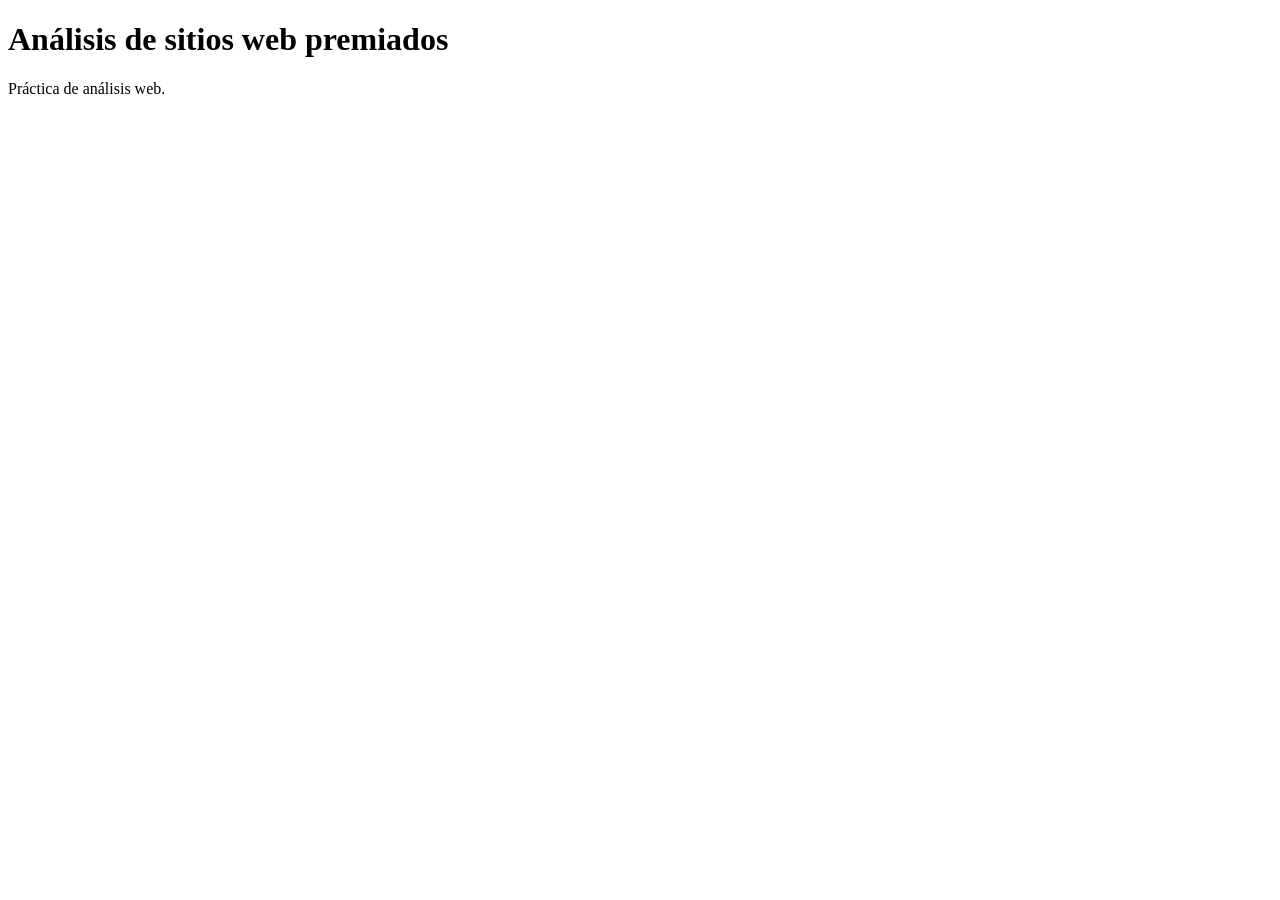
==== SOW/index.html @ 9c72b7ba "Crear practica de analisis web" ====
<!DOCTYPE html>
<html lang="es">

<head>
    <meta charset="UTF-8">
    <meta name="viewport" content="width=device-width, initial-scale=1.0">
    <title>Análisis Web</title>
</head>

<body>

    <h1>Análisis de sitios web premiados</h1>
    <p>Práctica de análisis web.</p>

</body>

</html>
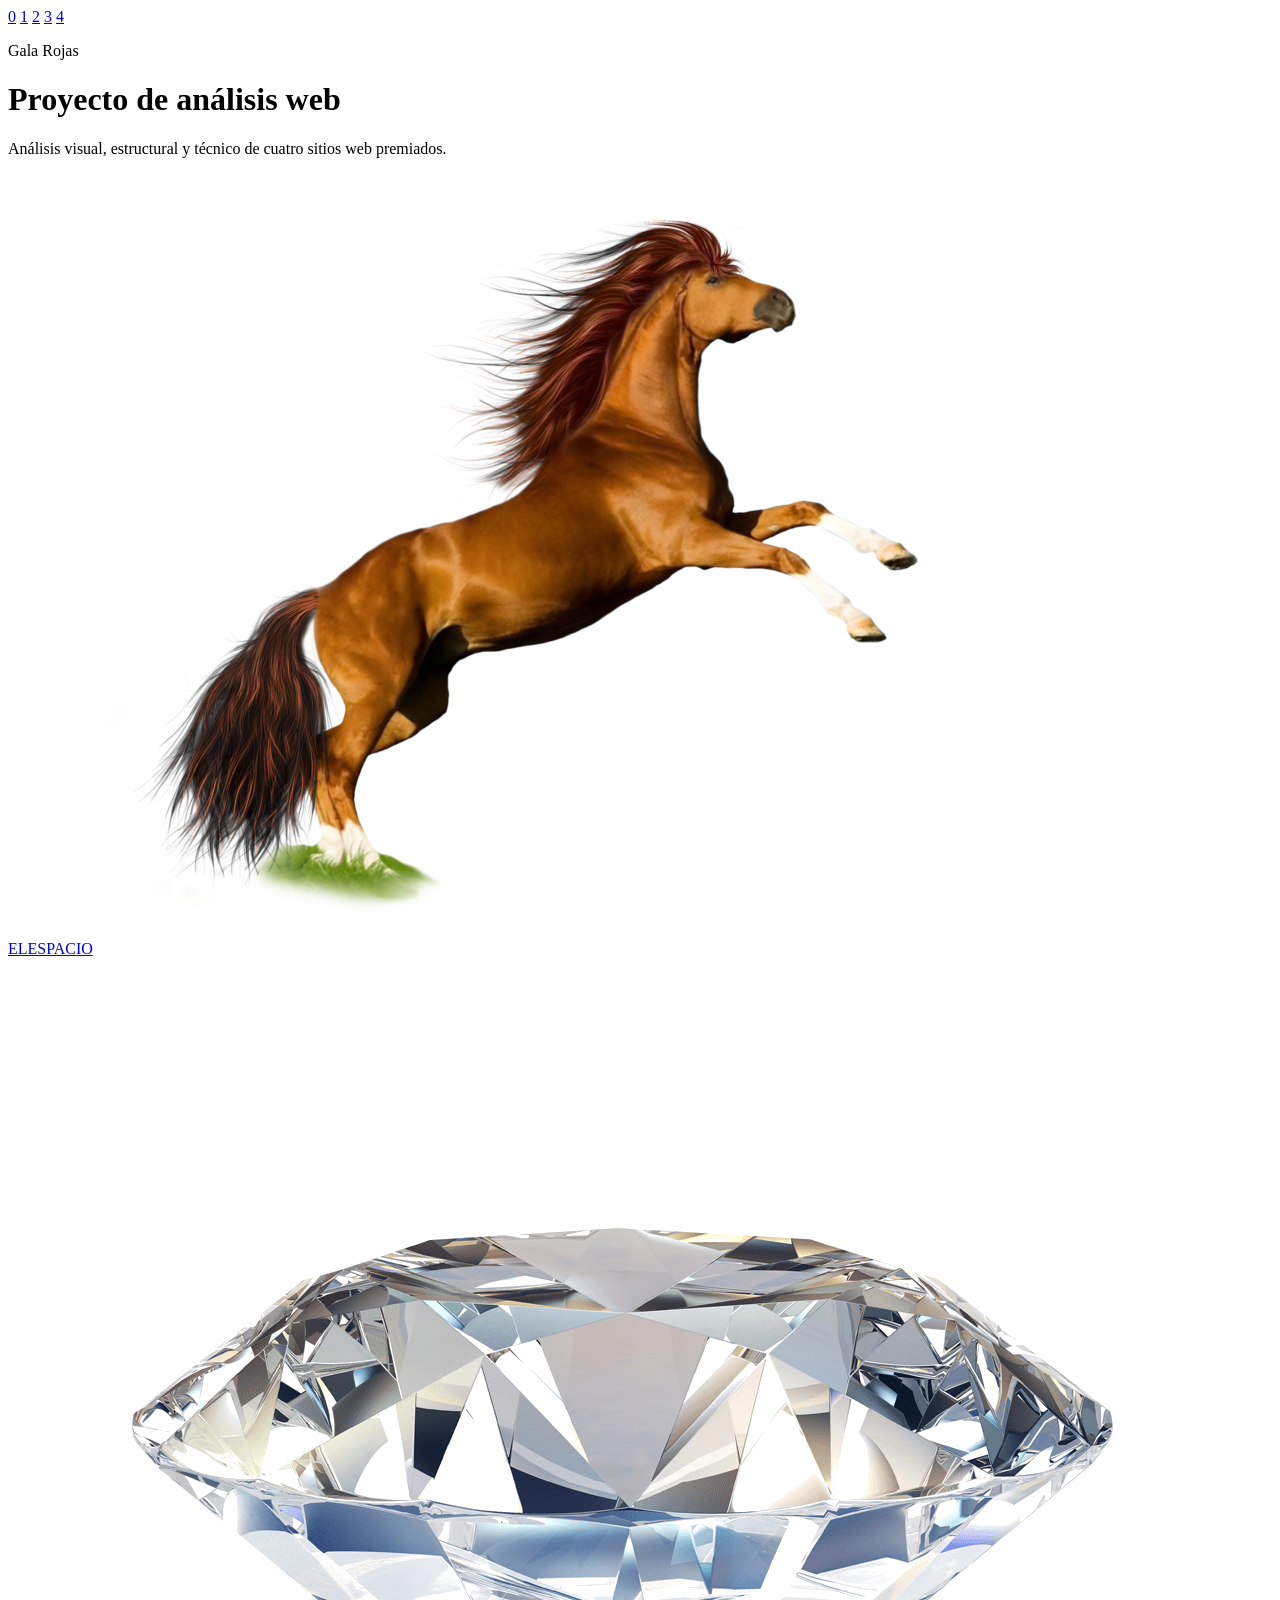
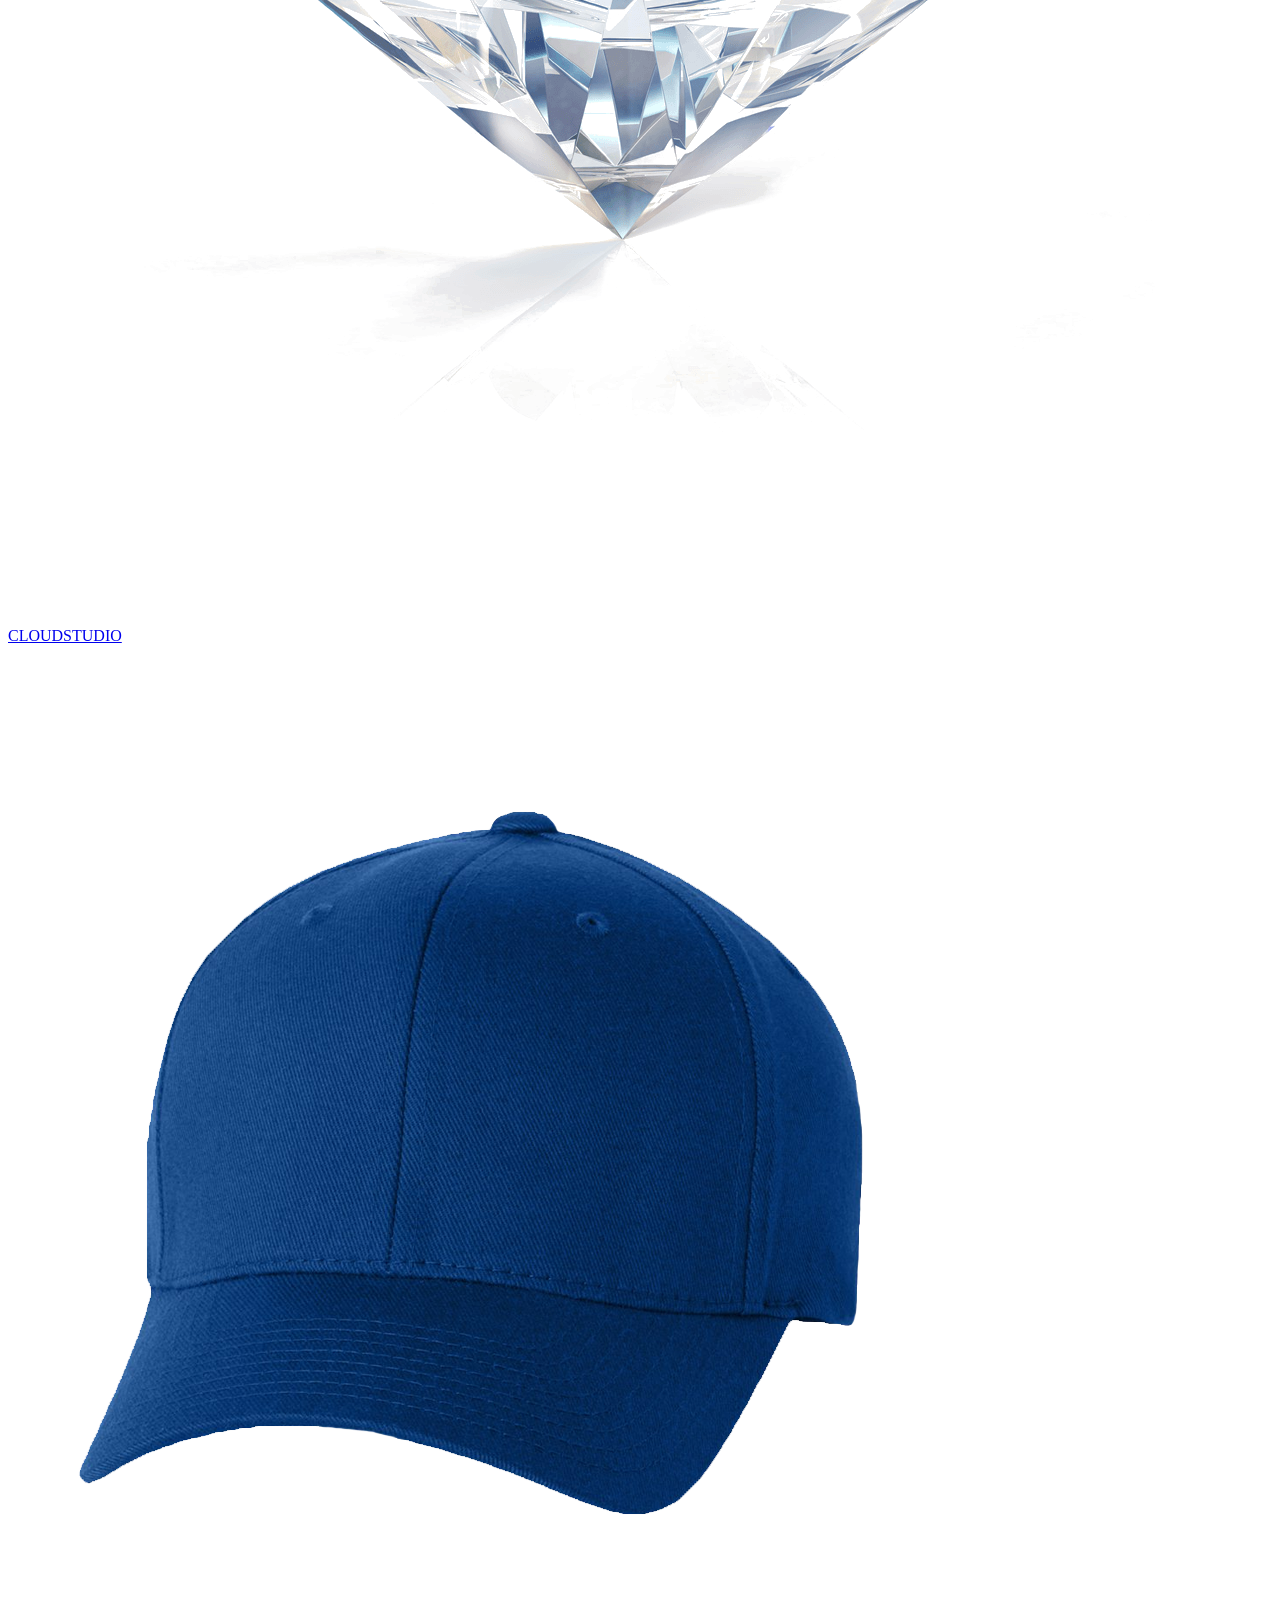
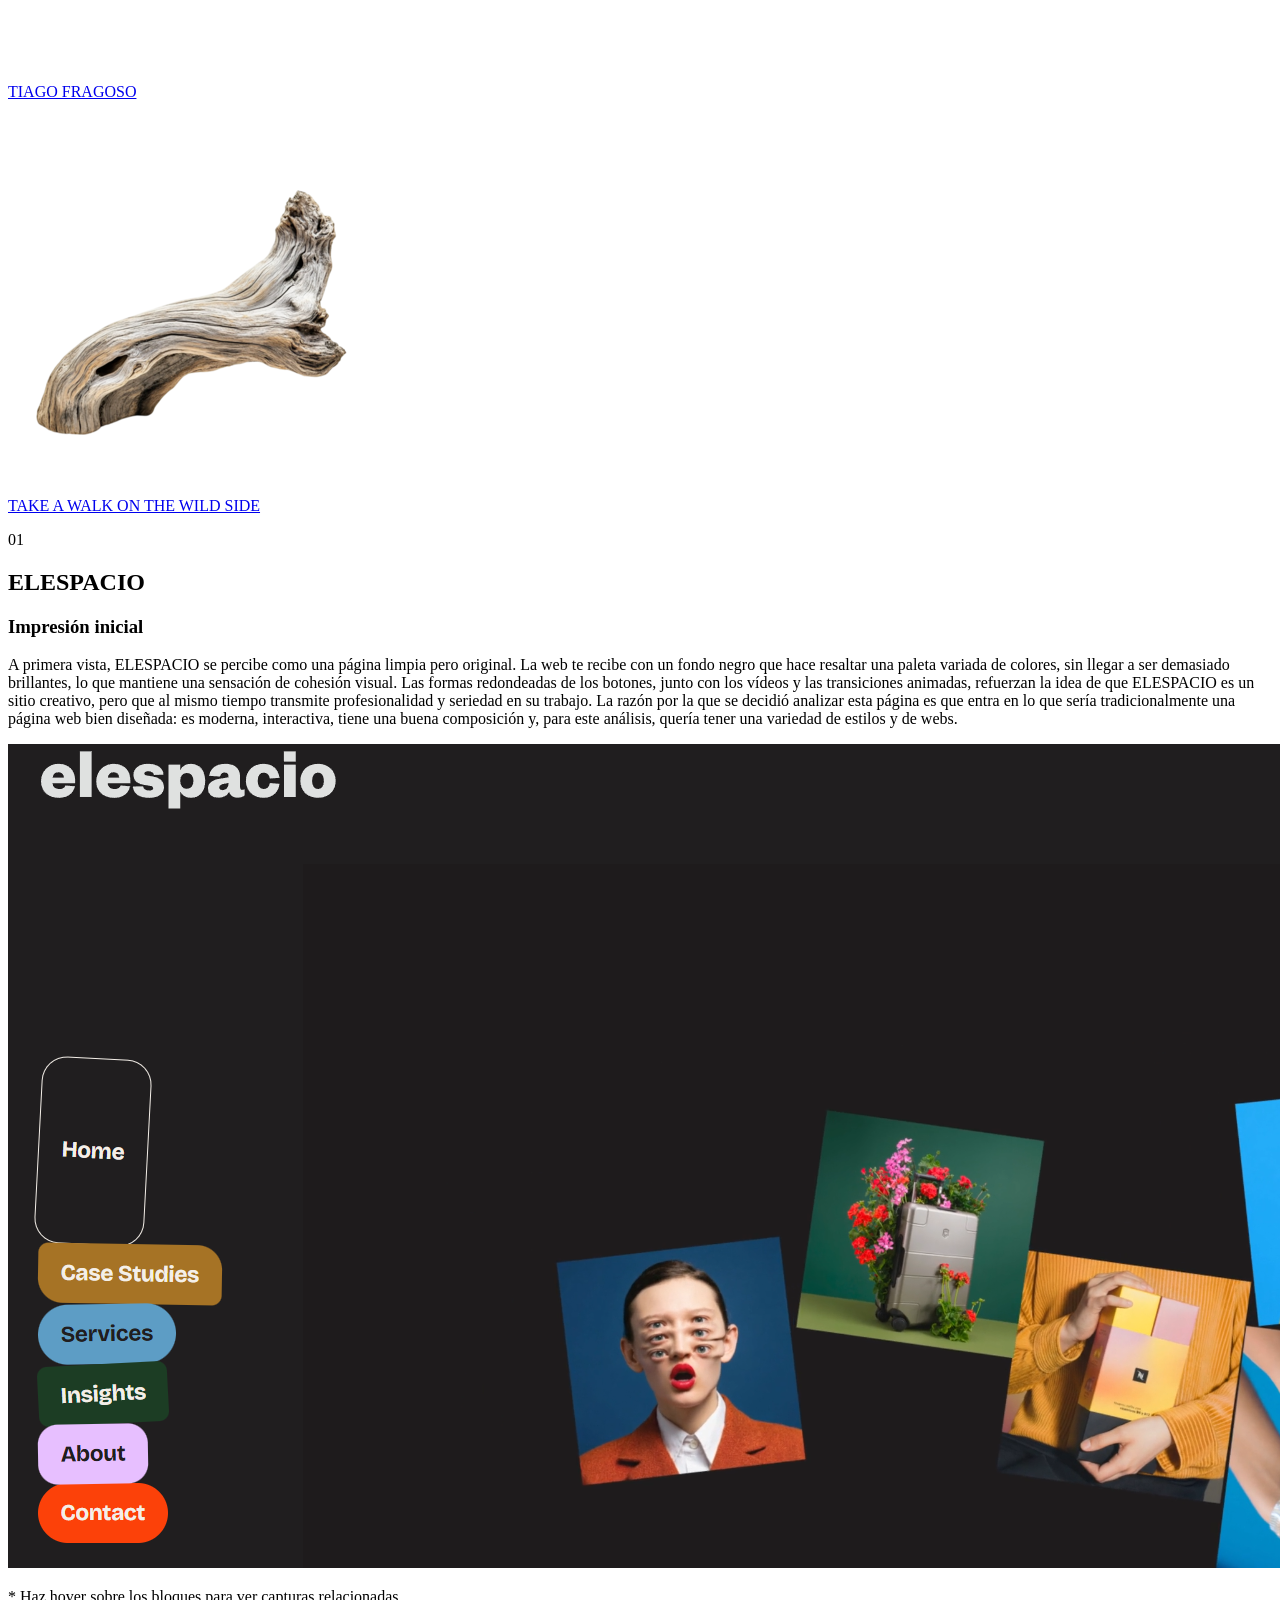
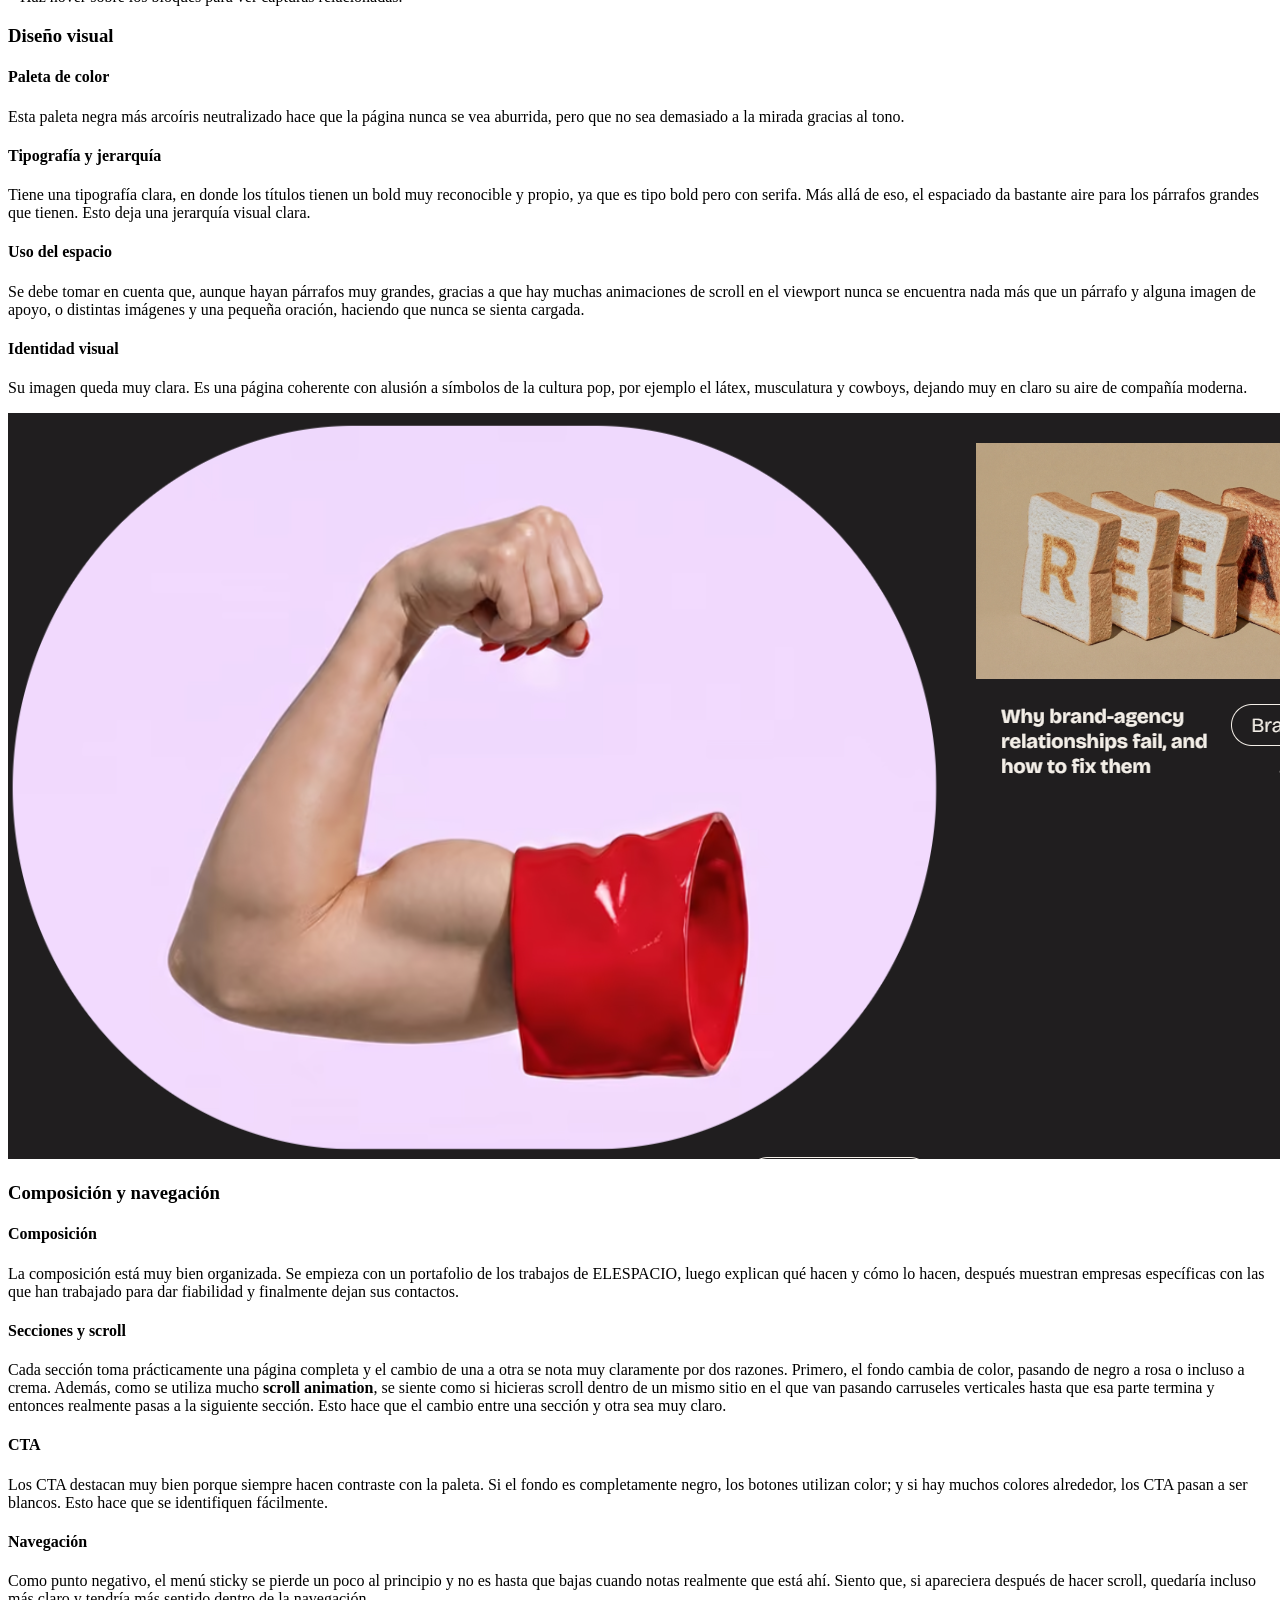
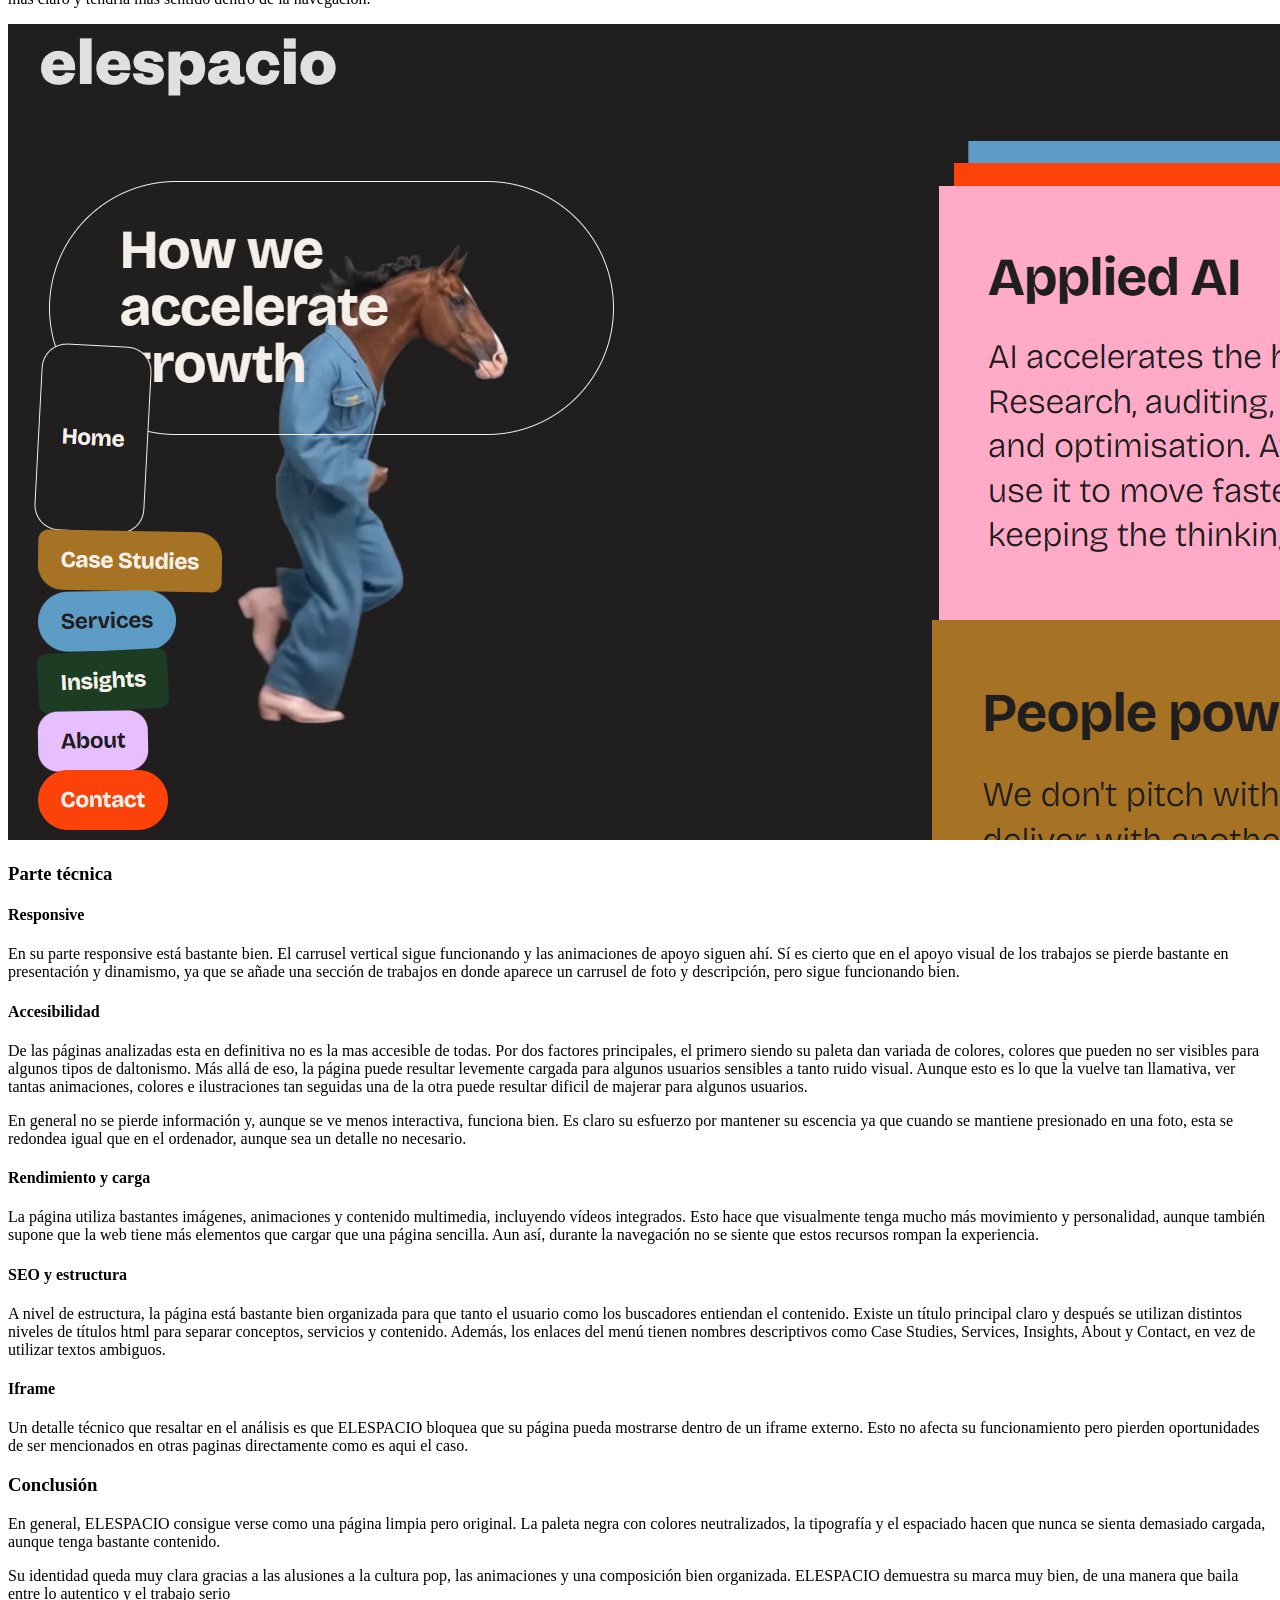
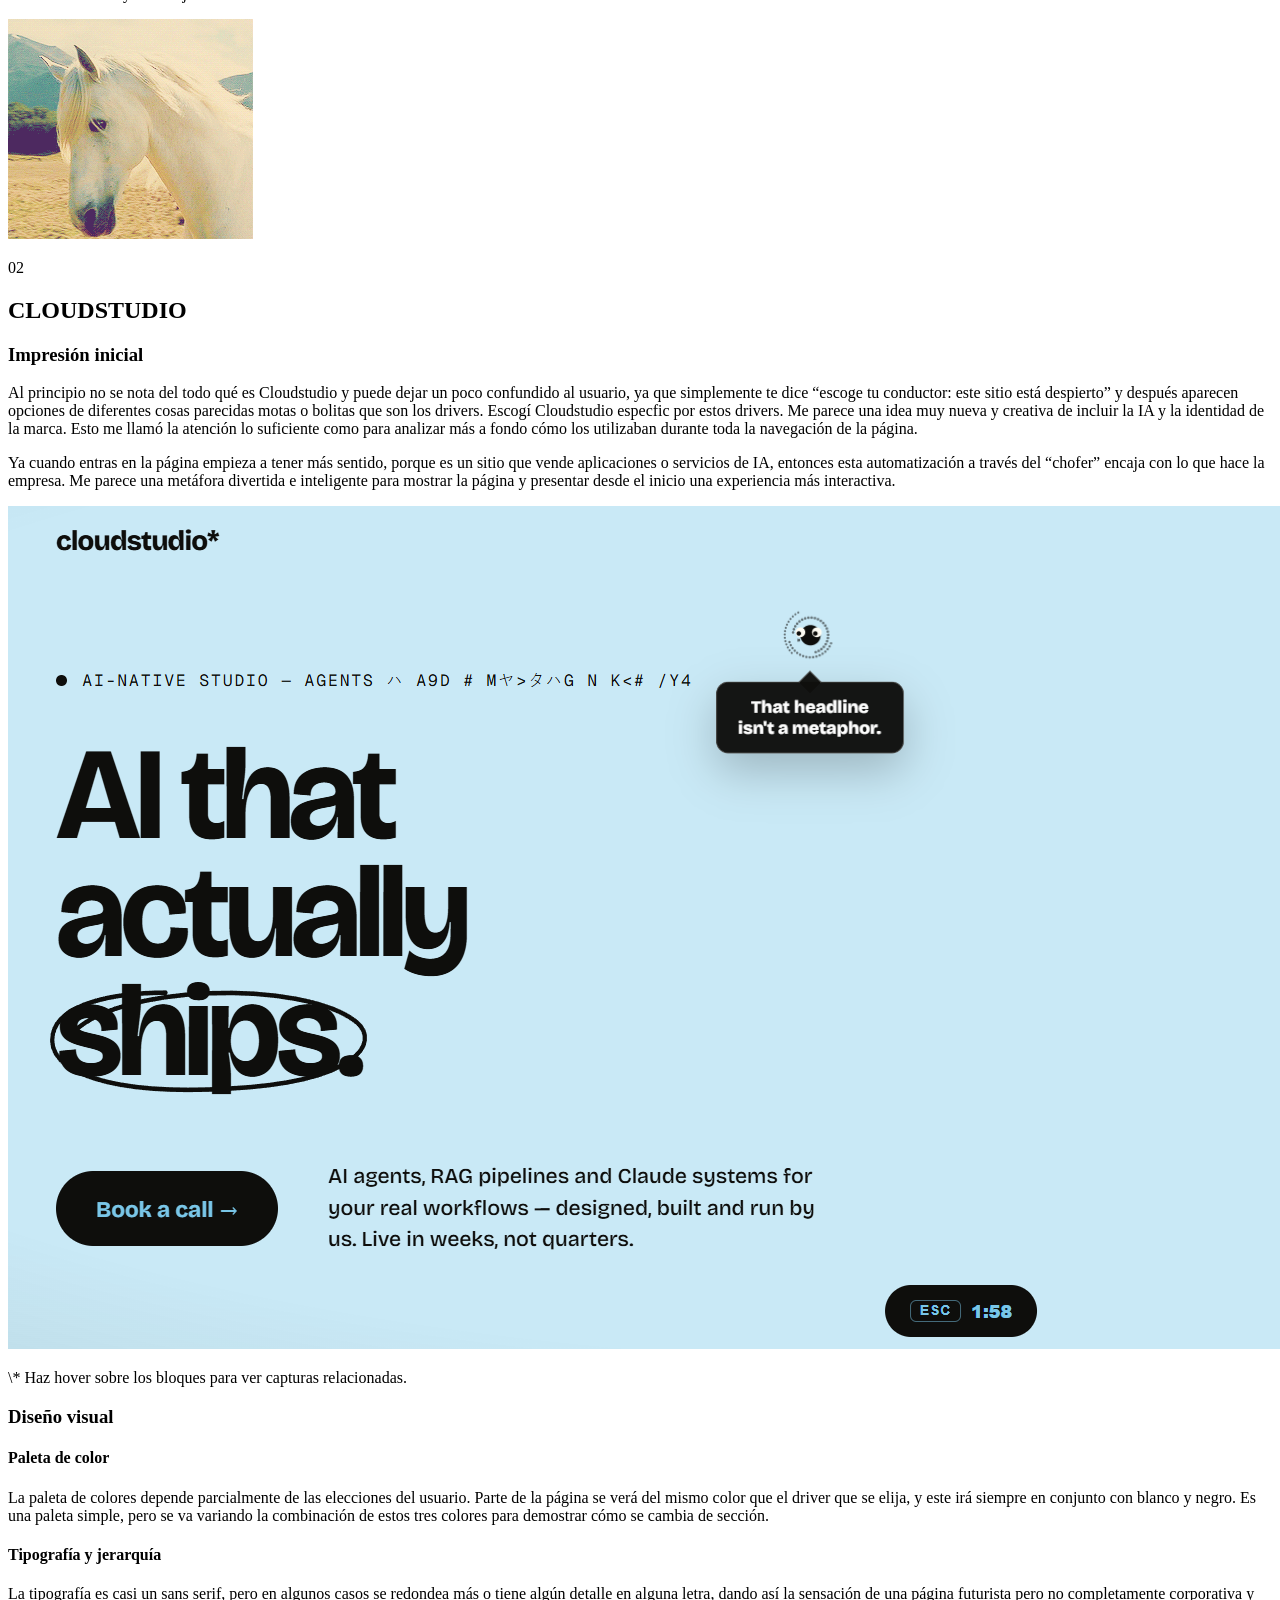
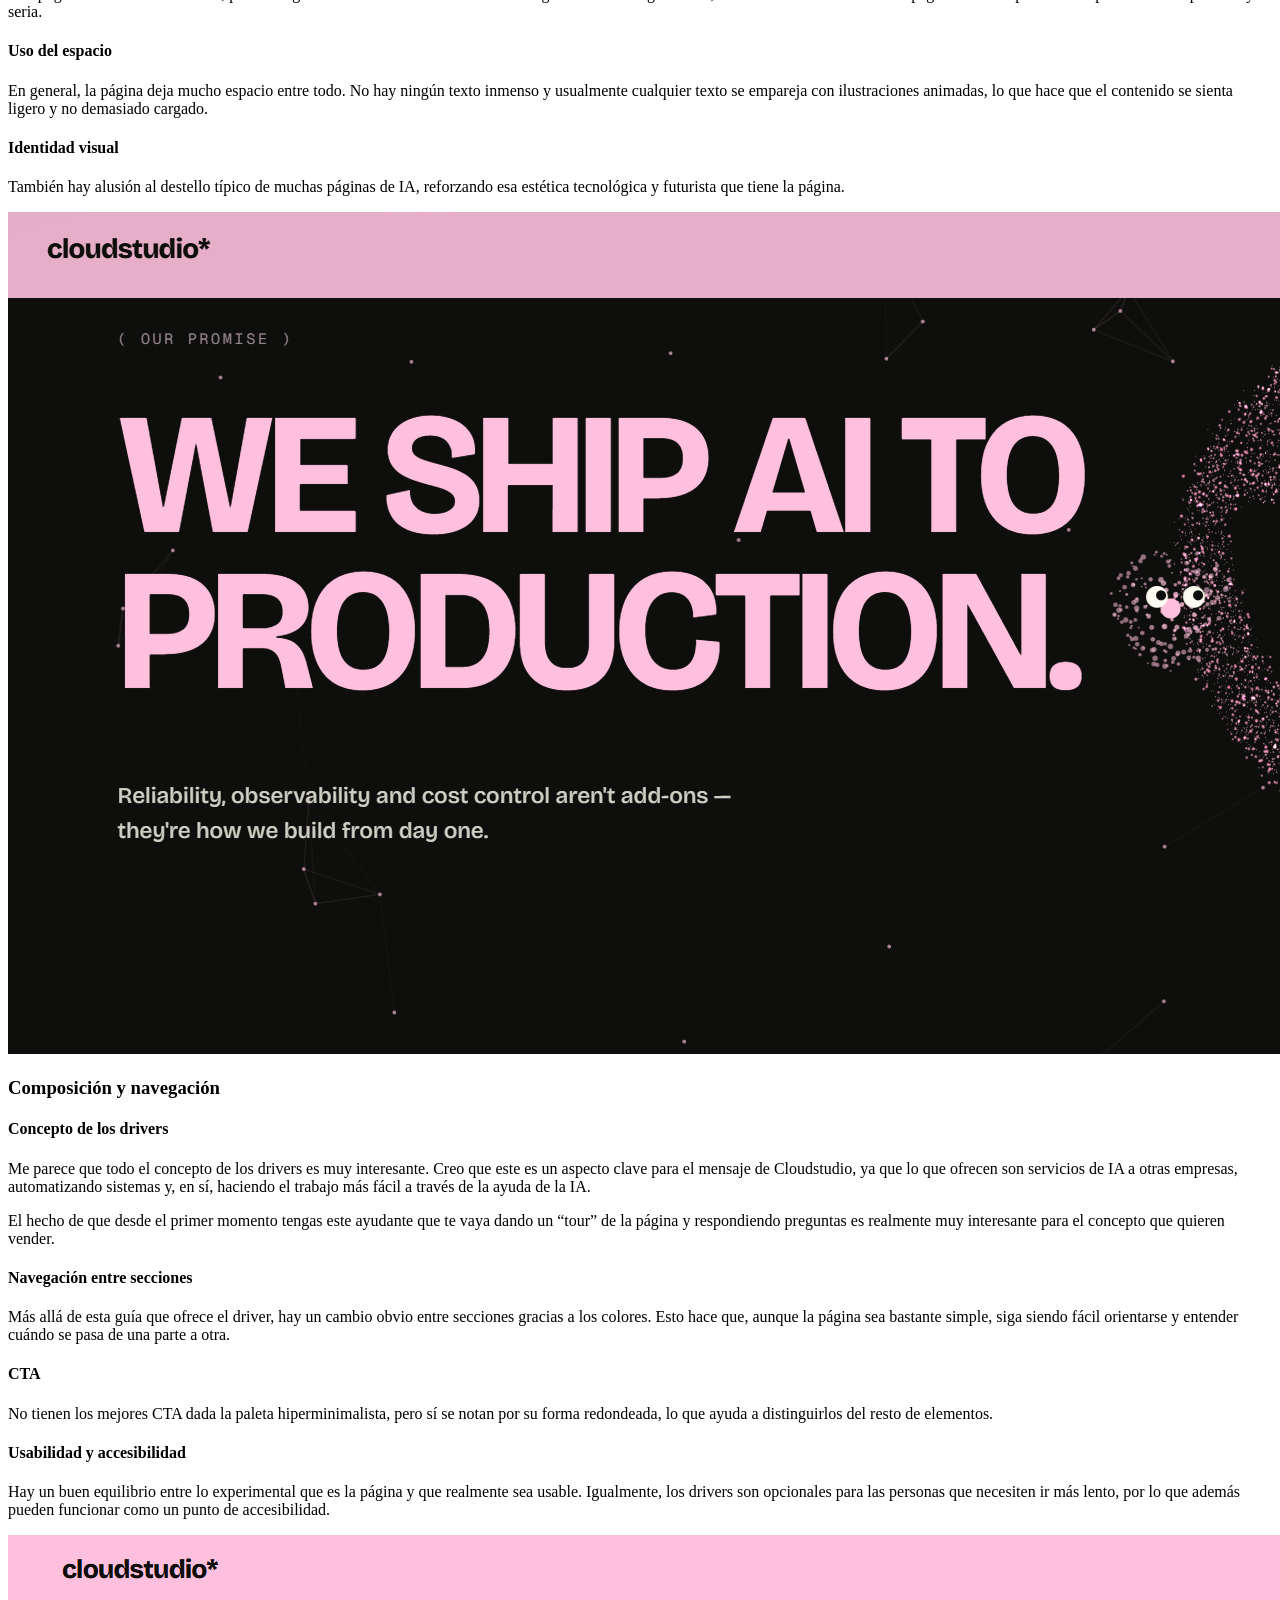
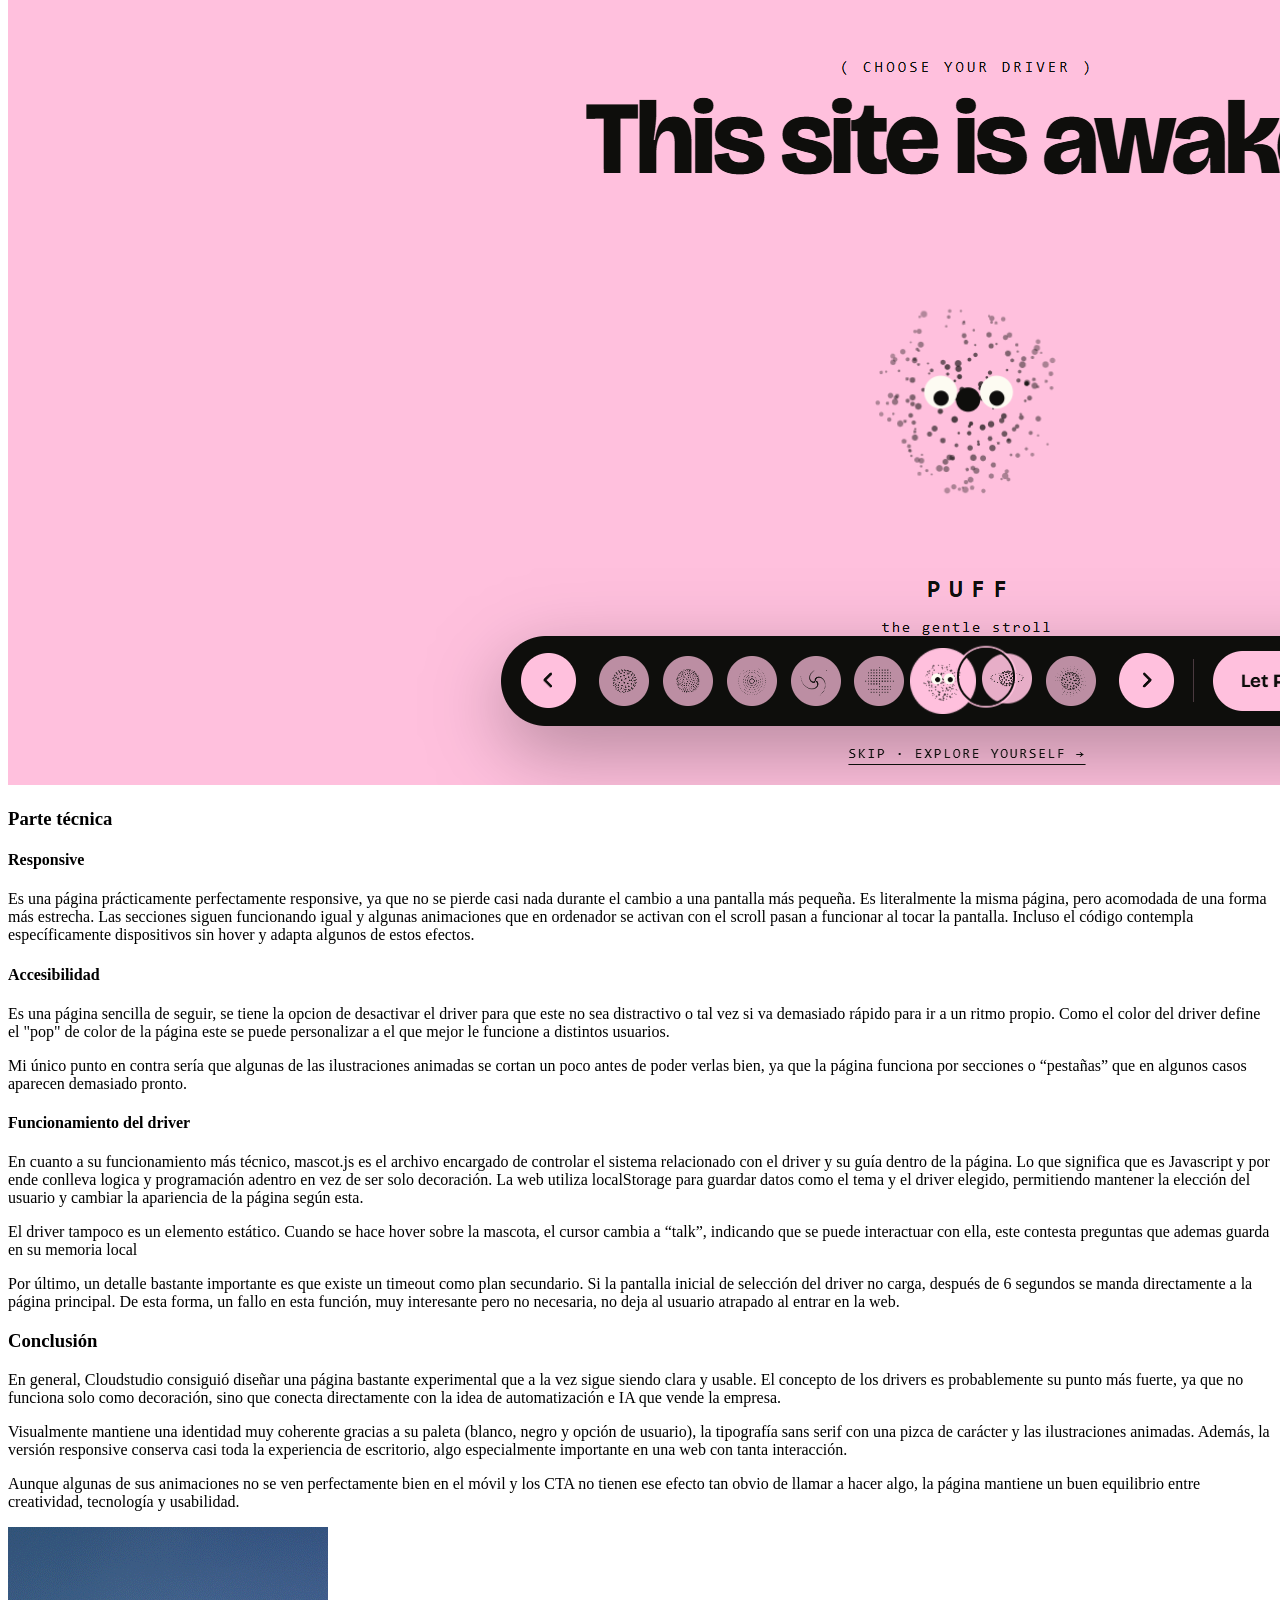
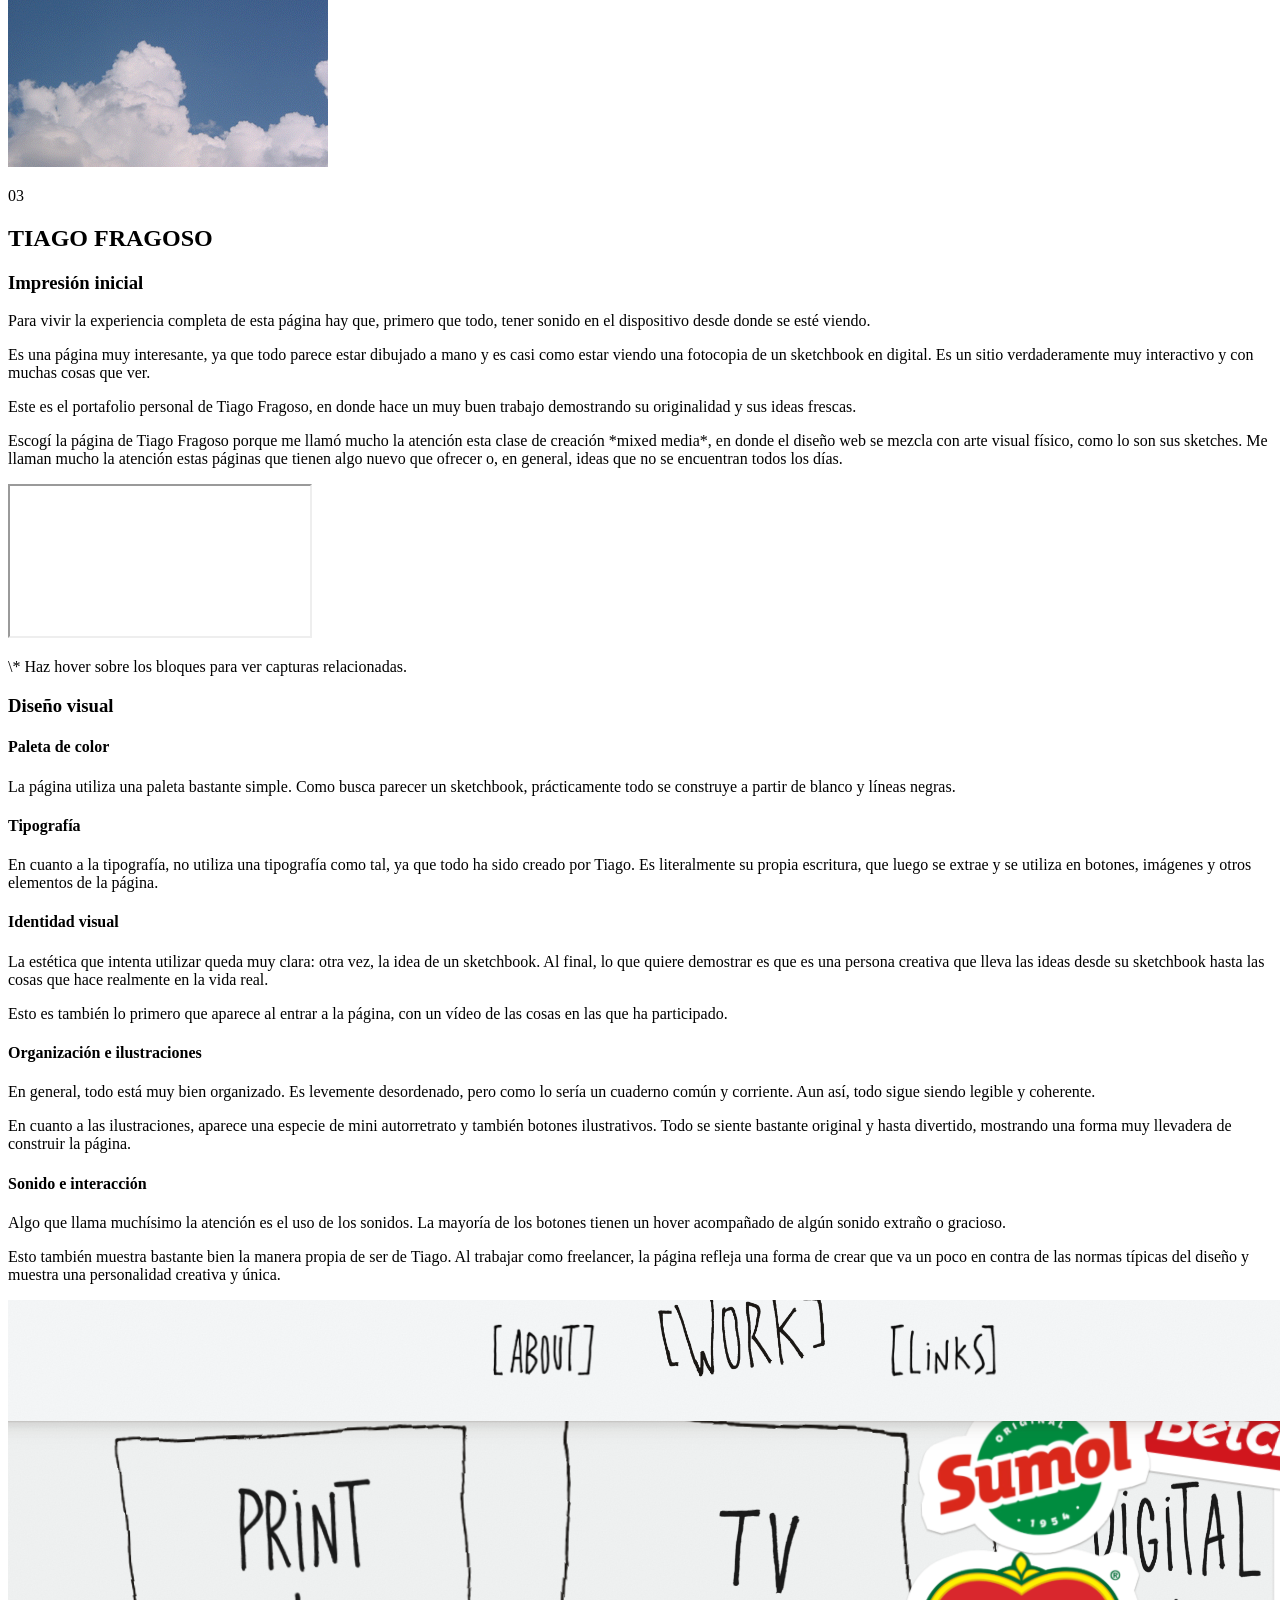
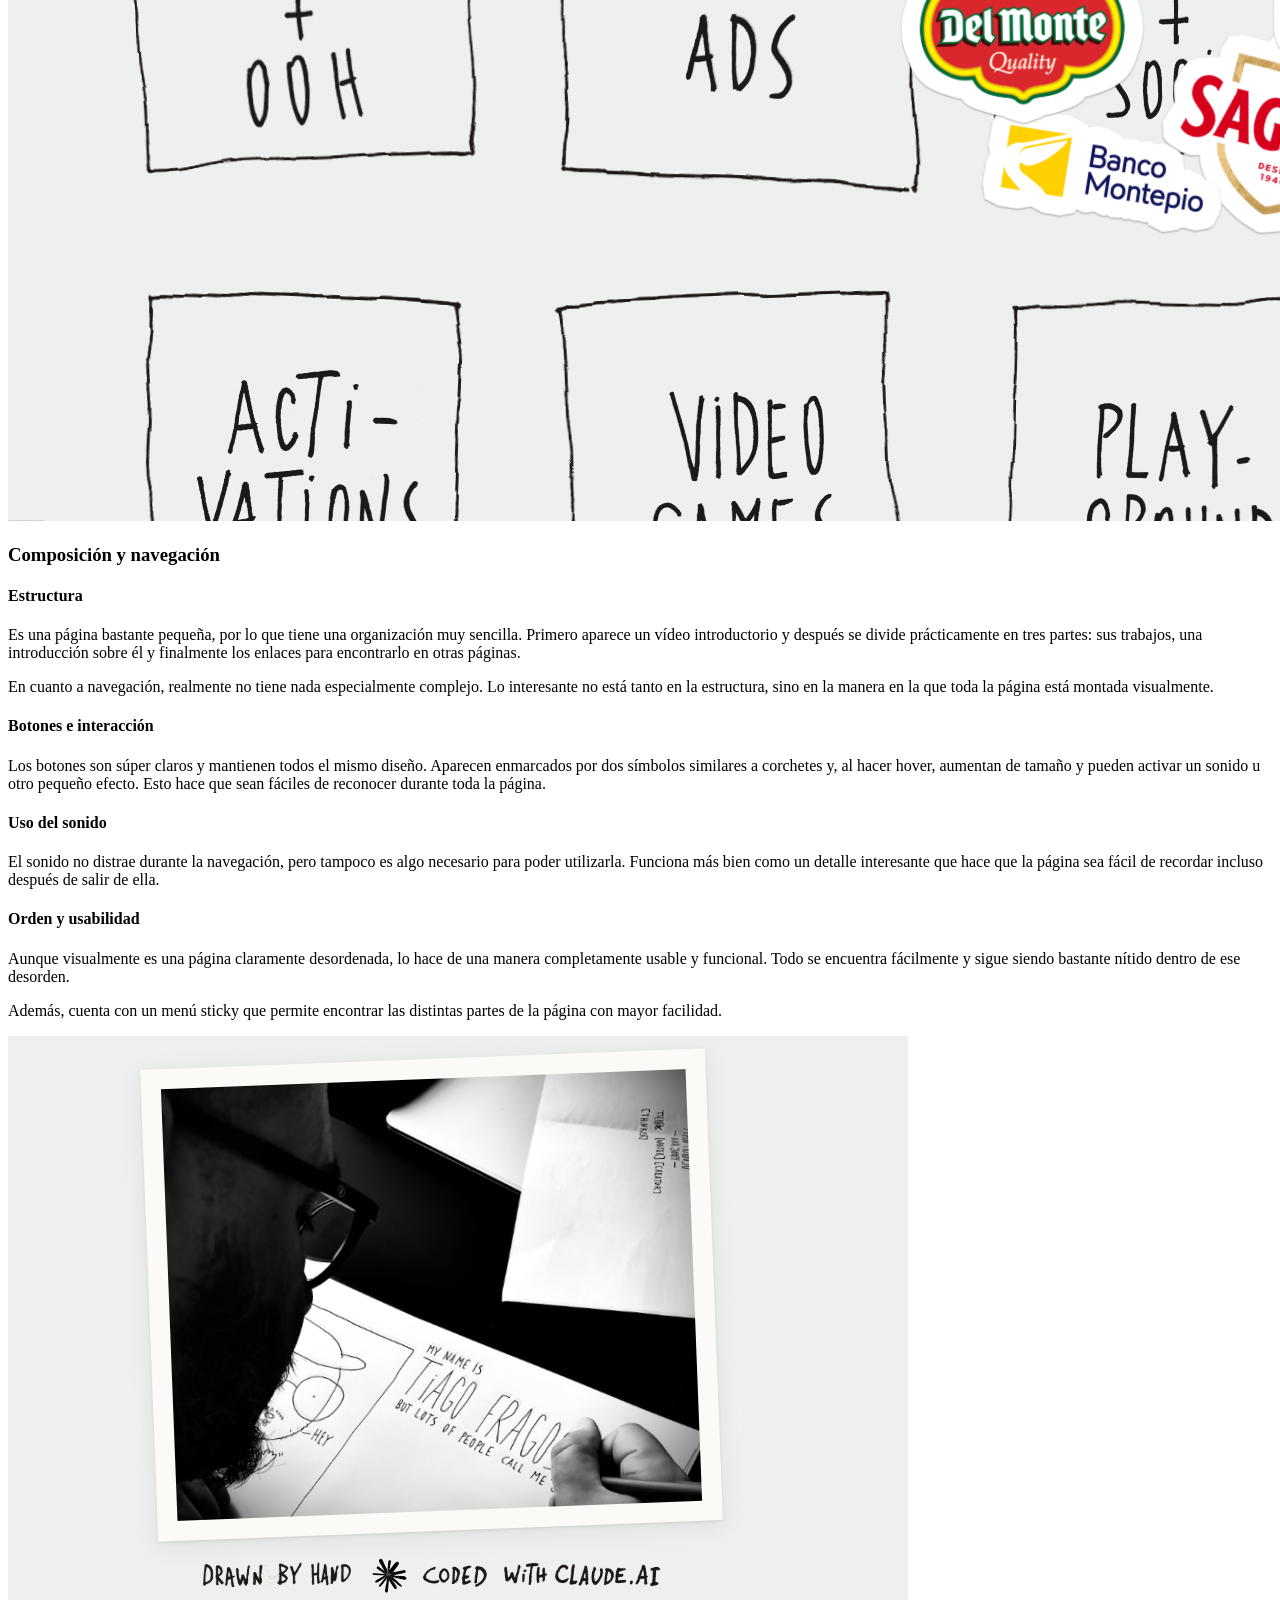
==== commit 68de0090: "Finaliza análisis web responsive" ====
--- a/SOW/index.html
+++ b/SOW/index.html
@@ -1,17 +1,2106 @@
 <!DOCTYPE html>
+
 <html lang="es">
 
+
+
 <head>
+
     <meta charset="UTF-8">
+
     <meta name="viewport" content="width=device-width, initial-scale=1.0">
-    <title>Análisis Web</title>
+
+
+
+    <title>Proyecto de análisis web</title>
+
+
+
+    <link rel="stylesheet" href="../estilos/index.css">
+
+    <link rel="stylesheet" href="../estilos/sow.css">
+
 </head>
 
+
+
 <body>
 
-    <h1>Análisis de sitios web premiados</h1>
-    <p>Práctica de análisis web.</p>
+
+
+    <nav class="sticky-nav">
+
+        <a href="#inicio" class="nav-inicio">0</a>
+
+        <a href="#elespacio" class="nav-espacio">1</a>
+
+        <a href="#cloudstudio" class="nav-cloud">2</a>
+
+        <a href="#tiago" class="nav-tiago">3</a>
+
+        <a href="#wildside" class="nav-wild">4</a>
+
+    </nav>
+
+
+
+
+
+    <!-- LANDING -->
+
+
+
+    <header class="landing" id="inicio">
+
+
+
+        <p class="nombre">Gala Rojas</p>
+
+
+
+        <h1>Proyecto de análisis web</h1>
+
+
+
+        <p class="intro">
+
+            Análisis visual, estructural y técnico de cuatro sitios web premiados.
+
+        </p>
+
+
+
+        <div class="botones-web">
+
+
+
+            <a href="#elespacio" class="boton-web espacio">
+
+                <img src="caballo.png" alt="Símbolo de Elespacio">
+
+                <p>ELESPACIO</p>
+
+            </a>
+
+
+
+            <a href="#cloudstudio" class="boton-web cloud">
+
+                <img src="diamante.png" alt="Símbolo de Cloudstudio">
+
+                <p>CLOUDSTUDIO</p>
+
+            </a>
+
+
+
+            <a href="#tiago" class="boton-web tiago">
+
+                <img src="gorra.png" alt="Símbolo de Tiago Fragoso">
+
+                <p>TIAGO FRAGOSO</p>
+
+            </a>
+
+
+
+            <a href="#wildside" class="boton-web wild">
+
+                <img src="arbol.png" alt="Símbolo de Take a Walk on the Wild Side">
+
+                <p>TAKE A WALK ON THE WILD SIDE</p>
+
+            </a>
+
+
+
+        </div>
+
+
+
+    </header>
+
+
+
+<main>
+
+
+
+    <!-- 01 ELESPACIO -->
+
+
+
+    <section id="elespacio" class="seccion-web espacio-seccion">
+
+
+
+        <div class="cabecera-seccion">
+
+            <p class="numero-seccion">01</p>
+
+            <h2>ELESPACIO</h2>
+
+        </div>
+
+
+
+
+
+        <!-- IMPRESIÓN INICIAL -->
+
+
+
+        <div class="impresion-seccion impresion-espacio">
+
+
+
+            <h3>Impresión inicial</h3>
+
+
+
+            <p>
+
+                A primera vista, ELESPACIO se percibe como una página limpia pero original.
+
+                La web te recibe con un fondo negro que hace resaltar una paleta variada de colores,
+
+                sin llegar a ser demasiado brillantes, lo que mantiene una sensación de cohesión visual.
+
+                Las formas redondeadas de los botones, junto con los vídeos y las transiciones animadas,
+
+                refuerzan la idea de que ELESPACIO es un sitio creativo, pero que al mismo tiempo
+
+                transmite profesionalidad y seriedad en su trabajo. 
+
+                La razón por la que se decidió analizar esta página es que entra en lo que sería tradicionalmente
+
+                 una página web bien diseñada: es moderna, interactiva, tiene una buena composición y, 
+
+                para este análisis, quería tener una variedad de estilos y de webs.
+
+            </p>
+
+
+
+        </div>
+
+
+
+
+
+        <!-- iframe de ELESPACIO -->
+
+<div class="hero-web">
+
+    <a href="https://www.elespacio.net/" target="_blank" rel="noopener noreferrer">
+
+        <img src="elespacio.png" alt="Captura de la página web de ELESPACIO">
+
+    </a>
+
+</div>
+
+
+
+
+
+        <p class="nota-hover">
+
+            * Haz hover sobre los bloques para ver capturas relacionadas.
+
+        </p>
+
+
+
+
+
+        <!-- DISEÑO VISUAL -->
+
+
+
+        <div class="bloque bloque-vertical bloque-interactivo bloque-espacio">
+
+
+
+            <div class="contenido-texto">
+
+
+
+               <h3>Diseño visual</h3>
+
+
+
+<h4>Paleta de color</h4>
+
+<p>
+
+    Esta paleta negra más arcoíris neutralizado hace que la página nunca se vea aburrida,
+
+    pero que no sea demasiado a la mirada gracias al tono.
+
+</p>
+
+
+
+<h4>Tipografía y jerarquía</h4>
+
+<p>
+
+    Tiene una tipografía clara, en donde los títulos tienen un
+
+    bold muy reconocible y propio, ya que es tipo bold pero con serifa.
+
+    Más allá de eso, el espaciado da bastante aire para los párrafos grandes que tienen.
+
+    Esto deja una jerarquía visual clara.
+
+</p>
+
+
+
+<h4>Uso del espacio</h4>
+
+<p>
+
+    Se debe tomar en cuenta que, aunque hayan párrafos muy grandes, gracias a que hay muchas
+
+    animaciones de scroll en el viewport nunca se encuentra nada más que un párrafo y alguna
+
+    imagen de apoyo, o distintas imágenes y una pequeña oración, haciendo que nunca se sienta cargada.
+
+</p>
+
+
+
+<h4>Identidad visual</h4>
+
+<p>
+
+    Su imagen queda muy clara. Es una página coherente con alusión a símbolos de la cultura pop,
+
+    por ejemplo el látex, musculatura y cowboys, dejando muy en claro su aire de compañía moderna.
+
+</p>
+
+            </div>
+
+
+
+            <img
+
+                class="imagen-hover"
+
+                src="elespacio1.png"
+
+                alt="Detalle visual de Elespacio">
+
+
+
+        </div>
+
+
+
+
+
+        <!-- COMPOSICIÓN Y NAVEGACIÓN -->
+
+
+
+        <div class="bloque bloque-vertical bloque-interactivo bloque-espacio">
+
+
+
+            <div class="contenido-texto">
+
+
+
+                <h3>Composición y navegación</h3>
+
+
+
+
+
+<h4>Composición</h4>
+
+<p>
+
+    La composición está muy bien organizada. Se empieza con un portafolio de los trabajos de
+
+    ELESPACIO, luego explican qué hacen y cómo lo hacen, después muestran empresas específicas
+
+    con las que han trabajado para dar fiabilidad y finalmente dejan sus contactos.
+
+</p>
+
+
+
+<h4>Secciones y scroll</h4>
+
+<p>
+
+    Cada sección toma prácticamente una página completa y el cambio de una a otra se nota muy
+
+    claramente por dos razones. Primero, el fondo cambia de color, pasando de negro a rosa o
+
+    incluso a crema. Además, como se utiliza mucho <strong>scroll animation</strong>, se siente
+
+    como si hicieras scroll dentro de un mismo sitio en el que van pasando carruseles verticales
+
+    hasta que esa parte termina y entonces realmente pasas a la siguiente sección. Esto hace que
+
+    el cambio entre una sección y otra sea muy claro.
+
+</p>
+
+
+
+<h4>CTA</h4>
+
+<p>
+
+    Los CTA destacan muy bien porque siempre hacen contraste con la paleta. Si el fondo es
+
+    completamente negro, los botones utilizan color; y si hay muchos colores alrededor,
+
+    los CTA pasan a ser blancos. Esto hace que se identifiquen fácilmente.
+
+</p>
+
+
+
+<h4>Navegación</h4>
+
+<p>
+
+    Como punto negativo, el menú sticky se pierde un poco al principio y no es hasta que bajas
+
+    cuando notas realmente que está ahí. Siento que, si apareciera después de hacer scroll,
+
+    quedaría incluso más claro y tendría más sentido dentro de la navegación.
+
+</p>
+
+
+
+            </div>
+
+
+
+            <img
+
+                class="imagen-hover"
+
+                src="elespacio2.png"
+
+                alt="Detalle de navegación de Elespacio">
+
+
+
+        </div>
+
+
+
+
+
+        <!-- PARTE TÉCNICA -->
+
+
+
+        <div class="bloque bloque-vertical bloque-espacio">
+
+
+
+            <div class="contenido-texto">
+
+
+
+                <h3>Parte técnica</h3>
+
+
+
+
+
+<h4>Responsive</h4>
+
+<p>
+
+    En su parte responsive está bastante bien. El carrusel vertical sigue funcionando
+
+    y las animaciones de apoyo siguen ahí. Sí es cierto que en el apoyo visual de los
+
+    trabajos se pierde bastante en presentación y dinamismo, ya que se añade una sección
+
+    de trabajos en donde aparece un carrusel de foto y descripción, pero sigue funcionando bien.
+
+</p>
+
+<h4>Accesibilidad</h4>
+
+<p>
+
+    De las páginas analizadas esta en definitiva no es la mas accesible de todas. Por dos factores principales, el primero siendo su paleta dan variada de colores, colores que pueden no ser visibles para algunos tipos de daltonismo.
+
+    Más allá de eso, la página puede resultar levemente cargada para algunos usuarios sensibles a tanto ruido visual. Aunque esto es lo que la vuelve tan llamativa, ver tantas animaciones, colores e ilustraciones tan seguidas una de la otra puede resultar dificil
+
+    de majerar para algunos usuarios.
+
+</p>
+
+
+
+<p>
+
+    En general no se pierde información y, aunque se ve menos interactiva, funciona bien. Es claro su
+
+    esfuerzo por mantener su escencia ya que cuando se mantiene presionado en una foto, esta
+
+    se redondea igual que en el ordenador, aunque sea un detalle no necesario.
+
+</p>
+
+
+
+<h4>Rendimiento y carga</h4>
+
+<p>
+
+    La página utiliza bastantes imágenes, animaciones y contenido multimedia, incluyendo
+
+    vídeos integrados. Esto hace que visualmente tenga mucho más movimiento y personalidad,
+
+    aunque también supone que la web tiene más elementos que cargar que una página sencilla.
+
+    Aun así, durante la navegación no se siente que estos recursos rompan la experiencia.
+
+</p>
+
+
+
+<h4>SEO y estructura</h4>
+
+<p>
+
+    A nivel de estructura, la página está bastante bien organizada para que tanto el usuario
+
+    como los buscadores entiendan el contenido. Existe un título principal claro y después
+
+    se utilizan distintos niveles de títulos html para separar conceptos, servicios y contenido.
+
+    Además, los enlaces del menú tienen nombres descriptivos como Case Studies, Services,
+
+    Insights, About y Contact, en vez de utilizar textos ambiguos.
+
+</p>
+
+
+
+<h4>Iframe</h4>
+
+<p>
+
+    Un detalle técnico que resaltar en el análisis es que ELESPACIO bloquea
+
+    que su página pueda mostrarse dentro de un iframe externo. Esto no afecta su funcionamiento pero pierden
+
+    oportunidades de ser mencionados en otras paginas directamente como es aqui el caso.
+
+</p>
+
+
+
+            </div>
+
+
+
+        </div>
+
+
+
+
+
+        <!-- CONCLUSIÓN -->
+
+
+
+        <div class="conclusion-seccion conclusion-espacio">
+
+
+
+            <h3>Conclusión</h3>
+
+
+
+
+
+<p>
+
+    En general, ELESPACIO consigue verse como una página limpia pero original.
+
+    La paleta negra con colores neutralizados, la tipografía y el espaciado hacen
+
+    que nunca se sienta demasiado cargada, aunque tenga bastante contenido.
+
+</p>
+
+
+
+<p>
+
+    Su identidad queda muy clara gracias a las alusiones a la cultura pop,
+
+    las animaciones y una composición bien organizada. ELESPACIO demuestra su
+
+    marca muy bien, de una manera que baila entre lo autentico y el trabajo serio
+
+</p>
+
+
+
+
+
+        </div>
+
+
+
+
+
+        <!-- GIF -->
+
+
+
+        <div class="gif-seccion">
+
+
+
+            <img
+
+                src="caballo.gif"
+
+                alt="Animación de Elespacio">
+
+
+
+        </div>
+
+
+
+    </section>
+
+
+
+
+
+
+
+    <!-- 02 CLOUDSTUDIO -->
+
+
+
+    <section id="cloudstudio" class="seccion-web cloud-seccion">
+
+
+
+        <div class="cabecera-seccion">
+
+            <p class="numero-seccion numero-cloud">02</p>
+
+            <h2>CLOUDSTUDIO</h2>
+
+        </div>
+
+
+
+
+
+        <!-- IMPRESIÓN INICIAL -->
+
+
+
+        <div class="impresion-seccion impresion-cloud">
+
+
+
+           <h3>Impresión inicial</h3>
+
+
+
+<p>
+
+    Al principio no se nota del todo qué es Cloudstudio y puede dejar un poco confundido
+
+    al usuario, ya que simplemente te dice “escoge tu conductor: este sitio está despierto”
+
+    y después aparecen opciones de diferentes cosas parecidas motas o bolitas que son los drivers. 
+    
+    Escogí Cloudstudio especfic por estos drivers. Me parece una idea muy nueva y creativa de incluir la 
+    
+    IA y la identidad de la marca. Esto me llamó la atención lo suficiente como para analizar más a 
+    
+    fondo cómo los utilizaban durante toda la navegación de la página.
+
+</p>
+
+
+
+<p>
+
+    Ya cuando entras en la página empieza a tener más sentido, porque es un sitio que vende
+
+    aplicaciones o servicios de IA, entonces esta automatización a través del “chofer”
+
+    encaja con lo que hace la empresa. Me parece una metáfora divertida e inteligente para
+
+    mostrar la página y presentar desde el inicio una experiencia más interactiva.
+
+</p>
+
+
+
+        </div>
+
+
+
+
+
+        <!-- FOTO PRINCIPAL -->
+
+
+
+        <div class="hero-web hero-cloud">
+
+
+
+            <a href="https://cloudstudio.es/"
+
+               target="_blank"
+
+               rel="noopener noreferrer">
+
+
+
+                <img
+
+                    src="cloud.png"
+
+                    alt="Captura principal de Cloudstudio">
+
+
+
+            </a>
+
+
+
+        </div>
+
+
+
+
+
+        <p class="nota-hover">
+
+            \* Haz hover sobre los bloques para ver capturas relacionadas.
+
+        </p>
+
+
+
+
+
+        <!-- DISEÑO VISUAL -->
+
+
+
+        <div class="bloque bloque-vertical bloque-interactivo bloque-cloud">
+
+
+
+            <div class="contenido-texto">
+
+
+
+               <h3>Diseño visual</h3>
+
+
+
+<h4>Paleta de color</h4>
+
+<p>
+
+    La paleta de colores depende parcialmente de las elecciones del usuario.
+
+    Parte de la página se verá del mismo color que el driver que se elija,
+
+    y este irá siempre en conjunto con blanco y negro.  Es una paleta simple, pero se va variando la combinación de estos tres colores
+
+    para demostrar cómo se cambia de sección.
+
+</p>
+
+
+
+
+
+<h4>Tipografía y jerarquía</h4>
+
+<p>
+
+    La tipografía es casi un sans serif, pero en algunos casos se redondea más
+
+    o tiene algún detalle en alguna letra, dando así la sensación de una página
+
+    futurista pero no completamente corporativa y seria.
+
+</p>
+
+
+
+<h4>Uso del espacio</h4>
+
+<p>
+
+    En general, la página deja mucho espacio entre todo. No hay ningún texto inmenso
+
+    y usualmente cualquier texto se empareja con ilustraciones animadas, lo que hace
+
+    que el contenido se sienta ligero y no demasiado cargado.
+
+</p>
+
+
+
+<h4>Identidad visual</h4>
+
+<p>
+
+    También hay alusión al destello típico de muchas páginas de IA,
+
+    reforzando esa estética tecnológica y futurista que tiene la página.
+
+</p>
+
+
+
+            </div>
+
+
+
+            <img
+
+                class="imagen-hover"
+
+                src="cloud1.png"
+
+                alt="Detalle visual de Cloudstudio">
+
+
+
+        </div>
+
+
+
+
+
+        <!-- COMPOSICIÓN Y NAVEGACIÓN -->
+
+
+
+        <div class="bloque bloque-vertical bloque-interactivo bloque-cloud">
+
+
+
+            <div class="contenido-texto">
+
+
+
+                <h3>Composición y navegación</h3>
+
+
+
+<h4>Concepto de los drivers</h4>
+
+<p>
+
+    Me parece que todo el concepto de los drivers es muy interesante.
+
+    Creo que este es un aspecto clave para el mensaje de Cloudstudio, ya que lo que ofrecen
+
+    son servicios de IA a otras empresas, automatizando sistemas y, en sí, haciendo el trabajo
+
+    más fácil a través de la ayuda de la IA.
+
+</p>
+
+
+
+<p>
+
+    El hecho de que desde el primer momento tengas este ayudante que te vaya dando un “tour”
+
+    de la página y respondiendo preguntas es realmente muy interesante para el concepto que
+
+    quieren vender.
+
+</p>
+
+
+
+<h4>Navegación entre secciones</h4>
+
+<p>
+
+    Más allá de esta guía que ofrece el driver, hay un cambio obvio entre secciones gracias
+
+    a los colores. Esto hace que, aunque la página sea bastante simple, siga siendo fácil
+
+    orientarse y entender cuándo se pasa de una parte a otra.
+
+</p>
+
+
+
+<h4>CTA</h4>
+
+<p>
+
+    No tienen los mejores CTA dada la paleta hiperminimalista, pero sí se notan por su forma
+
+    redondeada, lo que ayuda a distinguirlos del resto de elementos.
+
+</p>
+
+
+
+<h4>Usabilidad y accesibilidad</h4>
+
+<p>
+
+    Hay un buen equilibrio entre lo experimental que es la página y que realmente sea usable.
+
+    Igualmente, los drivers son opcionales para las personas que necesiten ir más lento,
+
+    por lo que además pueden funcionar como un punto de accesibilidad.
+
+</p>
+
+
+
+            </div>
+
+
+
+            <img
+
+                class="imagen-hover"
+
+                src="cloud2.png"
+
+                alt="Detalle de navegación de Cloudstudio">
+
+
+
+        </div>
+
+
+
+
+
+        <!-- PARTE TÉCNICA -->
+
+
+
+        <div class="bloque bloque-vertical bloque-cloud">
+
+
+
+            <div class="contenido-texto">
+
+
+
+              <h3>Parte técnica</h3>
+
+
+
+<h4>Responsive</h4>
+
+<p>
+
+    Es una página prácticamente perfectamente responsive, ya que no se pierde casi nada
+
+    durante el cambio a una pantalla más pequeña. Es literalmente la misma página, pero
+
+    acomodada de una forma más estrecha. Las secciones siguen funcionando igual y algunas
+
+    animaciones que en ordenador se activan con el scroll pasan a funcionar al tocar la
+
+    pantalla. Incluso el código contempla específicamente dispositivos sin hover y adapta
+
+    algunos de estos efectos.
+
+</p>
+
+<h4>Accesibilidad</h4>
+
+<p>
+
+    Es una página sencilla de seguir, se tiene la opcion de desactivar el driver para que este no sea distractivo o tal vez si va demasiado rápido para ir a un ritmo propio.
+
+    Como el color del driver define el "pop" de color de la página este se puede personalizar a el que mejor le funcione a distintos usuarios.
+
+</p>
+
+
+
+
+
+<p>
+
+    Mi único punto en contra sería que algunas de las ilustraciones animadas se cortan un
+
+    poco antes de poder verlas bien, ya que la página funciona por secciones o “pestañas”
+
+    que en algunos casos aparecen demasiado pronto.
+
+</p>
+
+
+
+<h4>Funcionamiento del driver</h4>
+
+<p>
+
+    En cuanto a su funcionamiento más técnico, mascot.js es el archivo
+
+    encargado de controlar el sistema relacionado con el driver y su guía dentro de la página. Lo que significa que es
+
+    Javascript y por ende conlleva logica y programación adentro en vez de ser solo decoración.
+
+    La web utiliza localStorage para guardar datos como el tema y el driver
+
+    elegido, permitiendo mantener la elección del usuario y cambiar la apariencia de la página
+
+    según esta.
+
+    </p>
+
+
+
+<p>
+
+    El driver tampoco es un elemento estático. Cuando se hace hover sobre la mascota,
+
+    el cursor cambia a “talk”, indicando que se puede interactuar con ella, este contesta preguntas
+
+    que ademas guarda en su memoria local
+
+
+
+<p>
+
+    Por último, un detalle bastante importante es que existe un timeout
+
+    como plan secundario. Si la pantalla inicial de selección del driver no carga, después de 6 segundos se manda
+
+     directamente a la página principal. De esta forma, un fallo en esta función, muy interesante pero no necesaria,
+
+    no deja al usuario atrapado al entrar en la web.
+
+</p>
+
+
+
+            </div>
+
+
+
+        </div>
+
+
+
+
+
+        <!-- CONCLUSIÓN -->
+
+
+
+        <div class="conclusion-seccion conclusion-cloud">
+
+
+
+           <h3>Conclusión</h3>
+
+
+
+<p>
+
+    En general, Cloudstudio consiguió diseñar una página bastante experimental que a la vez sigue siendo clara y usable.
+
+    El concepto de los drivers es probablemente su punto más fuerte, ya que no funciona solo como
+
+    decoración, sino que conecta directamente con la idea de automatización e IA que vende la empresa.
+
+</p>
+
+
+
+<p>
+
+    Visualmente mantiene una identidad muy coherente gracias a su paleta (blanco, negro y opción de usuario), la tipografía sans serif con una pizca de carácter y
+
+    las ilustraciones animadas. Además, la versión responsive conserva casi toda
+
+    la experiencia de escritorio, algo especialmente importante en una web con tanta interacción.
+
+</p>
+
+
+
+<p>
+
+    Aunque algunas de sus animaciones no se ven perfectamente bien en el móvil y los CTA no tienen ese efecto tan obvio de llamar a hacer algo, la página mantiene un
+
+    buen equilibrio entre creatividad, tecnología y usabilidad.
+
+</p>
+
+
+
+        </div>
+
+
+
+
+
+        <!-- GIF -->
+
+
+
+        <div class="gif-seccion">
+
+
+
+            <img
+
+                src="cloud.gif"
+
+                alt="Animación de Cloudstudio">
+
+
+
+        </div>
+
+
+
+    </section>
+
+
+
+
+
+
+
+    <!-- 03 TIAGO FRAGOSO -->
+
+
+
+    <section id="tiago" class="seccion-web tiago-seccion">
+
+
+
+        <div class="cabecera-seccion">
+
+            <p class="numero-seccion numero-tiago">03</p>
+
+            <h2>TIAGO FRAGOSO</h2>
+
+        </div>
+
+
+
+
+
+        <!-- IMPRESIÓN INICIAL -->
+
+
+
+        <div class="impresion-seccion impresion-tiago">
+
+
+
+           <h3>Impresión inicial</h3>
+
+
+
+<p>
+
+    Para vivir la experiencia completa de esta página hay que, primero que todo,
+
+    tener sonido en el dispositivo desde donde se esté viendo.
+
+</p>
+
+
+
+<p>
+
+    Es una página muy interesante, ya que todo parece estar dibujado a mano y es casi
+
+    como estar viendo una fotocopia de un sketchbook en digital. Es un sitio verdaderamente
+
+    muy interactivo y con muchas cosas que ver.
+
+</p>
+
+
+
+<p>
+
+    Este es el portafolio personal de Tiago Fragoso, en donde hace un muy buen trabajo
+
+    demostrando su originalidad y sus ideas frescas.
+
+</p>
+
+<p>
+
+   Escogí la página de Tiago Fragoso porque me llamó mucho la atención esta clase de creación *mixed media*, 
+
+   en donde el diseño web se mezcla con arte visual físico, como lo son sus sketches. Me llaman mucho la atención
+
+    estas páginas que tienen algo nuevo que ofrecer o, en general, 
+    
+   ideas que no se encuentran todos los días.
+
+</p>
+
+            </p>
+
+
+
+        </div>
+
+
+
+
+
+        <!-- FOTO PRINCIPAL -->
+
+
+
+     <div class="iframe-web">
+
+    <iframe
+
+        src="https://tiagofragoso.com/"
+
+        title="Portfolio de Tiago Fragoso"
+
+        loading="lazy">
+
+    </iframe>
+
+</div>
+
+
+
+
+
+        <p class="nota-hover">
+
+            \* Haz hover sobre los bloques para ver capturas relacionadas.
+
+        </p>
+
+
+
+
+
+        <!-- DISEÑO VISUAL -->
+
+
+
+        <div class="bloque bloque-vertical bloque-interactivo bloque-tiago">
+
+
+
+            <div class="contenido-texto">
+
+
+
+              <h3>Diseño visual</h3>
+
+
+
+<h4>Paleta de color</h4>
+
+<p>
+
+    La página utiliza una paleta bastante simple. Como busca parecer un sketchbook,
+
+    prácticamente todo se construye a partir de blanco y líneas negras.
+
+</p>
+
+
+
+<h4>Tipografía</h4>
+
+<p>
+
+    En cuanto a la tipografía, no utiliza una tipografía como tal, ya que todo ha sido
+
+    creado por Tiago. Es literalmente su propia escritura, que luego se extrae y se utiliza
+
+    en botones, imágenes y otros elementos de la página.
+
+</p>
+
+
+
+<h4>Identidad visual</h4>
+
+<p>
+
+    La estética que intenta utilizar queda muy clara: otra vez, la idea de un sketchbook.
+
+    Al final, lo que quiere demostrar es que es una persona creativa que lleva las ideas
+
+    desde su sketchbook hasta las cosas que hace realmente en la vida real.
+
+</p>
+
+
+
+<p>
+
+    Esto es también lo primero que aparece al entrar a la página, con un vídeo de las cosas
+
+    en las que ha participado.
+
+</p>
+
+
+
+<h4>Organización e ilustraciones</h4>
+
+<p>
+
+    En general, todo está muy bien organizado. Es levemente desordenado, pero como lo sería
+
+    un cuaderno común y corriente. Aun así, todo sigue siendo legible y coherente.
+
+</p>
+
+
+
+<p>
+
+    En cuanto a las ilustraciones, aparece una especie de mini autorretrato y también botones
+
+    ilustrativos. Todo se siente bastante original y hasta divertido, mostrando una forma muy
+
+    llevadera de construir la página.
+
+</p>
+
+
+
+<h4>Sonido e interacción</h4>
+
+<p>
+
+    Algo que llama muchísimo la atención es el uso de los sonidos. La mayoría de los botones
+
+    tienen un hover acompañado de algún sonido extraño o gracioso.
+
+</p>
+
+
+
+<p>
+
+    Esto también muestra bastante bien la manera propia de ser de Tiago. Al trabajar como
+
+    freelancer, la página refleja una forma de crear que va un poco en contra de las normas
+
+    típicas del diseño y muestra una personalidad creativa y única.
+
+</p>
+
+
+
+            </div>
+
+
+
+            <img
+
+                class="imagen-hover"
+
+                src="tiago2.png"
+
+                alt="Detalle visual de Tiago Fragoso">
+
+
+
+        </div>
+
+
+
+
+
+        <!-- COMPOSICIÓN Y NAVEGACIÓN -->
+
+
+
+        <div class="bloque bloque-vertical bloque-interactivo bloque-tiago">
+
+
+
+            <div class="contenido-texto">
+
+
+
+                <h3>Composición y navegación</h3>
+
+
+
+<h4>Estructura</h4>
+
+<p>
+
+    Es una página bastante pequeña, por lo que tiene una organización muy sencilla.
+
+    Primero aparece un vídeo introductorio y después se divide prácticamente en tres partes:
+
+    sus trabajos, una introducción sobre él y finalmente los enlaces para encontrarlo en otras páginas.
+
+</p>
+
+
+
+<p>
+
+    En cuanto a navegación, realmente no tiene nada especialmente complejo. Lo interesante no está
+
+    tanto en la estructura, sino en la manera en la que toda la página está montada visualmente.
+
+</p>
+
+
+
+<h4>Botones e interacción</h4>
+
+<p>
+
+    Los botones son súper claros y mantienen todos el mismo diseño. Aparecen enmarcados por dos
+
+    símbolos similares a corchetes y, al hacer hover, aumentan de tamaño y pueden activar un sonido
+
+    u otro pequeño efecto. Esto hace que sean fáciles de reconocer durante toda la página.
+
+</p>
+
+
+
+<h4>Uso del sonido</h4>
+
+<p>
+
+    El sonido no distrae durante la navegación, pero tampoco es algo necesario para poder utilizarla.
+
+    Funciona más bien como un detalle interesante que hace que la página sea fácil de recordar incluso
+
+    después de salir de ella.
+
+</p>
+
+
+
+<h4>Orden y usabilidad</h4>
+
+<p>
+
+    Aunque visualmente es una página claramente desordenada, lo hace de una manera completamente usable
+
+    y funcional. Todo se encuentra fácilmente y sigue siendo bastante nítido dentro de ese desorden.
+
+</p>
+
+
+
+<p>
+
+    Además, cuenta con un menú sticky que permite encontrar las distintas partes de la página con mayor facilidad.
+
+</p>
+
+            </div>
+
+
+
+            <img
+
+                class="imagen-hover"
+
+                src="tiago1.png"
+
+                alt="Detalle de navegación de Tiago Fragoso">
+
+
+
+        </div>
+
+
+
+
+
+        <!-- PARTE TÉCNICA -->
+
+
+
+        <div class="bloque bloque-vertical bloque-tiago">
+
+
+
+            <div class="contenido-texto">
+
+
+
+            <h3>Parte técnica</h3>
+
+
+
+<h4>Uso de IA en el desarrollo</h4>
+
+<p>
+
+    Toda la página fue escrita con Claude. Tiago explica que primero creó los elementos
+
+    a mano y después utilizó la IA para desarrollar la parte de código. Todo esta dibujado a mano y luego Claude
+
+    se encargo de hacerlo funcionar.
+
+</p>
+
+
+
+<h4>SEO y estructura</h4>
+
+<p>
+
+    En cuanto al Search Engine Optimization (SEO), la página está muy bien
+
+    planteada. Todo está correctamente marcado y organizado a nivel de estructura, Tiago probablemente entienda de estos
+
+    conceptos apesar de no ser su area y le pidio a Claude a afinarlos.
+
+</p>
+
+<h4>Accesibilidad</h4>
+
+<p>
+
+Es una página perfectamente accesible para la mayoria de imparidades mas comúnes. Tiene botones grandes, no hay muchas animaciones que distraigan mucho o demasiadas a la vez. La paleta
+
+monocromatica también hace que esta sea facil de leer con algunos problemas de vista y lo bien demarcada que esta para el SEO hace que en un text to speech se pueda leer muy bien.
+
+</p>
+
+
+
+<h4>Responsive</h4>
+
+<p>
+
+    Al entrar desde un móvil, la propia página avisa de que la experiencia se disfruta mejor
+
+    en una pantalla más grande, aunque permite ignorar este aviso y continuar igualmente.
+
+</p>
+
+
+
+<p>
+
+    En general, la página sigue funcionando bastante bien en móvil. No cambia mucho con respecto al ordenador, los elementos
+
+    no se reorganizan, si no que se achican hasta caber en su tamaño original dentro del móvil. Por esta razón, pueden verse
+
+    varios bloques a la vez, pero todos a un tamaño menor.
+
+</p>
+
+
+
+<h4>Interacción en móvil</h4>
+
+<p>
+
+    También cambia la manera en la que funcionan algunas interacciones. Ya que no se puede utilizar hovers, cada vez que se da click a un botón
+
+    este hace la animación que haría durante el hover y ya luego manda a donde deberia.
+
+</p>
+
+
+
+            </div>
+
+
+
+        </div>
+
+
+
+
+
+        <!-- CONCLUSIÓN -->
+
+
+
+        <div class="conclusion-seccion conclusion-tiago">
+
+
+
+           <h3>Conclusión</h3>
+
+
+
+<p>
+
+    En general, la página de Tiago Fragoso consigue representar muy bien su personalidad y su manera tan unica
+
+    de pensar. La estética de sketchbook, la manera en la que toda la página esta dibujada a mano, los sonidos graciosos y todos
+
+    los demas elementos que demuestran su creatividad y su pasión por crear. Todos estos elementos vuelven al sitio uno memorable
+
+</p>
+
+
+
+<p>
+
+    Aunque visualmente parece desordenada a proposito, toda la página mantiene un orden claro y es completamente usable.
+
+
+
+</p>
+
+
+
+<p>
+
+    Aunque no tenga la mejor responsive, la experiencia sigue siendo buena, igualmente el mismo advierte de esto por lo que aquellos que estan verdaderamente interesados
+
+    probablemente la terminen disfrutando en ordenador.
+
+</p>
+
+        </div>
+
+
+
+
+
+        <!-- GIF -->
+
+
+
+        <div class="gif-seccion">
+
+
+
+            <img
+
+                src="tiago.gif"
+
+                alt="Animación de Tiago Fragoso">
+
+
+
+        </div>
+
+
+
+    </section>
+
+
+
+
+
+
+
+    <!-- 04 TAKE A WALK ON THE WILD SIDE -->
+
+
+
+    <section id="wildside" class="seccion-web wild-seccion">
+
+
+
+        <div class="cabecera-seccion">
+
+            <p class="numero-seccion numero-wild">04</p>
+
+            <h2>TAKE A WALK ON THE WILD SIDE</h2>
+
+        </div>
+
+
+
+
+
+        <!-- IMPRESIÓN INICIAL -->
+
+
+
+        <div class="impresion-seccion impresion-wild">
+
+
+
+           <h3>Impresión inicial</h3>
+
+
+
+<p>
+
+    Take a Walk on the Wild Side es una página completamente distinta a lo habitual.
+
+    A primera vista puede parecer que algo está mal o que dejó de funcionar pero realmente esa es la intención del diseño.
+
+</p>
+
+
+
+<p>
+
+    La página se sale completamente de cualquier esquema tradicional y precisamente eso es
+
+    lo que más llama la atención. Probablemente es la menos usable de las cuatro, pero también
+
+    una de las más únicas que haya visto.
+
+</p>
+
+
+
+<p>
+
+    Visualmente funciona casi como un boletín informativo mezclado con un collage y todo en movimiento. Al principio, nada tiene sentido, todo choca,
+
+    pero de poco a poco se empieza a entener que es esa justamente la intención de la página.
+
+</p>
+
+<p>
+Escogí Take a Walk on the Wild Side por cuánto me sorprendió su diseño. Encontré esta página buscando webs brutalistas y me parece que es
+
+ directamente arte. Nunca había visto una página así, para bien y para mal. Considero que es una página que puede poner al 
+
+ usuario un poco incómodo o nervioso por su manera tan descombinada, pero creo que ese es exactamente el punto. También
+
+  creo que es importante analizar páginas no convencionales para añadir ideas distintas.
+
+</p>
+
+
+
+        </div>
+
+
+
+
+
+        <!-- FOTO PRINCIPAL -->
+
+
+
+      <div class="iframe-web">
+
+    <iframe
+
+        src="https://takeawalkonthewildside.rietveldacademie.nl/"
+
+        title="Take a Walk on the Wild Side"
+
+        loading="lazy">
+
+    </iframe>
+
+</div>
+
+
+
+
+
+        <p class="nota-hover">
+
+            \* Haz hover sobre los bloques para ver capturas relacionadas.
+
+        </p>
+
+
+
+
+
+        <!-- DISEÑO VISUAL -->
+
+
+
+        <div class="bloque bloque-vertical bloque-interactivo bloque-wild">
+
+
+
+            <div class="contenido-texto">
+
+
+
+               <h3>Diseño visual</h3>
+
+
+
+<h4>Paleta de color</h4>
+
+<p>
+
+    La página utiliza un fondo blanco, algo prácticamente necesario para poder distinguir el texto de los demas elementos.
+
+  La mayoria de la composición está formada por un collage de fotografías, normalmente en diferentes tonos de verde,
+
+    terracota y otros colores bastante naturales.
+
+</p>
+
+
+
+<h4>Tipografía</h4>
+
+<p>
+
+    La tipografía es completamente sans serif y genera bastante contraste con el collage
+
+    tan colorido y orgánico. Es una letra seria que crea una yuxtaposición muy interesante entre ambos estilos.
+
+</p>
+
+
+
+<h4>Jerarquía visual y composición</h4>
+
+<p>
+
+    Realmente no existe una jerarquía visual muy clara. El collage ocupa gran parte de la
+
+    pantalla y toda interacción se hace atraves del menú.
+
+     El espacio está sumamente sobreexplotado ,
+
+     toda la pantalla está en todo momento ocupada por imágenes y elementos, haciendo que la
+
+    página se sienta muy caótica y conglomerada.
+
+</p>
+
+
+
+<h4>Coherencia visual</h4>
+
+<p>
+
+    No existe coherencia visual y no se sigue ninguna regla tradicional del diseño, pero esto es justamente lo que busca Take a Walk on The Wild Side,
+
+    una obra web de arte que a la vez tiene un fin informativo para el show de arte que promociona y representa.
+
+</p>
+
+
+
+            </div>
+
+
+
+            <img
+
+                class="imagen-hover"
+
+                src="wild1.png"
+
+                alt="Detalle visual de Take a Walk on the Wild Side">
+
+
+
+        </div>
+
+
+
+
+
+        <!-- COMPOSICIÓN Y NAVEGACIÓN -->
+
+
+
+        <div class="bloque bloque-vertical bloque-interactivo bloque-wild">
+
+
+
+            <div class="contenido-texto">
+
+
+
+                <h3>Composición y navegación</h3>
+
+
+
+<h4>Movimiento e interacción</h4>
+
+<p>
+
+    Uno de los aspectos más interesantes de la página es que prácticamente nunca está quieta.
+
+    Las imágenes que forman el collage reaccionan al movimiento del ratón de una manera que realmente parece especial y única:
+
+    cuando el cursor se mueve de arriba a abajo, se desplazan únicamente las imágenes del collage(también verticalmente) y
+
+    cuando se mueve de izquierda a derecha, se desplaza horizontalmente únicamente el bloque de texto que se está
+
+    viendo en ese momento. Esto da una sensación que nunca habia visto antes como si la web "respirara" lo que va muy bien con su nombre que hace alusión a la naturaleza.
+
+</p>
+
+
+
+<h4>Navegación horizontal</h4>
+
+<p>
+
+    La web tampoco sigue una navegación tradicional. No se recorre de arriba hacia abajo como una web normal, si no que se desplaza de manera horizontal.
+
+    Además, el scroll en si no funciona, se debe de utilizar el menú para todo, este es un apoyo importante ya que es facil perderse en una página tan conglomerada y además de scroll horizontal.
+
+    Ya que el scroll es horizontal, otro apoyo que se usa en la navegación es el uso de una barra vertical que se mueve atravez del viewport según se va avanzando, ayudando tambien a que el usuario no se pierda en su progreso.
+
+</p>
+
+
+
+<h4>Composición</h4>
+
+<p>
+
+       La cantidad de texto depende mucho de la parte del menú que se este viendo, hay algunas con un par de oraciones y otras en donde hay que hacer un scroll tradicional para verlo todo.
+
+
+
+    En cuanto a la composición, esta no existe en absoluto, pero como mencionado anteriormente, se usan herramientas para ayudar a que este caos sea comodo o levemente usable,
+
+    lo que demuestra que esta falta de composición es completamente intencional.
+
+
+
+</p>
+
+
+
+
+
+
+
+            </div>
+
+
+
+            <img
+
+                class="imagen-hover"
+
+                src="wild2.png"
+
+                alt="Detalle de navegación de Take a Walk on the Wild Side">
+
+
+
+        </div>
+
+
+
+
+
+        <!-- PARTE TÉCNICA -->
+
+
+
+        <div class="bloque bloque-vertical bloque-wild">
+
+
+
+            <div class="contenido-texto">
+
+
+
+                <h3>Parte técnica</h3>
+
+
+
+<h4>Código y estructura</h4>
+
+<p>
+
+    A diferencia de las páginas anteriores, resulta mucho más difícil estudiar técnicamente
+
+    esta web desde su código fuente. Gran parte del contenido depende de JavaScript y el HTML
+
+    inicial prácticamente solo indica que la página necesita JavaScript para funcionar.
+
+    Esto hace que sea más complicado analizar directamente cómo está construida o utilizarla
+
+    como referencia técnica.
+
+</p>
+
+
+
+<h4>Responsive</h4>
+
+<p>
+
+    En cuanto al responsive, funciona bastante bien. Como la página ya es caótica en ordenador,
+
+    en móvil sigue manteniendo esta misma sensación
+
+</p>
+
+
+
+<p>
+
+    El menú permanece en la izquierda superior y no es stikcy, y solamente con este se puede navegar la página.
+
+  Luego dentro de cada una de las secciones, la navegación pasa a ser un scroll normal de móvil. El mayor problema con esto es que si el scroll era muy
+
+  largo, hay que volver scrolleando hacía arriba hasta encontrar el menú de nuevo para cambiar de sección, lo que puede llegar  a ser tedioso.
+
+</p>
+
+
+
+
+
+<h4>Rendimiento</h4>
+
+<p>
+
+    A pesar de utilizar una gran cantidad de imágenes y elementos que estan en constante reacción, el rendimiento
+
+    es bastante bueno. Durante la navegación no se perciben esperas importantes y el contenido
+
+    carga de manera fluida.
+
+</p>
+
+
+
+<h4>Accesibilidad</h4>
+
+<p>
+
+    La accesibilidad es uno de los puntos más claramente débiles de la página. La gran cantidad de
+
+    elementos superpuestos, el movimiento constante y la falta de una jerarquía visual son una combinación potente a que
+
+    muchos usuarios tengan dificultad para leer, comprender o seguir el contenido.
+
+
+
+
+
+            </div>
+
+
+
+        </div>
+
+
+
+
+
+        <!-- CONCLUSIÓN -->
+
+
+
+        <div class="conclusion-seccion conclusion-wild">
+
+
+
+           <h3>Conclusión</h3>
+
+
+
+<p>
+
+    En general, Take a Walk on the Wild Side es probablemente la página más experimental de las cuatro.
+
+    Desde el primer momento rompe con prácticamente todas las reglas tradicionales de diseño y navegación,
+
+    utilizando un collage en constante movimiento, una composición muy congestionada y una navegación
+
+    horizontal que hacen que la experiencia sea completamente distinta a una web convencional.
+
+</p>
+
+
+
+
+
+<p>
+
+ La página en ningún momento no intenta ser neutra ni
+
+    universal, sino transmitir una identidad muy concreta y funcionar casi como una pieza artística en sí
+
+    misma.
+
+    </p>
+
+
+
+        </div>
+
+
+
+
+
+        <!-- GIF -->
+
+
+
+        <div class="gif-seccion">
+
+
+
+            <img
+
+                src="wild.gif"
+
+                alt="Animación de Take a Walk on the Wild Side">
+
+
+
+        </div>
+
+
+
+    </section>
+
+
+
+</main>
+
+
+
+
 
 </body>
 
+
+
 </html>
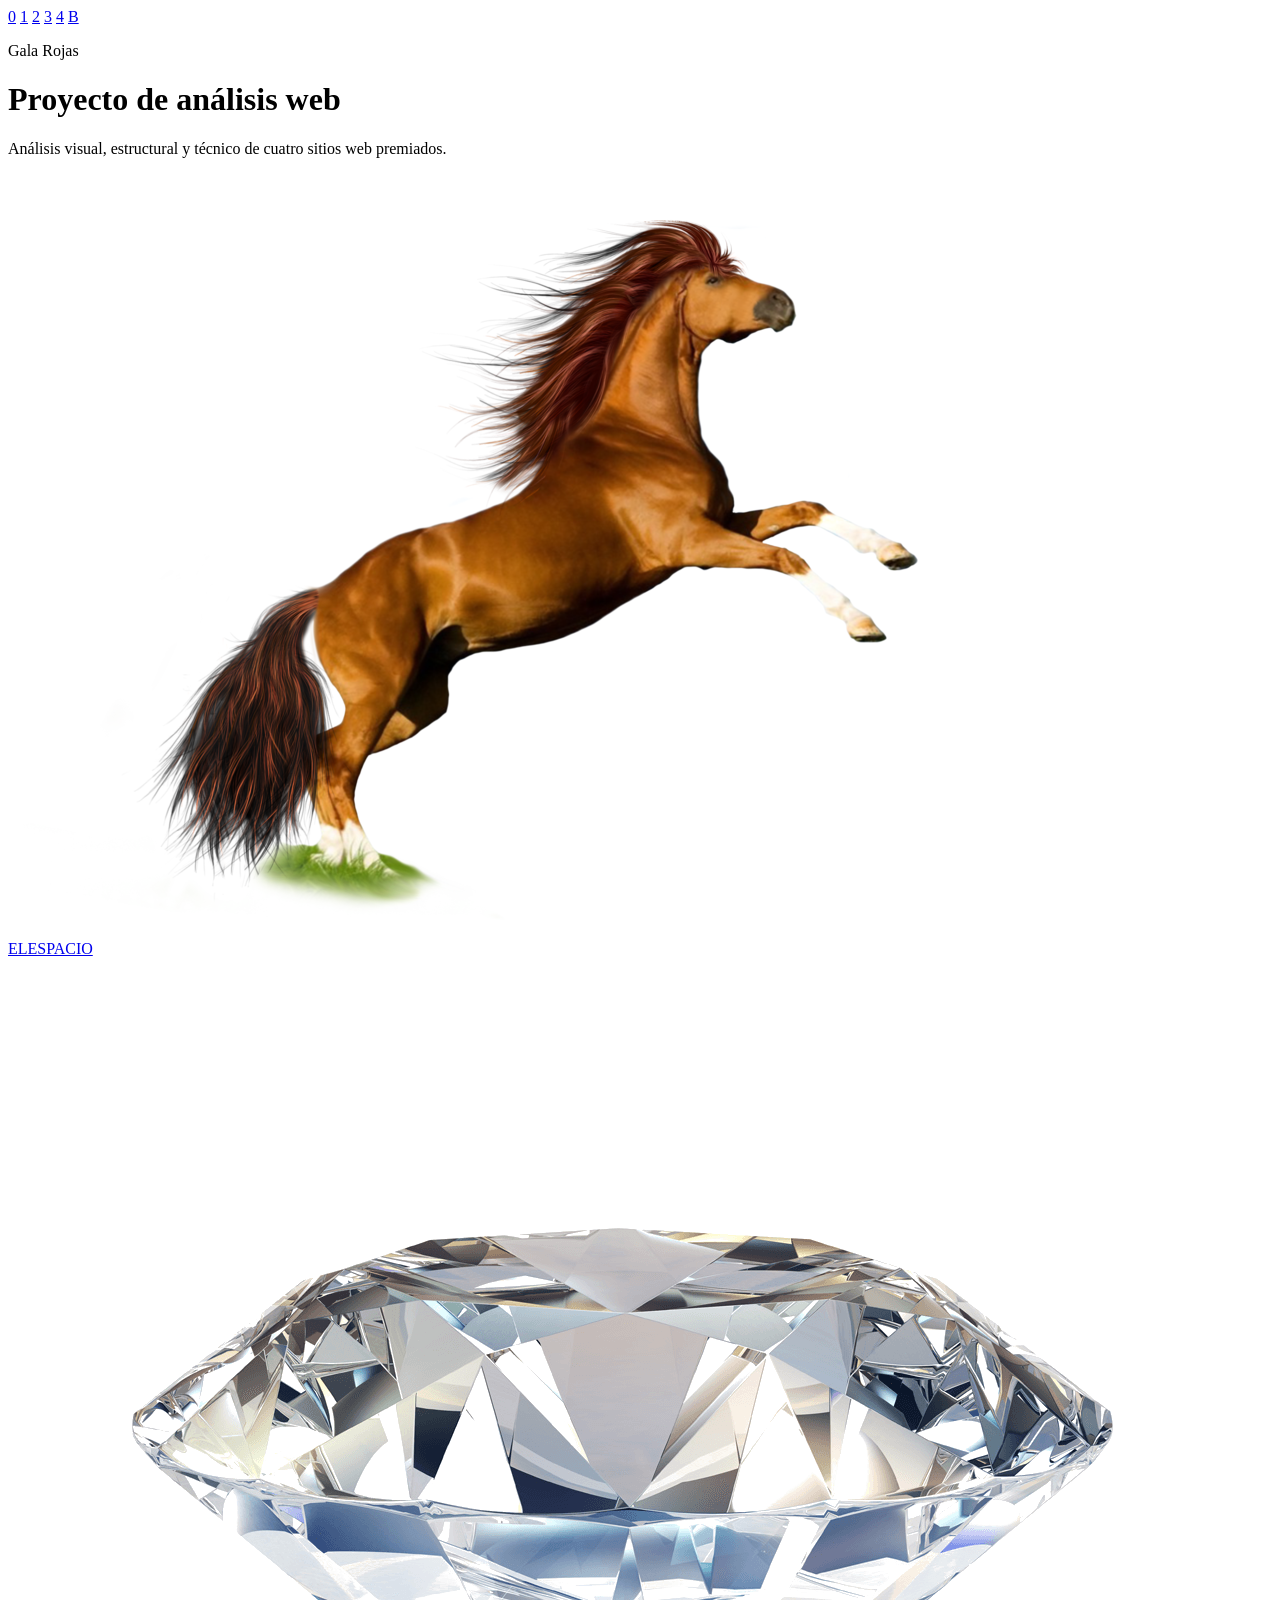
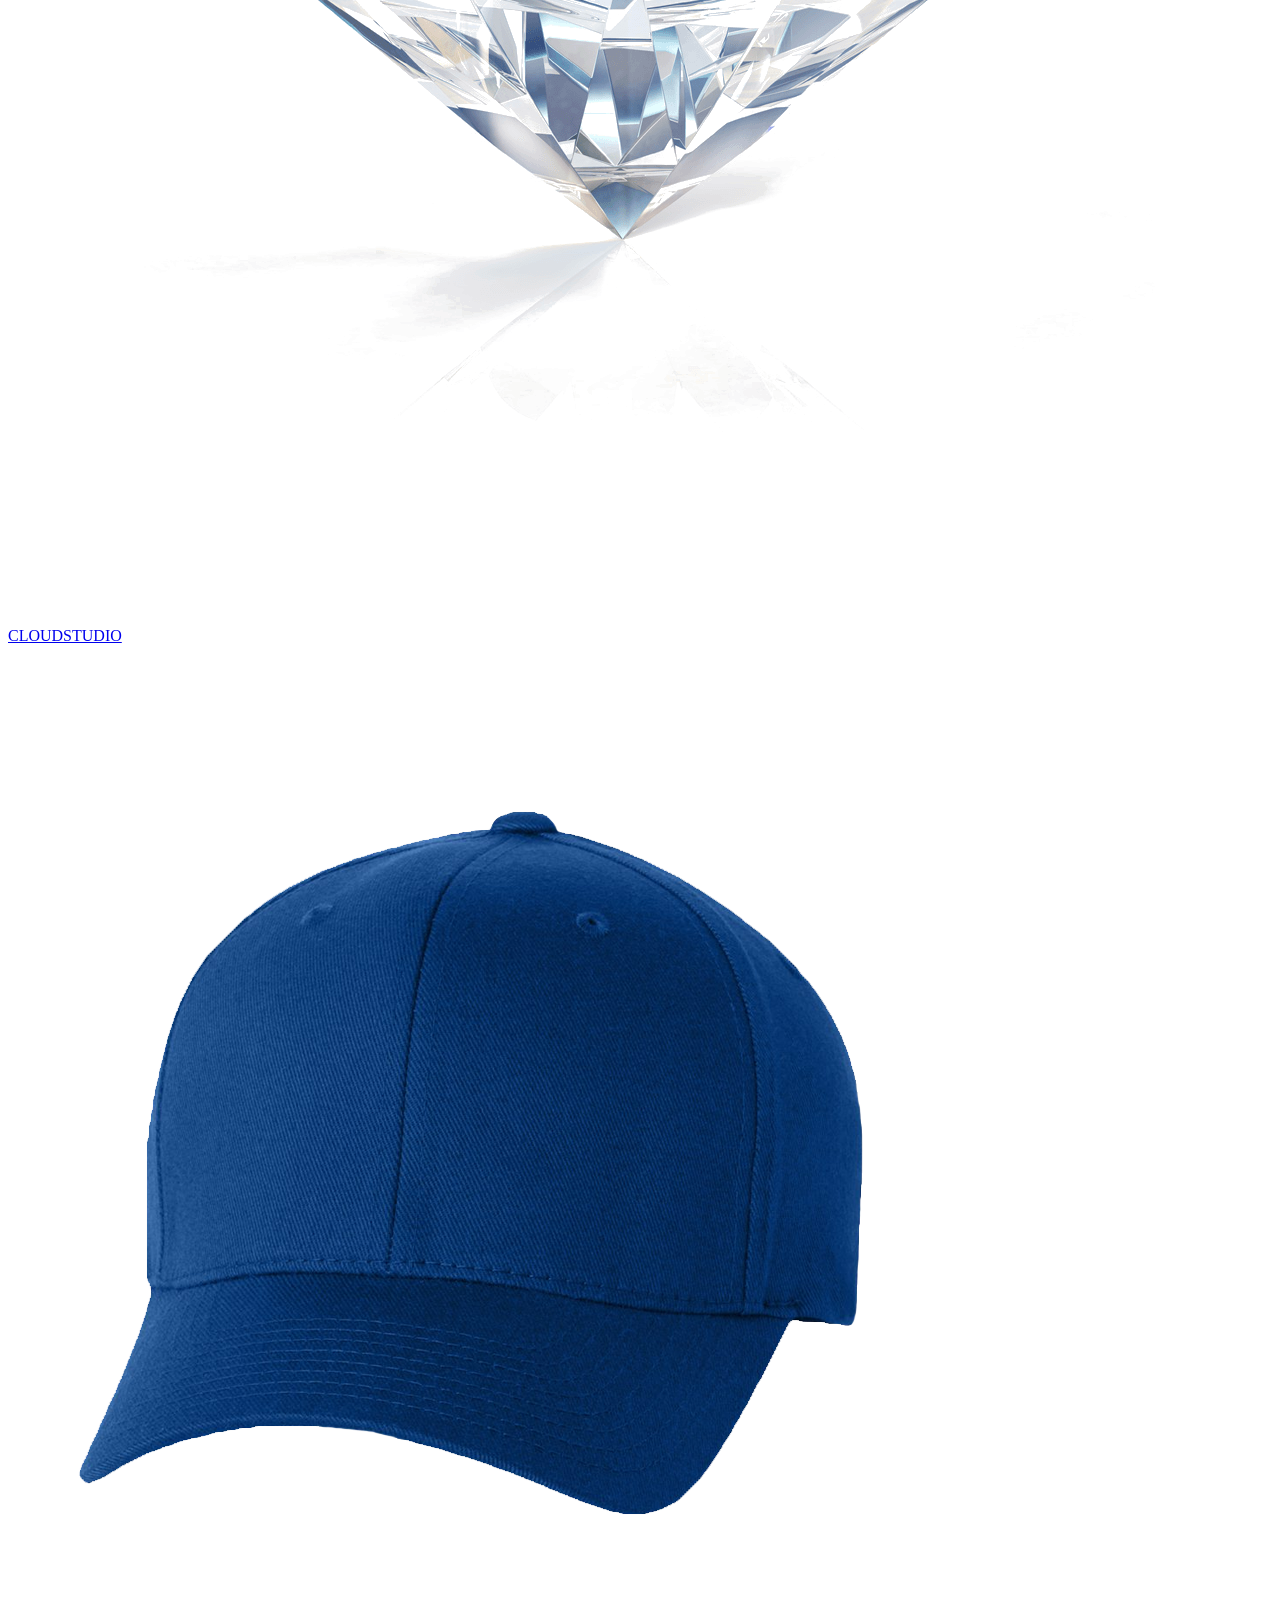
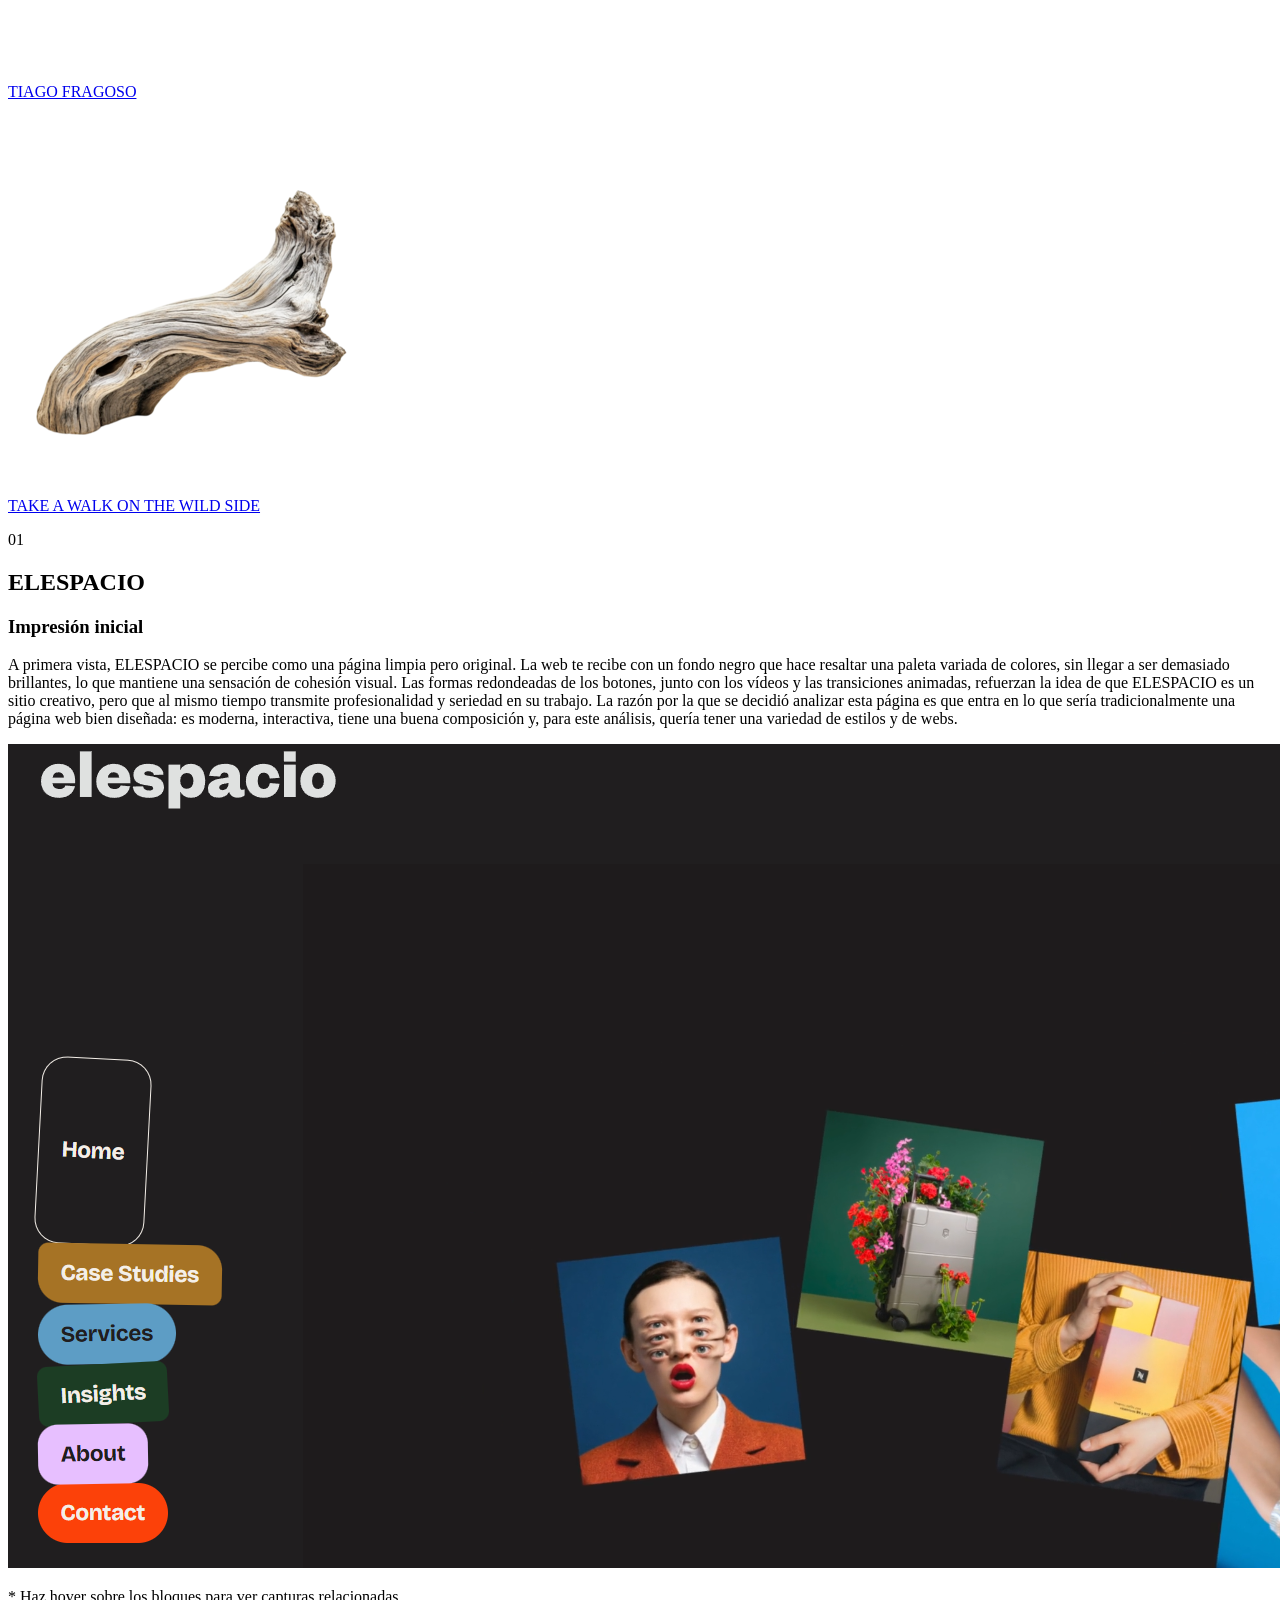
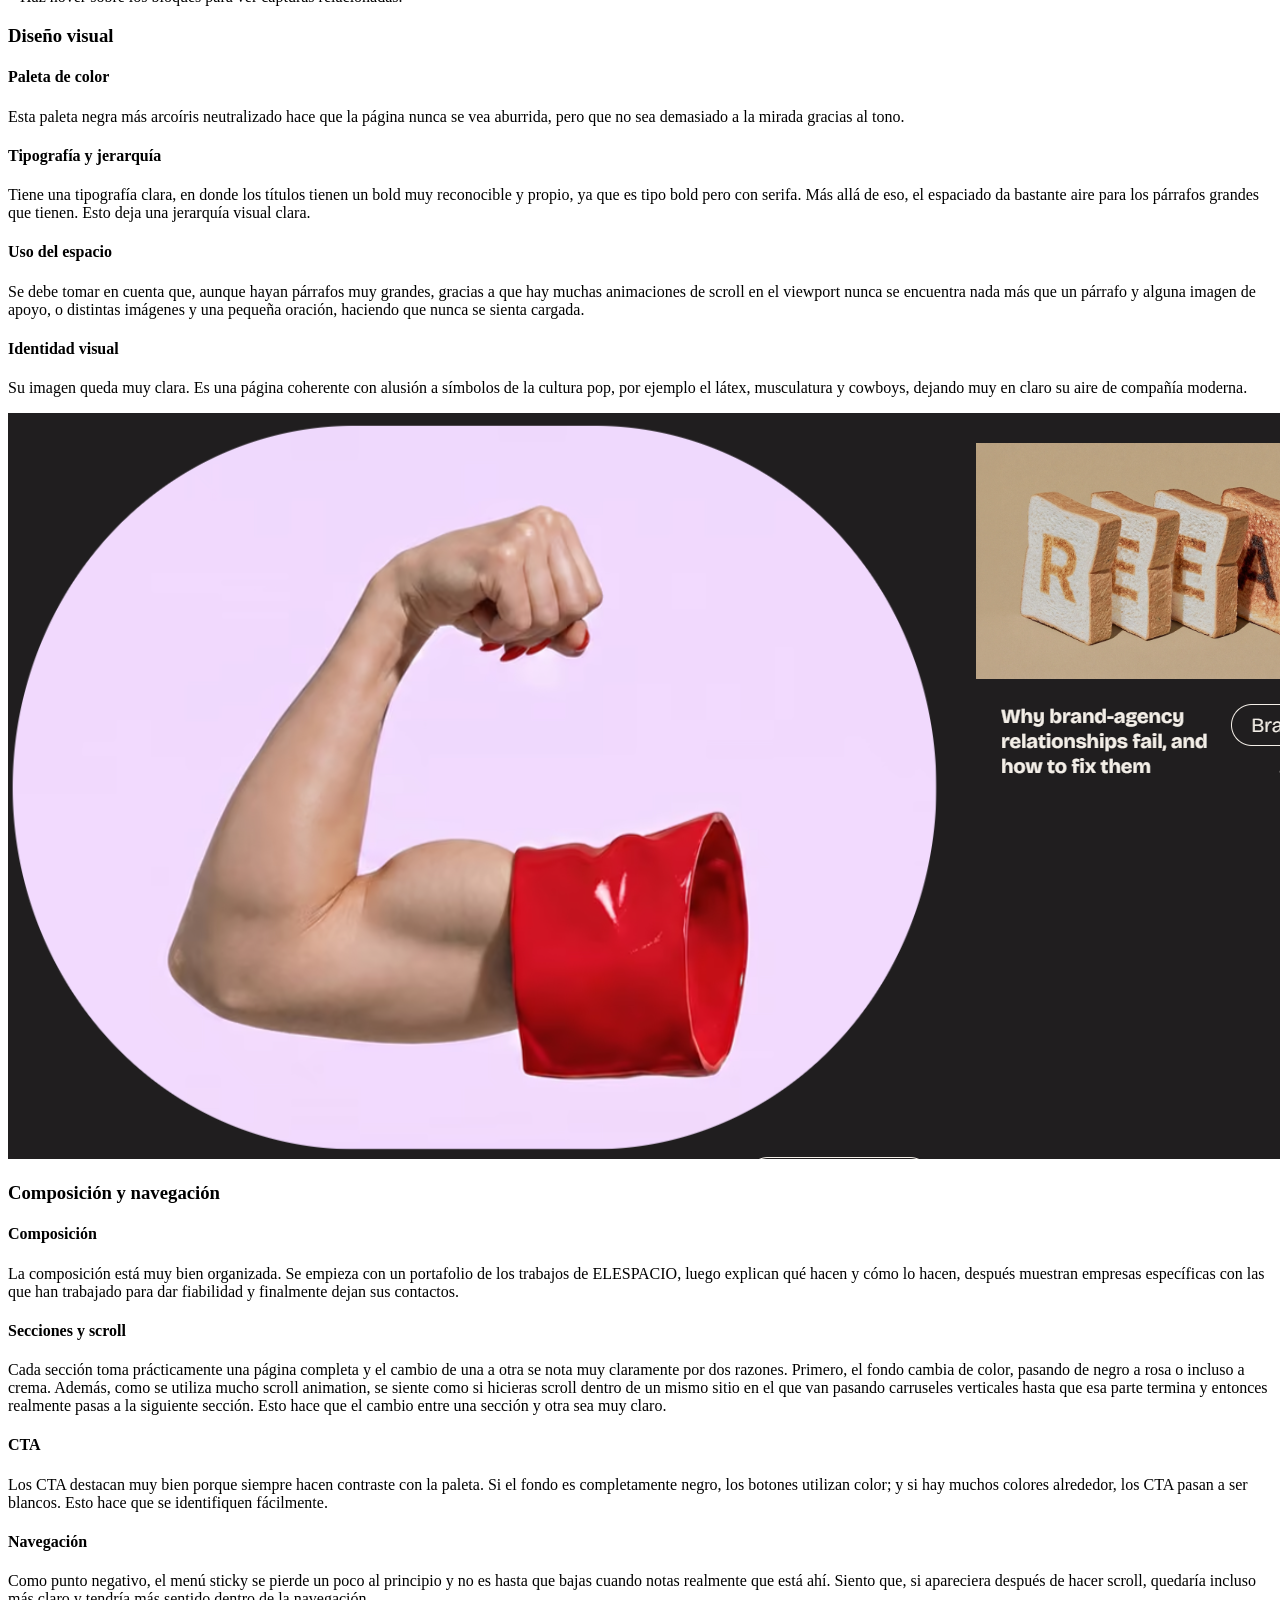
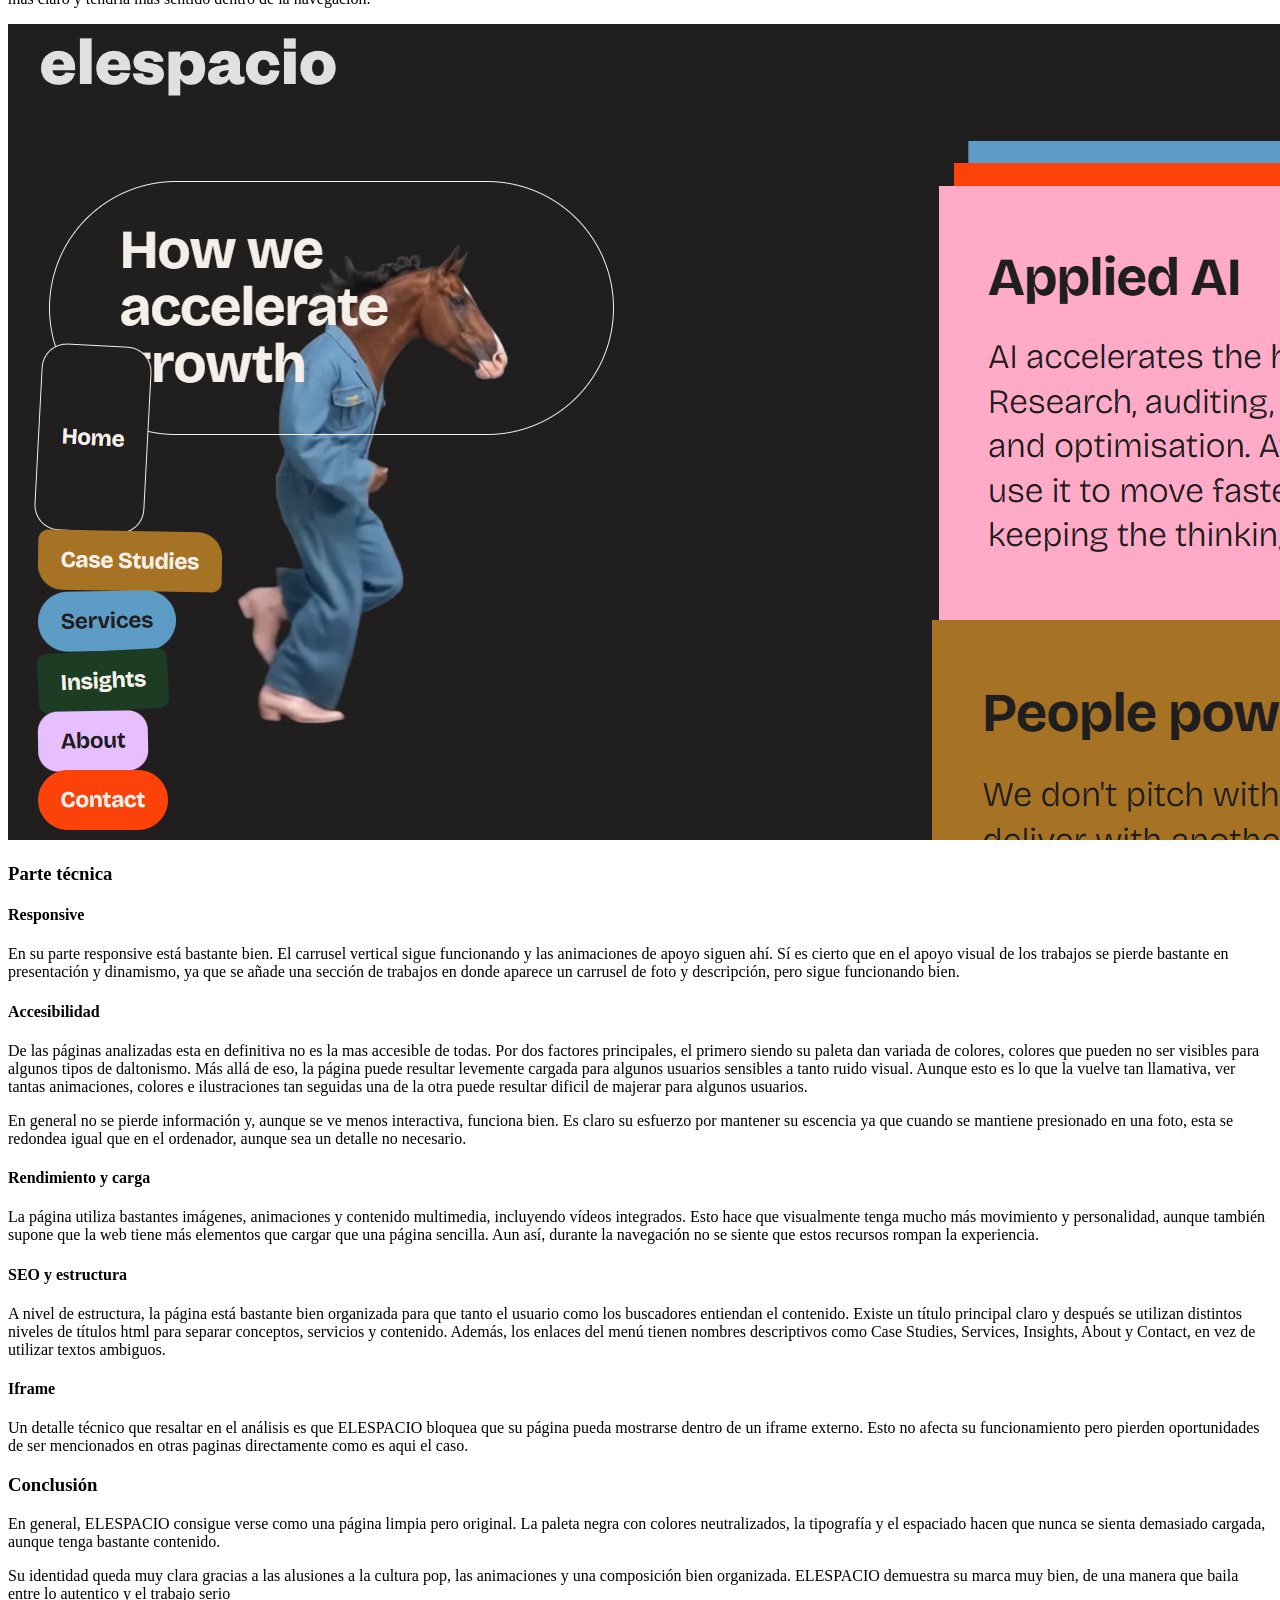
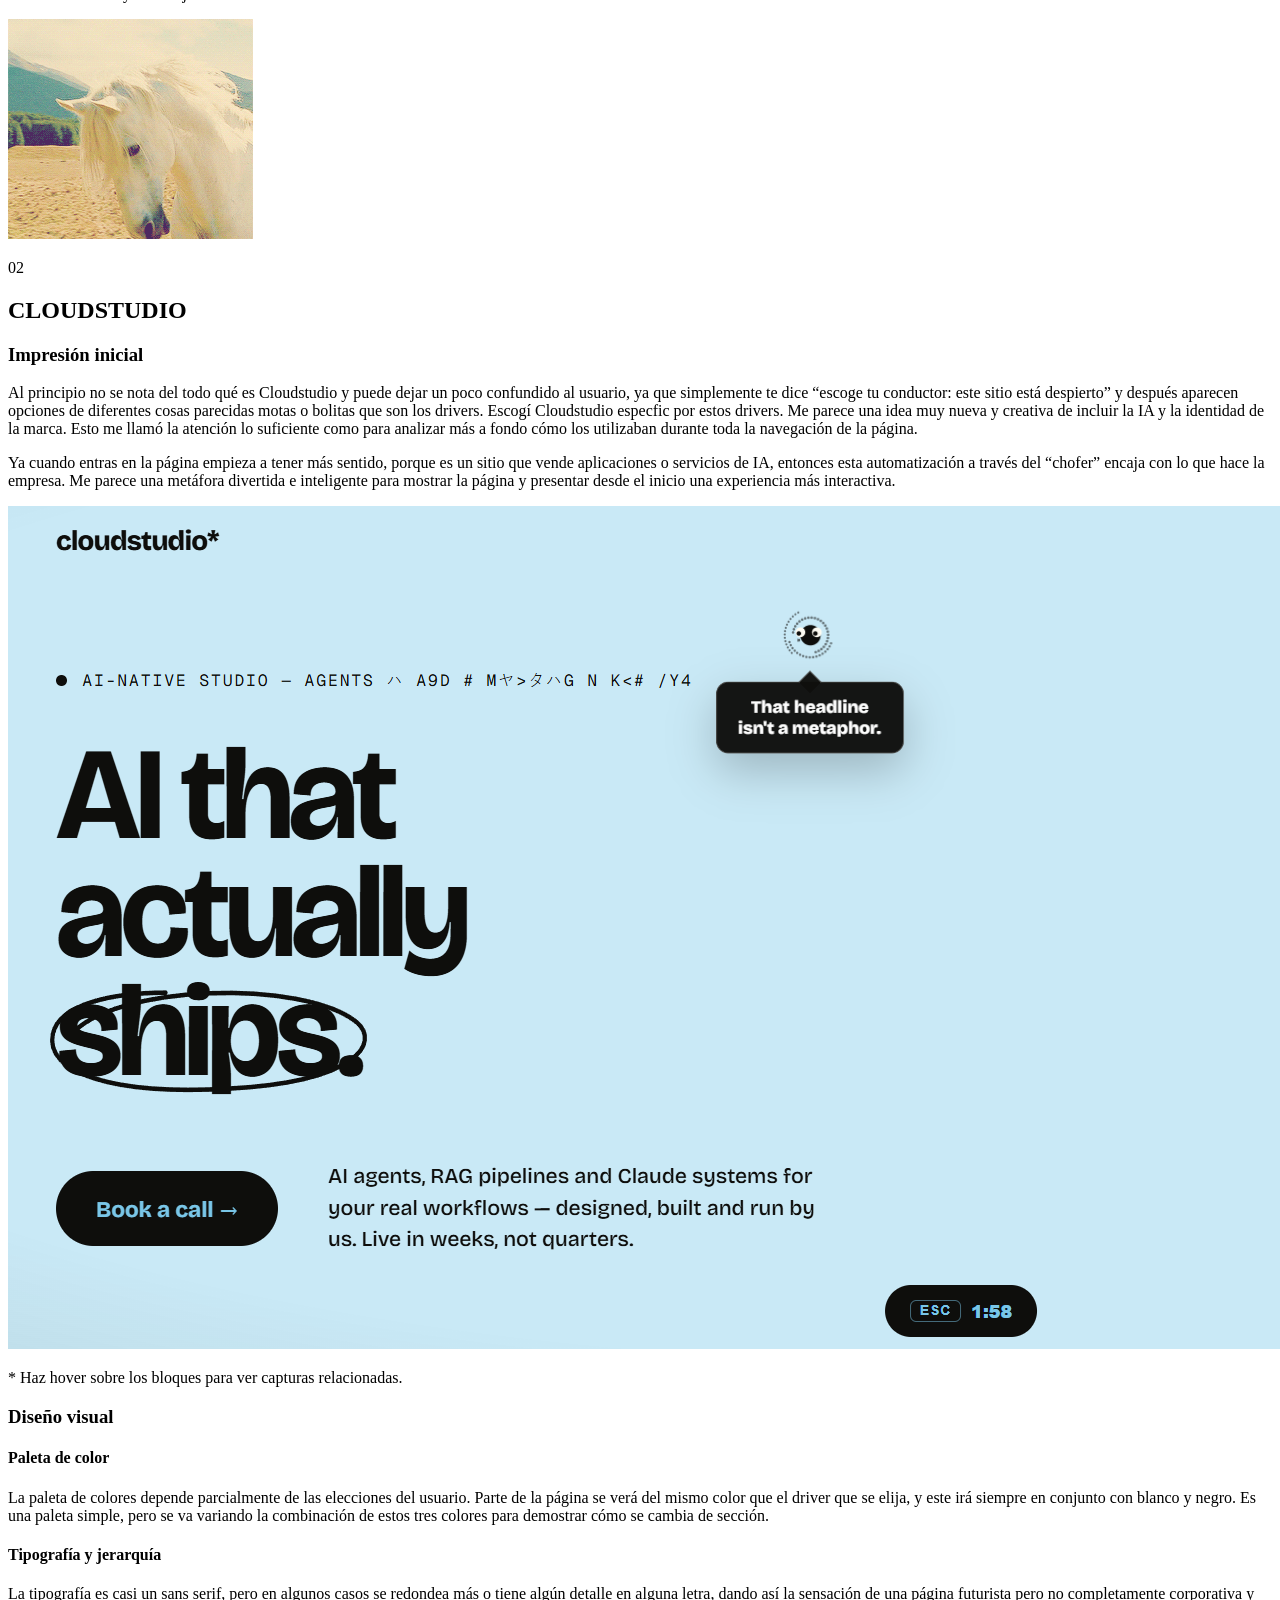
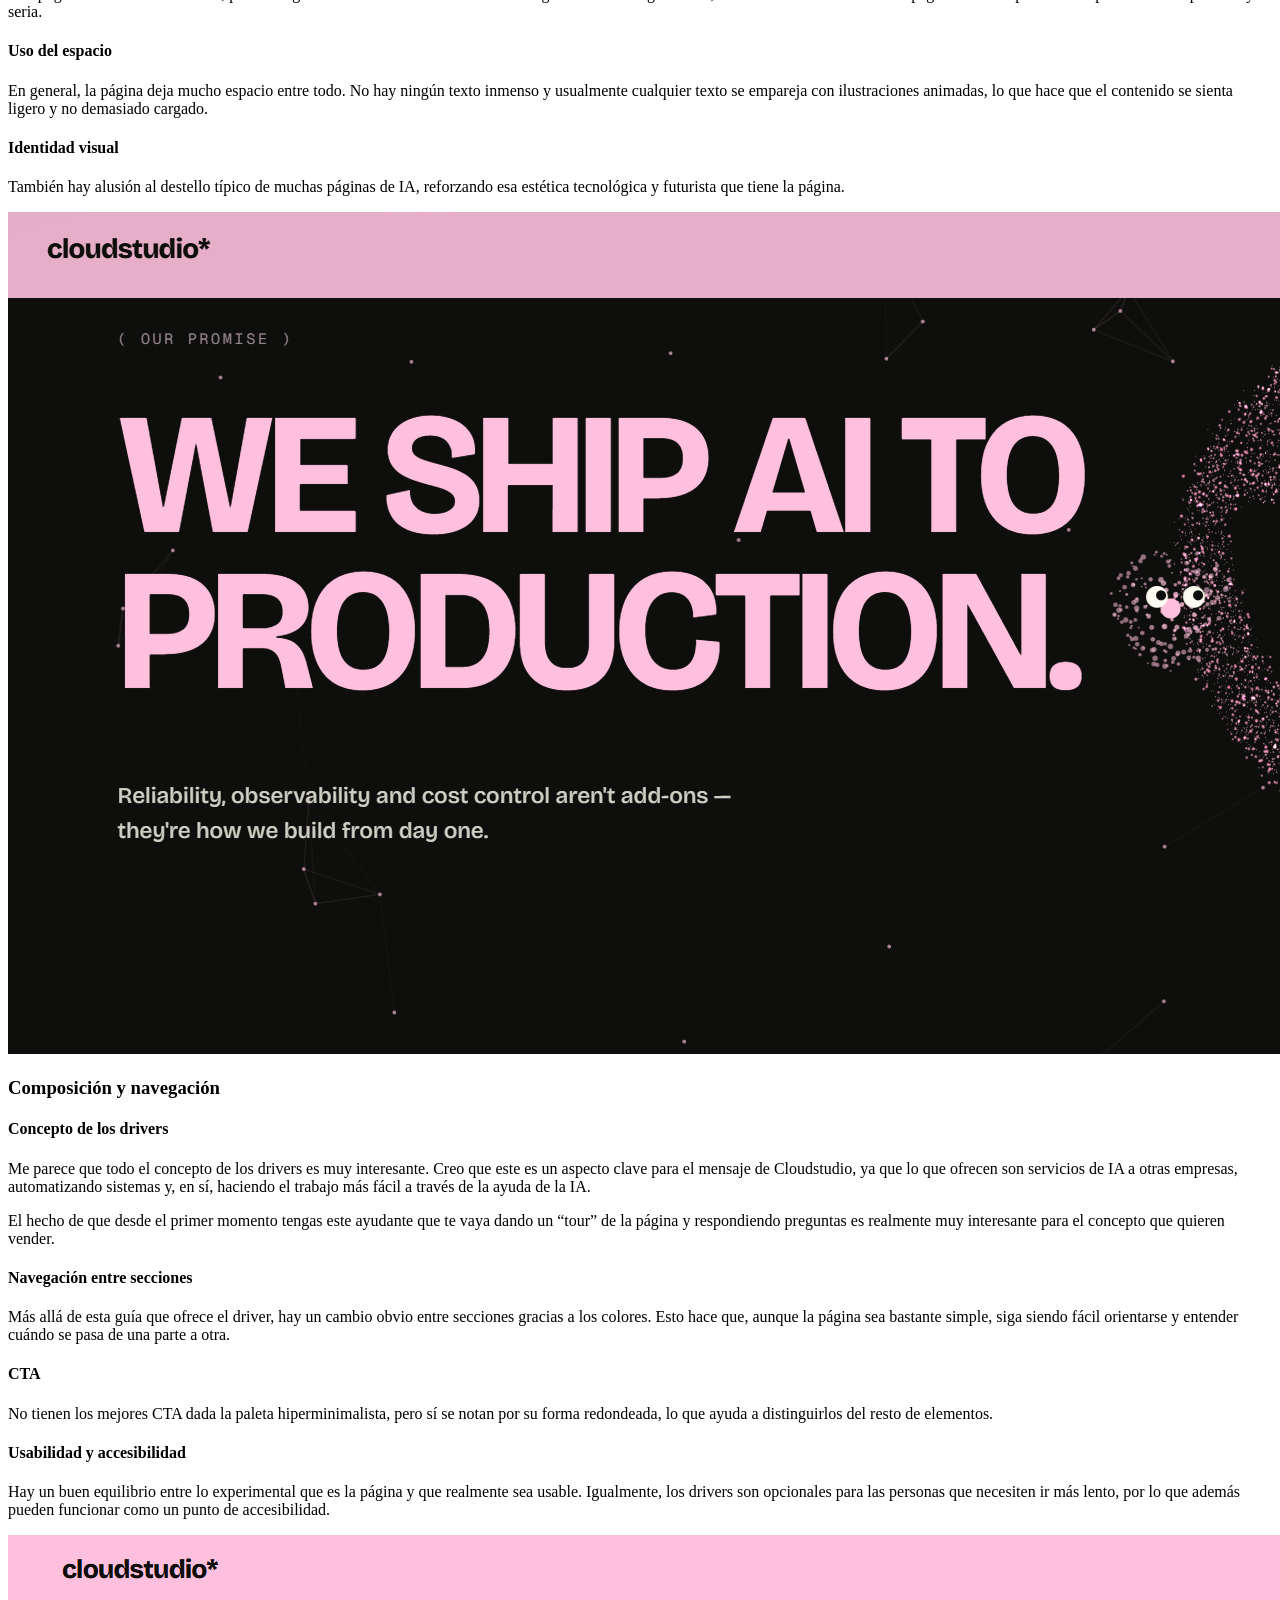
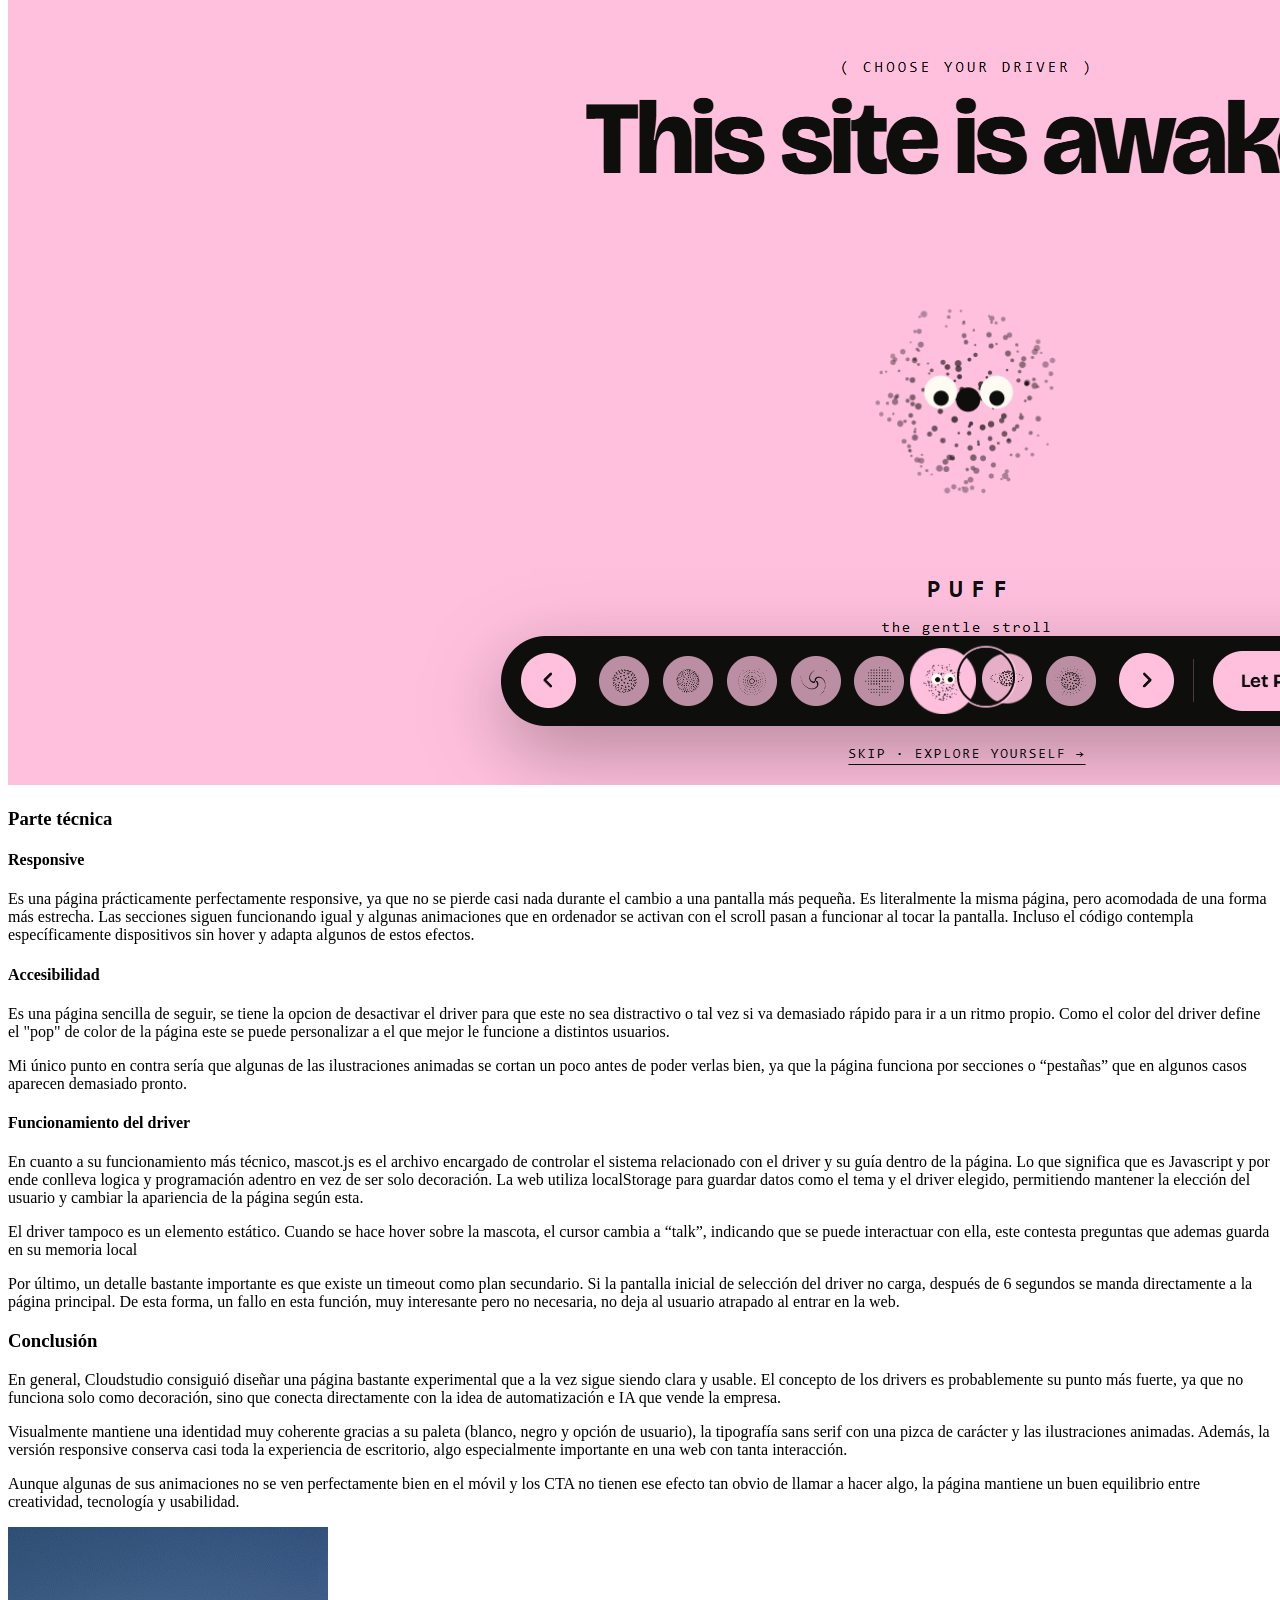
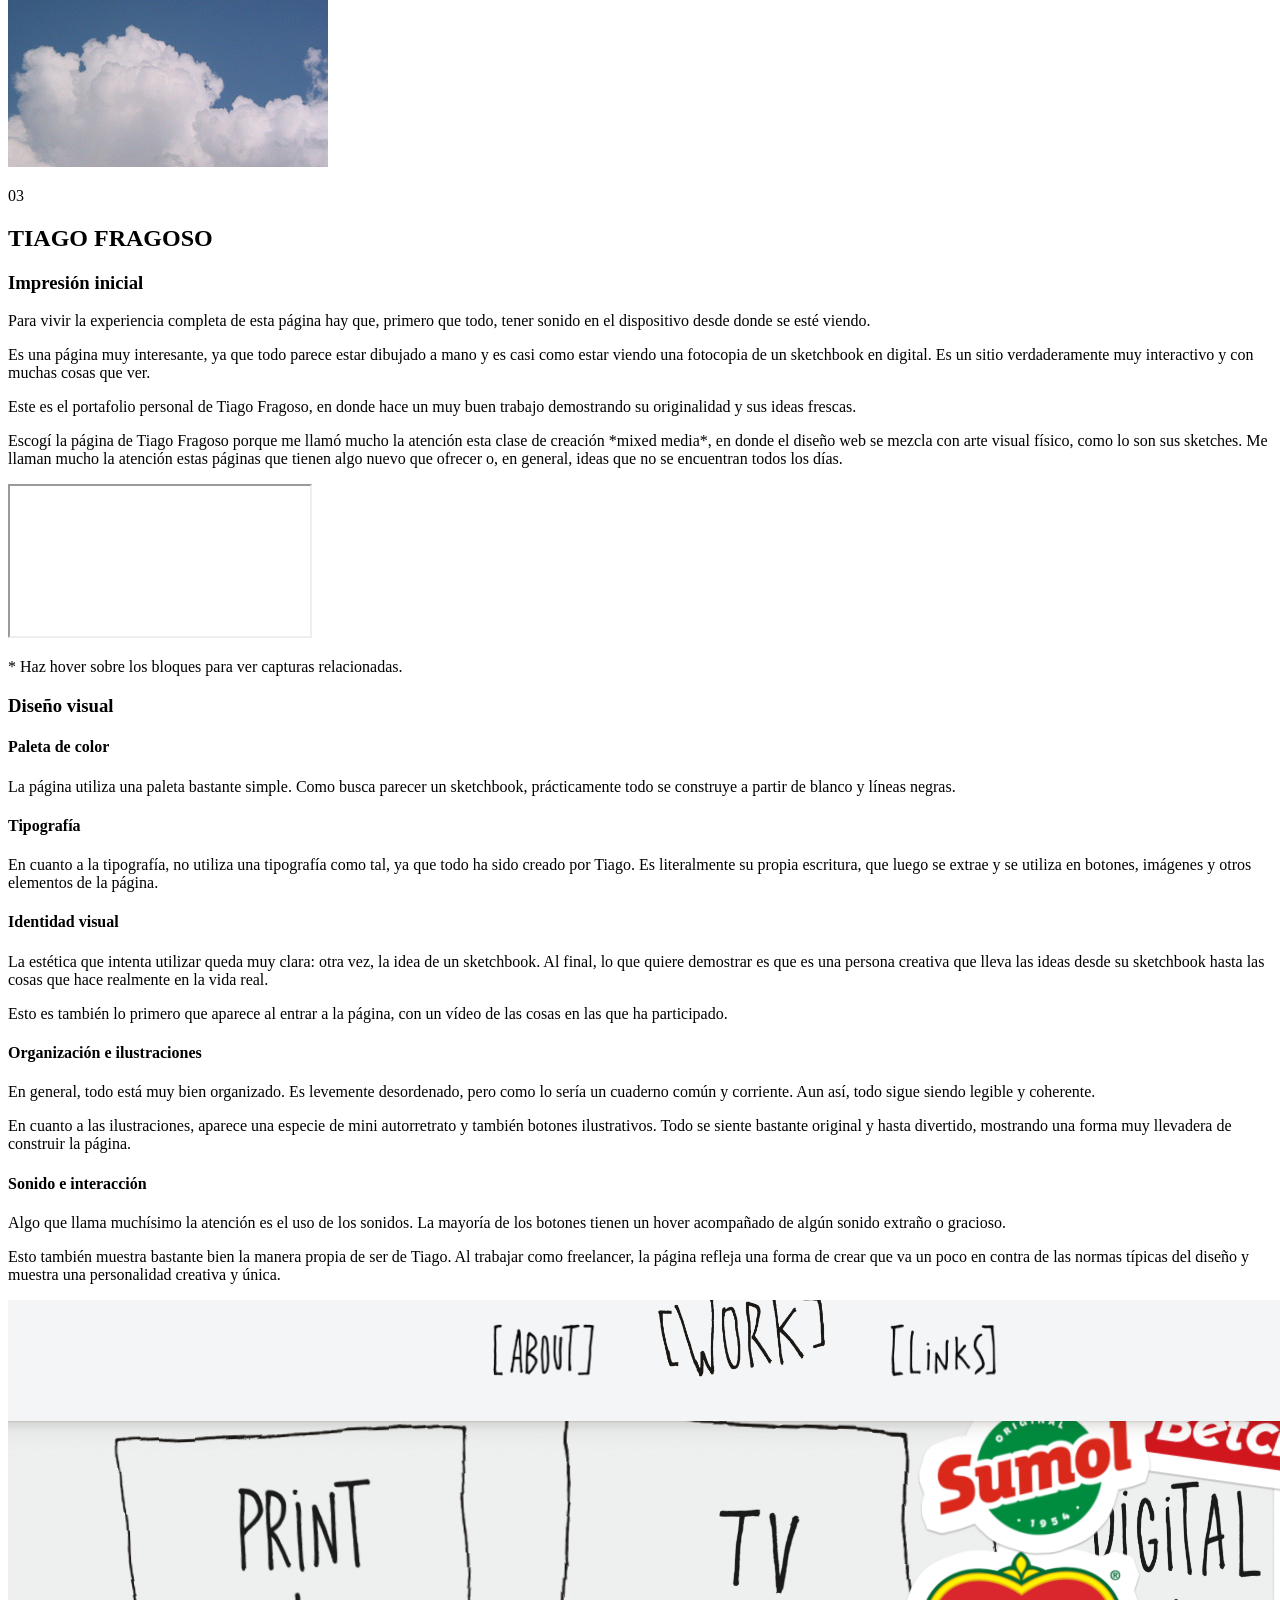
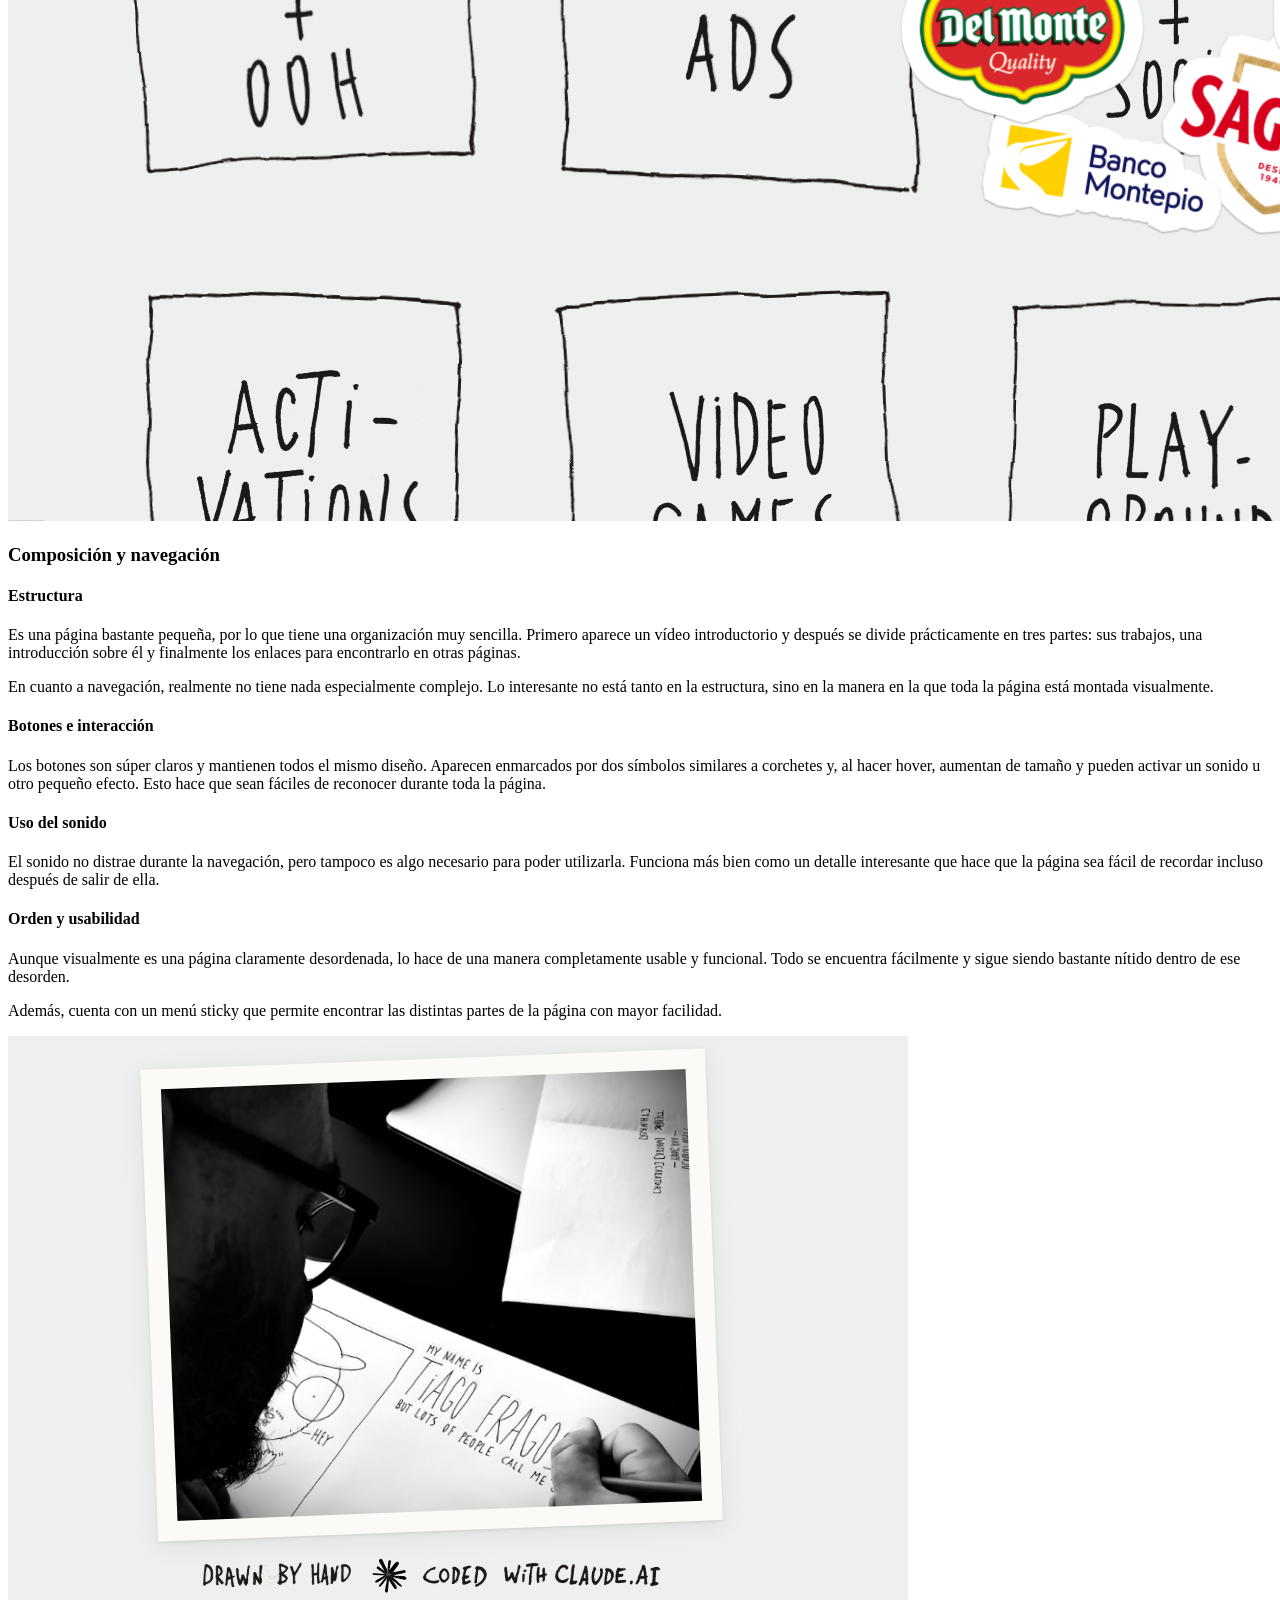
==== commit 54d7e9ee: "Clean HTML and update responsive styles" ====
--- a/SOW/index.html
+++ b/SOW/index.html
@@ -40,6 +40,9 @@
 
         <a href="#wildside" class="nav-wild">4</a>
 
+        <a href="#referencias" class="nav-referencias">B</a>
+
+
     </nav>
 
 
@@ -342,7 +345,7 @@
 
     claramente por dos razones. Primero, el fondo cambia de color, pasando de negro a rosa o
 
-    incluso a crema. Además, como se utiliza mucho <strong>scroll animation</strong>, se siente
+    incluso a crema. Además, como se utiliza mucho scroll animation, se siente
 
     como si hicieras scroll dentro de un mismo sitio en el que van pasando carruseles verticales
 
@@ -698,7 +701,7 @@
 
         <p class="nota-hover">
 
-            \* Haz hover sobre los bloques para ver capturas relacionadas.
+            * Haz hover sobre los bloques para ver capturas relacionadas.
 
         </p>
 
@@ -1206,7 +1209,7 @@
 
         <p class="nota-hover">
 
-            \* Haz hover sobre los bloques para ver capturas relacionadas.
+            * Haz hover sobre los bloques para ver capturas relacionadas.
 
         </p>
 
@@ -1735,7 +1738,7 @@
 
         <p class="nota-hover">
 
-            \* Haz hover sobre los bloques para ver capturas relacionadas.
+            * Haz hover sobre los bloques para ver capturas relacionadas.
 
         </p>
 
@@ -2091,7 +2094,80 @@
 
     </section>
 
-
+<section id="referencias" class="referencias">
+
+    <div class="cabecera-referencias">
+        <p class="numero-referencias">B</p>
+        <h2>REFERENCIAS</h2>
+    </div>
+
+    <div class="bloque-referencias">
+
+        <h3>Fuentes de análisis</h3>
+
+        <p>
+            Awwwards. (s. f.). <em>Awwwards</em>.
+            <a href="https://www.awwwards.com/" target="_blank" rel="noopener noreferrer">
+                https://www.awwwards.com/
+            </a>
+        </p>
+
+        <p>
+            Nielsen, J. (1994). <em>10 usability heuristics for user interface design</em>.
+            Nielsen Norman Group.
+            <a href="https://www.nngroup.com/articles/ten-usability-heuristics/"
+               target="_blank" rel="noopener noreferrer">
+                https://www.nngroup.com/articles/ten-usability-heuristics/
+            </a>
+        </p>
+
+        <p>
+            World Wide Web Consortium. (2023).
+            <em>Web Content Accessibility Guidelines (WCAG) 2.2</em>.
+            <a href="https://www.w3.org/WAI/standards-guidelines/wcag/"
+               target="_blank" rel="noopener noreferrer">
+                https://www.w3.org/WAI/standards-guidelines/wcag/
+            </a>
+        </p>
+
+        <h3>Webs analizadas</h3>
+
+        <p>
+            ELESPACIO. (s. f.). <em>ELESPACIO</em>.
+            <a href="https://www.elespacio.net/"
+               target="_blank" rel="noopener noreferrer">
+                https://www.elespacio.net/
+            </a>
+        </p>
+
+        <p>
+            Cloudstudio. (s. f.). <em>Cloudstudio</em>.
+            <a href="https://cloudstudio.es/"
+               target="_blank" rel="noopener noreferrer">
+                https://cloudstudio.es/
+            </a>
+        </p>
+
+        <p>
+            Fragoso, T. (s. f.). <em>Tiago Fragoso</em>.
+            <a href="https://tiagofragoso.com/"
+               target="_blank" rel="noopener noreferrer">
+                https://tiagofragoso.com/
+            </a>
+        </p>
+
+        <p>
+            Gerrit Rietveld Academie. (2019).
+            <em>Take a Walk on the Wild Side</em>.
+            <a href="https://takeawalkonthewildside.rietveldacademie.nl/"
+               target="_blank" rel="noopener noreferrer">
+                https://takeawalkonthewildside.rietveldacademie.nl/
+            </a>
+        </p>
+
+    </div>
+
+</section>
 
 </main>
 
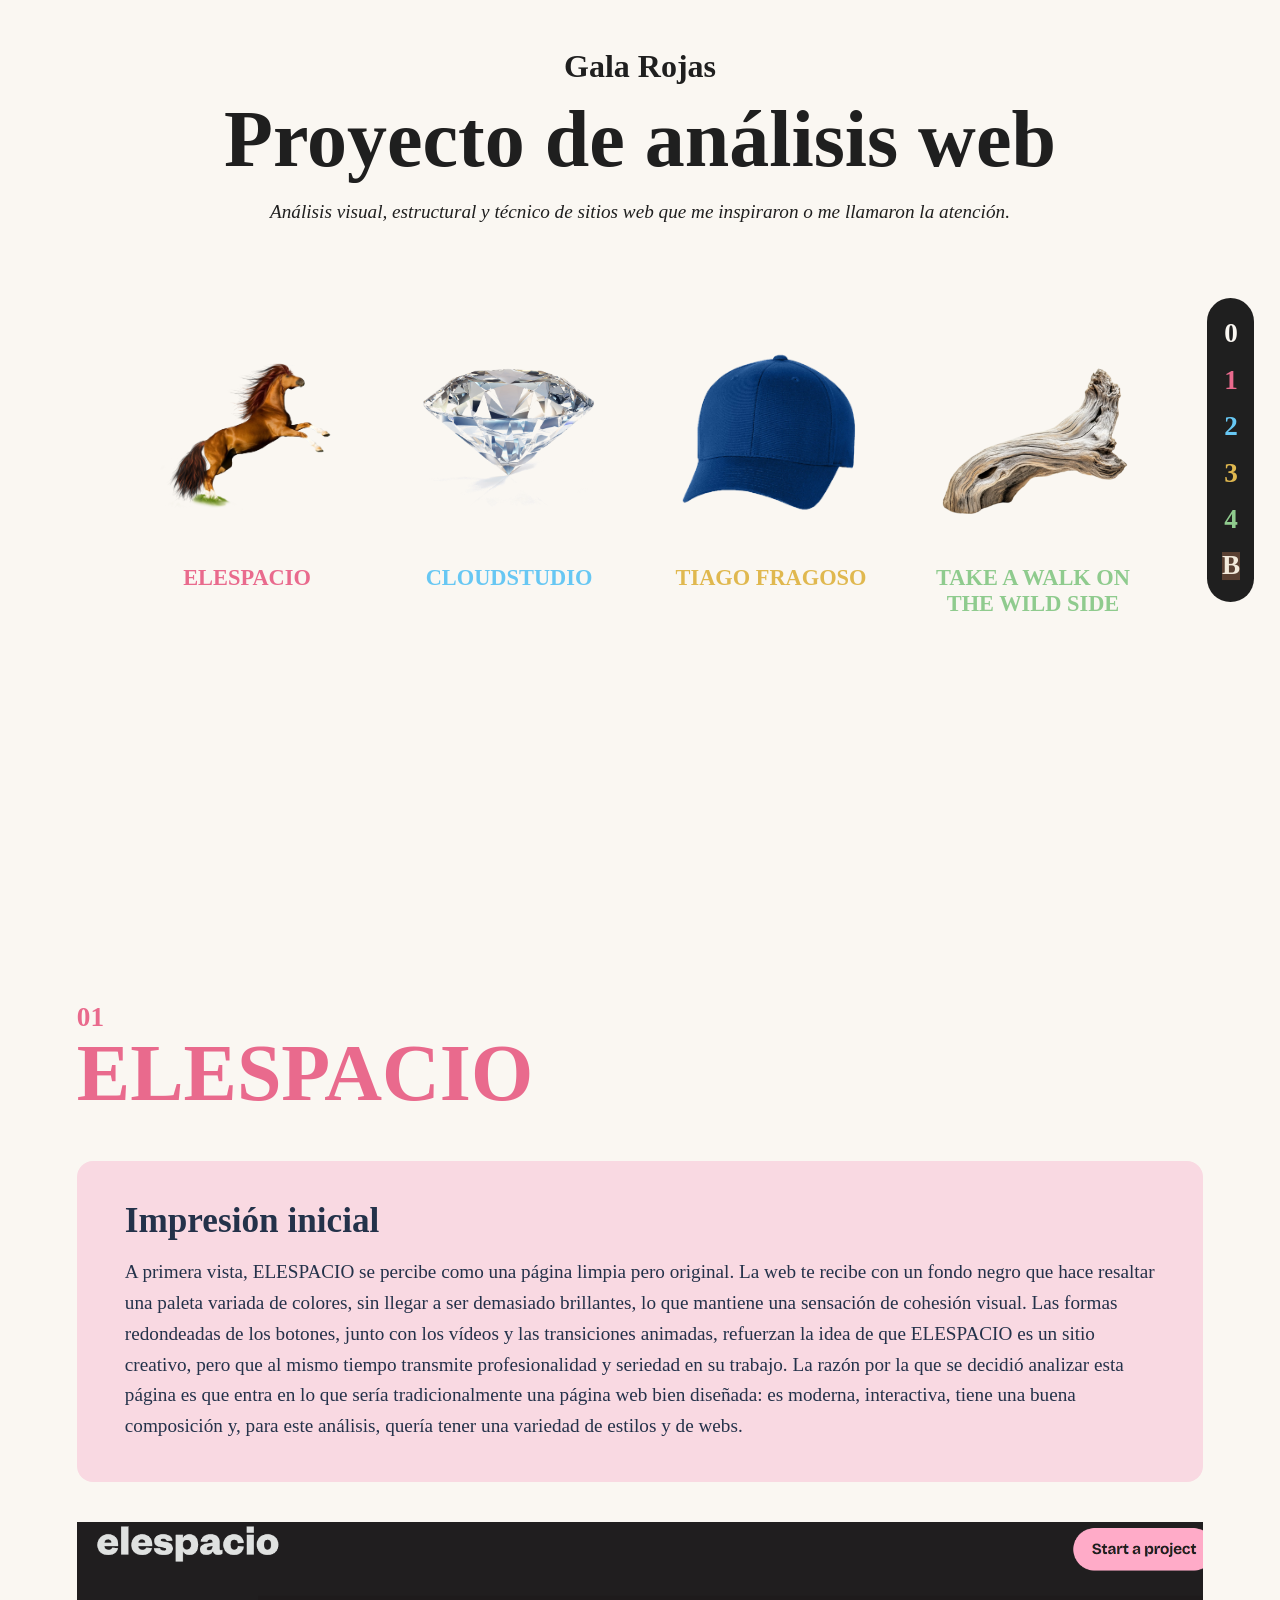
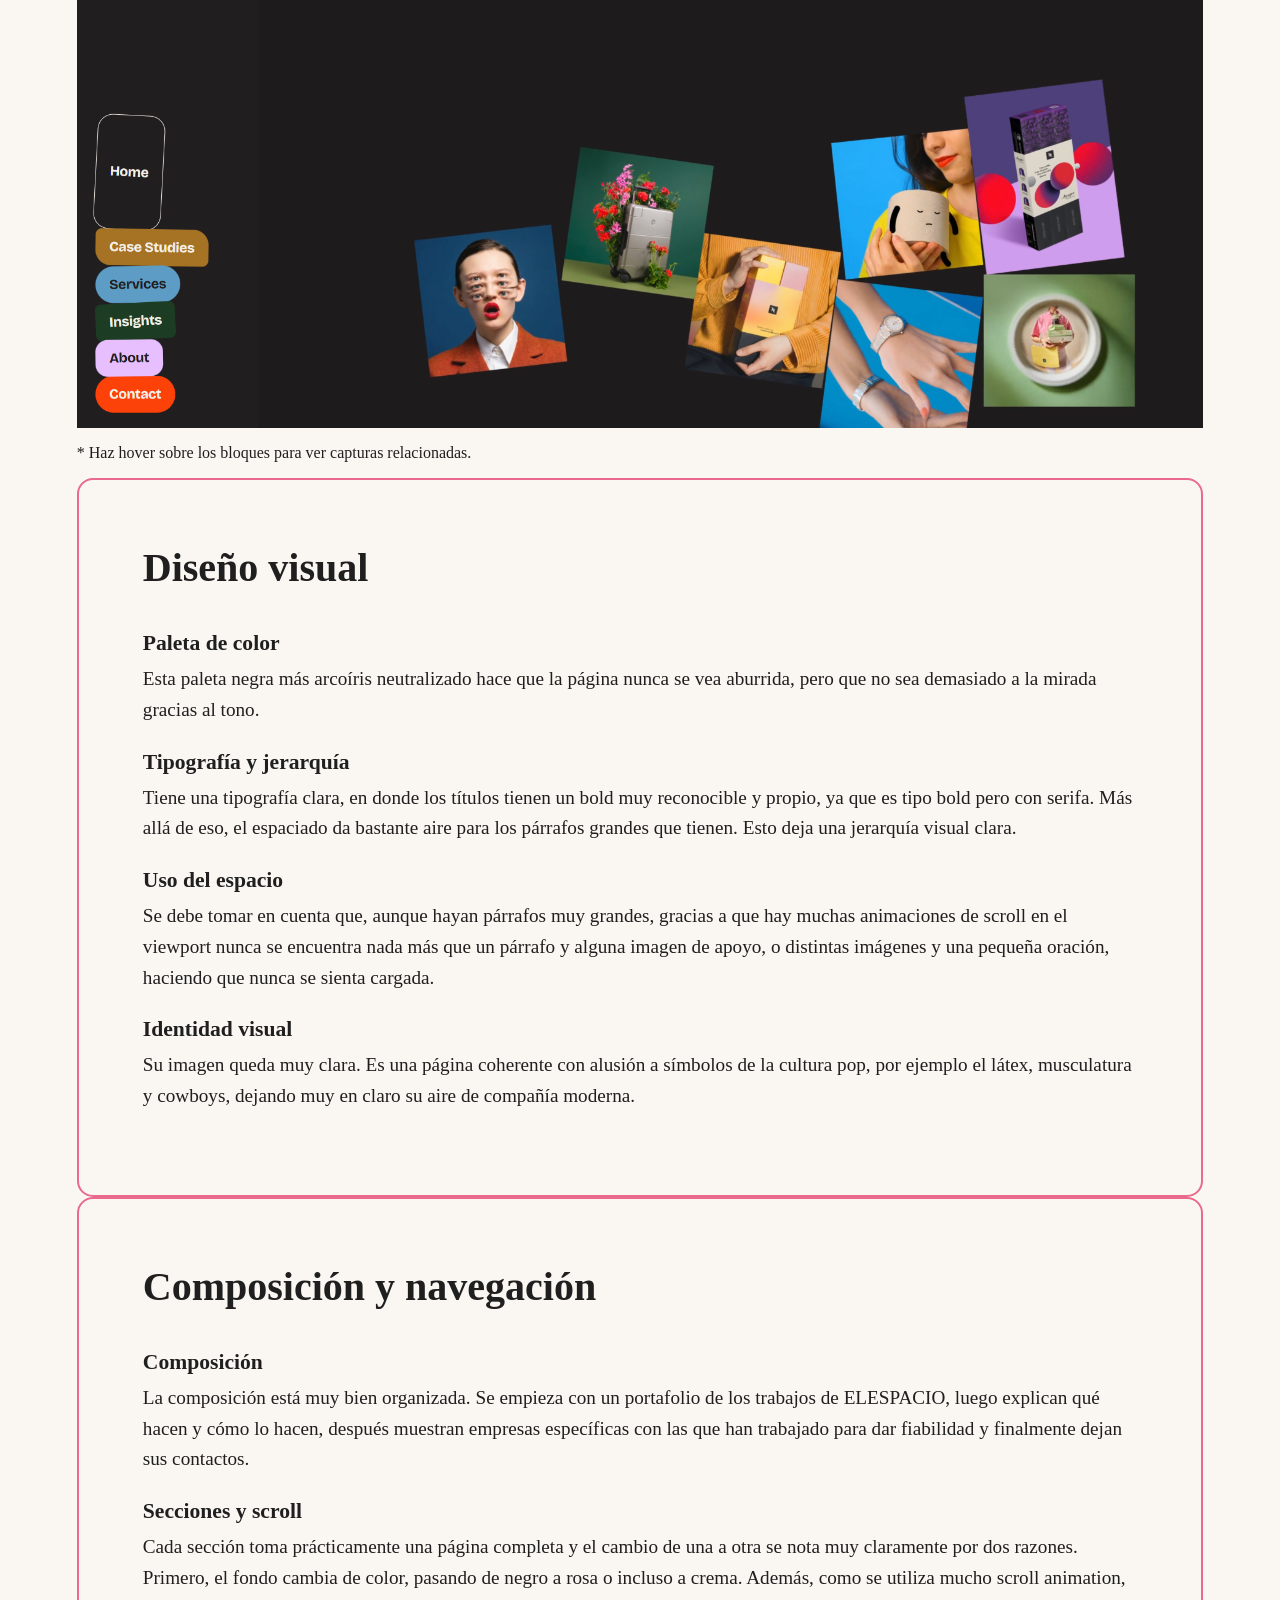
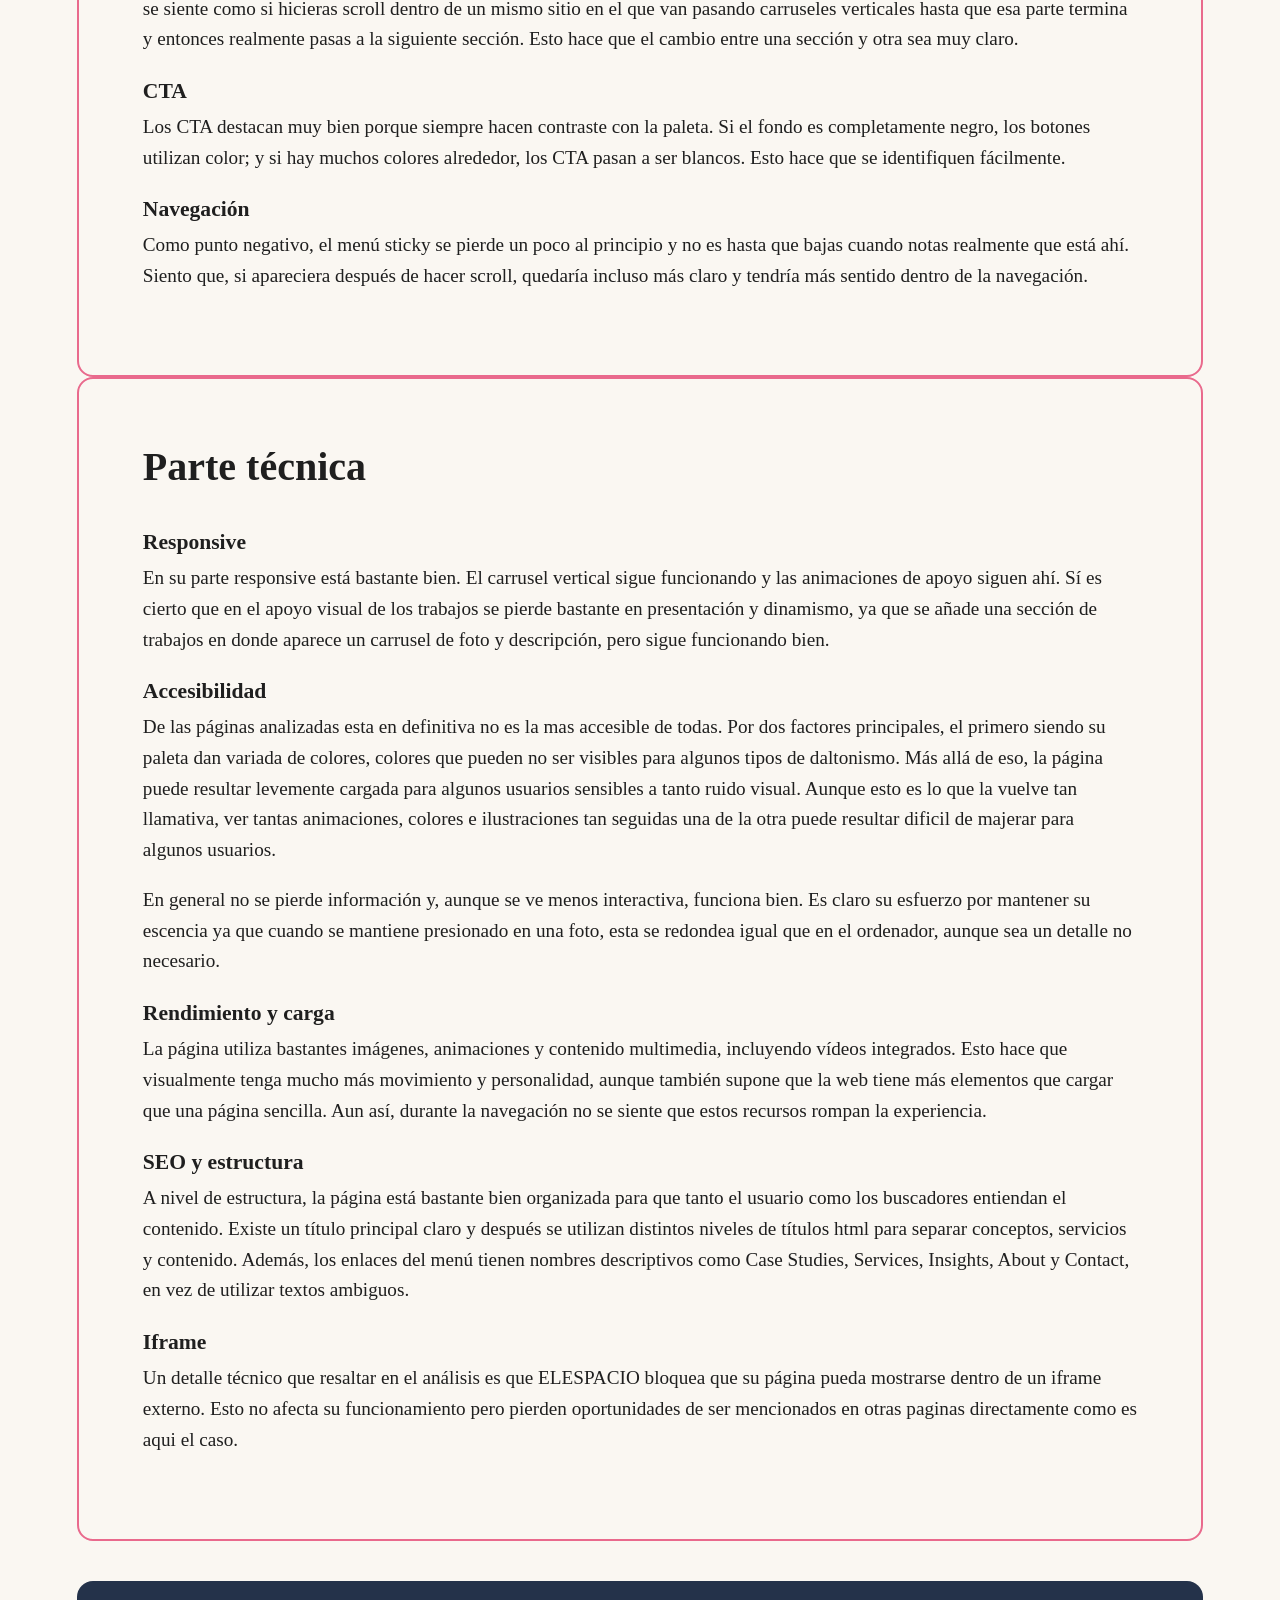
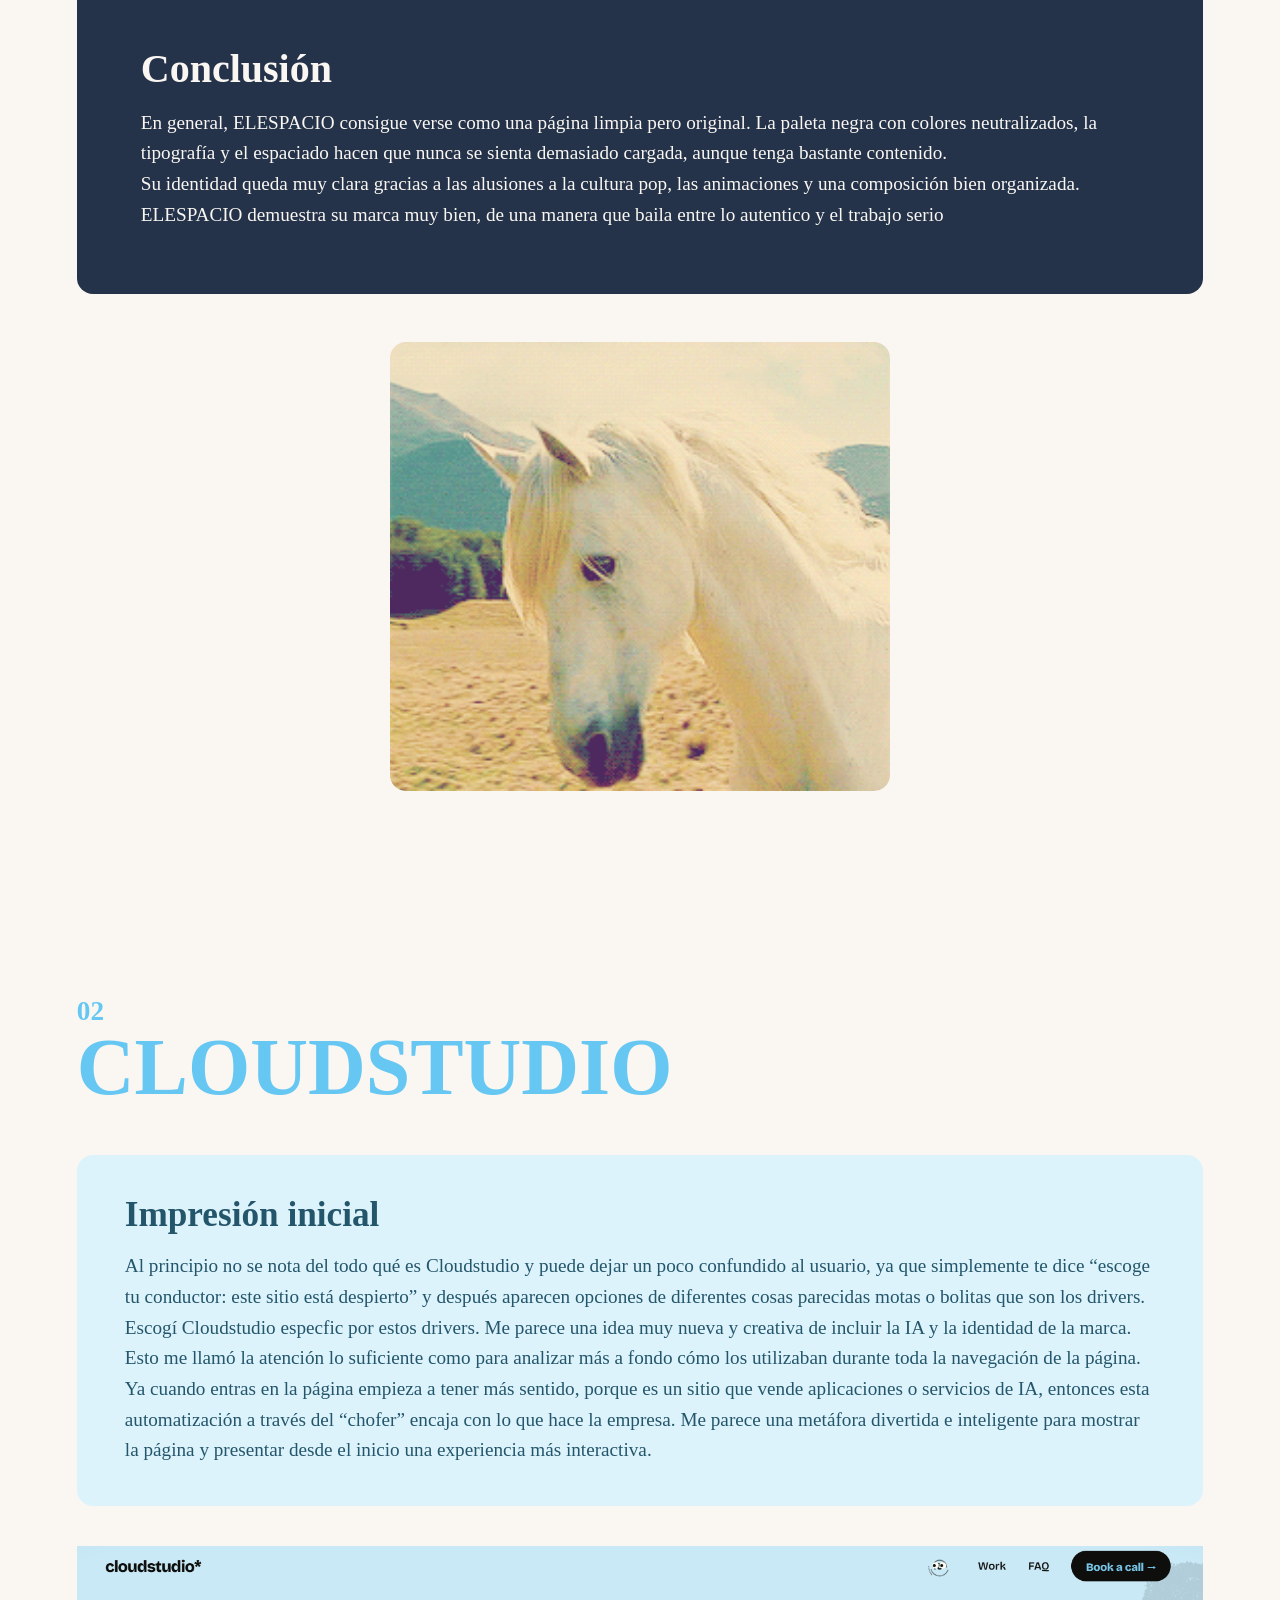
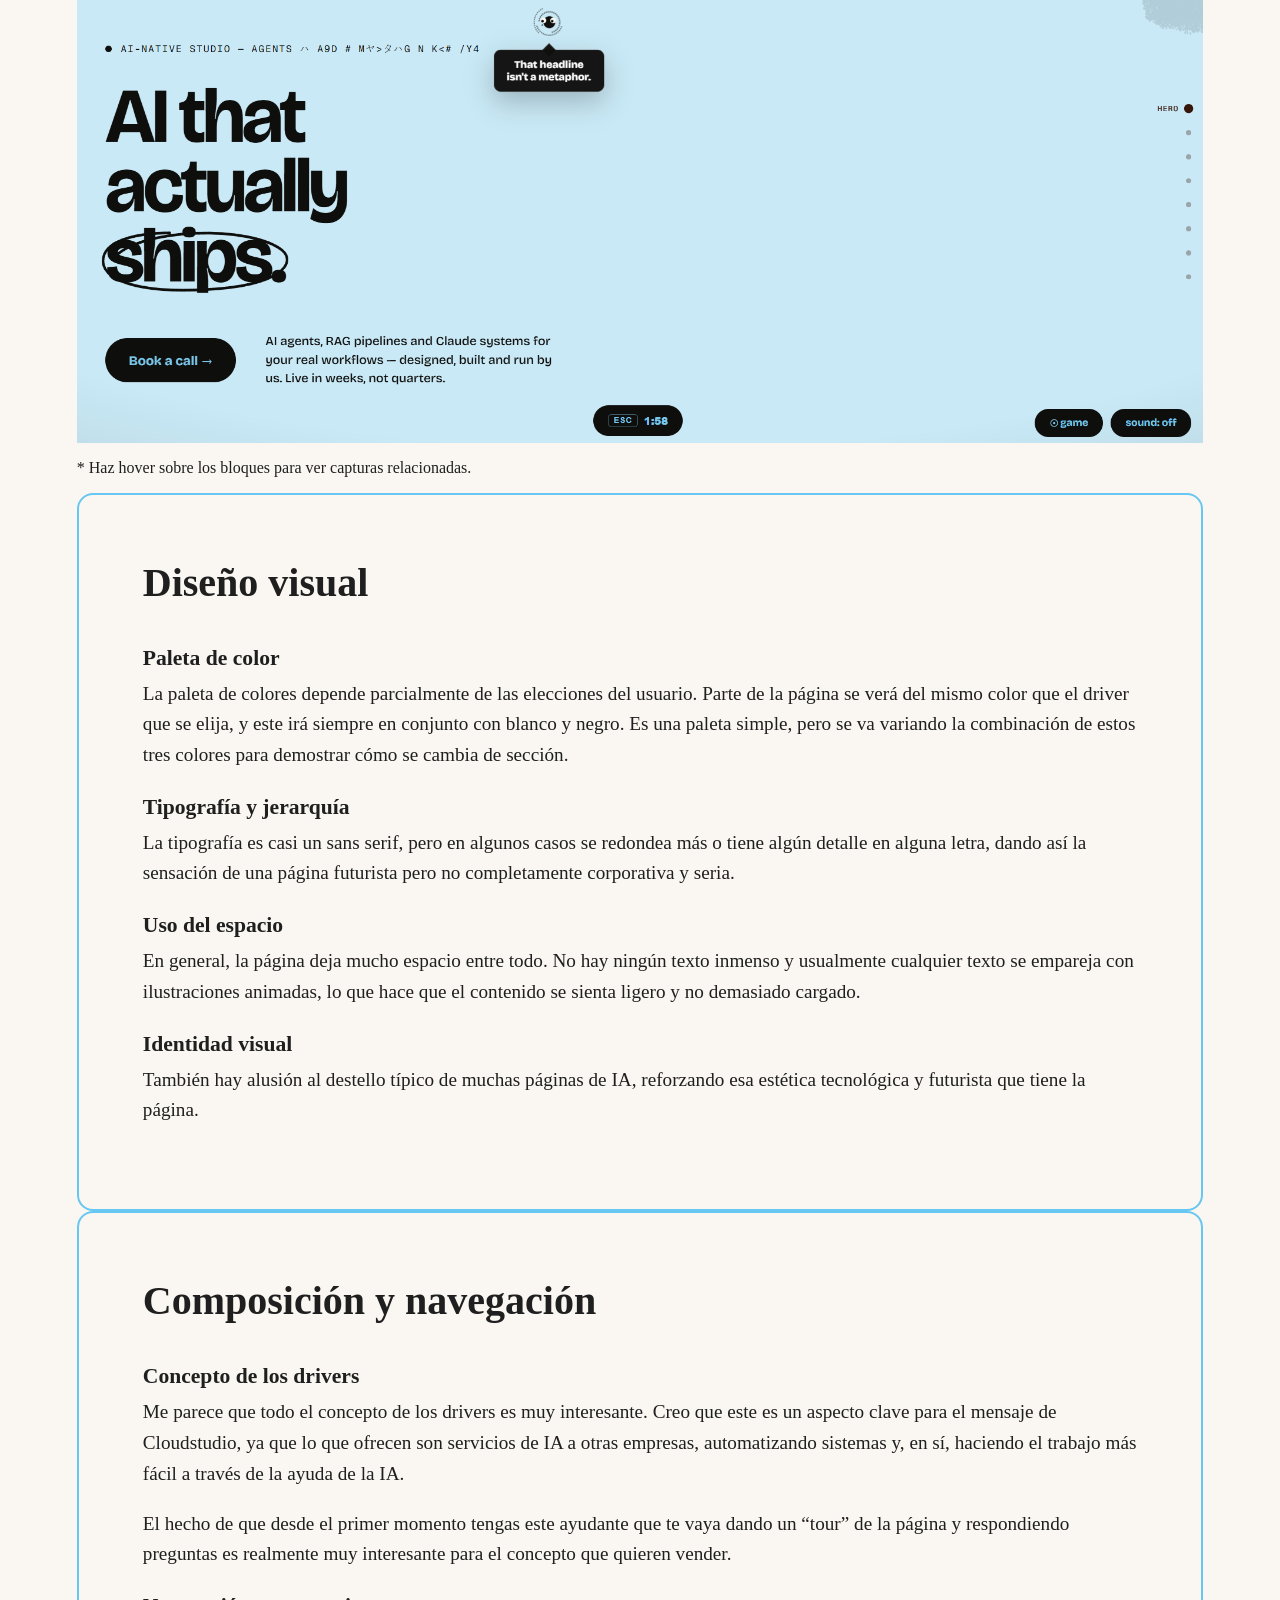
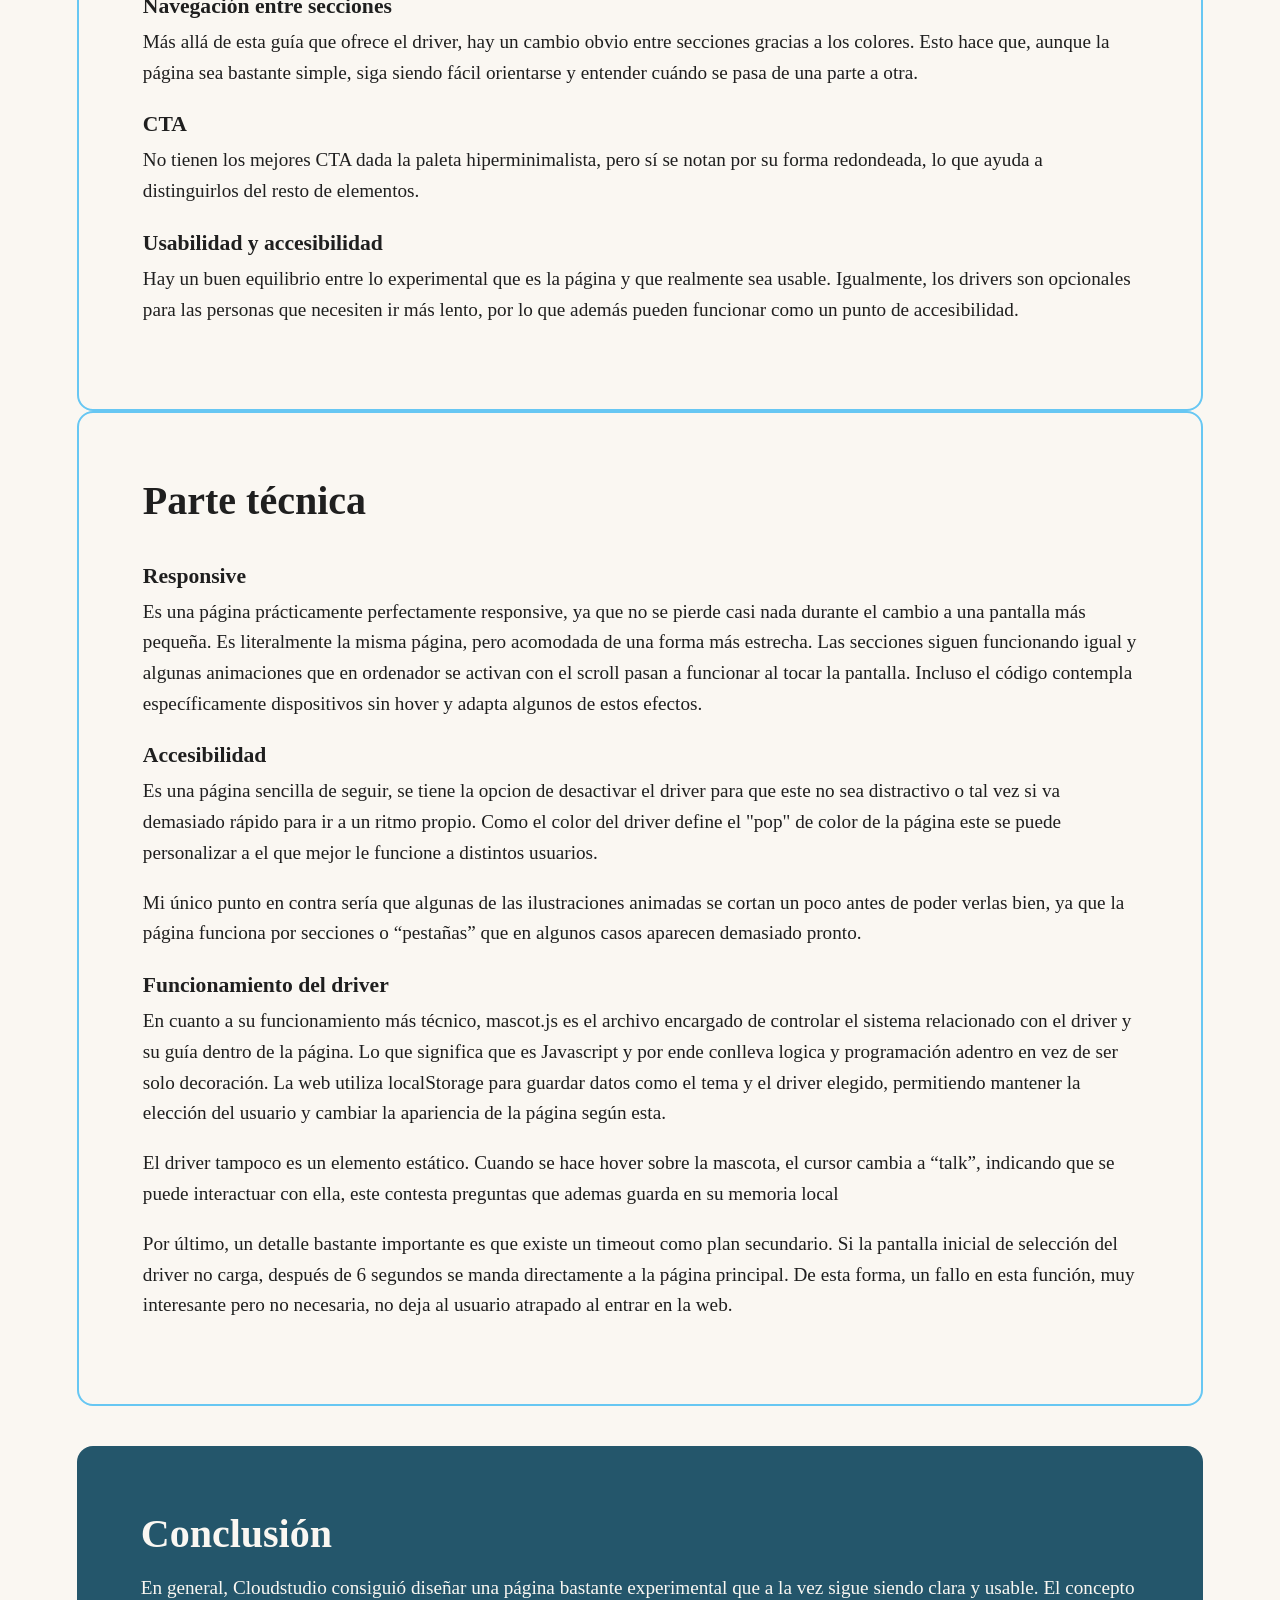
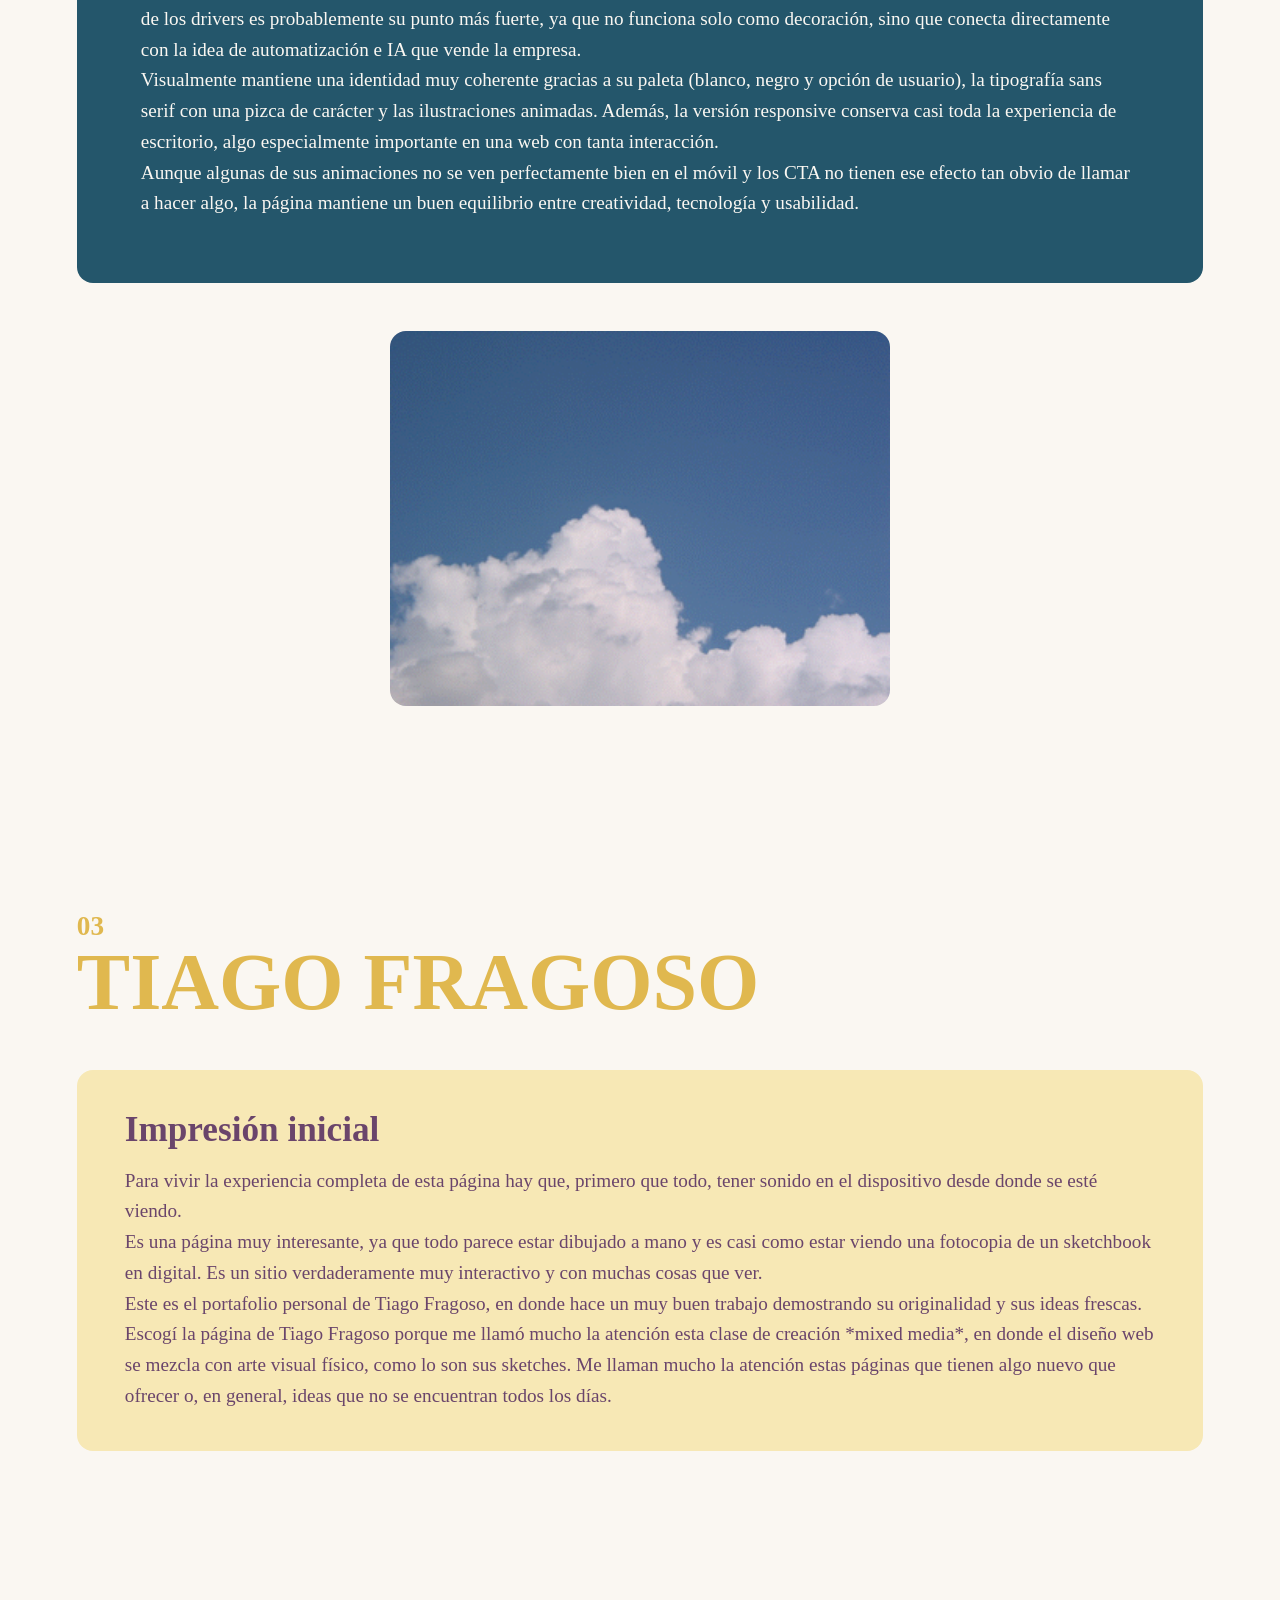
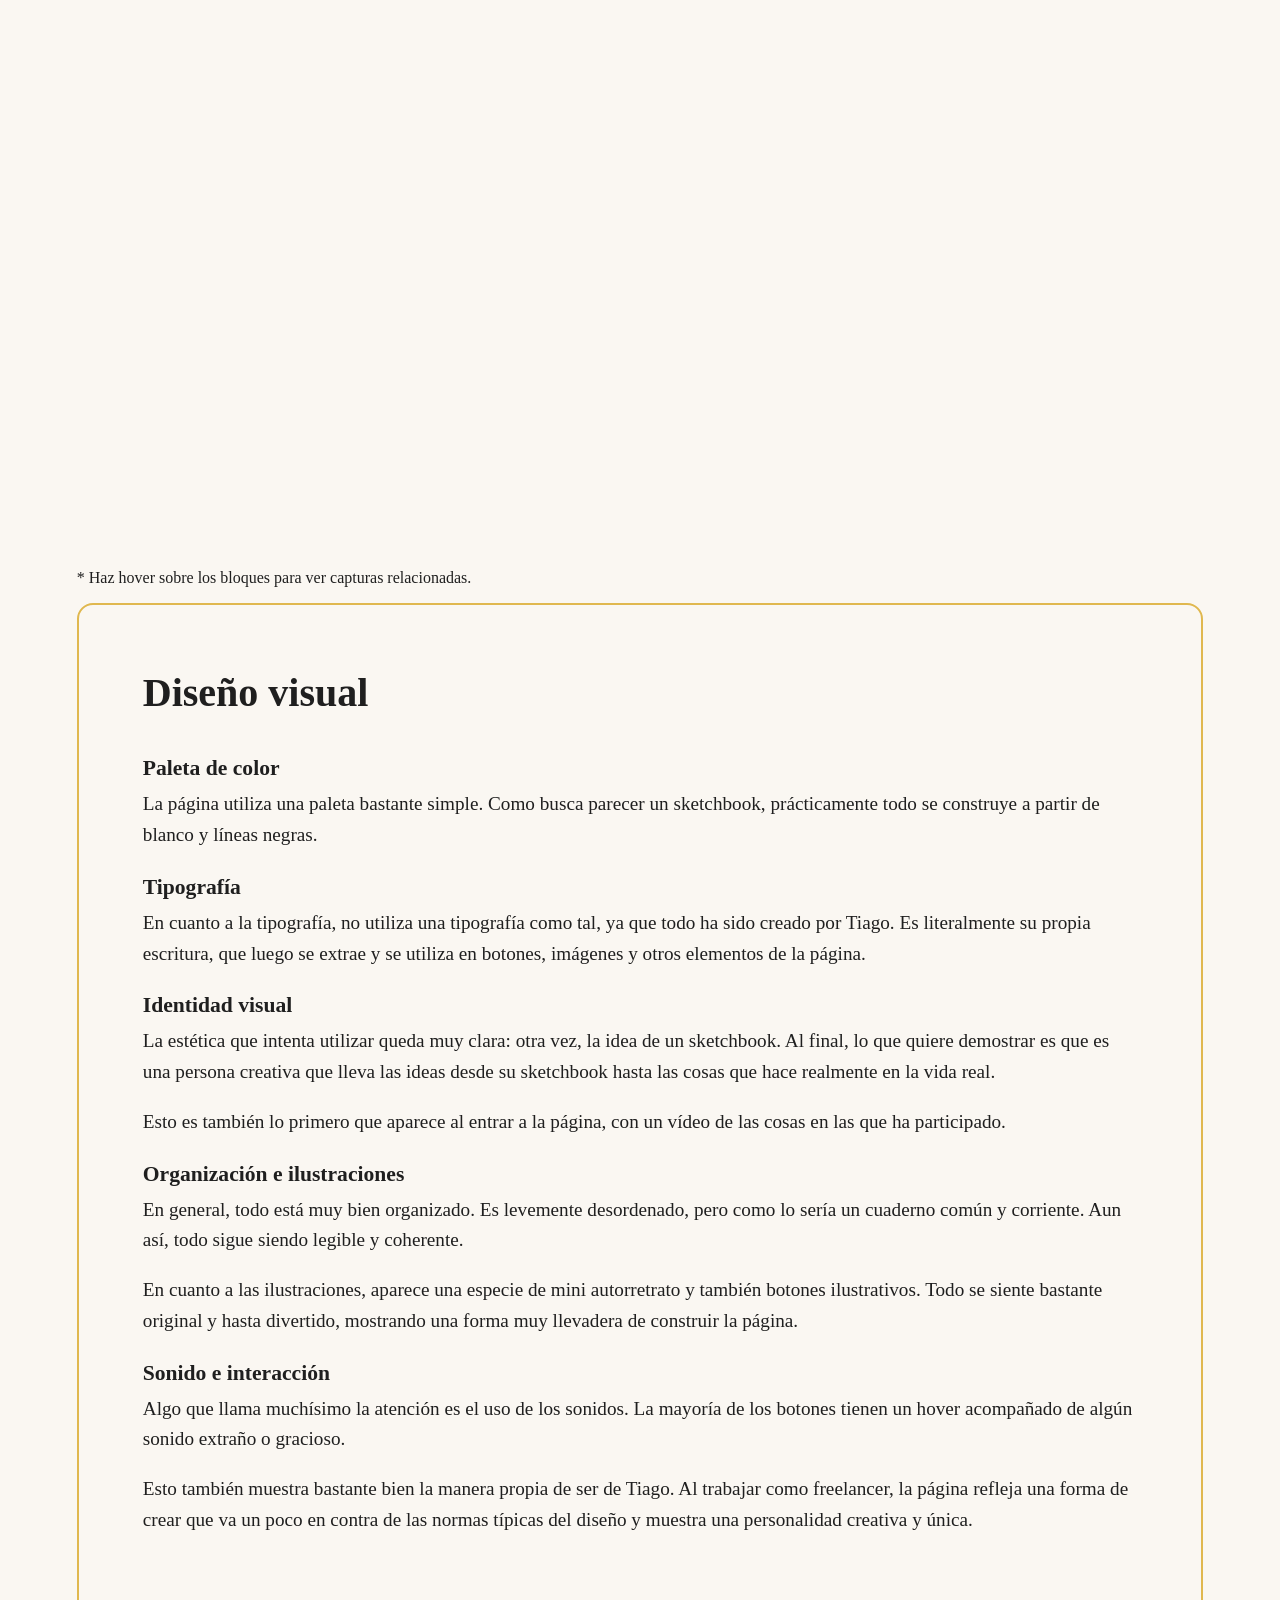
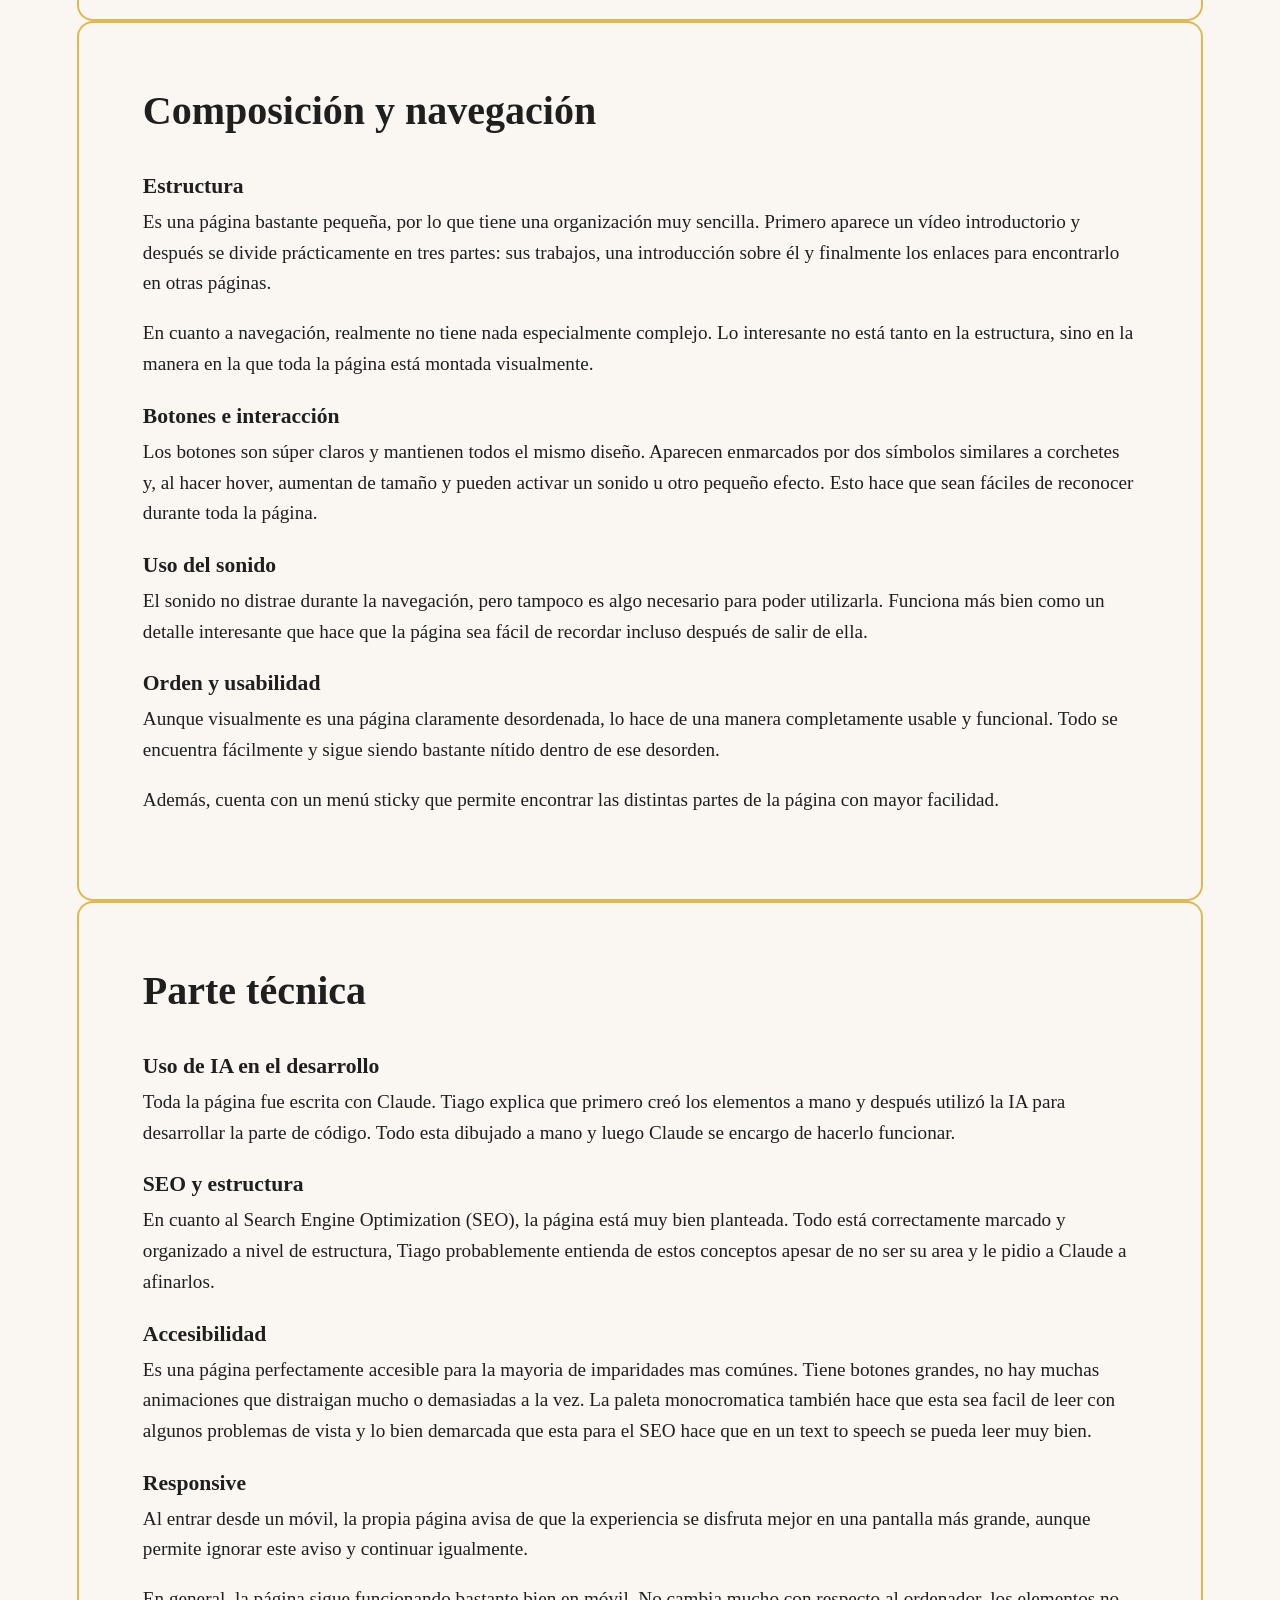
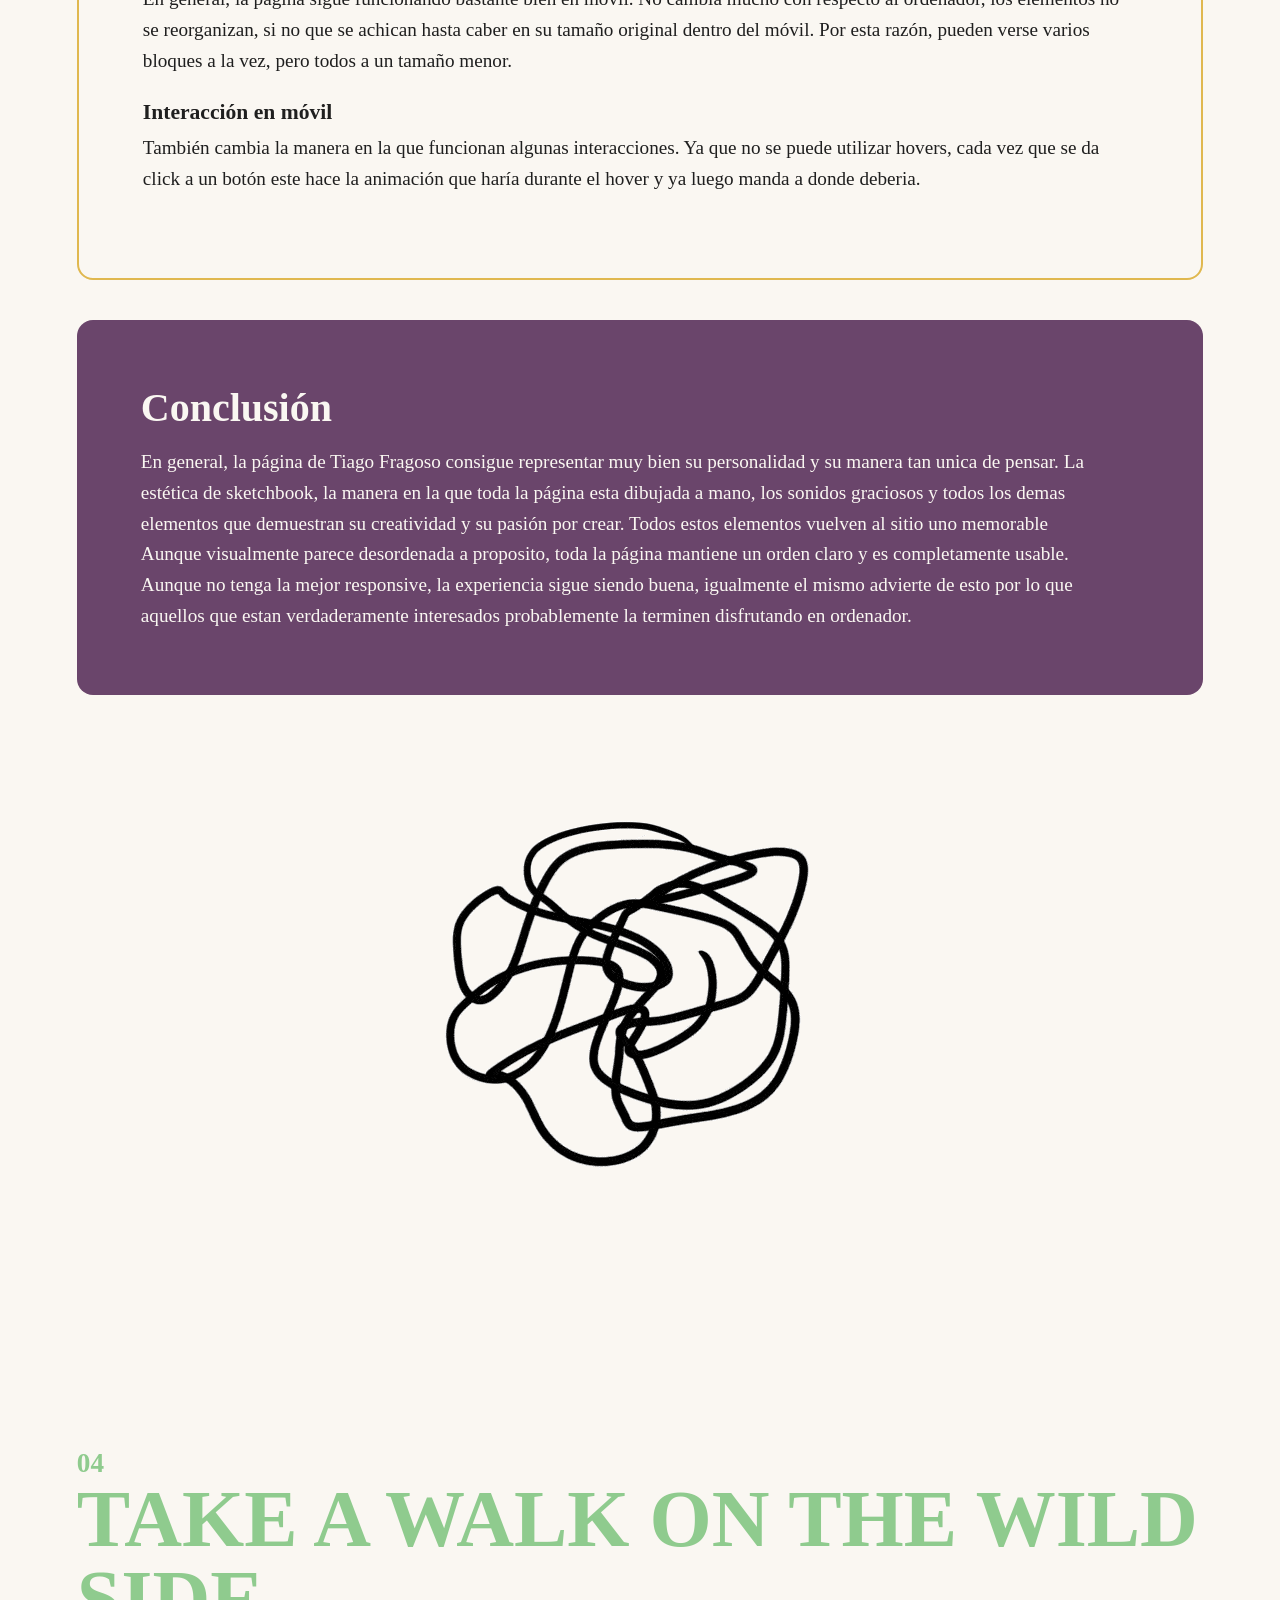
==== commit 1efcd706: "Fix CSS paths for GitHub Pages" ====
--- a/SOW/index.html
+++ b/SOW/index.html
@@ -15,10 +15,8 @@
     <title>Proyecto de análisis web</title>
 
 
-
-    <link rel="stylesheet" href="../estilos/index.css">
-
-    <link rel="stylesheet" href="../estilos/sow.css">
+<link rel="stylesheet" href="../Estilos/index.css">
+<link rel="stylesheet" href="../Estilos/sow.css">
 
 </head>
 
@@ -49,7 +47,7 @@
 
 
 
-    <!-- LANDING -->
+    <!-- Portada que contiene nombre, titulo y seccion de botones-->
 
 
 
@@ -67,7 +65,7 @@
 
         <p class="intro">
 
-            Análisis visual, estructural y técnico de cuatro sitios web premiados.
+            Análisis visual, estructural y técnico de sitios web que me inspiraron o me llamaron la atención.
 
         </p>
 
@@ -129,7 +127,7 @@
 
 
 
-    <!-- 01 ELESPACIO -->
+    <!-- ELESPACIO -->
 
 
 
@@ -191,7 +189,7 @@
 
 
 
-        <!-- iframe de ELESPACIO -->
+        <!-- imagen ELESPACIO-->
 
 <div class="hero-web">
 
--- a/Estilos/index.css
+++ b/Estilos/index.css
@@ -0,0 +1,25 @@
+:root {
+    --background: #FAF7F2;
+    --text: #1F1F1F;
+}
+
+* {
+    box-sizing: border-box;
+}
+
+body {
+    margin: 0;
+    background-color: var(--background);
+    color: var(--text);
+    font-family: "Times New Roman", Times, serif;
+}
+
+a {
+    color: inherit;
+    text-decoration: none;
+}
+
+img {
+    max-width: 100%;
+    display: block;
+}
--- a/Estilos/sow.css
+++ b/Estilos/sow.css
@@ -0,0 +1,674 @@
+/* =========================
+   PORTADA
+   ========================= */
+
+.landing {
+    min-height: 100vh;
+    padding: clamp(1.5rem, 4vw, 3rem);
+    display: flex;
+    flex-direction: column;
+    align-items: center;
+    text-align: center;
+}
+
+.nombre {
+    margin: 0 0 1rem;
+    font-size: clamp(1.4rem, 3vw, 2rem);
+    font-weight: bold;
+}
+
+.landing h1 {
+    margin: 0;
+    font-size: clamp(3rem, 8vw, 5rem);
+    line-height: 0.95;
+    font-weight: bold;
+}
+
+.intro {
+    margin-top: 1.5rem;
+    font-size: clamp(1rem, 2vw, 1.2rem);
+    font-style: italic;
+}
+
+
+/* =========================
+   BOTONES DE LA PORTADA
+   ========================= */
+
+.botones-web {
+    width: min(100%, 1000px);
+    margin-top: 5rem;
+    display: grid;
+    grid-template-columns: repeat(auto-fit, minmax(180px, 1fr));
+    gap: clamp(1.5rem, 4vw, 3rem);
+}
+
+.boton-web {
+    width: 100%;
+    display: flex;
+    flex-direction: column;
+    align-items: center;
+    gap: 1.4rem;
+    font-weight: bold;
+}
+
+.boton-web img {
+    width: clamp(120px, 20vw, 220px);
+    height: clamp(120px, 20vw, 220px);
+    object-fit: contain;
+    transition: transform 0.3s ease;
+}
+
+.boton-web:hover img {
+    transform: scale(1.08);
+}
+
+.boton-web p {
+    margin: 0;
+    font-size: clamp(1rem, 2vw, 1.4rem);
+}
+
+/* Colores de cada web */
+.espacio {
+    color: #E96A8D;
+}
+
+.cloud {
+    color: #67C7F3;
+}
+
+.tiago {
+    color: #E0B84F;
+}
+
+.wild {
+    color: #8FCB8E;
+}
+
+
+/* =========================
+   CONTENEDOR DEL ANÁLISIS
+   ========================= */
+
+/* Conservamos el nombre grid-analisis porque así aparece en el HTML,
+   aunque ahora los bloques se organizan con Flexbox en columna. */
+.grid-analisis {
+    display: flex;
+    flex-direction: column;
+    gap: 2rem;
+}
+
+
+/* =========================
+   SECCIONES
+   ========================= */
+
+.seccion-web {
+    min-height: 100vh;
+    padding:
+        clamp(4rem, 8vw, 7rem)
+        clamp(1.25rem, 6vw, 8rem);
+}
+
+.cabecera-seccion {
+    margin-bottom: 3rem;
+}
+
+.numero-seccion {
+    margin: 0;
+    font-size: clamp(1.2rem, 3vw, 1.7rem);
+    font-weight: bold;
+}
+
+.seccion-web h2 {
+    margin: 0;
+    font-size: clamp(2.7rem, 8vw, 5rem);
+    line-height: 1;
+}
+
+
+/* =========================
+   BLOQUES
+   ========================= */
+
+.bloque {
+    min-height: 420px;
+    padding: 3rem;
+    border: 2px solid #E96A8D;
+    border-radius: 1rem;
+    display: flex;
+    flex-direction: column;
+    justify-content: center;
+    transition:
+        transform 0.25s ease,
+        box-shadow 0.25s ease,
+        background-color 0.25s ease;
+}
+
+.bloque:hover {
+    transform: translateY(-6px) scale(1.02);
+    box-shadow: 0 12px 30px rgba(0, 0, 0, 0.08);
+}
+
+.bloque h3 {
+    margin-top: 0;
+    font-size: 2.3rem;
+}
+
+.bloque p {
+    margin-bottom: 0;
+    font-size: 1.25rem;
+    line-height: 1.6;
+}
+
+
+/* =========================
+   IFRAMES
+   ========================= */
+
+.iframe-bloque {
+    padding: 0;
+    overflow: hidden;
+}
+
+.iframe-bloque iframe {
+    width: 100%;
+    height: 100%;
+    min-height: 420px;
+    border: none;
+    border-radius: 1rem;
+}
+
+.iframe-web {
+    width: 100%;
+    height: clamp(420px, 70vh, 750px);
+    margin: 2.5rem 0 3rem;
+    border-radius: 1rem;
+    overflow: hidden;
+}
+
+.iframe-web iframe {
+    width: 100%;
+    height: 100%;
+    border: 0;
+}
+
+
+/* =========================
+   CONCLUSIÓN
+   ========================= */
+
+.conclusion-seccion {
+    width: 100%;
+    margin-top: 2.5rem;
+    padding: clamp(1.5rem, 5vw, 4rem);
+    min-height: 220px;
+    color: #FAF7F2;
+    border-radius: 1rem;
+    display: flex;
+    flex-direction: column;
+    justify-content: center;
+}
+
+.conclusion-seccion h3 {
+    margin: 0 0 1rem;
+    font-size: clamp(1.8rem, 4vw, 2.5rem);
+}
+
+.conclusion-seccion p {
+    margin: 0;
+    max-width: 1100px;
+    font-size: clamp(1rem, 2vw, 1.2rem);
+    line-height: 1.6;
+}
+
+
+/* =========================
+   GIF
+   ========================= */
+
+.gif-seccion {
+    margin-top: 3rem;
+    display: flex;
+    justify-content: center;
+}
+
+.gif-seccion img {
+    width: min(100%, 500px);
+    border-radius: 1rem;
+}
+
+
+/* =========================
+   COLORES DE CADA SECCIÓN
+   ========================= */
+
+/* ELESPACIO */
+.espacio-seccion h2,
+.espacio-seccion .numero-seccion {
+    color: #E96A8D;
+}
+
+.espacio-seccion .bloque {
+    border-color: #E96A8D;
+}
+
+.conclusion-espacio {
+    background-color: #24324A;
+}
+
+/* CLOUDSTUDIO */
+.cloud-seccion h2,
+.numero-cloud {
+    color: #67C7F3;
+}
+
+.bloque-cloud {
+    border-color: #67C7F3;
+}
+
+.conclusion-cloud {
+    background-color: #24566B;
+}
+
+/* TIAGO FRAGOSO */
+.tiago-seccion h2,
+.numero-tiago {
+    color: #E0B84F;
+}
+
+.bloque-tiago {
+    border-color: #E0B84F;
+}
+
+.conclusion-tiago {
+    background-color: #6A456B;
+}
+
+/* TAKE A WALK ON THE WILD SIDE */
+.wild-seccion h2,
+.numero-wild {
+    color: #8FCB8E;
+}
+
+.bloque-wild {
+    border-color: #8FCB8E;
+}
+
+.conclusion-wild {
+    background-color: #315E45;
+}
+
+
+/* =========================
+   STICKY NAV
+   ========================= */
+
+.sticky-nav {
+    position: fixed;
+    right: clamp(.5rem, 2vw, 2rem);
+    top: 50%;
+    transform: translateY(-50%);
+    display: flex;
+    flex-direction: column;
+    align-items: center;
+    gap: clamp(.6rem, 1.5vw, 1.2rem);
+    padding:
+        clamp(.8rem, 2vw, 1.4rem)
+        clamp(.55rem, 1.5vw, .9rem);
+    background-color: #1F1F1F;
+    border-radius: 2rem;
+    z-index: 1000;
+}
+
+.sticky-nav a {
+    font-size: clamp(1.1rem, 3vw, 1.7rem);
+    font-weight: bold;
+    line-height: 1;
+    transition: transform 0.2s ease;
+}
+
+.sticky-nav a:hover,
+.sticky-nav a:focus,
+.sticky-nav a:active {
+    transform: scale(1.4);
+}
+
+.nav-inicio {
+    color: #FAF7F2;
+}
+
+.nav-espacio {
+    color: #E96A8D;
+}
+
+.nav-cloud {
+    color: #67C7F3;
+}
+
+.nav-tiago {
+    color: #E0B84F;
+}
+
+.nav-wild {
+    color: #8FCB8E;
+}
+
+.nav-referencias {
+    background-color: #5A4032;
+    color: #F3EADB;
+}
+
+.nav-referencias:hover {
+    background-color: #F3EADB;
+    color: #5A4032;
+}
+
+
+/* =========================
+   BLOQUES INTERACTIVOS
+   ========================= */
+
+.bloque-interactivo {
+    position: relative;
+    overflow: hidden;
+}
+
+.contenido-texto {
+    position: relative;
+    z-index: 1;
+    transition: opacity 0.3s ease;
+}
+
+.imagen-hover {
+    position: absolute;
+    inset: 0;
+    width: 100%;
+    height: 100%;
+    object-fit: contain;
+    opacity: 0;
+    transition: opacity 0.3s ease;
+}
+
+.bloque-interactivo:hover .contenido-texto {
+    opacity: 0;
+}
+
+.bloque-interactivo:hover .imagen-hover {
+    opacity: 1;
+}
+
+
+/* =========================
+   IMÁGENES ENLAZADAS
+   ========================= */
+
+.imagen-link-bloque {
+    padding: 0;
+    overflow: hidden;
+}
+
+.imagen-link-bloque a {
+    display: block;
+    width: 100%;
+    height: 100%;
+}
+
+.imagen-link-bloque img {
+    width: 100%;
+    height: 100%;
+    min-height: 420px;
+    object-fit: contain;
+    transition: transform 0.3s ease;
+}
+
+.imagen-link-bloque:hover img {
+    transform: scale(1.03);
+}
+
+.hero-web {
+    width: 100%;
+}
+
+.hero-web img {
+    width: 100%;
+}
+
+
+/* =========================
+   IMPRESIÓN INICIAL
+   ========================= */
+
+.impresion-seccion {
+    width: 100%;
+    margin-bottom: 2.5rem;
+    padding: 2.5rem 3rem;
+    border-radius: 1rem;
+}
+
+.impresion-seccion h3 {
+    margin: 0 0 1rem;
+    font-size: 2.2rem;
+}
+
+.impresion-seccion p {
+    margin: 0;
+    font-size: 1.2rem;
+    line-height: 1.6;
+}
+
+.impresion-espacio {
+    background-color: #F9D9E2;
+    color: #24324A;
+}
+
+.impresion-cloud {
+    background-color: #DDF3FC;
+    color: #24566B;
+}
+
+.impresion-tiago {
+    background-color: #F7E8B5;
+    color: #6A456B;
+}
+
+.impresion-wild {
+    background-color: #DDEEDC;
+    color: #315E45;
+}
+
+
+/* =========================
+   CONTENIDO DE LOS BLOQUES
+   ========================= */
+
+.bloque-vertical,
+.conclusion-seccion {
+    padding: clamp(1.5rem, 5vw, 4rem);
+}
+
+.bloque-vertical h3,
+.conclusion-seccion h3 {
+    font-size: clamp(1.8rem, 4vw, 2.5rem);
+}
+
+.bloque-vertical h4,
+.contenido-texto h4 {
+    font-size: clamp(1.1rem, 2.5vw, 1.35rem);
+}
+
+.bloque-vertical p,
+.contenido-texto p,
+.conclusion-seccion p {
+    font-size: clamp(1rem, 2vw, 1.2rem);
+}
+
+.contenido-texto h4 {
+    margin: 1.5rem 0 0.5rem;
+    font-weight: bold;
+}
+
+.contenido-texto p {
+    margin: 0 0 1.2rem;
+    line-height: 1.6;
+}
+
+.contenido-texto strong {
+    font-weight: bold;
+}
+
+
+/* =========================
+   MÓVIL
+   ========================= */
+
+@media (max-width: 650px) {
+
+    .nota-hover {
+        display: none;
+    }
+
+    /* Portada 2x2 */
+    .botones-web {
+        grid-template-columns: repeat(2, 1fr);
+        gap: 1.5rem 1rem;
+        margin-top: 3rem;
+    }
+
+    .boton-web img {
+        width: 120px;
+        height: 120px;
+    }
+
+    .boton-web p {
+        font-size: 1rem;
+    }
+
+    /* Menos espacio lateral */
+    .seccion-web {
+        padding-left: 1rem;
+        padding-right: 3.5rem;
+    }
+
+    /* Bloques más compactos */
+    .bloque-vertical,
+    .conclusion-seccion {
+        min-height: auto;
+        padding: 1.5rem;
+    }
+
+    /* En móvil el texto y la imagen quedan visibles */
+    .bloque-interactivo {
+        overflow: visible;
+    }
+
+    .bloque-interactivo .contenido-texto {
+        opacity: 1;
+    }
+
+    .bloque-interactivo .imagen-hover {
+        position: static;
+        opacity: 1;
+        width: 100%;
+        height: auto;
+        object-fit: contain;
+        margin-top: 1.5rem;
+        border-radius: .75rem;
+    }
+
+    .bloque-interactivo:hover .contenido-texto,
+    .bloque-interactivo:hover .imagen-hover {
+        opacity: 1;
+    }
+
+    .iframe-web {
+        height: 500px;
+    }
+
+    .sticky-nav {
+        right: .4rem;
+        padding: .8rem .55rem;
+        gap: .7rem;
+    }
+
+    .sticky-nav a {
+        font-size: 1.1rem;
+    }
+
+    .sticky-nav a:hover,
+    .sticky-nav a:focus,
+    .sticky-nav a:active {
+        transform: scale(1.2);
+    }
+}
+
+
+/* =========================
+   REFERENCIAS
+   ========================= */
+
+.referencias {
+    min-height: 100vh;
+    padding:
+        clamp(4rem, 8vw, 7rem)
+        clamp(1.25rem, 6vw, 8rem);
+    background-color: #5A4032;
+    color: #F3EADB;
+}
+
+.cabecera-referencias {
+    display: flex;
+    align-items: flex-start;
+    gap: 1.5rem;
+    margin-bottom: 3rem;
+}
+
+.numero-referencias {
+    margin: 0;
+    font-size: clamp(1.2rem, 3vw, 1.7rem);
+    font-weight: bold;
+}
+
+.referencias h2 {
+    margin: 0;
+    font-size: clamp(2.7rem, 8vw, 5rem);
+    line-height: 0.9;
+}
+
+.bloque-referencias {
+    width: min(100%, 1000px);
+    padding: clamp(1.5rem, 5vw, 4rem);
+    background-color: #F3EADB;
+    color: #4A352B;
+    border-radius: 1.5rem;
+}
+
+.bloque-referencias h3 {
+    margin-top: 0;
+    margin-bottom: 1.5rem;
+    font-size: clamp(1.5rem, 3vw, 2rem);
+}
+
+.bloque-referencias h3:not(:first-child) {
+    margin-top: 3rem;
+}
+
+.bloque-referencias p {
+    margin: 0 0 1.5rem;
+    padding-left: 2rem;
+    text-indent: -2rem;
+    font-size: clamp(1rem, 2vw, 1.15rem);
+    line-height: 1.7;
+}
+
+.bloque-referencias a {
+    color: #6B4939;
+    text-decoration: underline;
+    text-decoration-thickness: 1px;
+    text-underline-offset: 0.2rem;
+    overflow-wrap: anywhere;
+}
+
+.bloque-referencias a:hover {
+    text-decoration-thickness: 2px;
+}
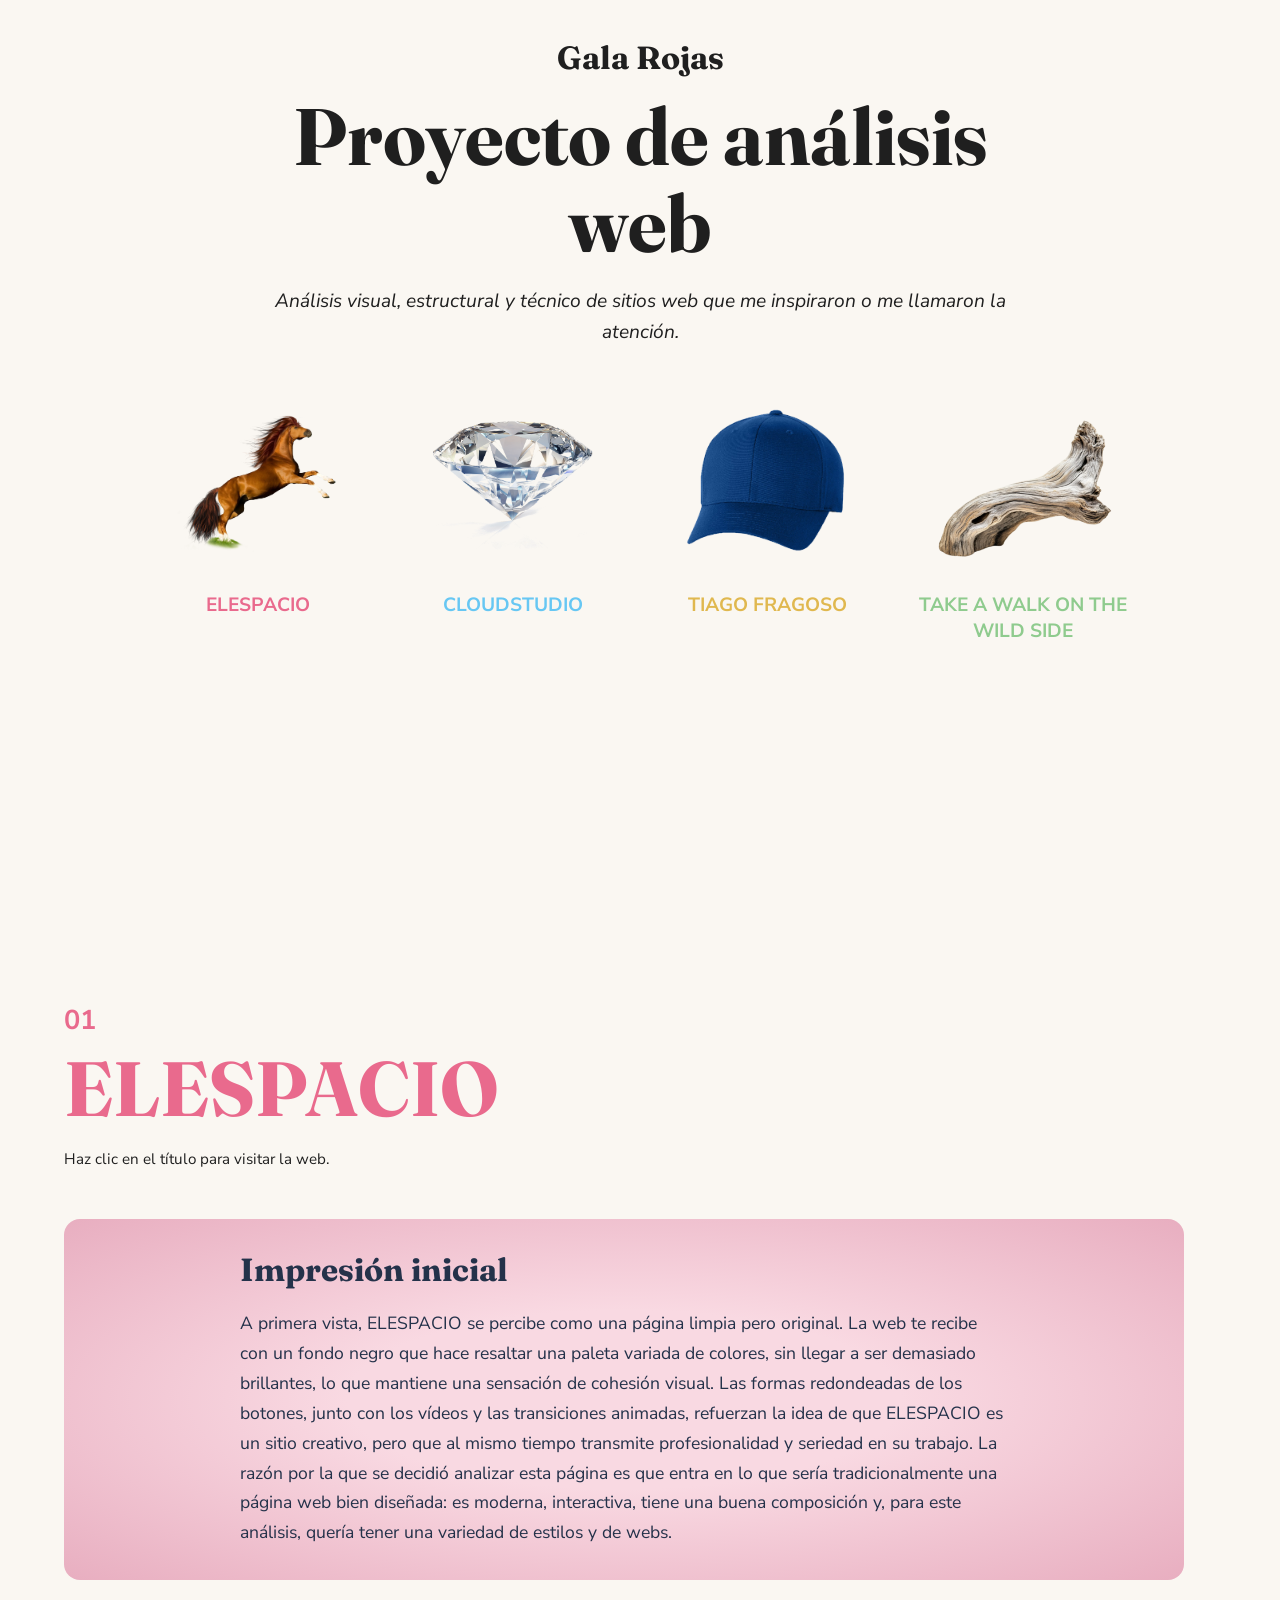
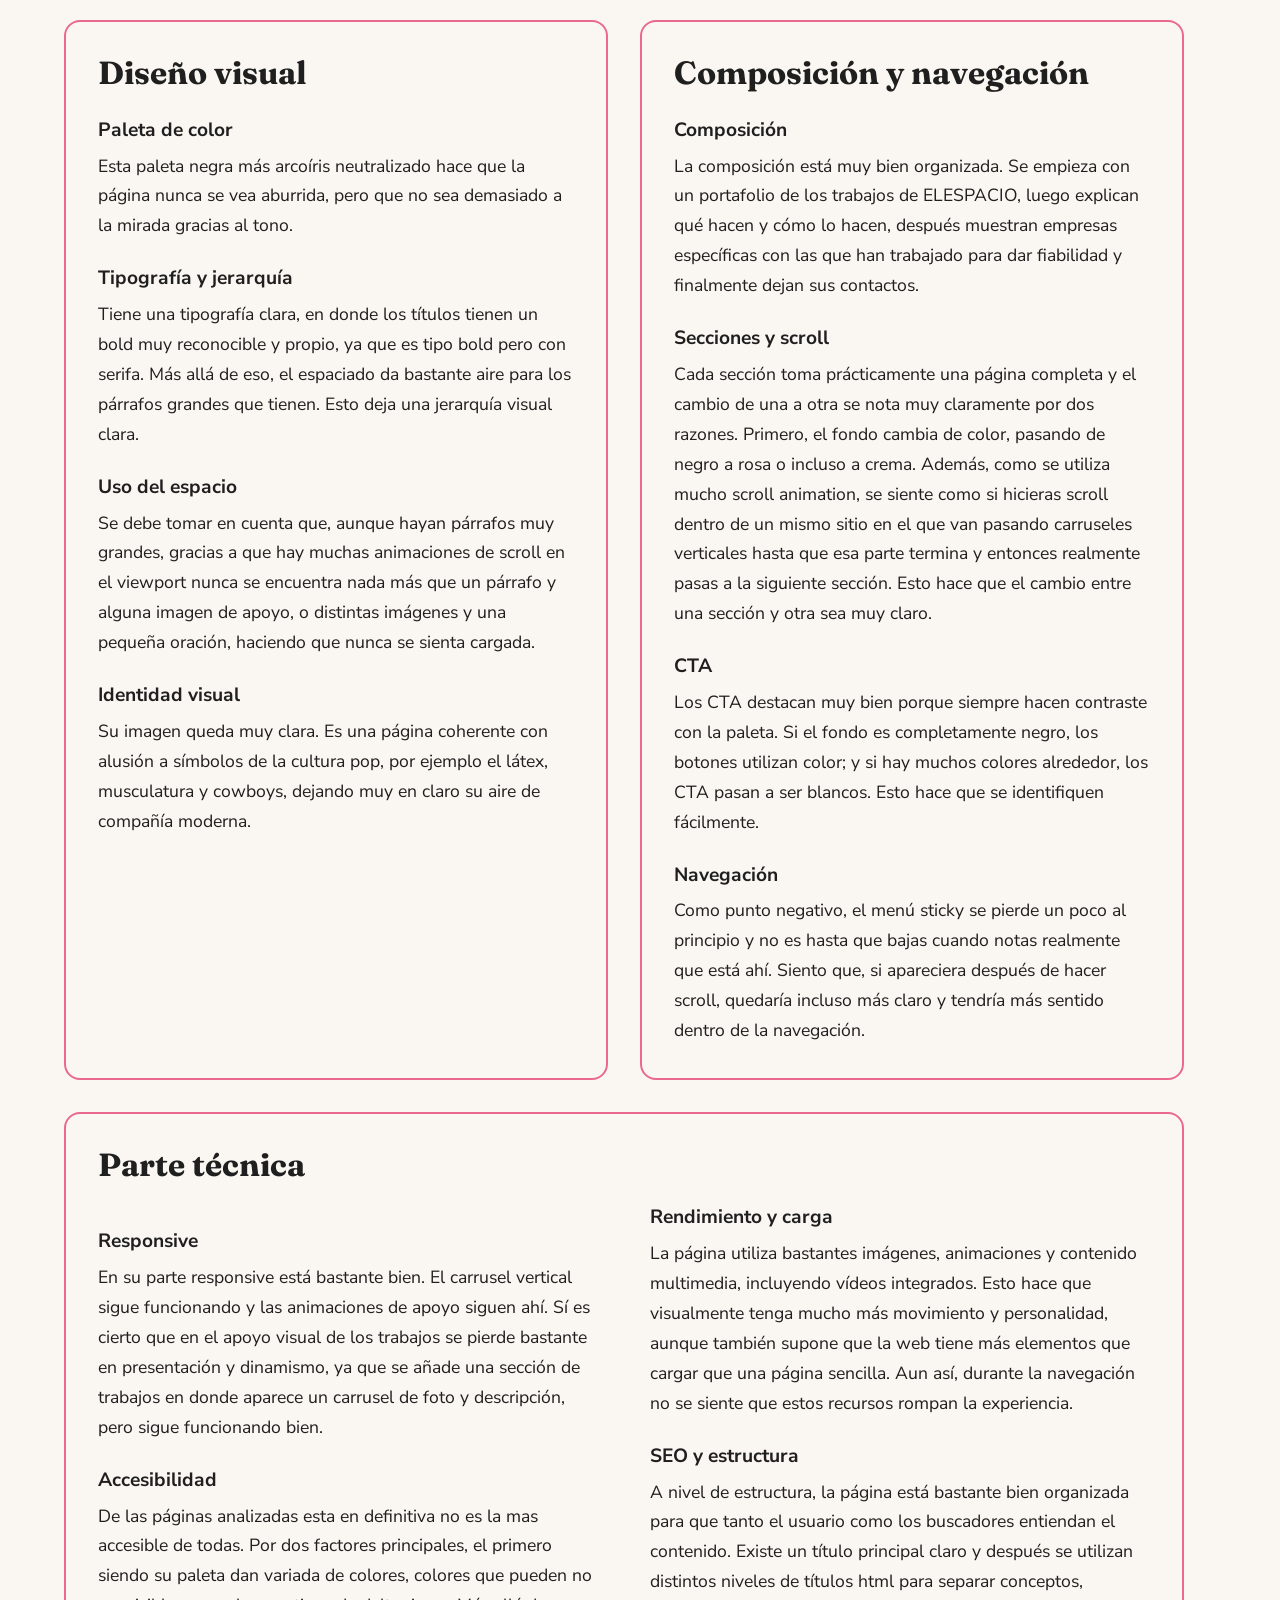
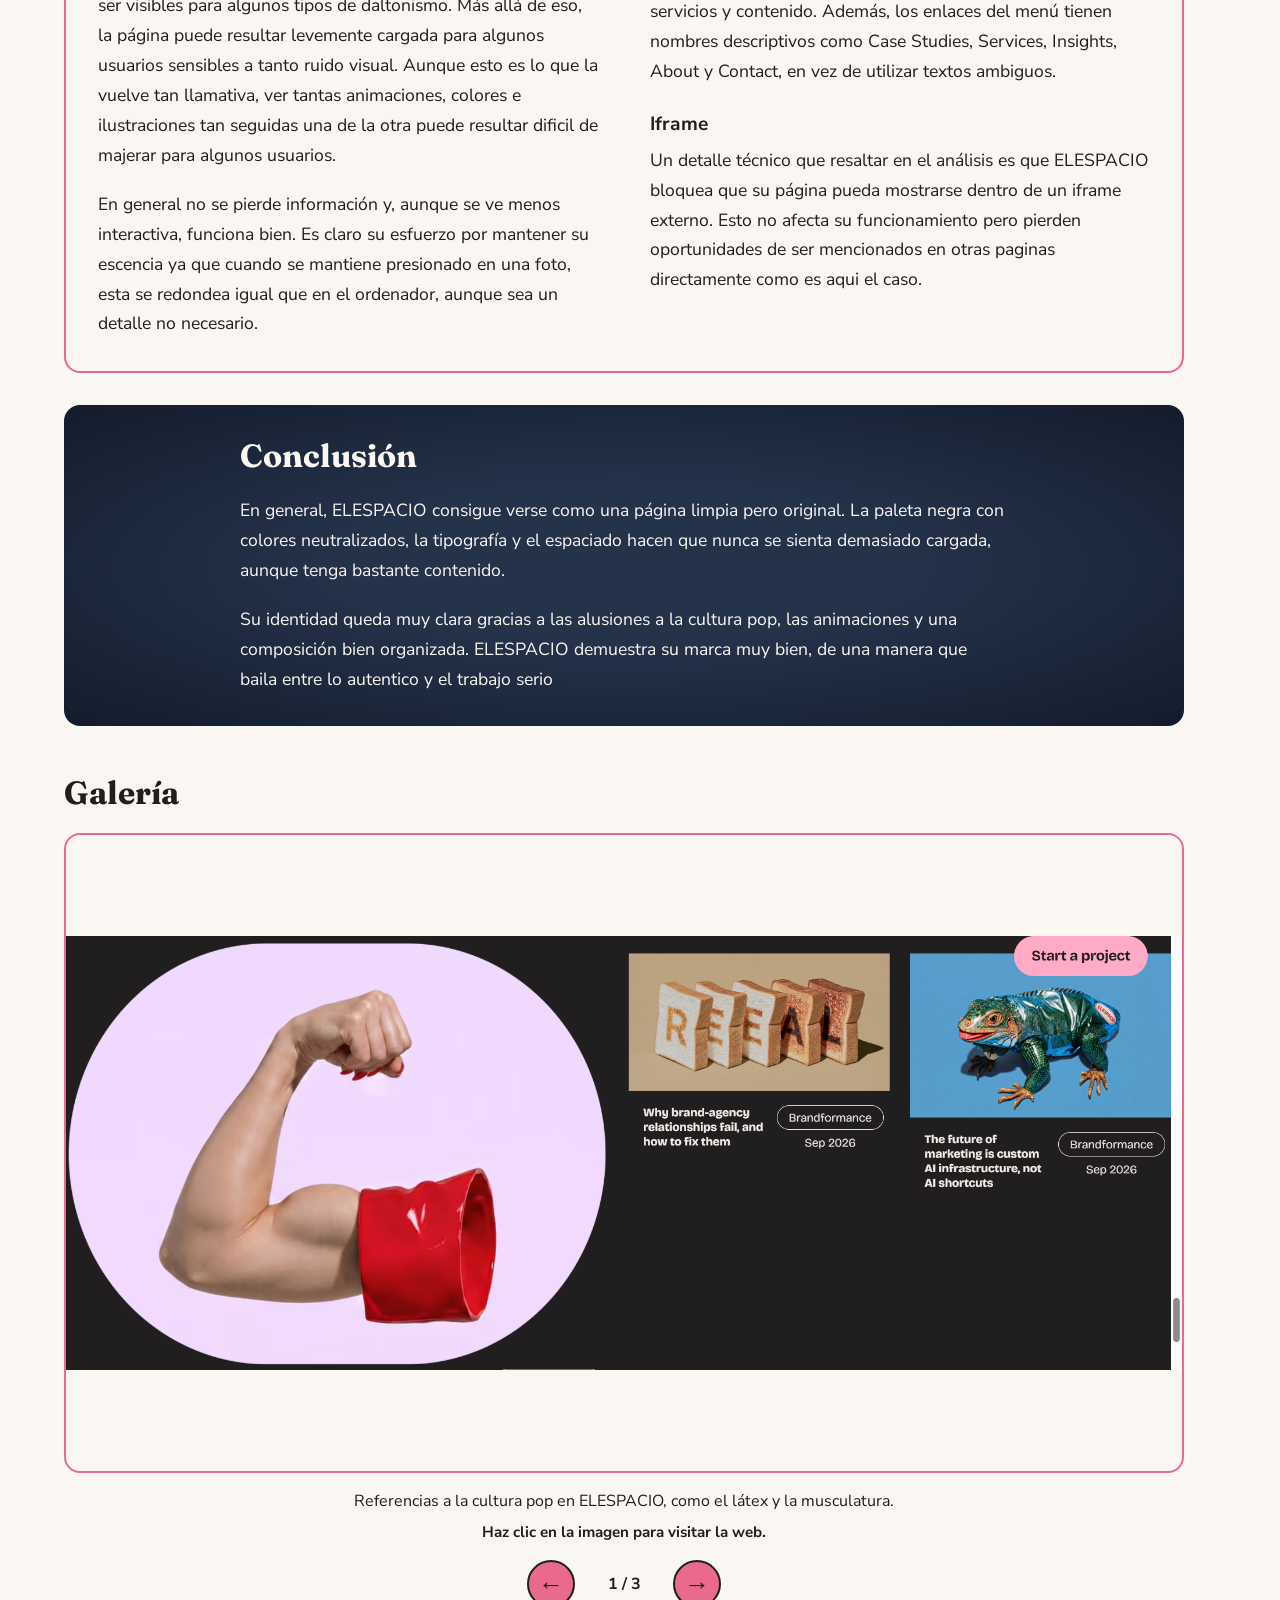
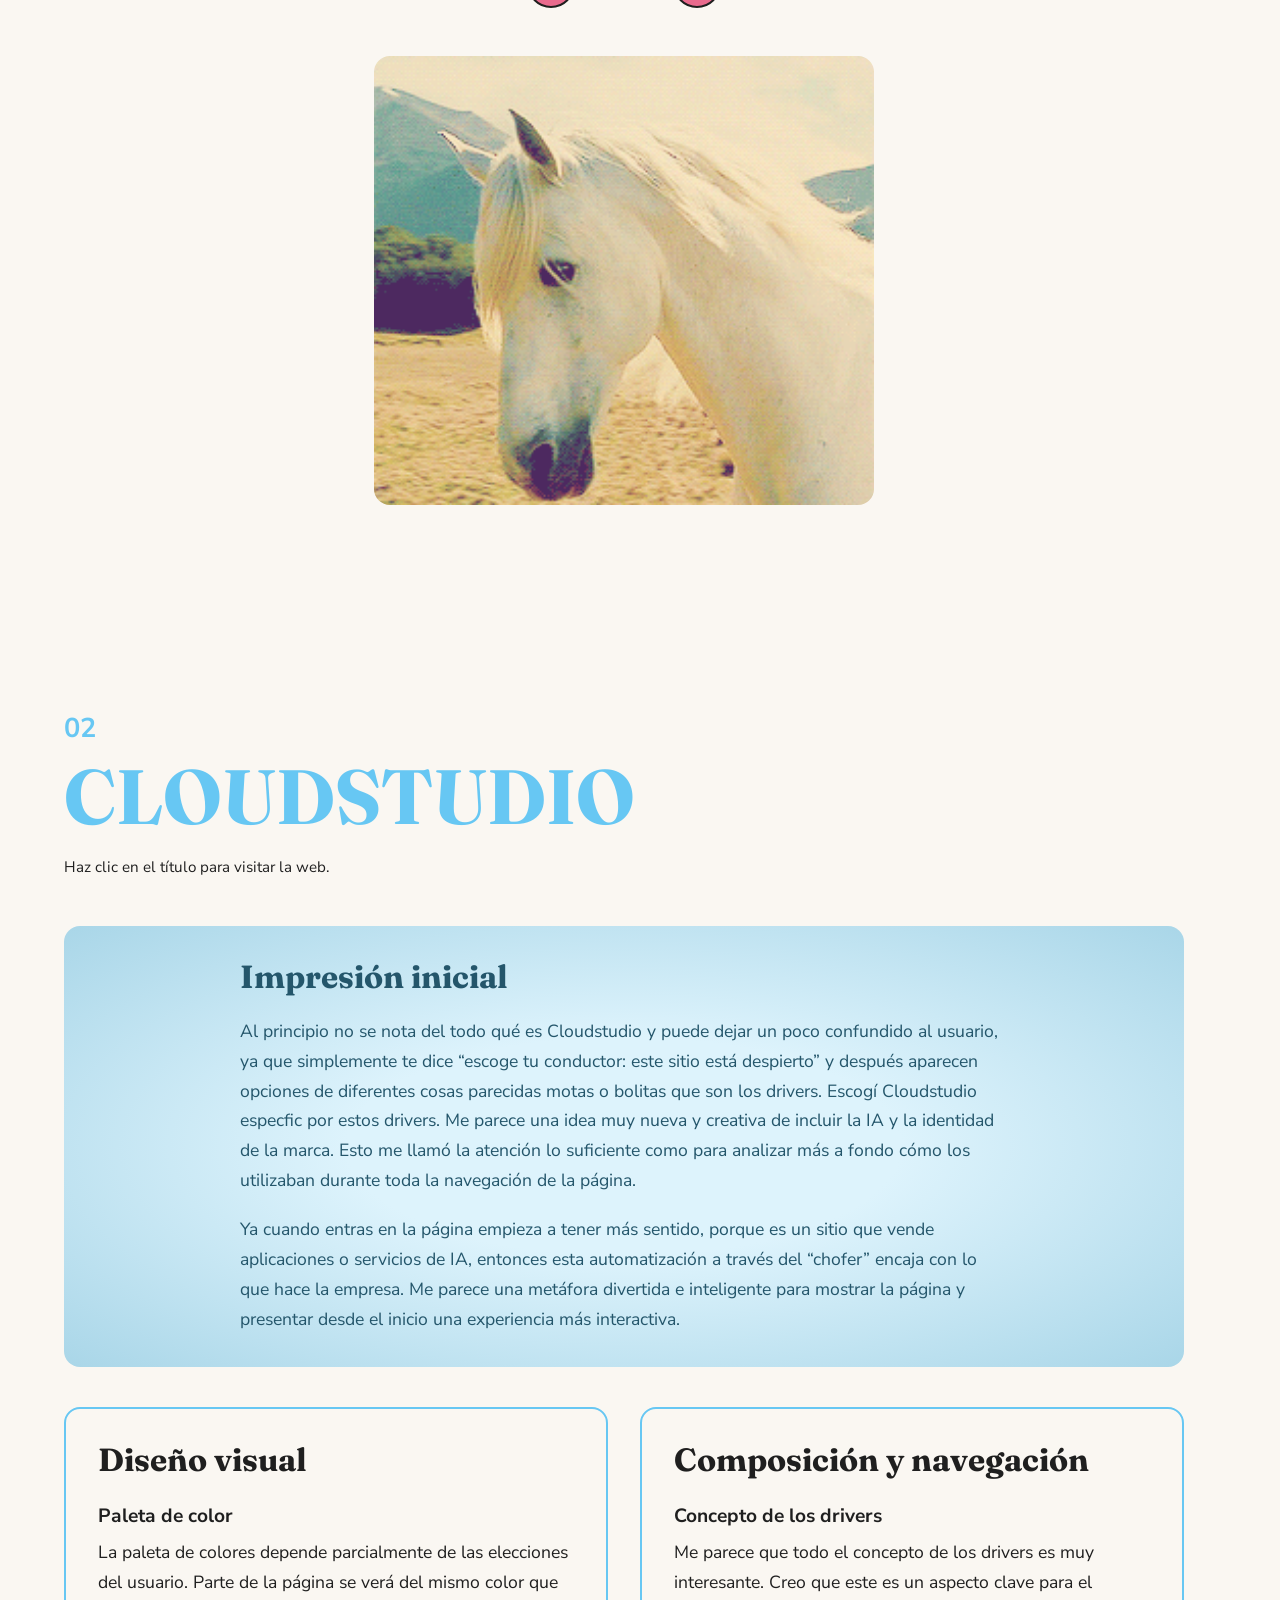
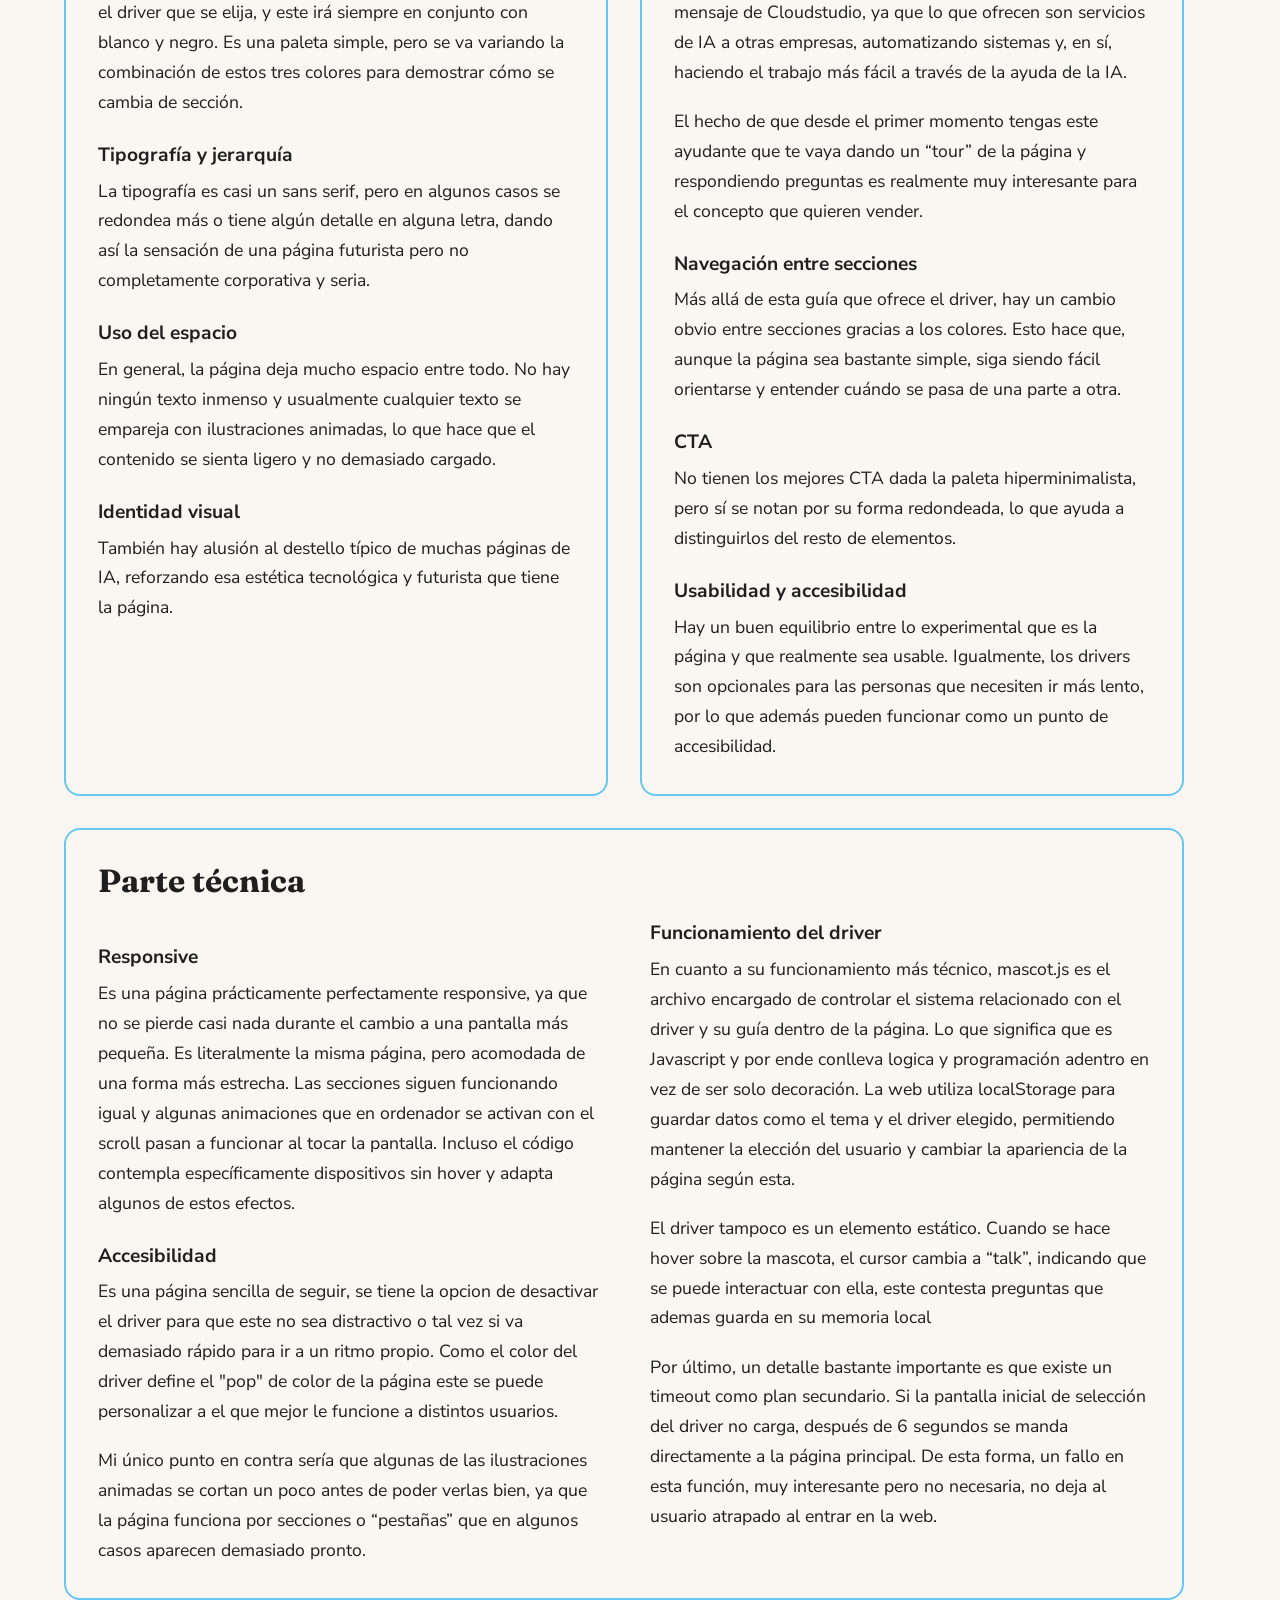
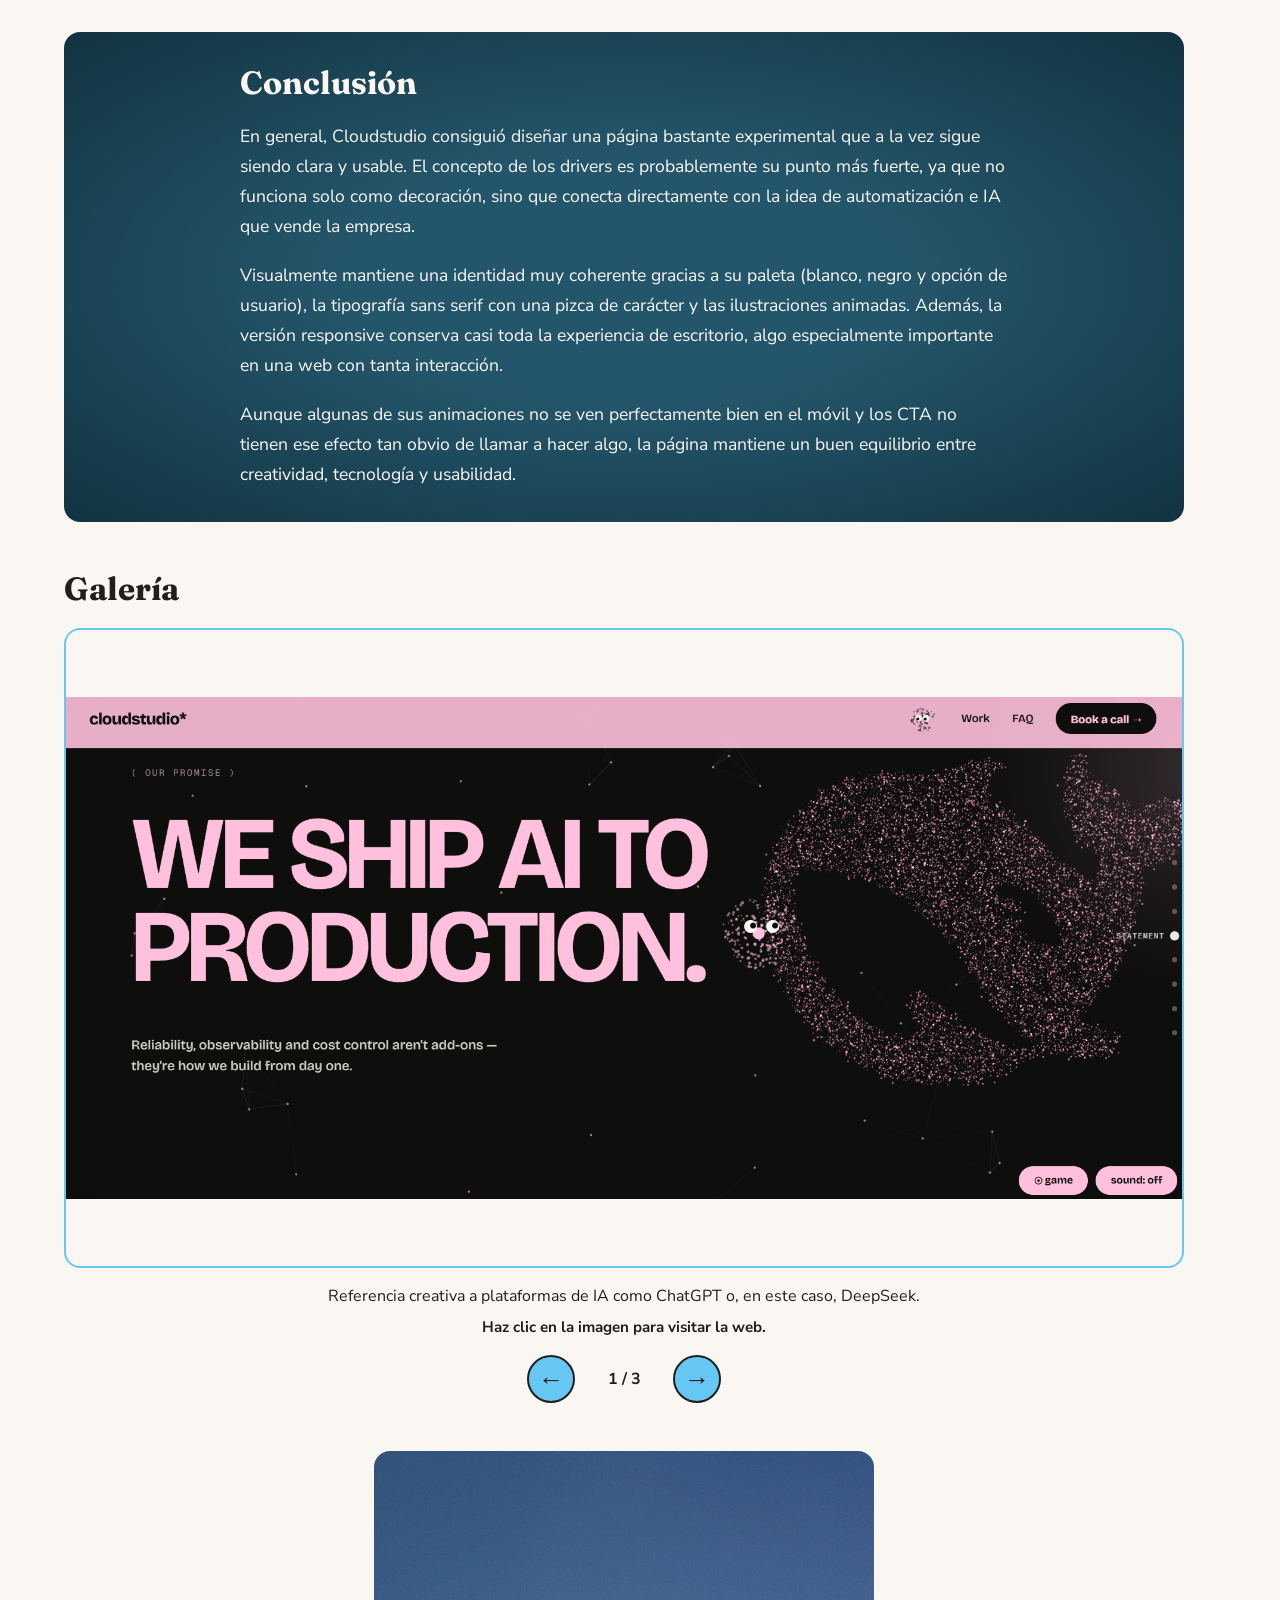
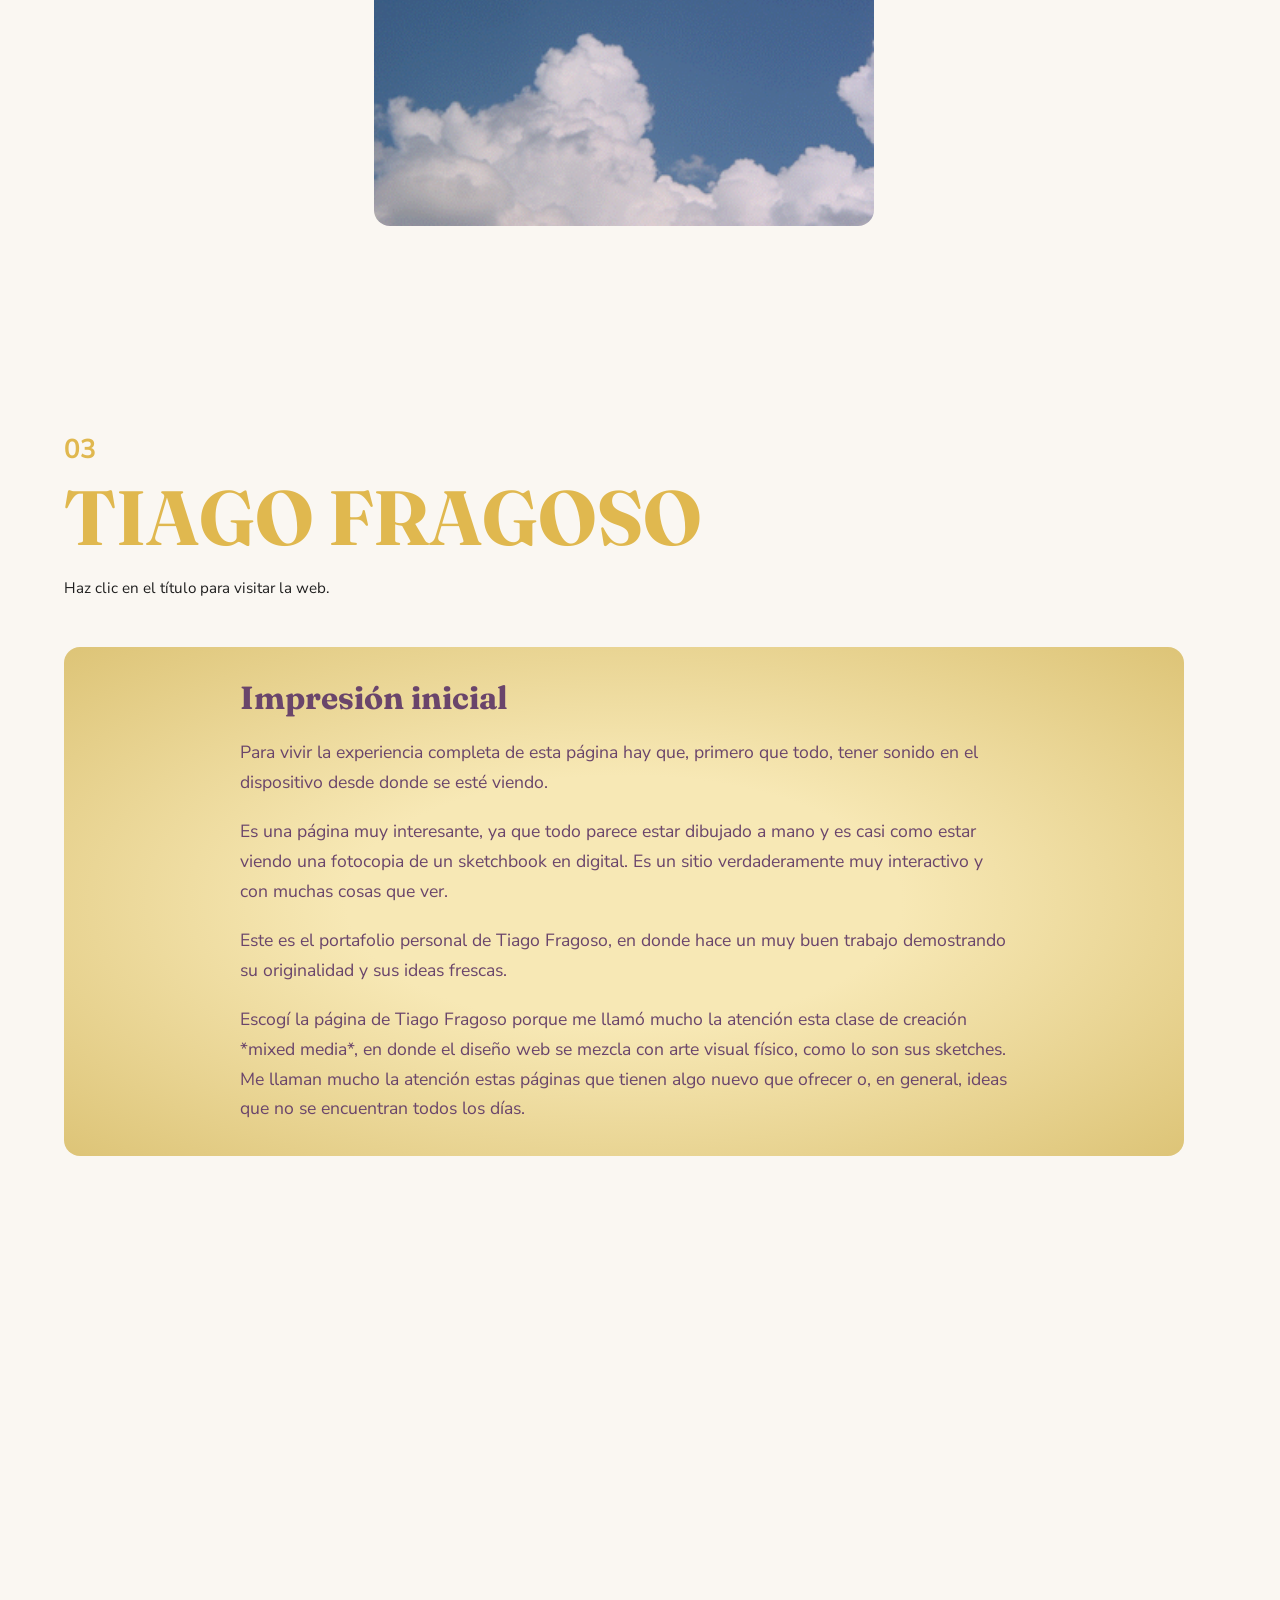
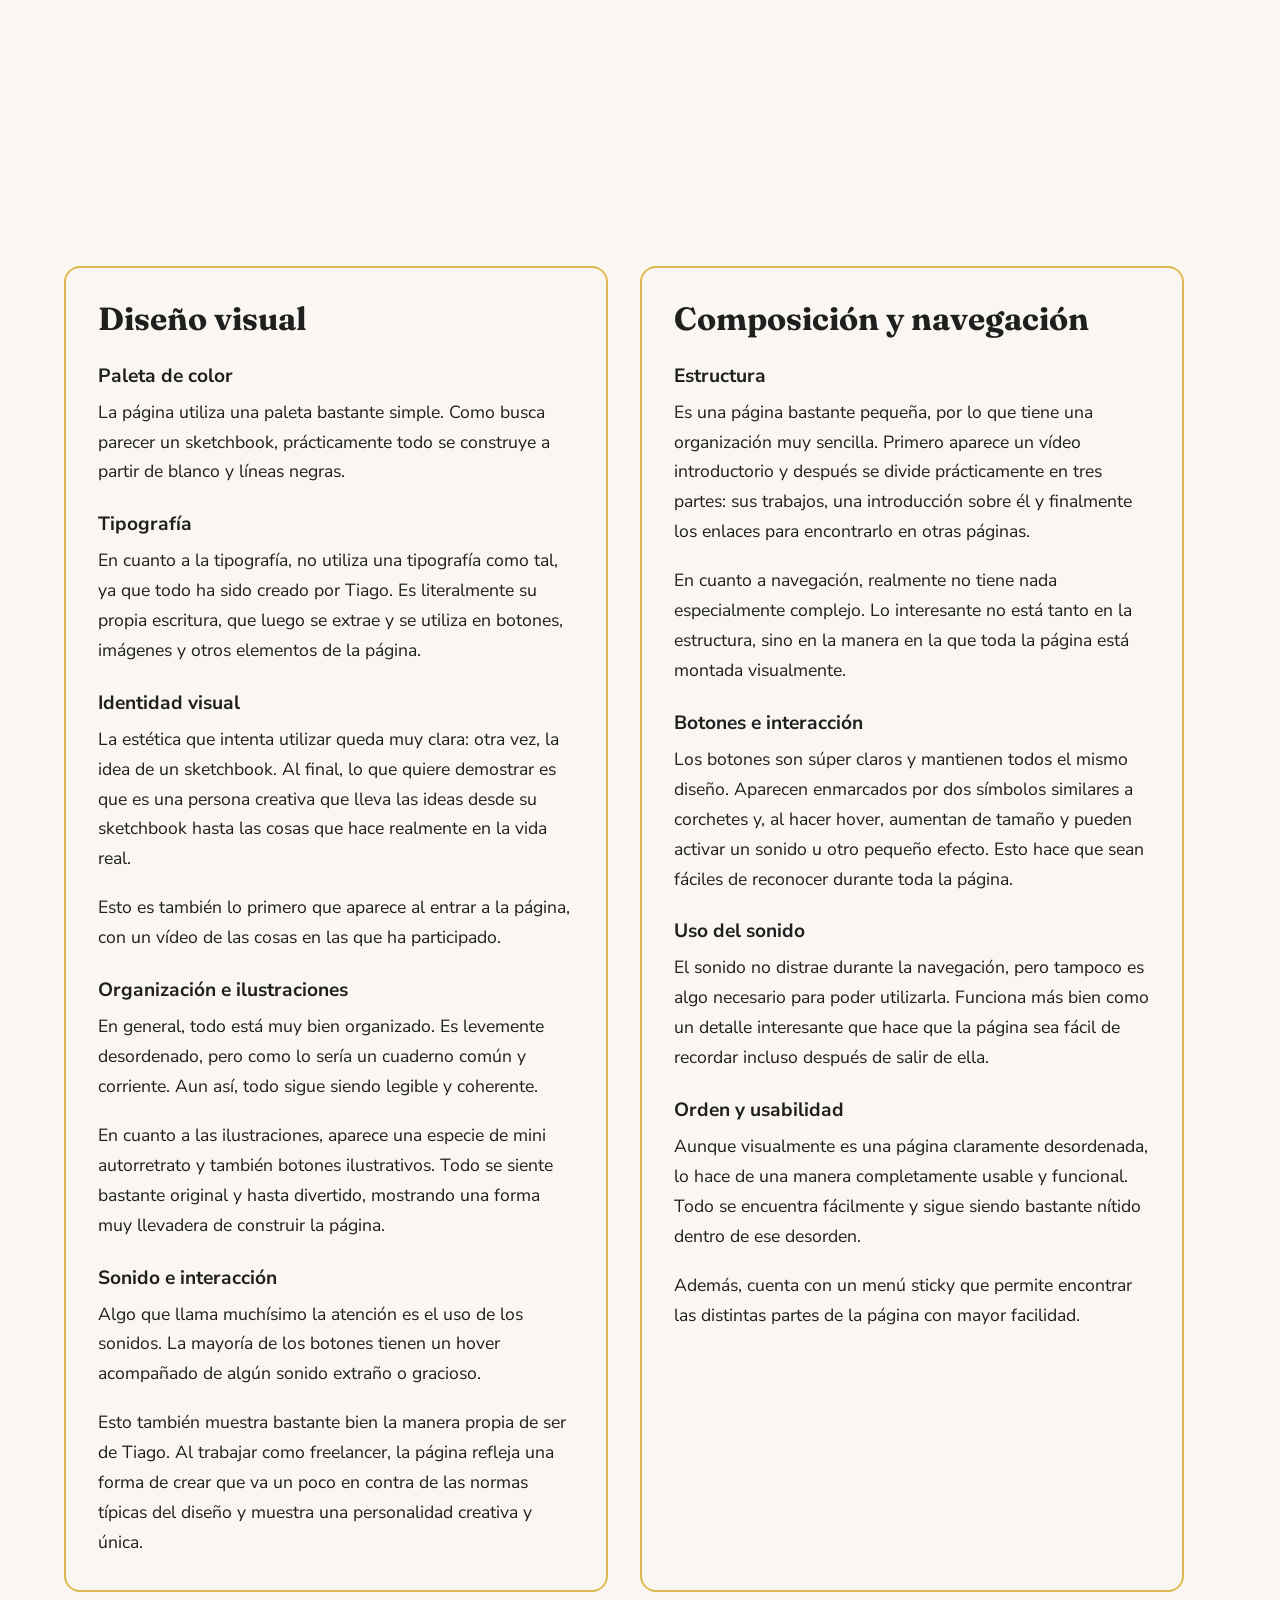
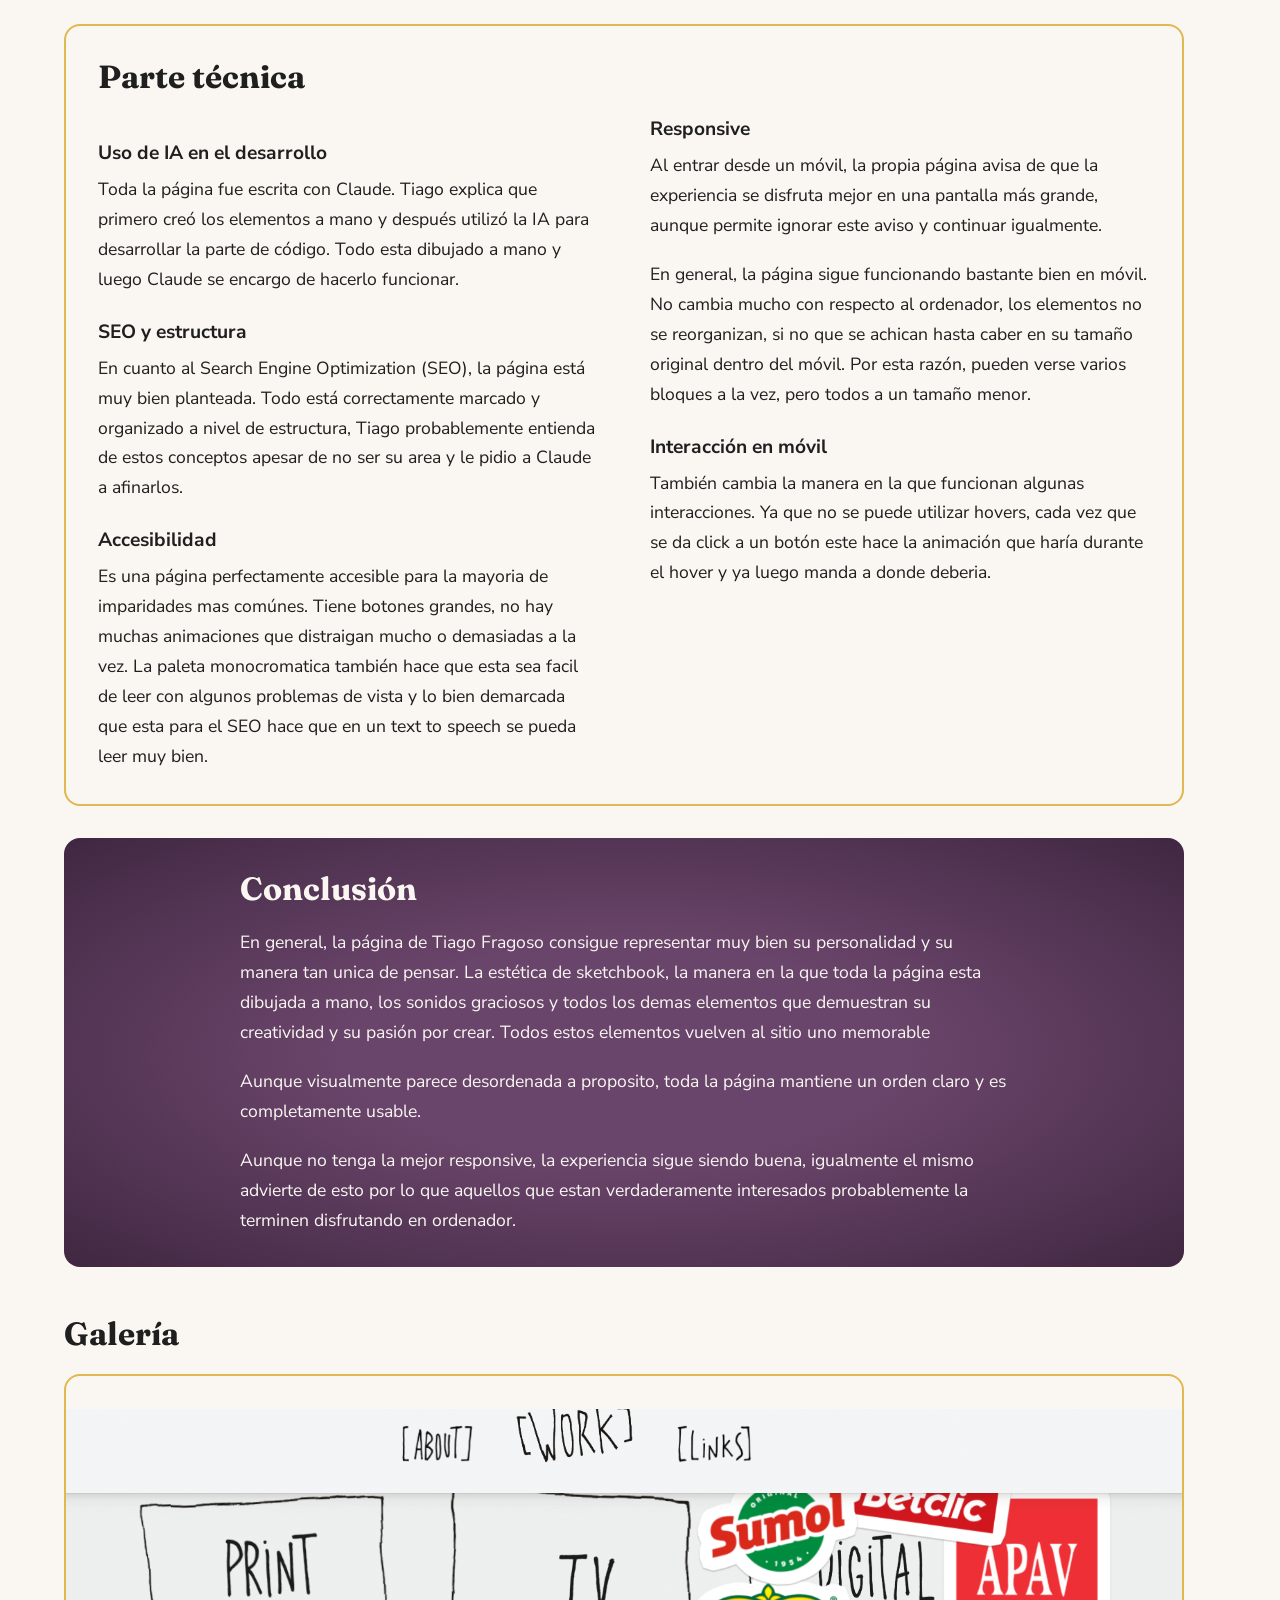
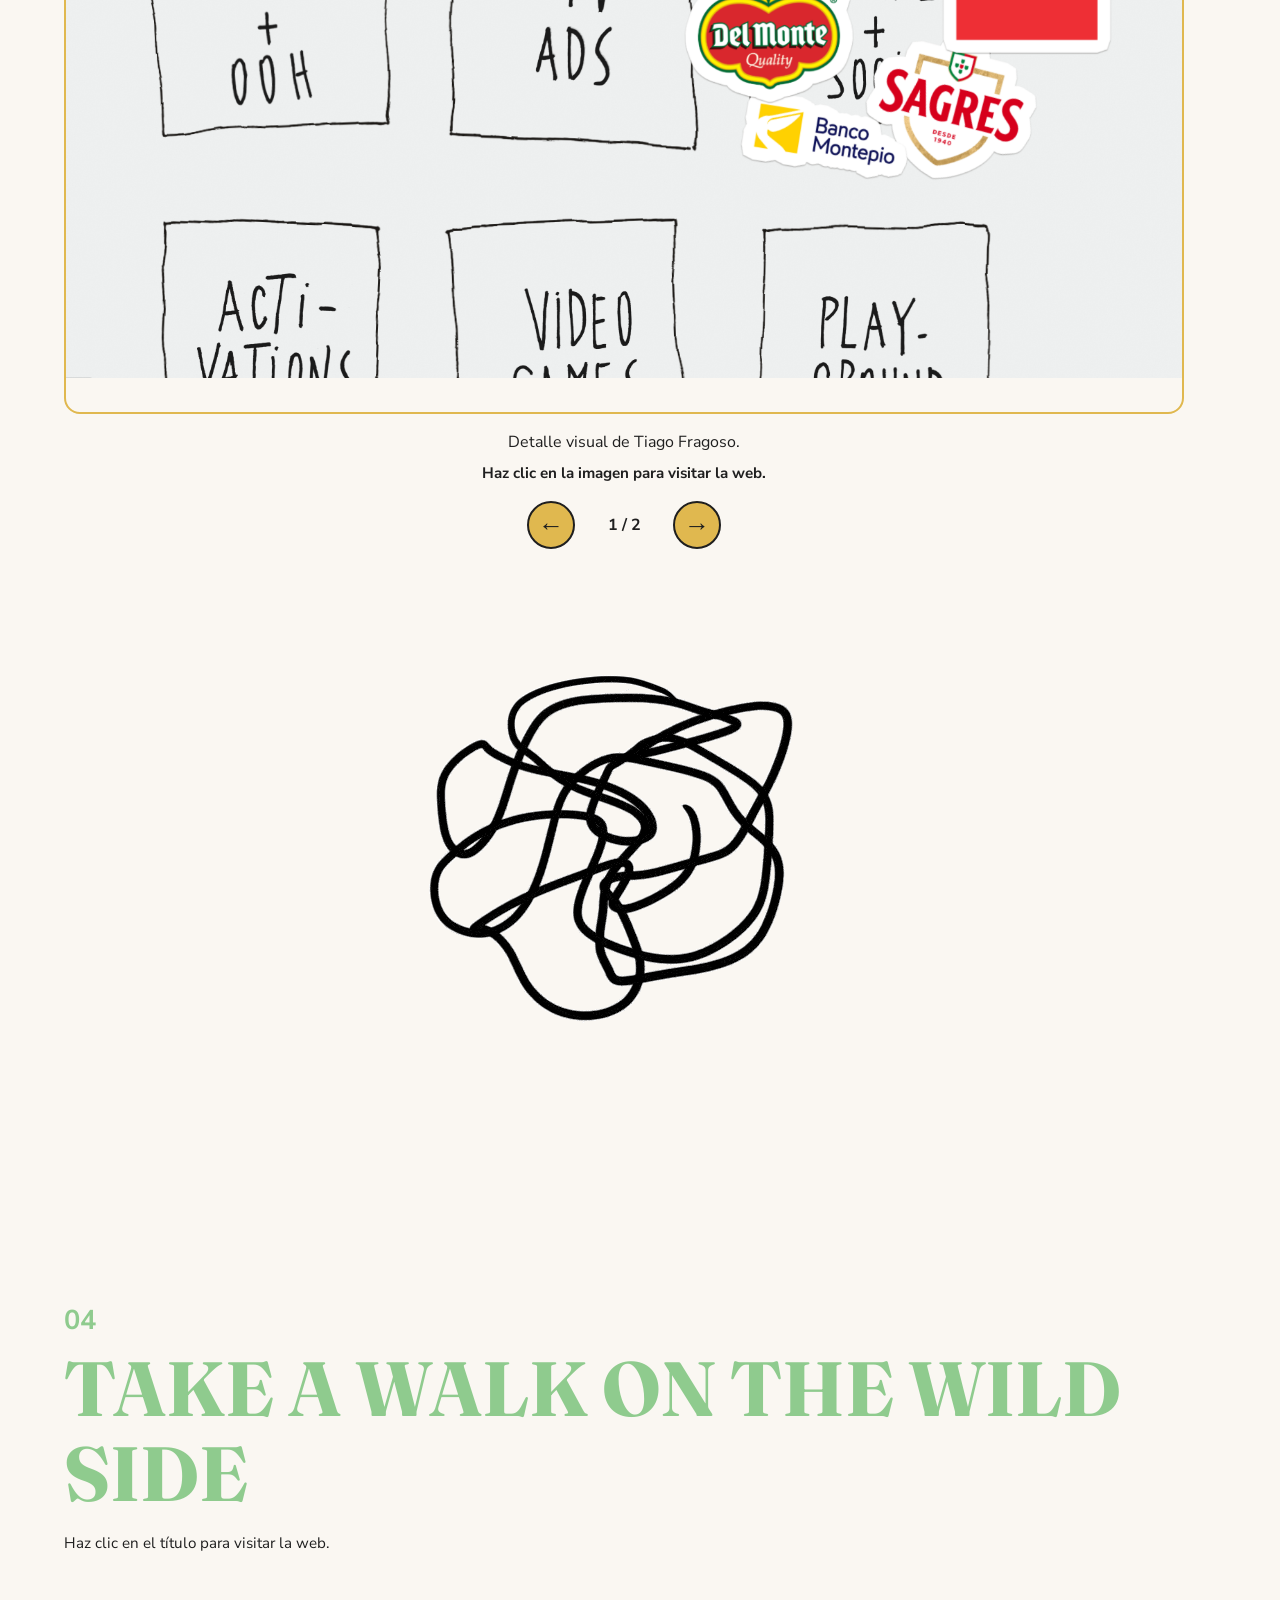
==== commit 87a0106d: "Mejoras en diseno y estructura de la web" ====
--- a/SOW/index.html
+++ b/SOW/index.html
@@ -1,2180 +1,1206 @@
 <!DOCTYPE html>
-
 <html lang="es">
 
-
-
 <head>
-
     <meta charset="UTF-8">
-
     <meta name="viewport" content="width=device-width, initial-scale=1.0">
 
-
-
     <title>Proyecto de análisis web</title>
 
-
-<link rel="stylesheet" href="../Estilos/index.css">
-<link rel="stylesheet" href="../Estilos/sow.css">
-
+    <link rel="stylesheet" href="../Estilos/index.css">
+    <link rel="stylesheet" href="../Estilos/sow.css">
+
+    <!-- Tipografías -->
+    <link rel="preconnect" href="https://fonts.googleapis.com">
+    <link rel="preconnect" href="https://fonts.gstatic.com" crossorigin="anonymous">
+    <link rel="stylesheet"
+          href="https://fonts.googleapis.com/css2?family=Fraunces:wght@600;700&amp;family=Nunito+Sans:ital,wght@0,400;0,600;0,700;1,400&amp;display=swap">
 </head>
 
-
-
 <body>
 
-
-
-    <nav class="sticky-nav">
-
-        <a href="#inicio" class="nav-inicio">0</a>
-
-        <a href="#elespacio" class="nav-espacio">1</a>
-
-        <a href="#cloudstudio" class="nav-cloud">2</a>
-
-        <a href="#tiago" class="nav-tiago">3</a>
-
-        <a href="#wildside" class="nav-wild">4</a>
-
-        <a href="#referencias" class="nav-referencias">B</a>
-
-
+    <!-- Menú que aparece al dejar atrás los botones de portada -->
+    <nav class="sticky-nav" aria-label="Navegación por secciones" hidden>
+        <a href="#inicio" class="nav-inicio" aria-label="Inicio">0</a>
+        <a href="#elespacio" class="nav-espacio" aria-label="Elespacio">1</a>
+        <a href="#cloudstudio" class="nav-cloud" aria-label="Cloudstudio">2</a>
+        <a href="#tiago" class="nav-tiago" aria-label="Tiago Fragoso">3</a>
+        <a href="#wildside" class="nav-wild" aria-label="Take a Walk on the Wild Side">4</a>
+        <a href="#referencias" class="nav-referencias" aria-label="Referencias">B</a>
     </nav>
 
-
-
-
-
-    <!-- Portada que contiene nombre, titulo y seccion de botones-->
-
-
-
+    <!-- PORTADA -->
     <header class="landing" id="inicio">
 
-
-
         <p class="nombre">Gala Rojas</p>
-
-
-
         <h1>Proyecto de análisis web</h1>
 
-
-
         <p class="intro">
-
             Análisis visual, estructural y técnico de sitios web que me inspiraron o me llamaron la atención.
-
         </p>
 
-
-
         <div class="botones-web">
 
-
-
             <a href="#elespacio" class="boton-web espacio">
-
                 <img src="caballo.png" alt="Símbolo de Elespacio">
-
                 <p>ELESPACIO</p>
-
             </a>
 
-
-
             <a href="#cloudstudio" class="boton-web cloud">
-
                 <img src="diamante.png" alt="Símbolo de Cloudstudio">
-
                 <p>CLOUDSTUDIO</p>
-
             </a>
 
-
-
             <a href="#tiago" class="boton-web tiago">
-
                 <img src="gorra.png" alt="Símbolo de Tiago Fragoso">
-
                 <p>TIAGO FRAGOSO</p>
-
             </a>
 
-
-
             <a href="#wildside" class="boton-web wild">
-
                 <img src="arbol.png" alt="Símbolo de Take a Walk on the Wild Side">
-
                 <p>TAKE A WALK ON THE WILD SIDE</p>
-
             </a>
 
-
-
         </div>
-
-
-
     </header>
 
-
-
-<main>
-
-
-
-    <!-- ELESPACIO -->
-
-
-
-    <section id="elespacio" class="seccion-web espacio-seccion">
-
-
-
-        <div class="cabecera-seccion">
-
-            <p class="numero-seccion">01</p>
-
-            <h2>ELESPACIO</h2>
-
-        </div>
-
-
-
-
-
-        <!-- IMPRESIÓN INICIAL -->
-
-
-
-        <div class="impresion-seccion impresion-espacio">
-
-
-
-            <h3>Impresión inicial</h3>
-
-
-
-            <p>
-
-                A primera vista, ELESPACIO se percibe como una página limpia pero original.
-
-                La web te recibe con un fondo negro que hace resaltar una paleta variada de colores,
-
-                sin llegar a ser demasiado brillantes, lo que mantiene una sensación de cohesión visual.
-
-                Las formas redondeadas de los botones, junto con los vídeos y las transiciones animadas,
-
-                refuerzan la idea de que ELESPACIO es un sitio creativo, pero que al mismo tiempo
-
-                transmite profesionalidad y seriedad en su trabajo. 
-
-                La razón por la que se decidió analizar esta página es que entra en lo que sería tradicionalmente
-
-                 una página web bien diseñada: es moderna, interactiva, tiene una buena composición y, 
-
-                para este análisis, quería tener una variedad de estilos y de webs.
-
-            </p>
-
-
-
-        </div>
-
-
-
-
-
-        <!-- imagen ELESPACIO-->
-
-<div class="hero-web">
-
-    <a href="https://www.elespacio.net/" target="_blank" rel="noopener noreferrer">
-
-        <img src="elespacio.png" alt="Captura de la página web de ELESPACIO">
-
-    </a>
-
-</div>
-
-
-
-
-
-        <p class="nota-hover">
-
-            * Haz hover sobre los bloques para ver capturas relacionadas.
-
-        </p>
-
-
-
-
-
-        <!-- DISEÑO VISUAL -->
-
-
-
-        <div class="bloque bloque-vertical bloque-interactivo bloque-espacio">
-
-
-
-            <div class="contenido-texto">
-
-
-
-               <h3>Diseño visual</h3>
-
-
-
-<h4>Paleta de color</h4>
-
-<p>
-
-    Esta paleta negra más arcoíris neutralizado hace que la página nunca se vea aburrida,
-
-    pero que no sea demasiado a la mirada gracias al tono.
-
-</p>
-
-
-
-<h4>Tipografía y jerarquía</h4>
-
-<p>
-
-    Tiene una tipografía clara, en donde los títulos tienen un
-
-    bold muy reconocible y propio, ya que es tipo bold pero con serifa.
-
-    Más allá de eso, el espaciado da bastante aire para los párrafos grandes que tienen.
-
-    Esto deja una jerarquía visual clara.
-
-</p>
-
-
-
-<h4>Uso del espacio</h4>
-
-<p>
-
-    Se debe tomar en cuenta que, aunque hayan párrafos muy grandes, gracias a que hay muchas
-
-    animaciones de scroll en el viewport nunca se encuentra nada más que un párrafo y alguna
-
-    imagen de apoyo, o distintas imágenes y una pequeña oración, haciendo que nunca se sienta cargada.
-
-</p>
-
-
-
-<h4>Identidad visual</h4>
-
-<p>
-
-    Su imagen queda muy clara. Es una página coherente con alusión a símbolos de la cultura pop,
-
-    por ejemplo el látex, musculatura y cowboys, dejando muy en claro su aire de compañía moderna.
-
-</p>
-
-            </div>
-
-
-
-            <img
-
-                class="imagen-hover"
-
-                src="elespacio1.png"
-
-                alt="Detalle visual de Elespacio">
-
-
-
-        </div>
-
-
-
-
-
-        <!-- COMPOSICIÓN Y NAVEGACIÓN -->
-
-
-
-        <div class="bloque bloque-vertical bloque-interactivo bloque-espacio">
-
-
-
-            <div class="contenido-texto">
-
-
-
-                <h3>Composición y navegación</h3>
-
-
-
-
-
-<h4>Composición</h4>
-
-<p>
-
-    La composición está muy bien organizada. Se empieza con un portafolio de los trabajos de
-
-    ELESPACIO, luego explican qué hacen y cómo lo hacen, después muestran empresas específicas
-
-    con las que han trabajado para dar fiabilidad y finalmente dejan sus contactos.
-
-</p>
-
-
-
-<h4>Secciones y scroll</h4>
-
-<p>
-
-    Cada sección toma prácticamente una página completa y el cambio de una a otra se nota muy
-
-    claramente por dos razones. Primero, el fondo cambia de color, pasando de negro a rosa o
-
-    incluso a crema. Además, como se utiliza mucho scroll animation, se siente
-
-    como si hicieras scroll dentro de un mismo sitio en el que van pasando carruseles verticales
-
-    hasta que esa parte termina y entonces realmente pasas a la siguiente sección. Esto hace que
-
-    el cambio entre una sección y otra sea muy claro.
-
-</p>
-
-
-
-<h4>CTA</h4>
-
-<p>
-
-    Los CTA destacan muy bien porque siempre hacen contraste con la paleta. Si el fondo es
-
-    completamente negro, los botones utilizan color; y si hay muchos colores alrededor,
-
-    los CTA pasan a ser blancos. Esto hace que se identifiquen fácilmente.
-
-</p>
-
-
-
-<h4>Navegación</h4>
-
-<p>
-
-    Como punto negativo, el menú sticky se pierde un poco al principio y no es hasta que bajas
-
-    cuando notas realmente que está ahí. Siento que, si apareciera después de hacer scroll,
-
-    quedaría incluso más claro y tendría más sentido dentro de la navegación.
-
-</p>
-
-
-
-            </div>
-
-
-
-            <img
-
-                class="imagen-hover"
-
-                src="elespacio2.png"
-
-                alt="Detalle de navegación de Elespacio">
-
-
-
-        </div>
-
-
-
-
-
-        <!-- PARTE TÉCNICA -->
-
-
-
-        <div class="bloque bloque-vertical bloque-espacio">
-
-
-
-            <div class="contenido-texto">
-
-
-
-                <h3>Parte técnica</h3>
-
-
-
-
-
-<h4>Responsive</h4>
-
-<p>
-
-    En su parte responsive está bastante bien. El carrusel vertical sigue funcionando
-
-    y las animaciones de apoyo siguen ahí. Sí es cierto que en el apoyo visual de los
-
-    trabajos se pierde bastante en presentación y dinamismo, ya que se añade una sección
-
-    de trabajos en donde aparece un carrusel de foto y descripción, pero sigue funcionando bien.
-
-</p>
-
-<h4>Accesibilidad</h4>
-
-<p>
-
-    De las páginas analizadas esta en definitiva no es la mas accesible de todas. Por dos factores principales, el primero siendo su paleta dan variada de colores, colores que pueden no ser visibles para algunos tipos de daltonismo.
-
-    Más allá de eso, la página puede resultar levemente cargada para algunos usuarios sensibles a tanto ruido visual. Aunque esto es lo que la vuelve tan llamativa, ver tantas animaciones, colores e ilustraciones tan seguidas una de la otra puede resultar dificil
-
-    de majerar para algunos usuarios.
-
-</p>
-
-
-
-<p>
-
-    En general no se pierde información y, aunque se ve menos interactiva, funciona bien. Es claro su
-
-    esfuerzo por mantener su escencia ya que cuando se mantiene presionado en una foto, esta
-
-    se redondea igual que en el ordenador, aunque sea un detalle no necesario.
-
-</p>
-
-
-
-<h4>Rendimiento y carga</h4>
-
-<p>
-
-    La página utiliza bastantes imágenes, animaciones y contenido multimedia, incluyendo
-
-    vídeos integrados. Esto hace que visualmente tenga mucho más movimiento y personalidad,
-
-    aunque también supone que la web tiene más elementos que cargar que una página sencilla.
-
-    Aun así, durante la navegación no se siente que estos recursos rompan la experiencia.
-
-</p>
-
-
-
-<h4>SEO y estructura</h4>
-
-<p>
-
-    A nivel de estructura, la página está bastante bien organizada para que tanto el usuario
-
-    como los buscadores entiendan el contenido. Existe un título principal claro y después
-
-    se utilizan distintos niveles de títulos html para separar conceptos, servicios y contenido.
-
-    Además, los enlaces del menú tienen nombres descriptivos como Case Studies, Services,
-
-    Insights, About y Contact, en vez de utilizar textos ambiguos.
-
-</p>
-
-
-
-<h4>Iframe</h4>
-
-<p>
-
-    Un detalle técnico que resaltar en el análisis es que ELESPACIO bloquea
-
-    que su página pueda mostrarse dentro de un iframe externo. Esto no afecta su funcionamiento pero pierden
-
-    oportunidades de ser mencionados en otras paginas directamente como es aqui el caso.
-
-</p>
-
-
-
-            </div>
-
-
-
-        </div>
-
-
-
-
-
-        <!-- CONCLUSIÓN -->
-
-
-
-        <div class="conclusion-seccion conclusion-espacio">
-
-
-
-            <h3>Conclusión</h3>
-
-
-
-
-
-<p>
-
-    En general, ELESPACIO consigue verse como una página limpia pero original.
-
-    La paleta negra con colores neutralizados, la tipografía y el espaciado hacen
-
-    que nunca se sienta demasiado cargada, aunque tenga bastante contenido.
-
-</p>
-
-
-
-<p>
-
-    Su identidad queda muy clara gracias a las alusiones a la cultura pop,
-
-    las animaciones y una composición bien organizada. ELESPACIO demuestra su
-
-    marca muy bien, de una manera que baila entre lo autentico y el trabajo serio
-
-</p>
-
-
-
-
-
-        </div>
-
-
-
-
-
-        <!-- GIF -->
-
-
-
-        <div class="gif-seccion">
-
-
-
-            <img
-
-                src="caballo.gif"
-
-                alt="Animación de Elespacio">
-
-
-
-        </div>
-
-
-
-    </section>
-
-
-
-
-
-
-
-    <!-- 02 CLOUDSTUDIO -->
-
-
-
-    <section id="cloudstudio" class="seccion-web cloud-seccion">
-
-
-
-        <div class="cabecera-seccion">
-
-            <p class="numero-seccion numero-cloud">02</p>
-
-            <h2>CLOUDSTUDIO</h2>
-
-        </div>
-
-
-
-
-
-        <!-- IMPRESIÓN INICIAL -->
-
-
-
-        <div class="impresion-seccion impresion-cloud">
-
-
-
-           <h3>Impresión inicial</h3>
-
-
-
-<p>
-
-    Al principio no se nota del todo qué es Cloudstudio y puede dejar un poco confundido
-
-    al usuario, ya que simplemente te dice “escoge tu conductor: este sitio está despierto”
-
-    y después aparecen opciones de diferentes cosas parecidas motas o bolitas que son los drivers. 
-    
-    Escogí Cloudstudio especfic por estos drivers. Me parece una idea muy nueva y creativa de incluir la 
-    
-    IA y la identidad de la marca. Esto me llamó la atención lo suficiente como para analizar más a 
-    
-    fondo cómo los utilizaban durante toda la navegación de la página.
-
-</p>
-
-
-
-<p>
-
-    Ya cuando entras en la página empieza a tener más sentido, porque es un sitio que vende
-
-    aplicaciones o servicios de IA, entonces esta automatización a través del “chofer”
-
-    encaja con lo que hace la empresa. Me parece una metáfora divertida e inteligente para
-
-    mostrar la página y presentar desde el inicio una experiencia más interactiva.
-
-</p>
-
-
-
-        </div>
-
-
-
-
-
-        <!-- FOTO PRINCIPAL -->
-
-
-
-        <div class="hero-web hero-cloud">
-
-
-
-            <a href="https://cloudstudio.es/"
-
-               target="_blank"
-
-               rel="noopener noreferrer">
-
-
-
-                <img
-
-                    src="cloud.png"
-
-                    alt="Captura principal de Cloudstudio">
-
-
-
-            </a>
-
-
-
-        </div>
-
-
-
-
-
-        <p class="nota-hover">
-
-            * Haz hover sobre los bloques para ver capturas relacionadas.
-
-        </p>
-
-
-
-
-
-        <!-- DISEÑO VISUAL -->
-
-
-
-        <div class="bloque bloque-vertical bloque-interactivo bloque-cloud">
-
-
-
-            <div class="contenido-texto">
-
-
-
-               <h3>Diseño visual</h3>
-
-
-
-<h4>Paleta de color</h4>
-
-<p>
-
-    La paleta de colores depende parcialmente de las elecciones del usuario.
-
-    Parte de la página se verá del mismo color que el driver que se elija,
-
-    y este irá siempre en conjunto con blanco y negro.  Es una paleta simple, pero se va variando la combinación de estos tres colores
-
-    para demostrar cómo se cambia de sección.
-
-</p>
-
-
-
-
-
-<h4>Tipografía y jerarquía</h4>
-
-<p>
-
-    La tipografía es casi un sans serif, pero en algunos casos se redondea más
-
-    o tiene algún detalle en alguna letra, dando así la sensación de una página
-
-    futurista pero no completamente corporativa y seria.
-
-</p>
-
-
-
-<h4>Uso del espacio</h4>
-
-<p>
-
-    En general, la página deja mucho espacio entre todo. No hay ningún texto inmenso
-
-    y usualmente cualquier texto se empareja con ilustraciones animadas, lo que hace
-
-    que el contenido se sienta ligero y no demasiado cargado.
-
-</p>
-
-
-
-<h4>Identidad visual</h4>
-
-<p>
-
-    También hay alusión al destello típico de muchas páginas de IA,
-
-    reforzando esa estética tecnológica y futurista que tiene la página.
-
-</p>
-
-
-
-            </div>
-
-
-
-            <img
-
-                class="imagen-hover"
-
-                src="cloud1.png"
-
-                alt="Detalle visual de Cloudstudio">
-
-
-
-        </div>
-
-
-
-
-
-        <!-- COMPOSICIÓN Y NAVEGACIÓN -->
-
-
-
-        <div class="bloque bloque-vertical bloque-interactivo bloque-cloud">
-
-
-
-            <div class="contenido-texto">
-
-
-
-                <h3>Composición y navegación</h3>
-
-
-
-<h4>Concepto de los drivers</h4>
-
-<p>
-
-    Me parece que todo el concepto de los drivers es muy interesante.
-
-    Creo que este es un aspecto clave para el mensaje de Cloudstudio, ya que lo que ofrecen
-
-    son servicios de IA a otras empresas, automatizando sistemas y, en sí, haciendo el trabajo
-
-    más fácil a través de la ayuda de la IA.
-
-</p>
-
-
-
-<p>
-
-    El hecho de que desde el primer momento tengas este ayudante que te vaya dando un “tour”
-
-    de la página y respondiendo preguntas es realmente muy interesante para el concepto que
-
-    quieren vender.
-
-</p>
-
-
-
-<h4>Navegación entre secciones</h4>
-
-<p>
-
-    Más allá de esta guía que ofrece el driver, hay un cambio obvio entre secciones gracias
-
-    a los colores. Esto hace que, aunque la página sea bastante simple, siga siendo fácil
-
-    orientarse y entender cuándo se pasa de una parte a otra.
-
-</p>
-
-
-
-<h4>CTA</h4>
-
-<p>
-
-    No tienen los mejores CTA dada la paleta hiperminimalista, pero sí se notan por su forma
-
-    redondeada, lo que ayuda a distinguirlos del resto de elementos.
-
-</p>
-
-
-
-<h4>Usabilidad y accesibilidad</h4>
-
-<p>
-
-    Hay un buen equilibrio entre lo experimental que es la página y que realmente sea usable.
-
-    Igualmente, los drivers son opcionales para las personas que necesiten ir más lento,
-
-    por lo que además pueden funcionar como un punto de accesibilidad.
-
-</p>
-
-
-
-            </div>
-
-
-
-            <img
-
-                class="imagen-hover"
-
-                src="cloud2.png"
-
-                alt="Detalle de navegación de Cloudstudio">
-
-
-
-        </div>
-
-
-
-
-
-        <!-- PARTE TÉCNICA -->
-
-
-
-        <div class="bloque bloque-vertical bloque-cloud">
-
-
-
-            <div class="contenido-texto">
-
-
-
-              <h3>Parte técnica</h3>
-
-
-
-<h4>Responsive</h4>
-
-<p>
-
-    Es una página prácticamente perfectamente responsive, ya que no se pierde casi nada
-
-    durante el cambio a una pantalla más pequeña. Es literalmente la misma página, pero
-
-    acomodada de una forma más estrecha. Las secciones siguen funcionando igual y algunas
-
-    animaciones que en ordenador se activan con el scroll pasan a funcionar al tocar la
-
-    pantalla. Incluso el código contempla específicamente dispositivos sin hover y adapta
-
-    algunos de estos efectos.
-
-</p>
-
-<h4>Accesibilidad</h4>
-
-<p>
-
-    Es una página sencilla de seguir, se tiene la opcion de desactivar el driver para que este no sea distractivo o tal vez si va demasiado rápido para ir a un ritmo propio.
-
-    Como el color del driver define el "pop" de color de la página este se puede personalizar a el que mejor le funcione a distintos usuarios.
-
-</p>
-
-
-
-
-
-<p>
-
-    Mi único punto en contra sería que algunas de las ilustraciones animadas se cortan un
-
-    poco antes de poder verlas bien, ya que la página funciona por secciones o “pestañas”
-
-    que en algunos casos aparecen demasiado pronto.
-
-</p>
-
-
-
-<h4>Funcionamiento del driver</h4>
-
-<p>
-
-    En cuanto a su funcionamiento más técnico, mascot.js es el archivo
-
-    encargado de controlar el sistema relacionado con el driver y su guía dentro de la página. Lo que significa que es
-
-    Javascript y por ende conlleva logica y programación adentro en vez de ser solo decoración.
-
-    La web utiliza localStorage para guardar datos como el tema y el driver
-
-    elegido, permitiendo mantener la elección del usuario y cambiar la apariencia de la página
-
-    según esta.
-
-    </p>
-
-
-
-<p>
-
-    El driver tampoco es un elemento estático. Cuando se hace hover sobre la mascota,
-
-    el cursor cambia a “talk”, indicando que se puede interactuar con ella, este contesta preguntas
-
-    que ademas guarda en su memoria local
-
-
-
-<p>
-
-    Por último, un detalle bastante importante es que existe un timeout
-
-    como plan secundario. Si la pantalla inicial de selección del driver no carga, después de 6 segundos se manda
-
-     directamente a la página principal. De esta forma, un fallo en esta función, muy interesante pero no necesaria,
-
-    no deja al usuario atrapado al entrar en la web.
-
-</p>
-
-
-
-            </div>
-
-
-
-        </div>
-
-
-
-
-
-        <!-- CONCLUSIÓN -->
-
-
-
-        <div class="conclusion-seccion conclusion-cloud">
-
-
-
-           <h3>Conclusión</h3>
-
-
-
-<p>
-
-    En general, Cloudstudio consiguió diseñar una página bastante experimental que a la vez sigue siendo clara y usable.
-
-    El concepto de los drivers es probablemente su punto más fuerte, ya que no funciona solo como
-
-    decoración, sino que conecta directamente con la idea de automatización e IA que vende la empresa.
-
-</p>
-
-
-
-<p>
-
-    Visualmente mantiene una identidad muy coherente gracias a su paleta (blanco, negro y opción de usuario), la tipografía sans serif con una pizca de carácter y
-
-    las ilustraciones animadas. Además, la versión responsive conserva casi toda
-
-    la experiencia de escritorio, algo especialmente importante en una web con tanta interacción.
-
-</p>
-
-
-
-<p>
-
-    Aunque algunas de sus animaciones no se ven perfectamente bien en el móvil y los CTA no tienen ese efecto tan obvio de llamar a hacer algo, la página mantiene un
-
-    buen equilibrio entre creatividad, tecnología y usabilidad.
-
-</p>
-
-
-
-        </div>
-
-
-
-
-
-        <!-- GIF -->
-
-
-
-        <div class="gif-seccion">
-
-
-
-            <img
-
-                src="cloud.gif"
-
-                alt="Animación de Cloudstudio">
-
-
-
-        </div>
-
-
-
-    </section>
-
-
-
-
-
-
-
-    <!-- 03 TIAGO FRAGOSO -->
-
-
-
-    <section id="tiago" class="seccion-web tiago-seccion">
-
-
-
-        <div class="cabecera-seccion">
-
-            <p class="numero-seccion numero-tiago">03</p>
-
-            <h2>TIAGO FRAGOSO</h2>
-
-        </div>
-
-
-
-
-
-        <!-- IMPRESIÓN INICIAL -->
-
-
-
-        <div class="impresion-seccion impresion-tiago">
-
-
-
-           <h3>Impresión inicial</h3>
-
-
-
-<p>
-
-    Para vivir la experiencia completa de esta página hay que, primero que todo,
-
-    tener sonido en el dispositivo desde donde se esté viendo.
-
-</p>
-
-
-
-<p>
-
-    Es una página muy interesante, ya que todo parece estar dibujado a mano y es casi
-
-    como estar viendo una fotocopia de un sketchbook en digital. Es un sitio verdaderamente
-
-    muy interactivo y con muchas cosas que ver.
-
-</p>
-
-
-
-<p>
-
-    Este es el portafolio personal de Tiago Fragoso, en donde hace un muy buen trabajo
-
-    demostrando su originalidad y sus ideas frescas.
-
-</p>
-
-<p>
-
-   Escogí la página de Tiago Fragoso porque me llamó mucho la atención esta clase de creación *mixed media*, 
-
-   en donde el diseño web se mezcla con arte visual físico, como lo son sus sketches. Me llaman mucho la atención
-
-    estas páginas que tienen algo nuevo que ofrecer o, en general, 
-    
-   ideas que no se encuentran todos los días.
-
-</p>
-
-            </p>
-
-
-
-        </div>
-
-
-
-
-
-        <!-- FOTO PRINCIPAL -->
-
-
-
-     <div class="iframe-web">
-
-    <iframe
-
-        src="https://tiagofragoso.com/"
-
-        title="Portfolio de Tiago Fragoso"
-
-        loading="lazy">
-
-    </iframe>
-
-</div>
-
-
-
-
-
-        <p class="nota-hover">
-
-            * Haz hover sobre los bloques para ver capturas relacionadas.
-
-        </p>
-
-
-
-
-
-        <!-- DISEÑO VISUAL -->
-
-
-
-        <div class="bloque bloque-vertical bloque-interactivo bloque-tiago">
-
-
-
-            <div class="contenido-texto">
-
-
-
-              <h3>Diseño visual</h3>
-
-
-
-<h4>Paleta de color</h4>
-
-<p>
-
-    La página utiliza una paleta bastante simple. Como busca parecer un sketchbook,
-
-    prácticamente todo se construye a partir de blanco y líneas negras.
-
-</p>
-
-
-
-<h4>Tipografía</h4>
-
-<p>
-
-    En cuanto a la tipografía, no utiliza una tipografía como tal, ya que todo ha sido
-
-    creado por Tiago. Es literalmente su propia escritura, que luego se extrae y se utiliza
-
-    en botones, imágenes y otros elementos de la página.
-
-</p>
-
-
-
-<h4>Identidad visual</h4>
-
-<p>
-
-    La estética que intenta utilizar queda muy clara: otra vez, la idea de un sketchbook.
-
-    Al final, lo que quiere demostrar es que es una persona creativa que lleva las ideas
-
-    desde su sketchbook hasta las cosas que hace realmente en la vida real.
-
-</p>
-
-
-
-<p>
-
-    Esto es también lo primero que aparece al entrar a la página, con un vídeo de las cosas
-
-    en las que ha participado.
-
-</p>
-
-
-
-<h4>Organización e ilustraciones</h4>
-
-<p>
-
-    En general, todo está muy bien organizado. Es levemente desordenado, pero como lo sería
-
-    un cuaderno común y corriente. Aun así, todo sigue siendo legible y coherente.
-
-</p>
-
-
-
-<p>
-
-    En cuanto a las ilustraciones, aparece una especie de mini autorretrato y también botones
-
-    ilustrativos. Todo se siente bastante original y hasta divertido, mostrando una forma muy
-
-    llevadera de construir la página.
-
-</p>
-
-
-
-<h4>Sonido e interacción</h4>
-
-<p>
-
-    Algo que llama muchísimo la atención es el uso de los sonidos. La mayoría de los botones
-
-    tienen un hover acompañado de algún sonido extraño o gracioso.
-
-</p>
-
-
-
-<p>
-
-    Esto también muestra bastante bien la manera propia de ser de Tiago. Al trabajar como
-
-    freelancer, la página refleja una forma de crear que va un poco en contra de las normas
-
-    típicas del diseño y muestra una personalidad creativa y única.
-
-</p>
-
-
-
-            </div>
-
-
-
-            <img
-
-                class="imagen-hover"
-
-                src="tiago2.png"
-
-                alt="Detalle visual de Tiago Fragoso">
-
-
-
-        </div>
-
-
-
-
-
-        <!-- COMPOSICIÓN Y NAVEGACIÓN -->
-
-
-
-        <div class="bloque bloque-vertical bloque-interactivo bloque-tiago">
-
-
-
-            <div class="contenido-texto">
-
-
-
-                <h3>Composición y navegación</h3>
-
-
-
-<h4>Estructura</h4>
-
-<p>
-
-    Es una página bastante pequeña, por lo que tiene una organización muy sencilla.
-
-    Primero aparece un vídeo introductorio y después se divide prácticamente en tres partes:
-
-    sus trabajos, una introducción sobre él y finalmente los enlaces para encontrarlo en otras páginas.
-
-</p>
-
-
-
-<p>
-
-    En cuanto a navegación, realmente no tiene nada especialmente complejo. Lo interesante no está
-
-    tanto en la estructura, sino en la manera en la que toda la página está montada visualmente.
-
-</p>
-
-
-
-<h4>Botones e interacción</h4>
-
-<p>
-
-    Los botones son súper claros y mantienen todos el mismo diseño. Aparecen enmarcados por dos
-
-    símbolos similares a corchetes y, al hacer hover, aumentan de tamaño y pueden activar un sonido
-
-    u otro pequeño efecto. Esto hace que sean fáciles de reconocer durante toda la página.
-
-</p>
-
-
-
-<h4>Uso del sonido</h4>
-
-<p>
-
-    El sonido no distrae durante la navegación, pero tampoco es algo necesario para poder utilizarla.
-
-    Funciona más bien como un detalle interesante que hace que la página sea fácil de recordar incluso
-
-    después de salir de ella.
-
-</p>
-
-
-
-<h4>Orden y usabilidad</h4>
-
-<p>
-
-    Aunque visualmente es una página claramente desordenada, lo hace de una manera completamente usable
-
-    y funcional. Todo se encuentra fácilmente y sigue siendo bastante nítido dentro de ese desorden.
-
-</p>
-
-
-
-<p>
-
-    Además, cuenta con un menú sticky que permite encontrar las distintas partes de la página con mayor facilidad.
-
-</p>
-
-            </div>
-
-
-
-            <img
-
-                class="imagen-hover"
-
-                src="tiago1.png"
-
-                alt="Detalle de navegación de Tiago Fragoso">
-
-
-
-        </div>
-
-
-
-
-
-        <!-- PARTE TÉCNICA -->
-
-
-
-        <div class="bloque bloque-vertical bloque-tiago">
-
-
-
-            <div class="contenido-texto">
-
-
-
-            <h3>Parte técnica</h3>
-
-
-
-<h4>Uso de IA en el desarrollo</h4>
-
-<p>
-
-    Toda la página fue escrita con Claude. Tiago explica que primero creó los elementos
-
-    a mano y después utilizó la IA para desarrollar la parte de código. Todo esta dibujado a mano y luego Claude
-
-    se encargo de hacerlo funcionar.
-
-</p>
-
-
-
-<h4>SEO y estructura</h4>
-
-<p>
-
-    En cuanto al Search Engine Optimization (SEO), la página está muy bien
-
-    planteada. Todo está correctamente marcado y organizado a nivel de estructura, Tiago probablemente entienda de estos
-
-    conceptos apesar de no ser su area y le pidio a Claude a afinarlos.
-
-</p>
-
-<h4>Accesibilidad</h4>
-
-<p>
-
-Es una página perfectamente accesible para la mayoria de imparidades mas comúnes. Tiene botones grandes, no hay muchas animaciones que distraigan mucho o demasiadas a la vez. La paleta
-
-monocromatica también hace que esta sea facil de leer con algunos problemas de vista y lo bien demarcada que esta para el SEO hace que en un text to speech se pueda leer muy bien.
-
-</p>
-
-
-
-<h4>Responsive</h4>
-
-<p>
-
-    Al entrar desde un móvil, la propia página avisa de que la experiencia se disfruta mejor
-
-    en una pantalla más grande, aunque permite ignorar este aviso y continuar igualmente.
-
-</p>
-
-
-
-<p>
-
-    En general, la página sigue funcionando bastante bien en móvil. No cambia mucho con respecto al ordenador, los elementos
-
-    no se reorganizan, si no que se achican hasta caber en su tamaño original dentro del móvil. Por esta razón, pueden verse
-
-    varios bloques a la vez, pero todos a un tamaño menor.
-
-</p>
-
-
-
-<h4>Interacción en móvil</h4>
-
-<p>
-
-    También cambia la manera en la que funcionan algunas interacciones. Ya que no se puede utilizar hovers, cada vez que se da click a un botón
-
-    este hace la animación que haría durante el hover y ya luego manda a donde deberia.
-
-</p>
-
-
-
-            </div>
-
-
-
-        </div>
-
-
-
-
-
-        <!-- CONCLUSIÓN -->
-
-
-
-        <div class="conclusion-seccion conclusion-tiago">
-
-
-
-           <h3>Conclusión</h3>
-
-
-
-<p>
-
-    En general, la página de Tiago Fragoso consigue representar muy bien su personalidad y su manera tan unica
-
-    de pensar. La estética de sketchbook, la manera en la que toda la página esta dibujada a mano, los sonidos graciosos y todos
-
-    los demas elementos que demuestran su creatividad y su pasión por crear. Todos estos elementos vuelven al sitio uno memorable
-
-</p>
-
-
-
-<p>
-
-    Aunque visualmente parece desordenada a proposito, toda la página mantiene un orden claro y es completamente usable.
-
-
-
-</p>
-
-
-
-<p>
-
-    Aunque no tenga la mejor responsive, la experiencia sigue siendo buena, igualmente el mismo advierte de esto por lo que aquellos que estan verdaderamente interesados
-
-    probablemente la terminen disfrutando en ordenador.
-
-</p>
-
-        </div>
-
-
-
-
-
-        <!-- GIF -->
-
-
-
-        <div class="gif-seccion">
-
-
-
-            <img
-
-                src="tiago.gif"
-
-                alt="Animación de Tiago Fragoso">
-
-
-
-        </div>
-
-
-
-    </section>
-
-
-
-
-
-
-
-    <!-- 04 TAKE A WALK ON THE WILD SIDE -->
-
-
-
-    <section id="wildside" class="seccion-web wild-seccion">
-
-
-
-        <div class="cabecera-seccion">
-
-            <p class="numero-seccion numero-wild">04</p>
-
-            <h2>TAKE A WALK ON THE WILD SIDE</h2>
-
-        </div>
-
-
-
-
-
-        <!-- IMPRESIÓN INICIAL -->
-
-
-
-        <div class="impresion-seccion impresion-wild">
-
-
-
-           <h3>Impresión inicial</h3>
-
-
-
-<p>
-
-    Take a Walk on the Wild Side es una página completamente distinta a lo habitual.
-
-    A primera vista puede parecer que algo está mal o que dejó de funcionar pero realmente esa es la intención del diseño.
-
-</p>
-
-
-
-<p>
-
-    La página se sale completamente de cualquier esquema tradicional y precisamente eso es
-
-    lo que más llama la atención. Probablemente es la menos usable de las cuatro, pero también
-
-    una de las más únicas que haya visto.
-
-</p>
-
-
-
-<p>
-
-    Visualmente funciona casi como un boletín informativo mezclado con un collage y todo en movimiento. Al principio, nada tiene sentido, todo choca,
-
-    pero de poco a poco se empieza a entener que es esa justamente la intención de la página.
-
-</p>
-
-<p>
-Escogí Take a Walk on the Wild Side por cuánto me sorprendió su diseño. Encontré esta página buscando webs brutalistas y me parece que es
-
- directamente arte. Nunca había visto una página así, para bien y para mal. Considero que es una página que puede poner al 
-
- usuario un poco incómodo o nervioso por su manera tan descombinada, pero creo que ese es exactamente el punto. También
-
-  creo que es importante analizar páginas no convencionales para añadir ideas distintas.
-
-</p>
-
-
-
-        </div>
-
-
-
-
-
-        <!-- FOTO PRINCIPAL -->
-
-
-
-      <div class="iframe-web">
-
-    <iframe
-
-        src="https://takeawalkonthewildside.rietveldacademie.nl/"
-
-        title="Take a Walk on the Wild Side"
-
-        loading="lazy">
-
-    </iframe>
-
-</div>
-
-
-
-
-
-        <p class="nota-hover">
-
-            * Haz hover sobre los bloques para ver capturas relacionadas.
-
-        </p>
-
-
-
-
-
-        <!-- DISEÑO VISUAL -->
-
-
-
-        <div class="bloque bloque-vertical bloque-interactivo bloque-wild">
-
-
-
-            <div class="contenido-texto">
-
-
-
-               <h3>Diseño visual</h3>
-
-
-
-<h4>Paleta de color</h4>
-
-<p>
-
-    La página utiliza un fondo blanco, algo prácticamente necesario para poder distinguir el texto de los demas elementos.
-
-  La mayoria de la composición está formada por un collage de fotografías, normalmente en diferentes tonos de verde,
-
-    terracota y otros colores bastante naturales.
-
-</p>
-
-
-
-<h4>Tipografía</h4>
-
-<p>
-
-    La tipografía es completamente sans serif y genera bastante contraste con el collage
-
-    tan colorido y orgánico. Es una letra seria que crea una yuxtaposición muy interesante entre ambos estilos.
-
-</p>
-
-
-
-<h4>Jerarquía visual y composición</h4>
-
-<p>
-
-    Realmente no existe una jerarquía visual muy clara. El collage ocupa gran parte de la
-
-    pantalla y toda interacción se hace atraves del menú.
-
-     El espacio está sumamente sobreexplotado ,
-
-     toda la pantalla está en todo momento ocupada por imágenes y elementos, haciendo que la
-
-    página se sienta muy caótica y conglomerada.
-
-</p>
-
-
-
-<h4>Coherencia visual</h4>
-
-<p>
-
-    No existe coherencia visual y no se sigue ninguna regla tradicional del diseño, pero esto es justamente lo que busca Take a Walk on The Wild Side,
-
-    una obra web de arte que a la vez tiene un fin informativo para el show de arte que promociona y representa.
-
-</p>
-
-
-
-            </div>
-
-
-
-            <img
-
-                class="imagen-hover"
-
-                src="wild1.png"
-
-                alt="Detalle visual de Take a Walk on the Wild Side">
-
-
-
-        </div>
-
-
-
-
-
-        <!-- COMPOSICIÓN Y NAVEGACIÓN -->
-
-
-
-        <div class="bloque bloque-vertical bloque-interactivo bloque-wild">
-
-
-
-            <div class="contenido-texto">
-
-
-
-                <h3>Composición y navegación</h3>
-
-
-
-<h4>Movimiento e interacción</h4>
-
-<p>
-
-    Uno de los aspectos más interesantes de la página es que prácticamente nunca está quieta.
-
-    Las imágenes que forman el collage reaccionan al movimiento del ratón de una manera que realmente parece especial y única:
-
-    cuando el cursor se mueve de arriba a abajo, se desplazan únicamente las imágenes del collage(también verticalmente) y
-
-    cuando se mueve de izquierda a derecha, se desplaza horizontalmente únicamente el bloque de texto que se está
-
-    viendo en ese momento. Esto da una sensación que nunca habia visto antes como si la web "respirara" lo que va muy bien con su nombre que hace alusión a la naturaleza.
-
-</p>
-
-
-
-<h4>Navegación horizontal</h4>
-
-<p>
-
-    La web tampoco sigue una navegación tradicional. No se recorre de arriba hacia abajo como una web normal, si no que se desplaza de manera horizontal.
-
-    Además, el scroll en si no funciona, se debe de utilizar el menú para todo, este es un apoyo importante ya que es facil perderse en una página tan conglomerada y además de scroll horizontal.
-
-    Ya que el scroll es horizontal, otro apoyo que se usa en la navegación es el uso de una barra vertical que se mueve atravez del viewport según se va avanzando, ayudando tambien a que el usuario no se pierda en su progreso.
-
-</p>
-
-
-
-<h4>Composición</h4>
-
-<p>
-
-       La cantidad de texto depende mucho de la parte del menú que se este viendo, hay algunas con un par de oraciones y otras en donde hay que hacer un scroll tradicional para verlo todo.
-
-
-
-    En cuanto a la composición, esta no existe en absoluto, pero como mencionado anteriormente, se usan herramientas para ayudar a que este caos sea comodo o levemente usable,
-
-    lo que demuestra que esta falta de composición es completamente intencional.
-
-
-
-</p>
-
-
-
-
-
-
-
-            </div>
-
-
-
-            <img
-
-                class="imagen-hover"
-
-                src="wild2.png"
-
-                alt="Detalle de navegación de Take a Walk on the Wild Side">
-
-
-
-        </div>
-
-
-
-
-
-        <!-- PARTE TÉCNICA -->
-
-
-
-        <div class="bloque bloque-vertical bloque-wild">
-
-
-
-            <div class="contenido-texto">
-
-
-
-                <h3>Parte técnica</h3>
-
-
-
-<h4>Código y estructura</h4>
-
-<p>
-
-    A diferencia de las páginas anteriores, resulta mucho más difícil estudiar técnicamente
-
-    esta web desde su código fuente. Gran parte del contenido depende de JavaScript y el HTML
-
-    inicial prácticamente solo indica que la página necesita JavaScript para funcionar.
-
-    Esto hace que sea más complicado analizar directamente cómo está construida o utilizarla
-
-    como referencia técnica.
-
-</p>
-
-
-
-<h4>Responsive</h4>
-
-<p>
-
-    En cuanto al responsive, funciona bastante bien. Como la página ya es caótica en ordenador,
-
-    en móvil sigue manteniendo esta misma sensación
-
-</p>
-
-
-
-<p>
-
-    El menú permanece en la izquierda superior y no es stikcy, y solamente con este se puede navegar la página.
-
-  Luego dentro de cada una de las secciones, la navegación pasa a ser un scroll normal de móvil. El mayor problema con esto es que si el scroll era muy
-
-  largo, hay que volver scrolleando hacía arriba hasta encontrar el menú de nuevo para cambiar de sección, lo que puede llegar  a ser tedioso.
-
-</p>
-
-
-
-
-
-<h4>Rendimiento</h4>
-
-<p>
-
-    A pesar de utilizar una gran cantidad de imágenes y elementos que estan en constante reacción, el rendimiento
-
-    es bastante bueno. Durante la navegación no se perciben esperas importantes y el contenido
-
-    carga de manera fluida.
-
-</p>
-
-
-
-<h4>Accesibilidad</h4>
-
-<p>
-
-    La accesibilidad es uno de los puntos más claramente débiles de la página. La gran cantidad de
-
-    elementos superpuestos, el movimiento constante y la falta de una jerarquía visual son una combinación potente a que
-
-    muchos usuarios tengan dificultad para leer, comprender o seguir el contenido.
-
-
-
-
-
-            </div>
-
-
-
-        </div>
-
-
-
-
-
-        <!-- CONCLUSIÓN -->
-
-
-
-        <div class="conclusion-seccion conclusion-wild">
-
-
-
-           <h3>Conclusión</h3>
-
-
-
-<p>
-
-    En general, Take a Walk on the Wild Side es probablemente la página más experimental de las cuatro.
-
-    Desde el primer momento rompe con prácticamente todas las reglas tradicionales de diseño y navegación,
-
-    utilizando un collage en constante movimiento, una composición muy congestionada y una navegación
-
-    horizontal que hacen que la experiencia sea completamente distinta a una web convencional.
-
-</p>
-
-
-
-
-
-<p>
-
- La página en ningún momento no intenta ser neutra ni
-
-    universal, sino transmitir una identidad muy concreta y funcionar casi como una pieza artística en sí
-
-    misma.
-
-    </p>
-
-
-
-        </div>
-
-
-
-
-
-        <!-- GIF -->
-
-
-
-        <div class="gif-seccion">
-
-
-
-            <img
-
-                src="wild.gif"
-
-                alt="Animación de Take a Walk on the Wild Side">
-
-
-
-        </div>
-
-
-
-    </section>
-
-<section id="referencias" class="referencias">
-
-    <div class="cabecera-referencias">
-        <p class="numero-referencias">B</p>
-        <h2>REFERENCIAS</h2>
-    </div>
-
-    <div class="bloque-referencias">
-
-        <h3>Fuentes de análisis</h3>
-
-        <p>
-            Awwwards. (s. f.). <em>Awwwards</em>.
-            <a href="https://www.awwwards.com/" target="_blank" rel="noopener noreferrer">
-                https://www.awwwards.com/
-            </a>
-        </p>
-
-        <p>
-            Nielsen, J. (1994). <em>10 usability heuristics for user interface design</em>.
-            Nielsen Norman Group.
-            <a href="https://www.nngroup.com/articles/ten-usability-heuristics/"
-               target="_blank" rel="noopener noreferrer">
-                https://www.nngroup.com/articles/ten-usability-heuristics/
-            </a>
-        </p>
-
-        <p>
-            World Wide Web Consortium. (2023).
-            <em>Web Content Accessibility Guidelines (WCAG) 2.2</em>.
-            <a href="https://www.w3.org/WAI/standards-guidelines/wcag/"
-               target="_blank" rel="noopener noreferrer">
-                https://www.w3.org/WAI/standards-guidelines/wcag/
-            </a>
-        </p>
-
-        <h3>Webs analizadas</h3>
-
-        <p>
-            ELESPACIO. (s. f.). <em>ELESPACIO</em>.
-            <a href="https://www.elespacio.net/"
-               target="_blank" rel="noopener noreferrer">
-                https://www.elespacio.net/
-            </a>
-        </p>
-
-        <p>
-            Cloudstudio. (s. f.). <em>Cloudstudio</em>.
-            <a href="https://cloudstudio.es/"
-               target="_blank" rel="noopener noreferrer">
-                https://cloudstudio.es/
-            </a>
-        </p>
-
-        <p>
-            Fragoso, T. (s. f.). <em>Tiago Fragoso</em>.
-            <a href="https://tiagofragoso.com/"
-               target="_blank" rel="noopener noreferrer">
-                https://tiagofragoso.com/
-            </a>
-        </p>
-
-        <p>
-            Gerrit Rietveld Academie. (2019).
-            <em>Take a Walk on the Wild Side</em>.
-            <a href="https://takeawalkonthewildside.rietveldacademie.nl/"
-               target="_blank" rel="noopener noreferrer">
-                https://takeawalkonthewildside.rietveldacademie.nl/
-            </a>
-        </p>
-
-    </div>
-
-</section>
-
-</main>
-
-
-
-
+    <main>
+
+        <!-- =========================
+             01 ELESPACIO
+             ========================= -->
+
+        <section id="elespacio" class="seccion-web espacio-seccion">
+
+            <div class="cabecera-seccion">
+                <p class="numero-seccion">01</p>
+
+                <h2>
+                    <a href="https://www.elespacio.net/" class="enlace-titulo"
+                       target="_blank" rel="noopener noreferrer">
+                        ELESPACIO
+                    </a>
+                </h2>
+
+                <p class="aviso-enlace">Haz clic en el título para visitar la web.</p>
+            </div>
+
+            <div class="impresion-seccion impresion-espacio">
+                <h3>Impresión inicial</h3>
+
+                <p>
+                    A primera vista, ELESPACIO se percibe como una página limpia pero original.
+                    La web te recibe con un fondo negro que hace resaltar una paleta variada de colores,
+                    sin llegar a ser demasiado brillantes, lo que mantiene una sensación de cohesión visual.
+                    Las formas redondeadas de los botones, junto con los vídeos y las transiciones animadas,
+                    refuerzan la idea de que ELESPACIO es un sitio creativo, pero que al mismo tiempo
+                    transmite profesionalidad y seriedad en su trabajo.
+                    La razón por la que se decidió analizar esta página es que entra en lo que sería tradicionalmente
+                    una página web bien diseñada: es moderna, interactiva, tiene una buena composición y,
+                    para este análisis, quería tener una variedad de estilos y de webs.
+                </p>
+            </div>
+
+            <div class="grid-analisis">
+
+                <div class="bloque bloque-pareja">
+                    <div class="contenido-texto">
+
+                        <h3>Diseño visual</h3>
+
+                        <h4>Paleta de color</h4>
+                        <p>
+                            Esta paleta negra más arcoíris neutralizado hace que la página nunca se vea aburrida,
+                            pero que no sea demasiado a la mirada gracias al tono.
+                        </p>
+
+                        <h4>Tipografía y jerarquía</h4>
+                        <p>
+                            Tiene una tipografía clara, en donde los títulos tienen un
+                            bold muy reconocible y propio, ya que es tipo bold pero con serifa.
+                            Más allá de eso, el espaciado da bastante aire para los párrafos grandes que tienen.
+                            Esto deja una jerarquía visual clara.
+                        </p>
+
+                        <h4>Uso del espacio</h4>
+                        <p>
+                            Se debe tomar en cuenta que, aunque hayan párrafos muy grandes, gracias a que hay muchas
+                            animaciones de scroll en el viewport nunca se encuentra nada más que un párrafo y alguna
+                            imagen de apoyo, o distintas imágenes y una pequeña oración, haciendo que nunca se sienta cargada.
+                        </p>
+
+                        <h4>Identidad visual</h4>
+                        <p>
+                            Su imagen queda muy clara. Es una página coherente con alusión a símbolos de la cultura pop,
+                            por ejemplo el látex, musculatura y cowboys, dejando muy en claro su aire de compañía moderna.
+                        </p>
+
+                    </div>
+                </div>
+
+                <div class="bloque bloque-pareja">
+                    <div class="contenido-texto">
+
+                        <h3>Composición y navegación</h3>
+
+                        <h4>Composición</h4>
+                        <p>
+                            La composición está muy bien organizada. Se empieza con un portafolio de los trabajos de
+                            ELESPACIO, luego explican qué hacen y cómo lo hacen, después muestran empresas específicas
+                            con las que han trabajado para dar fiabilidad y finalmente dejan sus contactos.
+                        </p>
+
+                        <h4>Secciones y scroll</h4>
+                        <p>
+                            Cada sección toma prácticamente una página completa y el cambio de una a otra se nota muy
+                            claramente por dos razones. Primero, el fondo cambia de color, pasando de negro a rosa o
+                            incluso a crema. Además, como se utiliza mucho scroll animation, se siente como si hicieras
+                            scroll dentro de un mismo sitio en el que van pasando carruseles verticales hasta que esa
+                            parte termina y entonces realmente pasas a la siguiente sección. Esto hace que el cambio
+                            entre una sección y otra sea muy claro.
+                        </p>
+
+                        <h4>CTA</h4>
+                        <p>
+                            Los CTA destacan muy bien porque siempre hacen contraste con la paleta. Si el fondo es
+                            completamente negro, los botones utilizan color; y si hay muchos colores alrededor, los
+                            CTA pasan a ser blancos. Esto hace que se identifiquen fácilmente.
+                        </p>
+
+                        <h4>Navegación</h4>
+                        <p>
+                            Como punto negativo, el menú sticky se pierde un poco al principio y no es hasta que bajas
+                            cuando notas realmente que está ahí. Siento que, si apareciera después de hacer scroll,
+                            quedaría incluso más claro y tendría más sentido dentro de la navegación.
+                        </p>
+
+                    </div>
+                </div>
+
+                <div class="bloque bloque-tecnico">
+                    <div class="contenido-texto">
+
+                        <h3>Parte técnica</h3>
+
+                        <h4>Responsive</h4>
+                        <p>
+                            En su parte responsive está bastante bien. El carrusel vertical sigue funcionando y las
+                            animaciones de apoyo siguen ahí. Sí es cierto que en el apoyo visual de los trabajos se
+                            pierde bastante en presentación y dinamismo, ya que se añade una sección de trabajos en
+                            donde aparece un carrusel de foto y descripción, pero sigue funcionando bien.
+                        </p>
+
+                        <h4>Accesibilidad</h4>
+                        <p>
+                            De las páginas analizadas esta en definitiva no es la mas accesible de todas. Por dos factores
+                            principales, el primero siendo su paleta dan variada de colores, colores que pueden no ser
+                            visibles para algunos tipos de daltonismo. Más allá de eso, la página puede resultar levemente
+                            cargada para algunos usuarios sensibles a tanto ruido visual. Aunque esto es lo que la vuelve
+                            tan llamativa, ver tantas animaciones, colores e ilustraciones tan seguidas una de la otra
+                            puede resultar dificil de majerar para algunos usuarios.
+                        </p>
+
+                        <p>
+                            En general no se pierde información y, aunque se ve menos interactiva, funciona bien. Es claro
+                            su esfuerzo por mantener su escencia ya que cuando se mantiene presionado en una foto, esta
+                            se redondea igual que en el ordenador, aunque sea un detalle no necesario.
+                        </p>
+
+                        <h4>Rendimiento y carga</h4>
+                        <p>
+                            La página utiliza bastantes imágenes, animaciones y contenido multimedia, incluyendo vídeos
+                            integrados. Esto hace que visualmente tenga mucho más movimiento y personalidad, aunque
+                            también supone que la web tiene más elementos que cargar que una página sencilla. Aun así,
+                            durante la navegación no se siente que estos recursos rompan la experiencia.
+                        </p>
+
+                        <h4>SEO y estructura</h4>
+                        <p>
+                            A nivel de estructura, la página está bastante bien organizada para que tanto el usuario como
+                            los buscadores entiendan el contenido. Existe un título principal claro y después se utilizan
+                            distintos niveles de títulos html para separar conceptos, servicios y contenido. Además,
+                            los enlaces del menú tienen nombres descriptivos como Case Studies, Services, Insights,
+                            About y Contact, en vez de utilizar textos ambiguos.
+                        </p>
+
+                        <h4>Iframe</h4>
+                        <p>
+                            Un detalle técnico que resaltar en el análisis es que ELESPACIO bloquea que su página pueda
+                            mostrarse dentro de un iframe externo. Esto no afecta su funcionamiento pero pierden
+                            oportunidades de ser mencionados en otras paginas directamente como es aqui el caso.
+                        </p>
+
+                    </div>
+                </div>
+
+                <div class="conclusion-seccion conclusion-espacio">
+                    <h3>Conclusión</h3>
+
+                    <p>
+                        En general, ELESPACIO consigue verse como una página limpia pero original. La paleta negra con
+                        colores neutralizados, la tipografía y el espaciado hacen que nunca se sienta demasiado cargada,
+                        aunque tenga bastante contenido.
+                    </p>
+
+                    <p>
+                        Su identidad queda muy clara gracias a las alusiones a la cultura pop, las animaciones y una
+                        composición bien organizada. ELESPACIO demuestra su marca muy bien, de una manera que baila
+                        entre lo autentico y el trabajo serio
+                    </p>
+                </div>
+
+            </div>
+
+            <div class="galeria" role="region" aria-label="Galería de ELESPACIO">
+                <h3>Galería</h3>
+
+                <div class="diapositivas" id="galeria-elespacio">
+
+                    <figure class="diapositiva">
+                        <a href="https://www.elespacio.net/" class="enlace-imagen"
+                           target="_blank" rel="noopener noreferrer">
+                            <img src="elespacio1.png" alt="Detalle visual de Elespacio" loading="lazy">
+                        </a>
+                        <figcaption>
+                            Referencias a la cultura pop en ELESPACIO, como el látex y la musculatura.
+                            <span class="aviso-imagen">Haz clic en la imagen para visitar la web.</span>
+                        </figcaption>
+                    </figure>
+
+                    <figure class="diapositiva" hidden>
+                        <a href="https://www.elespacio.net/" class="enlace-imagen"
+                           target="_blank" rel="noopener noreferrer">
+                            <img src="elespacio2.png" alt="Detalle de navegación de Elespacio" loading="lazy">
+                        </a>
+                        <figcaption>
+                            Muestra de la paleta de colores de ELESPACIO.
+                            <span class="aviso-imagen">Haz clic en la imagen para visitar la web.</span>
+                        </figcaption>
+                    </figure>
+
+                    <figure class="diapositiva" hidden>
+                        <a href="https://www.elespacio.net/" class="enlace-imagen"
+                           target="_blank" rel="noopener noreferrer">
+                            <img src="elespacio.png" alt="Captura de la página web de ELESPACIO" loading="lazy">
+                        </a>
+                        <figcaption>
+                            Vista general de ELESPACIO.
+                            <span class="aviso-imagen">Haz clic en la imagen para visitar la web.</span>
+                        </figcaption>
+                    </figure>
+
+                </div>
+
+                <div class="controles-galeria">
+                    <button type="button" class="anterior"
+                            aria-label="Imagen anterior" aria-controls="galeria-elespacio">
+                        ←
+                    </button>
+                    <span class="contador" aria-live="polite" aria-atomic="true">1 / 3</span>
+                    <button type="button" class="siguiente"
+                            aria-label="Imagen siguiente" aria-controls="galeria-elespacio">
+                        →
+                    </button>
+                </div>
+            </div>
+
+            <div class="gif-seccion">
+                <img src="caballo.gif" alt="Animación de Elespacio">
+            </div>
+
+        </section>
+
+        <!-- =========================
+             02 CLOUDSTUDIO
+             ========================= -->
+
+        <section id="cloudstudio" class="seccion-web cloud-seccion">
+
+            <div class="cabecera-seccion">
+                <p class="numero-seccion">02</p>
+
+                <h2>
+                    <a href="https://cloudstudio.es/" class="enlace-titulo"
+                       target="_blank" rel="noopener noreferrer">
+                        CLOUDSTUDIO
+                    </a>
+                </h2>
+
+                <p class="aviso-enlace">Haz clic en el título para visitar la web.</p>
+            </div>
+
+            <div class="impresion-seccion impresion-cloud">
+                <h3>Impresión inicial</h3>
+
+                <p>
+                    Al principio no se nota del todo qué es Cloudstudio y puede dejar un poco confundido al usuario,
+                    ya que simplemente te dice “escoge tu conductor: este sitio está despierto” y después aparecen
+                    opciones de diferentes cosas parecidas motas o bolitas que son los drivers. Escogí Cloudstudio
+                    especfic por estos drivers. Me parece una idea muy nueva y creativa de incluir la IA y la identidad
+                    de la marca. Esto me llamó la atención lo suficiente como para analizar más a fondo cómo los
+                    utilizaban durante toda la navegación de la página.
+                </p>
+
+                <p>
+                    Ya cuando entras en la página empieza a tener más sentido, porque es un sitio que vende
+                    aplicaciones o servicios de IA, entonces esta automatización a través del “chofer” encaja con
+                    lo que hace la empresa. Me parece una metáfora divertida e inteligente para mostrar la página
+                    y presentar desde el inicio una experiencia más interactiva.
+                </p>
+            </div>
+
+            <div class="grid-analisis">
+
+                <div class="bloque bloque-pareja">
+                    <div class="contenido-texto">
+
+                        <h3>Diseño visual</h3>
+
+                        <h4>Paleta de color</h4>
+                        <p>
+                            La paleta de colores depende parcialmente de las elecciones del usuario. Parte de la página
+                            se verá del mismo color que el driver que se elija, y este irá siempre en conjunto con blanco
+                            y negro. Es una paleta simple, pero se va variando la combinación de estos tres colores para
+                            demostrar cómo se cambia de sección.
+                        </p>
+
+                        <h4>Tipografía y jerarquía</h4>
+                        <p>
+                            La tipografía es casi un sans serif, pero en algunos casos se redondea más o tiene algún
+                            detalle en alguna letra, dando así la sensación de una página futurista pero no
+                            completamente corporativa y seria.
+                        </p>
+
+                        <h4>Uso del espacio</h4>
+                        <p>
+                            En general, la página deja mucho espacio entre todo. No hay ningún texto inmenso y usualmente
+                            cualquier texto se empareja con ilustraciones animadas, lo que hace que el contenido se
+                            sienta ligero y no demasiado cargado.
+                        </p>
+
+                        <h4>Identidad visual</h4>
+                        <p>
+                            También hay alusión al destello típico de muchas páginas de IA, reforzando esa estética
+                            tecnológica y futurista que tiene la página.
+                        </p>
+
+                    </div>
+                </div>
+
+                <div class="bloque bloque-pareja">
+                    <div class="contenido-texto">
+
+                        <h3>Composición y navegación</h3>
+
+                        <h4>Concepto de los drivers</h4>
+                        <p>
+                            Me parece que todo el concepto de los drivers es muy interesante. Creo que este es un aspecto
+                            clave para el mensaje de Cloudstudio, ya que lo que ofrecen son servicios de IA a otras
+                            empresas, automatizando sistemas y, en sí, haciendo el trabajo más fácil a través de la
+                            ayuda de la IA.
+                        </p>
+
+                        <p>
+                            El hecho de que desde el primer momento tengas este ayudante que te vaya dando un “tour”
+                            de la página y respondiendo preguntas es realmente muy interesante para el concepto que
+                            quieren vender.
+                        </p>
+
+                        <h4>Navegación entre secciones</h4>
+                        <p>
+                            Más allá de esta guía que ofrece el driver, hay un cambio obvio entre secciones gracias a los
+                            colores. Esto hace que, aunque la página sea bastante simple, siga siendo fácil orientarse
+                            y entender cuándo se pasa de una parte a otra.
+                        </p>
+
+                        <h4>CTA</h4>
+                        <p>
+                            No tienen los mejores CTA dada la paleta hiperminimalista, pero sí se notan por su forma
+                            redondeada, lo que ayuda a distinguirlos del resto de elementos.
+                        </p>
+
+                        <h4>Usabilidad y accesibilidad</h4>
+                        <p>
+                            Hay un buen equilibrio entre lo experimental que es la página y que realmente sea usable.
+                            Igualmente, los drivers son opcionales para las personas que necesiten ir más lento, por
+                            lo que además pueden funcionar como un punto de accesibilidad.
+                        </p>
+
+                    </div>
+                </div>
+
+                <div class="bloque bloque-tecnico">
+                    <div class="contenido-texto">
+
+                        <h3>Parte técnica</h3>
+
+                        <h4>Responsive</h4>
+                        <p>
+                            Es una página prácticamente perfectamente responsive, ya que no se pierde casi nada durante
+                            el cambio a una pantalla más pequeña. Es literalmente la misma página, pero acomodada de una
+                            forma más estrecha. Las secciones siguen funcionando igual y algunas animaciones que en
+                            ordenador se activan con el scroll pasan a funcionar al tocar la pantalla. Incluso el código
+                            contempla específicamente dispositivos sin hover y adapta algunos de estos efectos.
+                        </p>
+
+                        <h4>Accesibilidad</h4>
+                        <p>
+                            Es una página sencilla de seguir, se tiene la opcion de desactivar el driver para que este
+                            no sea distractivo o tal vez si va demasiado rápido para ir a un ritmo propio. Como el color
+                            del driver define el "pop" de color de la página este se puede personalizar a el que mejor
+                            le funcione a distintos usuarios.
+                        </p>
+
+                        <p>
+                            Mi único punto en contra sería que algunas de las ilustraciones animadas se cortan un poco
+                            antes de poder verlas bien, ya que la página funciona por secciones o “pestañas” que en
+                            algunos casos aparecen demasiado pronto.
+                        </p>
+
+                        <h4>Funcionamiento del driver</h4>
+                        <p>
+                            En cuanto a su funcionamiento más técnico, mascot.js es el archivo encargado de controlar el
+                            sistema relacionado con el driver y su guía dentro de la página. Lo que significa que es
+                            Javascript y por ende conlleva logica y programación adentro en vez de ser solo decoración.
+                            La web utiliza localStorage para guardar datos como el tema y el driver elegido, permitiendo
+                            mantener la elección del usuario y cambiar la apariencia de la página según esta.
+                        </p>
+
+                        <p>
+                            El driver tampoco es un elemento estático. Cuando se hace hover sobre la mascota, el cursor
+                            cambia a “talk”, indicando que se puede interactuar con ella, este contesta preguntas que
+                            ademas guarda en su memoria local
+                        </p>
+
+                        <p>
+                            Por último, un detalle bastante importante es que existe un timeout como plan secundario.
+                            Si la pantalla inicial de selección del driver no carga, después de 6 segundos se manda
+                            directamente a la página principal. De esta forma, un fallo en esta función, muy interesante
+                            pero no necesaria, no deja al usuario atrapado al entrar en la web.
+                        </p>
+
+                    </div>
+                </div>
+
+                <div class="conclusion-seccion conclusion-cloud">
+                    <h3>Conclusión</h3>
+
+                    <p>
+                        En general, Cloudstudio consiguió diseñar una página bastante experimental que a la vez sigue
+                        siendo clara y usable. El concepto de los drivers es probablemente su punto más fuerte, ya que
+                        no funciona solo como decoración, sino que conecta directamente con la idea de automatización
+                        e IA que vende la empresa.
+                    </p>
+
+                    <p>
+                        Visualmente mantiene una identidad muy coherente gracias a su paleta (blanco, negro y opción
+                        de usuario), la tipografía sans serif con una pizca de carácter y las ilustraciones animadas.
+                        Además, la versión responsive conserva casi toda la experiencia de escritorio, algo
+                        especialmente importante en una web con tanta interacción.
+                    </p>
+
+                    <p>
+                        Aunque algunas de sus animaciones no se ven perfectamente bien en el móvil y los CTA no tienen
+                        ese efecto tan obvio de llamar a hacer algo, la página mantiene un buen equilibrio entre
+                        creatividad, tecnología y usabilidad.
+                    </p>
+                </div>
+
+            </div>
+
+            <div class="galeria" role="region" aria-label="Galería de CLOUDSTUDIO">
+                <h3>Galería</h3>
+
+                <div class="diapositivas" id="galeria-cloudstudio">
+
+                    <figure class="diapositiva">
+                        <a href="https://cloudstudio.es/" class="enlace-imagen"
+                           target="_blank" rel="noopener noreferrer">
+                            <img src="cloud1.png" alt="Detalle visual de Cloudstudio" loading="lazy">
+                        </a>
+                        <figcaption>
+                            Referencia creativa a plataformas de IA como ChatGPT o, en este caso, DeepSeek.
+                            <span class="aviso-imagen">Haz clic en la imagen para visitar la web.</span>
+                        </figcaption>
+                    </figure>
+
+                    <figure class="diapositiva" hidden>
+                        <a href="https://cloudstudio.es/" class="enlace-imagen"
+                           target="_blank" rel="noopener noreferrer">
+                            <img src="cloud2.png" alt="Detalle de navegación de Cloudstudio" loading="lazy">
+                        </a>
+                        <figcaption>
+                            Detalle de navegación de Cloudstudio.
+                            <span class="aviso-imagen">Haz clic en la imagen para visitar la web.</span>
+                        </figcaption>
+                    </figure>
+
+                    <figure class="diapositiva" hidden>
+                        <a href="https://cloudstudio.es/" class="enlace-imagen"
+                           target="_blank" rel="noopener noreferrer">
+                            <img src="cloud.png" alt="Captura principal de Cloudstudio" loading="lazy">
+                        </a>
+                        <figcaption>
+                            Vista general de Cloudstudio.
+                            <span class="aviso-imagen">Haz clic en la imagen para visitar la web.</span>
+                        </figcaption>
+                    </figure>
+
+                </div>
+
+                <div class="controles-galeria">
+                    <button type="button" class="anterior"
+                            aria-label="Imagen anterior" aria-controls="galeria-cloudstudio">
+                        ←
+                    </button>
+                    <span class="contador" aria-live="polite" aria-atomic="true">1 / 3</span>
+                    <button type="button" class="siguiente"
+                            aria-label="Imagen siguiente" aria-controls="galeria-cloudstudio">
+                        →
+                    </button>
+                </div>
+            </div>
+
+            <div class="gif-seccion">
+                <img src="cloud.gif" alt="Animación de Cloudstudio">
+            </div>
+
+        </section>
+
+        <!-- =========================
+             03 TIAGO FRAGOSO
+             ========================= -->
+
+        <section id="tiago" class="seccion-web tiago-seccion">
+
+            <div class="cabecera-seccion">
+                <p class="numero-seccion">03</p>
+
+                <h2>
+                    <a href="https://tiagofragoso.com/" class="enlace-titulo"
+                       target="_blank" rel="noopener noreferrer">
+                        TIAGO FRAGOSO
+                    </a>
+                </h2>
+
+                <p class="aviso-enlace">Haz clic en el título para visitar la web.</p>
+            </div>
+
+            <div class="impresion-seccion impresion-tiago">
+                <h3>Impresión inicial</h3>
+
+                <p>
+                    Para vivir la experiencia completa de esta página hay que, primero que todo, tener sonido en el
+                    dispositivo desde donde se esté viendo.
+                </p>
+
+                <p>
+                    Es una página muy interesante, ya que todo parece estar dibujado a mano y es casi como estar viendo
+                    una fotocopia de un sketchbook en digital. Es un sitio verdaderamente muy interactivo y con muchas
+                    cosas que ver.
+                </p>
+
+                <p>
+                    Este es el portafolio personal de Tiago Fragoso, en donde hace un muy buen trabajo demostrando
+                    su originalidad y sus ideas frescas.
+                </p>
+
+                <p>
+                    Escogí la página de Tiago Fragoso porque me llamó mucho la atención esta clase de creación
+                    *mixed media*, en donde el diseño web se mezcla con arte visual físico, como lo son sus sketches.
+                    Me llaman mucho la atención estas páginas que tienen algo nuevo que ofrecer o, en general,
+                    ideas que no se encuentran todos los días.
+                </p>
+            </div>
+
+            <div class="iframe-web">
+                <iframe src="https://tiagofragoso.com/"
+                        title="Portfolio de Tiago Fragoso" loading="lazy">
+                </iframe>
+            </div>
+
+            <div class="grid-analisis">
+
+                <div class="bloque bloque-pareja">
+                    <div class="contenido-texto">
+
+                        <h3>Diseño visual</h3>
+
+                        <h4>Paleta de color</h4>
+                        <p>
+                            La página utiliza una paleta bastante simple. Como busca parecer un sketchbook,
+                            prácticamente todo se construye a partir de blanco y líneas negras.
+                        </p>
+
+                        <h4>Tipografía</h4>
+                        <p>
+                            En cuanto a la tipografía, no utiliza una tipografía como tal, ya que todo ha sido creado
+                            por Tiago. Es literalmente su propia escritura, que luego se extrae y se utiliza en botones,
+                            imágenes y otros elementos de la página.
+                        </p>
+
+                        <h4>Identidad visual</h4>
+                        <p>
+                            La estética que intenta utilizar queda muy clara: otra vez, la idea de un sketchbook.
+                            Al final, lo que quiere demostrar es que es una persona creativa que lleva las ideas
+                            desde su sketchbook hasta las cosas que hace realmente en la vida real.
+                        </p>
+
+                        <p>
+                            Esto es también lo primero que aparece al entrar a la página, con un vídeo de las cosas
+                            en las que ha participado.
+                        </p>
+
+                        <h4>Organización e ilustraciones</h4>
+                        <p>
+                            En general, todo está muy bien organizado. Es levemente desordenado, pero como lo sería
+                            un cuaderno común y corriente. Aun así, todo sigue siendo legible y coherente.
+                        </p>
+
+                        <p>
+                            En cuanto a las ilustraciones, aparece una especie de mini autorretrato y también botones
+                            ilustrativos. Todo se siente bastante original y hasta divertido, mostrando una forma muy
+                            llevadera de construir la página.
+                        </p>
+
+                        <h4>Sonido e interacción</h4>
+                        <p>
+                            Algo que llama muchísimo la atención es el uso de los sonidos. La mayoría de los botones
+                            tienen un hover acompañado de algún sonido extraño o gracioso.
+                        </p>
+
+                        <p>
+                            Esto también muestra bastante bien la manera propia de ser de Tiago. Al trabajar como
+                            freelancer, la página refleja una forma de crear que va un poco en contra de las normas
+                            típicas del diseño y muestra una personalidad creativa y única.
+                        </p>
+
+                    </div>
+                </div>
+
+                <div class="bloque bloque-pareja">
+                    <div class="contenido-texto">
+
+                        <h3>Composición y navegación</h3>
+
+                        <h4>Estructura</h4>
+                        <p>
+                            Es una página bastante pequeña, por lo que tiene una organización muy sencilla.
+                            Primero aparece un vídeo introductorio y después se divide prácticamente en tres partes:
+                            sus trabajos, una introducción sobre él y finalmente los enlaces para encontrarlo en otras páginas.
+                        </p>
+
+                        <p>
+                            En cuanto a navegación, realmente no tiene nada especialmente complejo. Lo interesante no está
+                            tanto en la estructura, sino en la manera en la que toda la página está montada visualmente.
+                        </p>
+
+                        <h4>Botones e interacción</h4>
+                        <p>
+                            Los botones son súper claros y mantienen todos el mismo diseño. Aparecen enmarcados por dos
+                            símbolos similares a corchetes y, al hacer hover, aumentan de tamaño y pueden activar un sonido
+                            u otro pequeño efecto. Esto hace que sean fáciles de reconocer durante toda la página.
+                        </p>
+
+                        <h4>Uso del sonido</h4>
+                        <p>
+                            El sonido no distrae durante la navegación, pero tampoco es algo necesario para poder utilizarla.
+                            Funciona más bien como un detalle interesante que hace que la página sea fácil de recordar incluso
+                            después de salir de ella.
+                        </p>
+
+                        <h4>Orden y usabilidad</h4>
+                        <p>
+                            Aunque visualmente es una página claramente desordenada, lo hace de una manera completamente usable
+                            y funcional. Todo se encuentra fácilmente y sigue siendo bastante nítido dentro de ese desorden.
+                        </p>
+
+                        <p>
+                            Además, cuenta con un menú sticky que permite encontrar las distintas partes de la página con mayor facilidad.
+                        </p>
+
+                    </div>
+                </div>
+
+                <div class="bloque bloque-tecnico">
+                    <div class="contenido-texto">
+
+                        <h3>Parte técnica</h3>
+
+                        <h4>Uso de IA en el desarrollo</h4>
+                        <p>
+                            Toda la página fue escrita con Claude. Tiago explica que primero creó los elementos
+                            a mano y después utilizó la IA para desarrollar la parte de código. Todo esta dibujado a mano y luego Claude
+                            se encargo de hacerlo funcionar.
+                        </p>
+
+                        <h4>SEO y estructura</h4>
+                        <p>
+                            En cuanto al Search Engine Optimization (SEO), la página está muy bien
+                            planteada. Todo está correctamente marcado y organizado a nivel de estructura, Tiago probablemente entienda de estos
+                            conceptos apesar de no ser su area y le pidio a Claude a afinarlos.
+                        </p>
+
+                        <h4>Accesibilidad</h4>
+                        <p>
+                            Es una página perfectamente accesible para la mayoria de imparidades mas comúnes. Tiene botones grandes,
+                            no hay muchas animaciones que distraigan mucho o demasiadas a la vez. La paleta monocromatica también
+                            hace que esta sea facil de leer con algunos problemas de vista y lo bien demarcada que esta para el SEO
+                            hace que en un text to speech se pueda leer muy bien.
+                        </p>
+
+                        <h4>Responsive</h4>
+                        <p>
+                            Al entrar desde un móvil, la propia página avisa de que la experiencia se disfruta mejor
+                            en una pantalla más grande, aunque permite ignorar este aviso y continuar igualmente.
+                        </p>
+
+                        <p>
+                            En general, la página sigue funcionando bastante bien en móvil. No cambia mucho con respecto al ordenador, los elementos
+                            no se reorganizan, si no que se achican hasta caber en su tamaño original dentro del móvil. Por esta razón, pueden verse
+                            varios bloques a la vez, pero todos a un tamaño menor.
+                        </p>
+
+                        <h4>Interacción en móvil</h4>
+                        <p>
+                            También cambia la manera en la que funcionan algunas interacciones. Ya que no se puede utilizar hovers, cada vez que se da click a un botón
+                            este hace la animación que haría durante el hover y ya luego manda a donde deberia.
+                        </p>
+
+                    </div>
+                </div>
+
+                <div class="conclusion-seccion conclusion-tiago">
+                    <h3>Conclusión</h3>
+
+                    <p>
+                        En general, la página de Tiago Fragoso consigue representar muy bien su personalidad y su manera tan unica
+                        de pensar. La estética de sketchbook, la manera en la que toda la página esta dibujada a mano, los sonidos graciosos y todos
+                        los demas elementos que demuestran su creatividad y su pasión por crear. Todos estos elementos vuelven al sitio uno memorable
+                    </p>
+
+                    <p>
+                        Aunque visualmente parece desordenada a proposito, toda la página mantiene un orden claro y es completamente usable.
+                    </p>
+
+                    <p>
+                        Aunque no tenga la mejor responsive, la experiencia sigue siendo buena, igualmente el mismo advierte de esto por lo que aquellos que estan verdaderamente interesados
+                        probablemente la terminen disfrutando en ordenador.
+                    </p>
+                </div>
+
+            </div>
+
+            <div class="galeria" role="region" aria-label="Galería de TIAGO FRAGOSO">
+                <h3>Galería</h3>
+
+                <div class="diapositivas" id="galeria-tiago">
+
+                    <figure class="diapositiva">
+                        <a href="https://tiagofragoso.com/" class="enlace-imagen"
+                           target="_blank" rel="noopener noreferrer">
+                            <img src="tiago2.png" alt="Detalle visual de Tiago Fragoso" loading="lazy">
+                        </a>
+                        <figcaption>
+                            Detalle visual de Tiago Fragoso.
+                            <span class="aviso-imagen">Haz clic en la imagen para visitar la web.</span>
+                        </figcaption>
+                    </figure>
+
+                    <figure class="diapositiva" hidden>
+                        <a href="https://tiagofragoso.com/" class="enlace-imagen"
+                           target="_blank" rel="noopener noreferrer">
+                            <img src="tiago1.png" alt="Detalle de navegación de Tiago Fragoso" loading="lazy">
+                        </a>
+                        <figcaption>
+                            Aquí se ve a Tiago creando a mano los elementos visuales de la página.
+                            La programación se realizó con Claude.
+                            <span class="aviso-imagen">Haz clic en la imagen para visitar la web.</span>
+                        </figcaption>
+                    </figure>
+
+                </div>
+
+                <div class="controles-galeria">
+                    <button type="button" class="anterior"
+                            aria-label="Imagen anterior" aria-controls="galeria-tiago">
+                        ←
+                    </button>
+                    <span class="contador" aria-live="polite" aria-atomic="true">1 / 2</span>
+                    <button type="button" class="siguiente"
+                            aria-label="Imagen siguiente" aria-controls="galeria-tiago">
+                        →
+                    </button>
+                </div>
+            </div>
+
+            <div class="gif-seccion">
+                <img src="tiago.gif" alt="Animación de Tiago Fragoso">
+            </div>
+
+        </section>
+
+        <!-- =========================
+             04 TAKE A WALK ON THE WILD SIDE
+             ========================= -->
+
+        <section id="wildside" class="seccion-web wild-seccion">
+
+            <div class="cabecera-seccion">
+                <p class="numero-seccion">04</p>
+
+                <h2>
+                    <a href="https://takeawalkonthewildside.rietveldacademie.nl/" class="enlace-titulo"
+                       target="_blank" rel="noopener noreferrer">
+                        TAKE A WALK ON THE WILD SIDE
+                    </a>
+                </h2>
+
+                <p class="aviso-enlace">Haz clic en el título para visitar la web.</p>
+            </div>
+
+            <div class="impresion-seccion impresion-wild">
+                <h3>Impresión inicial</h3>
+
+                <p>
+                    Take a Walk on the Wild Side es una página completamente distinta a lo habitual.
+                    A primera vista puede parecer que algo está mal o que dejó de funcionar pero realmente esa es la intención del diseño.
+                </p>
+
+                <p>
+                    La página se sale completamente de cualquier esquema tradicional y precisamente eso es
+                    lo que más llama la atención. Probablemente es la menos usable de las cuatro, pero también
+                    una de las más únicas que haya visto.
+                </p>
+
+                <p>
+                    Visualmente funciona casi como un boletín informativo mezclado con un collage y todo en movimiento. Al principio, nada tiene sentido, todo choca,
+                    pero de poco a poco se empieza a entener que es esa justamente la intención de la página.
+                </p>
+
+                <p>
+                    Escogí Take a Walk on the Wild Side por cuánto me sorprendió su diseño. Encontré esta página buscando webs brutalistas y me parece que es
+                    directamente arte. Nunca había visto una página así, para bien y para mal. Considero que es una página que puede poner al
+                    usuario un poco incómodo o nervioso por su manera tan descombinada, pero creo que ese es exactamente el punto. También
+                    creo que es importante analizar páginas no convencionales para añadir ideas distintas.
+                </p>
+            </div>
+
+            <div class="iframe-web">
+                <iframe src="https://takeawalkonthewildside.rietveldacademie.nl/"
+                        title="Take a Walk on the Wild Side" loading="lazy">
+                </iframe>
+            </div>
+
+            <div class="grid-analisis">
+
+                <div class="bloque bloque-pareja">
+                    <div class="contenido-texto">
+
+                        <h3>Diseño visual</h3>
+
+                        <h4>Paleta de color</h4>
+                        <p>
+                            La página utiliza un fondo blanco, algo prácticamente necesario para poder distinguir el texto de los demas elementos.
+                            La mayoria de la composición está formada por un collage de fotografías, normalmente en diferentes tonos de verde,
+                            terracota y otros colores bastante naturales.
+                        </p>
+
+                        <h4>Tipografía</h4>
+                        <p>
+                            La tipografía es completamente sans serif y genera bastante contraste con el collage
+                            tan colorido y orgánico. Es una letra seria que crea una yuxtaposición muy interesante entre ambos estilos.
+                        </p>
+
+                        <h4>Jerarquía visual y composición</h4>
+                        <p>
+                            Realmente no existe una jerarquía visual muy clara. El collage ocupa gran parte de la
+                            pantalla y toda interacción se hace atraves del menú.
+                            El espacio está sumamente sobreexplotado ,
+                            toda la pantalla está en todo momento ocupada por imágenes y elementos, haciendo que la
+                            página se sienta muy caótica y conglomerada.
+                        </p>
+
+                        <h4>Coherencia visual</h4>
+                        <p>
+                            No existe coherencia visual y no se sigue ninguna regla tradicional del diseño, pero esto es justamente lo que busca Take a Walk on The Wild Side,
+                            una obra web de arte que a la vez tiene un fin informativo para el show de arte que promociona y representa.
+                        </p>
+
+                    </div>
+                </div>
+
+                <div class="bloque bloque-pareja">
+                    <div class="contenido-texto">
+
+                        <h3>Composición y navegación</h3>
+
+                        <h4>Movimiento e interacción</h4>
+                        <p>
+                            Uno de los aspectos más interesantes de la página es que prácticamente nunca está quieta.
+                            Las imágenes que forman el collage reaccionan al movimiento del ratón de una manera que realmente parece especial y única:
+                            cuando el cursor se mueve de arriba a abajo, se desplazan únicamente las imágenes del collage(también verticalmente) y
+                            cuando se mueve de izquierda a derecha, se desplaza horizontalmente únicamente el bloque de texto que se está
+                            viendo en ese momento. Esto da una sensación que nunca habia visto antes como si la web "respirara" lo que va muy bien con su nombre que hace alusión a la naturaleza.
+                        </p>
+
+                        <h4>Navegación horizontal</h4>
+                        <p>
+                            La web tampoco sigue una navegación tradicional. No se recorre de arriba hacia abajo como una web normal, si no que se desplaza de manera horizontal.
+                            Además, el scroll en si no funciona, se debe de utilizar el menú para todo, este es un apoyo importante ya que es facil perderse en una página tan conglomerada y además de scroll horizontal.
+                            Ya que el scroll es horizontal, otro apoyo que se usa en la navegación es el uso de una barra vertical que se mueve atravez del viewport según se va avanzando, ayudando tambien a que el usuario no se pierda en su progreso.
+                        </p>
+
+                        <h4>Composición</h4>
+                        <p>
+                            La cantidad de texto depende mucho de la parte del menú que se este viendo, hay algunas con un par de oraciones y otras en donde hay que hacer un scroll tradicional para verlo todo.
+                            En cuanto a la composición, esta no existe en absoluto, pero como mencionado anteriormente, se usan herramientas para ayudar a que este caos sea comodo o levemente usable,
+                            lo que demuestra que esta falta de composición es completamente intencional.
+                        </p>
+
+                    </div>
+                </div>
+
+                <div class="bloque bloque-tecnico">
+                    <div class="contenido-texto">
+
+                        <h3>Parte técnica</h3>
+
+                        <h4>Código y estructura</h4>
+                        <p>
+                            A diferencia de las páginas anteriores, resulta mucho más difícil estudiar técnicamente
+                            esta web desde su código fuente. Gran parte del contenido depende de JavaScript y el HTML
+                            inicial prácticamente solo indica que la página necesita JavaScript para funcionar.
+                            Esto hace que sea más complicado analizar directamente cómo está construida o utilizarla
+                            como referencia técnica.
+                        </p>
+
+                        <h4>Responsive</h4>
+                        <p>
+                            En cuanto al responsive, funciona bastante bien. Como la página ya es caótica en ordenador,
+                            en móvil sigue manteniendo esta misma sensación
+                        </p>
+
+                        <p>
+                            El menú permanece en la izquierda superior y no es stikcy, y solamente con este se puede navegar la página.
+                            Luego dentro de cada una de las secciones, la navegación pasa a ser un scroll normal de móvil. El mayor problema con esto es que si el scroll era muy
+                            largo, hay que volver scrolleando hacía arriba hasta encontrar el menú de nuevo para cambiar de sección, lo que puede llegar a ser tedioso.
+                        </p>
+
+                        <h4>Rendimiento</h4>
+                        <p>
+                            A pesar de utilizar una gran cantidad de imágenes y elementos que estan en constante reacción, el rendimiento
+                            es bastante bueno. Durante la navegación no se perciben esperas importantes y el contenido
+                            carga de manera fluida.
+                        </p>
+
+                        <h4>Accesibilidad</h4>
+                        <p>
+                            La accesibilidad es uno de los puntos más claramente débiles de la página. La gran cantidad de
+                            elementos superpuestos, el movimiento constante y la falta de una jerarquía visual son una combinación potente a que
+                            muchos usuarios tengan dificultad para leer, comprender o seguir el contenido.
+                        </p>
+
+                    </div>
+                </div>
+
+                <div class="conclusion-seccion conclusion-wild">
+                    <h3>Conclusión</h3>
+
+                    <p>
+                        En general, Take a Walk on the Wild Side es probablemente la página más experimental de las cuatro.
+                        Desde el primer momento rompe con prácticamente todas las reglas tradicionales de diseño y navegación,
+                        utilizando un collage en constante movimiento, una composición muy congestionada y una navegación
+                        horizontal que hacen que la experiencia sea completamente distinta a una web convencional.
+                    </p>
+
+                    <p>
+                        La página en ningún momento no intenta ser neutra ni
+                        universal, sino transmitir una identidad muy concreta y funcionar casi como una pieza artística en sí
+                        misma.
+                    </p>
+                </div>
+
+            </div>
+
+            <div class="galeria" role="region" aria-label="Galería de TAKE A WALK ON THE WILD SIDE">
+                <h3>Galería</h3>
+
+                <div class="diapositivas" id="galeria-wildside">
+
+                    <figure class="diapositiva">
+                        <a href="https://takeawalkonthewildside.rietveldacademie.nl/" class="enlace-imagen"
+                           target="_blank" rel="noopener noreferrer">
+                            <img src="wild1.png" alt="Detalle visual de Take a Walk on the Wild Side" loading="lazy">
+                        </a>
+                        <figcaption>
+                            Aquí se aprecia el collage que compone el fondo de la página.
+                            <span class="aviso-imagen">Haz clic en la imagen para visitar la web.</span>
+                        </figcaption>
+                    </figure>
+
+                    <figure class="diapositiva" hidden>
+                        <a href="https://takeawalkonthewildside.rietveldacademie.nl/" class="enlace-imagen"
+                           target="_blank" rel="noopener noreferrer">
+                            <img src="wild2.png" alt="Detalle de navegación de Take a Walk on the Wild Side" loading="lazy">
+                        </a>
+                        <figcaption>
+                            Aquí se ve la aguja que se utiliza para guiar al usuario durante la navegación.
+                            <span class="aviso-imagen">Haz clic en la imagen para visitar la web.</span>
+                        </figcaption>
+                    </figure>
+
+                </div>
+
+                <div class="controles-galeria">
+                    <button type="button" class="anterior"
+                            aria-label="Imagen anterior" aria-controls="galeria-wildside">
+                        ←
+                    </button>
+                    <span class="contador" aria-live="polite" aria-atomic="true">1 / 2</span>
+                    <button type="button" class="siguiente"
+                            aria-label="Imagen siguiente" aria-controls="galeria-wildside">
+                        →
+                    </button>
+                </div>
+            </div>
+
+            <div class="gif-seccion">
+                <img src="wild.gif" alt="Animación de Take a Walk on the Wild Side">
+            </div>
+
+        </section>
+
+        <!-- =========================
+             REFERENCIAS
+             ========================= -->
+
+        <section id="referencias" class="referencias">
+
+            <div class="cabecera-referencias">
+                <p class="numero-referencias">B</p>
+                <h2>REFERENCIAS</h2>
+            </div>
+
+            <div class="bloque-referencias">
+
+                <h3>Fuentes de análisis</h3>
+
+                <p>
+                    Awwwards. (s. f.). <em>Awwwards</em>.
+                    <a href="https://www.awwwards.com/" target="_blank" rel="noopener noreferrer">
+                        https://www.awwwards.com/
+                    </a>
+                </p>
+
+                <p>
+                    Nielsen, J. (1994). <em>10 usability heuristics for user interface design</em>.
+                    Nielsen Norman Group.
+                    <a href="https://www.nngroup.com/articles/ten-usability-heuristics/"
+                       target="_blank" rel="noopener noreferrer">
+                        https://www.nngroup.com/articles/ten-usability-heuristics/
+                    </a>
+                </p>
+
+                <p>
+                    World Wide Web Consortium. (2023).
+                    <em>Web Content Accessibility Guidelines (WCAG) 2.2</em>.
+                    <a href="https://www.w3.org/WAI/standards-guidelines/wcag/"
+                       target="_blank" rel="noopener noreferrer">
+                        https://www.w3.org/WAI/standards-guidelines/wcag/
+                    </a>
+                </p>
+
+                <h3>Webs analizadas</h3>
+
+                <p>
+                    ELESPACIO. (s. f.). <em>ELESPACIO</em>.
+                    <a href="https://www.elespacio.net/" target="_blank" rel="noopener noreferrer">
+                        https://www.elespacio.net/
+                    </a>
+                </p>
+
+                <p>
+                    Cloudstudio. (s. f.). <em>Cloudstudio</em>.
+                    <a href="https://cloudstudio.es/" target="_blank" rel="noopener noreferrer">
+                        https://cloudstudio.es/
+                    </a>
+                </p>
+
+                <p>
+                    Fragoso, T. (s. f.). <em>Tiago Fragoso</em>.
+                    <a href="https://tiagofragoso.com/" target="_blank" rel="noopener noreferrer">
+                        https://tiagofragoso.com/
+                    </a>
+                </p>
+
+                <p>
+                    Gerrit Rietveld Academie. (2019).
+                    <em>Take a Walk on the Wild Side</em>.
+                    <a href="https://takeawalkonthewildside.rietveldacademie.nl/"
+                       target="_blank" rel="noopener noreferrer">
+                        https://takeawalkonthewildside.rietveldacademie.nl/
+                    </a>
+                </p>
+
+            </div>
+        </section>
+
+    </main>
+
+    <script>
+        // MENÚ: aparece cuando los botones de portada salen por arriba.
+        const botonesPortada = document.querySelector('.botones-web');
+        const menu = document.querySelector('.sticky-nav');
+
+        function actualizarMenu() {
+            const hanPasado = botonesPortada.getBoundingClientRect().bottom <= 0;
+            menu.hidden = !hanPasado;
+        }
+
+        window.addEventListener('scroll', actualizarMenu, { passive: true });
+        window.addEventListener('resize', actualizarMenu);
+        window.addEventListener('load', actualizarMenu);
+
+        actualizarMenu();
+
+        // GALERÍAS: cada una guarda su propia posición.
+        document.querySelectorAll('.galeria').forEach(function (galeria) {
+            const imagenes = galeria.querySelectorAll('.diapositiva');
+            const contador = galeria.querySelector('.contador');
+            let actual = 0;
+
+            contador.textContent = '1 / ' + imagenes.length;
+
+            function cambiarImagen(paso) {
+                // Ocultamos la imagen actual y cambiamos de posición.
+                imagenes[actual].hidden = true;
+                actual = actual + paso;
+
+                // Al pasar de la última imagen, volvemos a la primera.
+                if (actual >= imagenes.length) {
+                    actual = 0;
+                }
+
+                // Al retroceder desde la primera, mostramos la última.
+                if (actual < 0) {
+                    actual = imagenes.length - 1;
+                }
+
+                // Mostramos la nueva imagen y actualizamos el contador.
+                imagenes[actual].hidden = false;
+                contador.textContent = (actual + 1) + ' / ' + imagenes.length;
+            }
+
+            galeria.querySelector('.anterior').addEventListener('click', function () {
+                cambiarImagen(-1);
+            });
+
+            galeria.querySelector('.siguiente').addEventListener('click', function () {
+                cambiarImagen(1);
+            });
+        });
+    </script>
 
 </body>
-
-
-
 </html>
--- a/Estilos/index.css
+++ b/Estilos/index.css
@@ -1,25 +1,56 @@
+/* Colores generales */
 :root {
     --background: #FAF7F2;
     --text: #1F1F1F;
 }
 
+/* El padding y los bordes se incluyen en el tama�o de los elementos */
 * {
     box-sizing: border-box;
 }
 
+/* Estilo general y tipograf�a para textos largos */
 body {
     margin: 0;
     background-color: var(--background);
     color: var(--text);
-    font-family: "Times New Roman", Times, serif;
+    font-family: "Nunito Sans", Arial, sans-serif;
 }
 
+/* Tipograf�a para t�tulos */
+h1,
+h2,
+h3 {
+    font-family: "Fraunces", Georgia, serif;
+    font-weight: 700;
+    overflow-wrap: anywhere;
+}
+
+/* Enlaces */
 a {
     color: inherit;
     text-decoration: none;
 }
 
+/* Im�genes adaptadas al ancho de su contenedor */
 img {
     max-width: 100%;
     display: block;
-}+}
+
+/* Los botones utilizan la tipograf�a del resto de la p�gina */
+button {
+    font: inherit;
+}
+
+/* Permite ocultar el men� y las im�genes desde JavaScript.
+   Evita que display: flex anule el atributo hidden. */
+[hidden] {
+    display: none !important;
+}
+
+/* Marca el elemento seleccionado al navegar con el teclado */
+:focus-visible {
+    outline: 3px solid currentColor;
+    outline-offset: 5px;
+}
--- a/Estilos/sow.css
+++ b/Estilos/sow.css
@@ -4,7 +4,7 @@
 
 .landing {
     min-height: 100vh;
-    padding: clamp(1.5rem, 4vw, 3rem);
+    padding: clamp(1.5rem, 3vw, 2.5rem);
     display: flex;
     flex-direction: column;
     align-items: center;
@@ -13,218 +13,427 @@
 
 .nombre {
     margin: 0 0 1rem;
+    font-family: "Fraunces", Georgia, serif;
     font-size: clamp(1.4rem, 3vw, 2rem);
-    font-weight: bold;
+    font-weight: 700;
 }
 
 .landing h1 {
     margin: 0;
+    max-width: 16ch;
     font-size: clamp(3rem, 8vw, 5rem);
-    line-height: 0.95;
-    font-weight: bold;
+    line-height: 1.08;
 }
 
 .intro {
-    margin-top: 1.5rem;
-    font-size: clamp(1rem, 2vw, 1.2rem);
+    max-width: 65ch;
+    margin: 1.25rem 0 0;
+    font-size: 1.2rem;
     font-style: italic;
-}
-
-
-/* =========================
-   BOTONES DE LA PORTADA
+    line-height: 1.6;
+}
+
+
+/* =========================
+   BOTONES DE PORTADA
    ========================= */
 
 .botones-web {
     width: min(100%, 1000px);
-    margin-top: 5rem;
-    display: grid;
-    grid-template-columns: repeat(auto-fit, minmax(180px, 1fr));
-    gap: clamp(1.5rem, 4vw, 3rem);
+    margin-top: 2rem;
+    display: flex;
+    flex-wrap: wrap;
+    justify-content: center;
+    gap: 1.25rem;
 }
 
 .boton-web {
-    width: 100%;
+    flex: 1 1 180px;
     display: flex;
     flex-direction: column;
     align-items: center;
-    gap: 1.4rem;
-    font-weight: bold;
-}
-
-.boton-web img {
-    width: clamp(120px, 20vw, 220px);
-    height: clamp(120px, 20vw, 220px);
-    object-fit: contain;
-    transition: transform 0.3s ease;
-}
-
-.boton-web:hover img {
-    transform: scale(1.08);
-}
-
-.boton-web p {
+    gap: .8rem;
+    font-weight: 700;
+}
+
+    .boton-web img {
+        width: clamp(120px, 18vw, 200px);
+        height: clamp(120px, 18vw, 200px);
+        object-fit: contain;
+    }
+
+    .boton-web p {
+        margin: 0;
+        font-size: 1.2rem;
+    }
+
+
+/* =========================
+   SECCIONES Y CABECERAS
+   ========================= */
+
+.seccion-web,
+.referencias {
+    padding: clamp(4rem, 8vw, 7rem) clamp(1.25rem, 5vw, 6rem);
+    padding-right: max(6rem, 6vw);
+}
+
+.cabecera-seccion,
+.cabecera-referencias {
+    margin-bottom: 3rem;
+}
+
+.numero-seccion,
+.numero-referencias {
+    font-size: 1.7rem;
+    font-weight: 700;
+}
+
+.numero-seccion {
+    margin: 0 0 .5rem;
+    color: var(--acento);
+}
+
+.seccion-web h2,
+.referencias h2 {
     margin: 0;
-    font-size: clamp(1rem, 2vw, 1.4rem);
-}
-
-/* Colores de cada web */
-.espacio {
+    line-height: 1.1;
+}
+
+.seccion-web h2 {
+    font-size: clamp(2.5rem, 6vw, 5rem);
+    color: var(--acento);
+}
+
+
+/* =========================
+   TÍTULOS CON ENLACE
+   ========================= */
+
+.enlace-titulo {
+    text-decoration: underline;
+    text-decoration-color: transparent;
+    text-decoration-thickness: 3px;
+    text-underline-offset: .12em;
+    transition: color .2s ease, text-decoration-color .2s ease;
+}
+
+    .enlace-titulo:hover,
+    .enlace-titulo:focus-visible {
+        color: var(--text);
+        text-decoration-color: var(--acento);
+    }
+
+.aviso-enlace {
+    margin: 1rem 0 0;
+    font-size: .95rem;
+    line-height: 1.5;
+}
+
+
+/* =========================
+   BLOQUES Y DISTRIBUCIÓN
+   ========================= */
+
+.grid-analisis {
+    display: flex;
+    flex-wrap: wrap;
+    gap: 2rem;
+    align-items: stretch;
+}
+
+    .grid-analisis > div {
+        min-width: 0;
+    }
+
+    /* Dos cajas separadas con la misma altura */
+    .grid-analisis > .bloque-pareja {
+        flex: 0 0 calc(50% - 1rem);
+    }
+
+    /* Cada uno ocupa una fila completa */
+    .grid-analisis > .bloque-tecnico,
+    .grid-analisis > .conclusion-seccion {
+        flex: 0 0 100%;
+    }
+
+.bloque,
+.impresion-seccion,
+.conclusion-seccion {
+    padding: clamp(1.5rem, 2.5vw, 2.5rem);
+    border-radius: 1rem;
+}
+
+.bloque {
+    border: 2px solid var(--acento);
+}
+
+    .bloque h3,
+    .impresion-seccion h3,
+    .conclusion-seccion h3,
+    .galeria h3 {
+        margin: 0 0 1.25rem;
+        font-size: clamp(1.7rem, 2.5vw, 2.3rem);
+        line-height: 1.2;
+    }
+
+.contenido-texto h4 {
+    margin: 1.5rem 0 .5rem;
+    font-size: 1.2rem;
+    line-height: 1.4;
+}
+
+.bloque p,
+.impresion-seccion p,
+.conclusion-seccion p {
+    margin: 0 0 1.2rem;
+    font-size: 1.1rem;
+    line-height: 1.7;
+}
+
+    .bloque p:last-child,
+    .impresion-seccion p:last-child,
+    .conclusion-seccion p:last-child {
+        margin-bottom: 0;
+    }
+
+.bloque-pareja .contenido-texto {
+    max-width: 75ch;
+    margin: 0 auto;
+    font-size: 1.1rem;
+}
+
+
+/* =========================
+   PARTE TÉCNICA
+   ========================= */
+
+/* Una caja con dos columnas de lectura */
+.bloque-tecnico > .contenido-texto {
+    width: 100%;
+    font-size: 1.1rem;
+    column-count: 2;
+    column-gap: clamp(2rem, 4vw, 4rem);
+}
+
+.bloque-tecnico h3 {
+    column-span: all;
+}
+
+.bloque-tecnico h4 {
+    break-after: avoid;
+}
+
+.bloque-tecnico p {
+    break-inside: avoid;
+}
+
+
+/* =========================
+   INTRODUCCIÓN Y CONCLUSIÓN
+   ========================= */
+
+.impresion-seccion {
+    margin-bottom: 2.5rem;
+    font-size: 1.1rem;
+}
+
+.conclusion-seccion {
+    color: #FAF7F2;
+}
+
+    .impresion-seccion > h3,
+    .impresion-seccion > p,
+    .conclusion-seccion > h3,
+    .conclusion-seccion > p {
+        width: 100%;
+        max-width: 48rem;
+        margin-left: auto;
+        margin-right: auto;
+    }
+
+
+/* =========================
+   COLORES Y DEGRADADOS
+   ========================= */
+
+.espacio-seccion {
+    --acento: #E96A8D;
+}
+
+.cloud-seccion {
+    --acento: #67C7F3;
+}
+
+.tiago-seccion {
+    --acento: #E0B84F;
+}
+
+.wild-seccion {
+    --acento: #8FCB8E;
+}
+
+/* Colores compartidos por portada y menú */
+.espacio,
+.nav-espacio {
     color: #E96A8D;
 }
 
-.cloud {
+.cloud,
+.nav-cloud {
     color: #67C7F3;
 }
 
-.tiago {
+.tiago,
+.nav-tiago {
     color: #E0B84F;
 }
 
-.wild {
+.wild,
+.nav-wild {
     color: #8FCB8E;
 }
 
-
-/* =========================
-   CONTENEDOR DEL ANÁLISIS
-   ========================= */
-
-/* Conservamos el nombre grid-analisis porque así aparece en el HTML,
-   aunque ahora los bloques se organizan con Flexbox en columna. */
-.grid-analisis {
-    display: flex;
-    flex-direction: column;
-    gap: 2rem;
-}
-
-
-/* =========================
-   SECCIONES
-   ========================= */
-
-.seccion-web {
-    min-height: 100vh;
-    padding:
-        clamp(4rem, 8vw, 7rem)
-        clamp(1.25rem, 6vw, 8rem);
-}
-
-.cabecera-seccion {
-    margin-bottom: 3rem;
-}
-
-.numero-seccion {
-    margin: 0;
-    font-size: clamp(1.2rem, 3vw, 1.7rem);
-    font-weight: bold;
-}
-
-.seccion-web h2 {
-    margin: 0;
-    font-size: clamp(2.7rem, 8vw, 5rem);
-    line-height: 1;
-}
-
-
-/* =========================
-   BLOQUES
-   ========================= */
-
-.bloque {
-    min-height: 420px;
-    padding: 3rem;
-    border: 2px solid #E96A8D;
-    border-radius: 1rem;
-    display: flex;
-    flex-direction: column;
-    justify-content: center;
-    transition:
-        transform 0.25s ease,
-        box-shadow 0.25s ease,
-        background-color 0.25s ease;
-}
-
-.bloque:hover {
-    transform: translateY(-6px) scale(1.02);
-    box-shadow: 0 12px 30px rgba(0, 0, 0, 0.08);
-}
-
-.bloque h3 {
-    margin-top: 0;
-    font-size: 2.3rem;
-}
-
-.bloque p {
-    margin-bottom: 0;
-    font-size: 1.25rem;
-    line-height: 1.6;
+/* Introducciones: centro claro y bordes más oscuros */
+.impresion-espacio {
+    color: #24324A;
+    background: radial-gradient(ellipse at center, #F9D9E2 35%, #E8AEC0 100%);
+}
+
+.impresion-cloud {
+    color: #24566B;
+    background: radial-gradient(ellipse at center, #DDF3FC 35%, #A9D6E8 100%);
+}
+
+.impresion-tiago {
+    color: #6A456B;
+    background: radial-gradient(ellipse at center, #F7E8B5 35%, #DDC477 100%);
+}
+
+.impresion-wild {
+    color: #315E45;
+    background: radial-gradient(ellipse at center, #DDEEDC 35%, #AFD0AC 100%);
+}
+
+/* Conclusiones: color original y bordes más oscuros */
+.conclusion-espacio {
+    background: radial-gradient(ellipse at center, #24324A 35%, #131C2C 100%);
+}
+
+.conclusion-cloud {
+    background: radial-gradient(ellipse at center, #24566B 35%, #123341 100%);
+}
+
+.conclusion-tiago {
+    background: radial-gradient(ellipse at center, #6A456B 35%, #402741 100%);
+}
+
+.conclusion-wild {
+    background: radial-gradient(ellipse at center, #315E45 35%, #1B3828 100%);
 }
 
 
 /* =========================
    IFRAMES
    ========================= */
-
-.iframe-bloque {
-    padding: 0;
-    overflow: hidden;
-}
-
-.iframe-bloque iframe {
-    width: 100%;
-    height: 100%;
-    min-height: 420px;
-    border: none;
-    border-radius: 1rem;
-}
 
 .iframe-web {
     width: 100%;
     height: clamp(420px, 70vh, 750px);
-    margin: 2.5rem 0 3rem;
+    margin: 2.5rem 0;
     border-radius: 1rem;
     overflow: hidden;
 }
 
-.iframe-web iframe {
+    .iframe-web iframe {
+        width: 100%;
+        height: 100%;
+        border: 0;
+    }
+
+
+/* =========================
+   GALERÍAS
+   ========================= */
+
+.galeria {
+    margin-top: 3rem;
+}
+
+.diapositiva {
+    margin: 0;
+}
+
+.enlace-imagen {
+    display: block;
+    border-radius: 1rem;
+    transition: box-shadow .2s ease;
+}
+
+.diapositiva img {
     width: 100%;
-    height: 100%;
-    border: 0;
-}
-
-
-/* =========================
-   CONCLUSIÓN
-   ========================= */
-
-.conclusion-seccion {
-    width: 100%;
-    margin-top: 2.5rem;
-    padding: clamp(1.5rem, 5vw, 4rem);
-    min-height: 220px;
-    color: #FAF7F2;
+    height: clamp(220px, 50vw, 650px);
+    object-fit: contain;
+    border: 2px solid var(--acento);
     border-radius: 1rem;
-    display: flex;
-    flex-direction: column;
+    transition: border-color .2s ease;
+}
+
+.enlace-imagen:hover,
+.enlace-imagen:focus-visible {
+    box-shadow: 0 0 0 3px var(--acento);
+}
+
+    .enlace-imagen:hover img,
+    .enlace-imagen:focus-visible img {
+        border-color: var(--text);
+    }
+
+.diapositiva figcaption {
+    max-width: 75ch;
+    margin: 1rem auto 0;
+    padding: 0 .5rem;
+    font-size: 1rem;
+    text-align: center;
+    line-height: 1.6;
+}
+
+.aviso-imagen {
+    display: block;
+    margin-top: .35rem;
+    font-size: .95rem;
+    font-weight: 700;
+}
+
+.controles-galeria {
+    display: flex;
     justify-content: center;
-}
-
-.conclusion-seccion h3 {
-    margin: 0 0 1rem;
-    font-size: clamp(1.8rem, 4vw, 2.5rem);
-}
-
-.conclusion-seccion p {
-    margin: 0;
-    max-width: 1100px;
-    font-size: clamp(1rem, 2vw, 1.2rem);
-    line-height: 1.6;
-}
-
-
-/* =========================
-   GIF
+    align-items: center;
+    gap: 1.5rem;
+    margin-top: 1rem;
+}
+
+    .controles-galeria button {
+        width: 48px;
+        height: 48px;
+        padding: 0;
+        border: 2px solid var(--text);
+        border-radius: 50%;
+        background-color: var(--acento);
+        color: var(--text);
+        font-size: 1.6rem;
+        cursor: pointer;
+    }
+
+.contador {
+    min-width: 5ch;
+    text-align: center;
+    font-weight: 700;
+}
+
+
+/* =========================
+   GIFS
    ========================= */
 
 .gif-seccion {
@@ -233,75 +442,14 @@
     justify-content: center;
 }
 
-.gif-seccion img {
-    width: min(100%, 500px);
-    border-radius: 1rem;
-}
-
-
-/* =========================
-   COLORES DE CADA SECCIÓN
-   ========================= */
-
-/* ELESPACIO */
-.espacio-seccion h2,
-.espacio-seccion .numero-seccion {
-    color: #E96A8D;
-}
-
-.espacio-seccion .bloque {
-    border-color: #E96A8D;
-}
-
-.conclusion-espacio {
-    background-color: #24324A;
-}
-
-/* CLOUDSTUDIO */
-.cloud-seccion h2,
-.numero-cloud {
-    color: #67C7F3;
-}
-
-.bloque-cloud {
-    border-color: #67C7F3;
-}
-
-.conclusion-cloud {
-    background-color: #24566B;
-}
-
-/* TIAGO FRAGOSO */
-.tiago-seccion h2,
-.numero-tiago {
-    color: #E0B84F;
-}
-
-.bloque-tiago {
-    border-color: #E0B84F;
-}
-
-.conclusion-tiago {
-    background-color: #6A456B;
-}
-
-/* TAKE A WALK ON THE WILD SIDE */
-.wild-seccion h2,
-.numero-wild {
-    color: #8FCB8E;
-}
-
-.bloque-wild {
-    border-color: #8FCB8E;
-}
-
-.conclusion-wild {
-    background-color: #315E45;
-}
-
-
-/* =========================
-   STICKY NAV
+    .gif-seccion img {
+        width: min(100%, 500px);
+        border-radius: 1rem;
+    }
+
+
+/* =========================
+   MENÚ FIJO
    ========================= */
 
 .sticky-nav {
@@ -312,46 +460,26 @@
     display: flex;
     flex-direction: column;
     align-items: center;
-    gap: clamp(.6rem, 1.5vw, 1.2rem);
-    padding:
-        clamp(.8rem, 2vw, 1.4rem)
-        clamp(.55rem, 1.5vw, .9rem);
+    gap: .5rem;
+    padding: .8rem .5rem;
     background-color: #1F1F1F;
     border-radius: 2rem;
     z-index: 1000;
 }
 
-.sticky-nav a {
-    font-size: clamp(1.1rem, 3vw, 1.7rem);
-    font-weight: bold;
-    line-height: 1;
-    transition: transform 0.2s ease;
-}
-
-.sticky-nav a:hover,
-.sticky-nav a:focus,
-.sticky-nav a:active {
-    transform: scale(1.4);
-}
+    .sticky-nav a {
+        display: flex;
+        align-items: center;
+        justify-content: center;
+        min-width: 44px;
+        min-height: 44px;
+        font-size: 1.5rem;
+        font-weight: 700;
+        border-radius: 50%;
+    }
 
 .nav-inicio {
     color: #FAF7F2;
-}
-
-.nav-espacio {
-    color: #E96A8D;
-}
-
-.nav-cloud {
-    color: #67C7F3;
-}
-
-.nav-tiago {
-    color: #E0B84F;
-}
-
-.nav-wild {
-    color: #8FCB8E;
 }
 
 .nav-referencias {
@@ -359,316 +487,153 @@
     color: #F3EADB;
 }
 
-.nav-referencias:hover {
-    background-color: #F3EADB;
-    color: #5A4032;
-}
-
-
-/* =========================
-   BLOQUES INTERACTIVOS
-   ========================= */
-
-.bloque-interactivo {
-    position: relative;
-    overflow: hidden;
-}
-
-.contenido-texto {
-    position: relative;
-    z-index: 1;
-    transition: opacity 0.3s ease;
-}
-
-.imagen-hover {
-    position: absolute;
-    inset: 0;
-    width: 100%;
-    height: 100%;
-    object-fit: contain;
-    opacity: 0;
-    transition: opacity 0.3s ease;
-}
-
-.bloque-interactivo:hover .contenido-texto {
-    opacity: 0;
-}
-
-.bloque-interactivo:hover .imagen-hover {
-    opacity: 1;
-}
-
-
-/* =========================
-   IMÁGENES ENLAZADAS
-   ========================= */
-
-.imagen-link-bloque {
-    padding: 0;
-    overflow: hidden;
-}
-
-.imagen-link-bloque a {
-    display: block;
-    width: 100%;
-    height: 100%;
-}
-
-.imagen-link-bloque img {
-    width: 100%;
-    height: 100%;
-    min-height: 420px;
-    object-fit: contain;
-    transition: transform 0.3s ease;
-}
-
-.imagen-link-bloque:hover img {
-    transform: scale(1.03);
-}
-
-.hero-web {
-    width: 100%;
-}
-
-.hero-web img {
-    width: 100%;
-}
-
-
-/* =========================
-   IMPRESIÓN INICIAL
-   ========================= */
-
-.impresion-seccion {
-    width: 100%;
-    margin-bottom: 2.5rem;
-    padding: 2.5rem 3rem;
-    border-radius: 1rem;
-}
-
-.impresion-seccion h3 {
-    margin: 0 0 1rem;
-    font-size: 2.2rem;
-}
-
-.impresion-seccion p {
-    margin: 0;
-    font-size: 1.2rem;
-    line-height: 1.6;
-}
-
-.impresion-espacio {
-    background-color: #F9D9E2;
-    color: #24324A;
-}
-
-.impresion-cloud {
-    background-color: #DDF3FC;
-    color: #24566B;
-}
-
-.impresion-tiago {
-    background-color: #F7E8B5;
-    color: #6A456B;
-}
-
-.impresion-wild {
-    background-color: #DDEEDC;
-    color: #315E45;
-}
-
-
-/* =========================
-   CONTENIDO DE LOS BLOQUES
-   ========================= */
-
-.bloque-vertical,
-.conclusion-seccion {
-    padding: clamp(1.5rem, 5vw, 4rem);
-}
-
-.bloque-vertical h3,
-.conclusion-seccion h3 {
-    font-size: clamp(1.8rem, 4vw, 2.5rem);
-}
-
-.bloque-vertical h4,
-.contenido-texto h4 {
-    font-size: clamp(1.1rem, 2.5vw, 1.35rem);
-}
-
-.bloque-vertical p,
-.contenido-texto p,
-.conclusion-seccion p {
-    font-size: clamp(1rem, 2vw, 1.2rem);
-}
-
-.contenido-texto h4 {
-    margin: 1.5rem 0 0.5rem;
-    font-weight: bold;
-}
-
-.contenido-texto p {
-    margin: 0 0 1.2rem;
-    line-height: 1.6;
-}
-
-.contenido-texto strong {
-    font-weight: bold;
-}
-
-
-/* =========================
-   MÓVIL
-   ========================= */
-
-@media (max-width: 650px) {
-
-    .nota-hover {
-        display: none;
-    }
-
-    /* Portada 2x2 */
-    .botones-web {
-        grid-template-columns: repeat(2, 1fr);
-        gap: 1.5rem 1rem;
-        margin-top: 3rem;
-    }
-
-    .boton-web img {
-        width: 120px;
-        height: 120px;
-    }
-
-    .boton-web p {
-        font-size: 1rem;
-    }
-
-    /* Menos espacio lateral */
-    .seccion-web {
-        padding-left: 1rem;
-        padding-right: 3.5rem;
-    }
-
-    /* Bloques más compactos */
-    .bloque-vertical,
-    .conclusion-seccion {
-        min-height: auto;
-        padding: 1.5rem;
-    }
-
-    /* En móvil el texto y la imagen quedan visibles */
-    .bloque-interactivo {
-        overflow: visible;
-    }
-
-    .bloque-interactivo .contenido-texto {
-        opacity: 1;
-    }
-
-    .bloque-interactivo .imagen-hover {
-        position: static;
-        opacity: 1;
-        width: 100%;
-        height: auto;
-        object-fit: contain;
-        margin-top: 1.5rem;
-        border-radius: .75rem;
-    }
-
-    .bloque-interactivo:hover .contenido-texto,
-    .bloque-interactivo:hover .imagen-hover {
-        opacity: 1;
-    }
-
-    .iframe-web {
-        height: 500px;
-    }
-
-    .sticky-nav {
-        right: .4rem;
-        padding: .8rem .55rem;
-        gap: .7rem;
-    }
-
-    .sticky-nav a {
-        font-size: 1.1rem;
-    }
-
-    .sticky-nav a:hover,
-    .sticky-nav a:focus,
-    .sticky-nav a:active {
-        transform: scale(1.2);
-    }
-}
-
 
 /* =========================
    REFERENCIAS
    ========================= */
 
 .referencias {
-    min-height: 100vh;
-    padding:
-        clamp(4rem, 8vw, 7rem)
-        clamp(1.25rem, 6vw, 8rem);
     background-color: #5A4032;
     color: #F3EADB;
 }
 
 .cabecera-referencias {
     display: flex;
+    flex-wrap: wrap;
     align-items: flex-start;
     gap: 1.5rem;
-    margin-bottom: 3rem;
 }
 
 .numero-referencias {
     margin: 0;
-    font-size: clamp(1.2rem, 3vw, 1.7rem);
-    font-weight: bold;
 }
 
 .referencias h2 {
-    margin: 0;
-    font-size: clamp(2.7rem, 8vw, 5rem);
-    line-height: 0.9;
+    font-size: clamp(2rem, 6vw, 5rem);
 }
 
 .bloque-referencias {
-    width: min(100%, 1000px);
-    padding: clamp(1.5rem, 5vw, 4rem);
+    max-width: 1000px;
+    padding: clamp(1.5rem, 4vw, 3rem);
     background-color: #F3EADB;
     color: #4A352B;
     border-radius: 1.5rem;
 }
 
-.bloque-referencias h3 {
-    margin-top: 0;
-    margin-bottom: 1.5rem;
-    font-size: clamp(1.5rem, 3vw, 2rem);
-}
-
-.bloque-referencias h3:not(:first-child) {
-    margin-top: 3rem;
-}
-
-.bloque-referencias p {
-    margin: 0 0 1.5rem;
-    padding-left: 2rem;
-    text-indent: -2rem;
-    font-size: clamp(1rem, 2vw, 1.15rem);
-    line-height: 1.7;
-}
-
-.bloque-referencias a {
-    color: #6B4939;
-    text-decoration: underline;
-    text-decoration-thickness: 1px;
-    text-underline-offset: 0.2rem;
-    overflow-wrap: anywhere;
-}
-
-.bloque-referencias a:hover {
-    text-decoration-thickness: 2px;
-}
+    .bloque-referencias h3 {
+        margin: 0 0 1.5rem;
+        font-size: clamp(1.5rem, 3vw, 2rem);
+    }
+
+        .bloque-referencias h3:not(:first-child) {
+            margin-top: 3rem;
+        }
+
+    .bloque-referencias p {
+        max-width: 75ch;
+        margin: 0 0 1.5rem;
+        padding-left: 1.5rem;
+        text-indent: -1.5rem;
+        font-size: 1.1rem;
+        line-height: 1.7;
+    }
+
+    .bloque-referencias a {
+        color: #6B4939;
+        text-decoration: underline;
+        text-underline-offset: .2rem;
+        overflow-wrap: anywhere;
+    }
+
+
+/* =========================
+   TABLETS
+   ========================= */
+
+@media (max-width: 900px) {
+
+    .grid-analisis > .bloque-pareja {
+        flex-basis: 100%;
+    }
+
+    .bloque-tecnico > .contenido-texto {
+        column-count: 1;
+    }
+}
+
+
+/* =========================
+   MÓVIL
+   ========================= */
+
+@media (max-width: 650px) {
+
+    .botones-web {
+        margin-top: 1.5rem;
+        gap: 1.25rem 1rem;
+    }
+
+    .boton-web {
+        flex: 0 0 calc(50% - .5rem);
+        min-width: 0;
+    }
+
+        .boton-web img {
+            width: 120px;
+            height: 120px;
+        }
+
+        .boton-web p {
+            font-size: 1rem;
+            overflow-wrap: anywhere;
+        }
+
+    .seccion-web,
+    .referencias {
+        padding-left: 1rem;
+        padding-right: 1rem;
+    }
+
+    .bloque,
+    .impresion-seccion,
+    .conclusion-seccion {
+        padding: 1.25rem;
+    }
+
+    .sticky-nav {
+        top: auto;
+        bottom: .6rem;
+        left: 50%;
+        right: auto;
+        transform: translateX(-50%);
+        flex-direction: row;
+        gap: 0;
+        padding: .35rem;
+    }
+
+        .sticky-nav a {
+            font-size: 1.2rem;
+        }
+
+    .referencias {
+        padding-bottom: 7rem;
+    }
+
+    .iframe-web {
+        height: 500px;
+    }
+}
+
+
+/* =========================
+   MOVIMIENTO REDUCIDO
+   ========================= */
+
+@media (prefers-reduced-motion: reduce) {
+
+    .enlace-titulo,
+    .enlace-imagen,
+    .diapositiva img {
+        transition: none;
+    }
+}
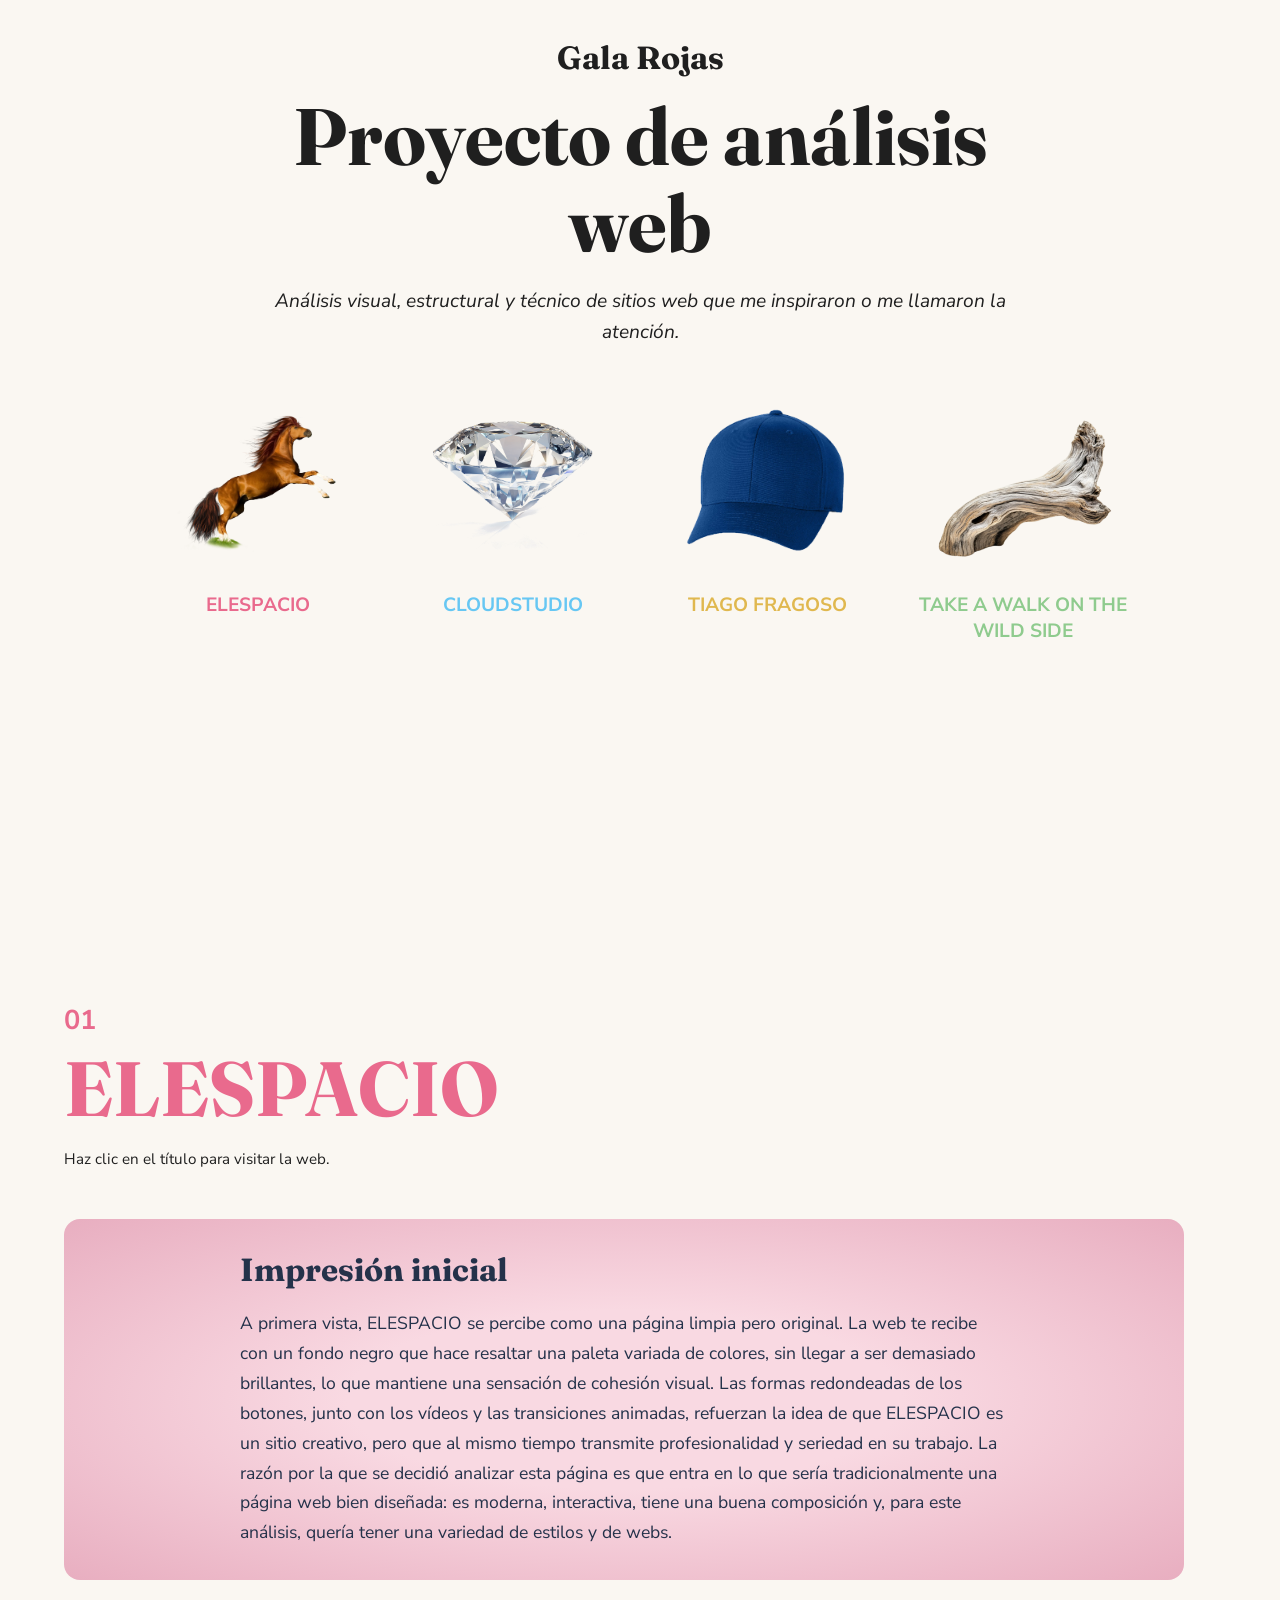
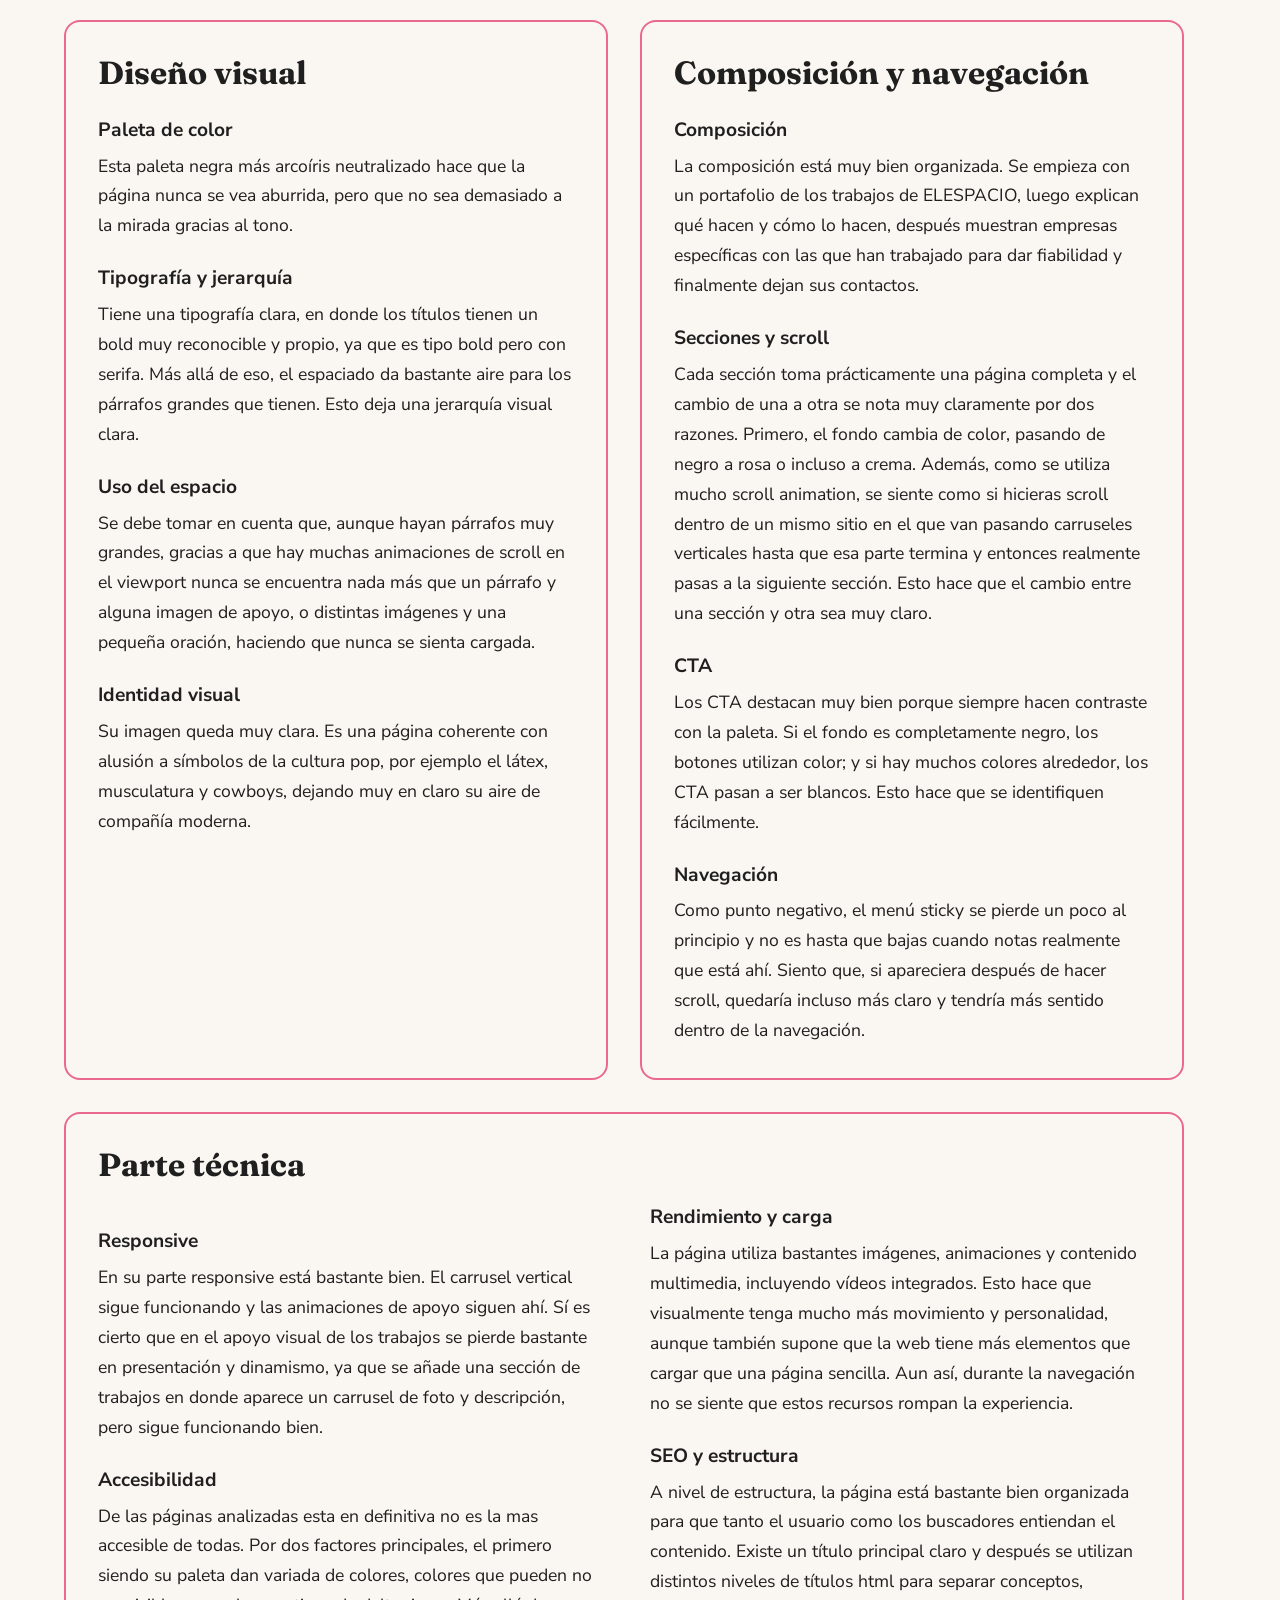
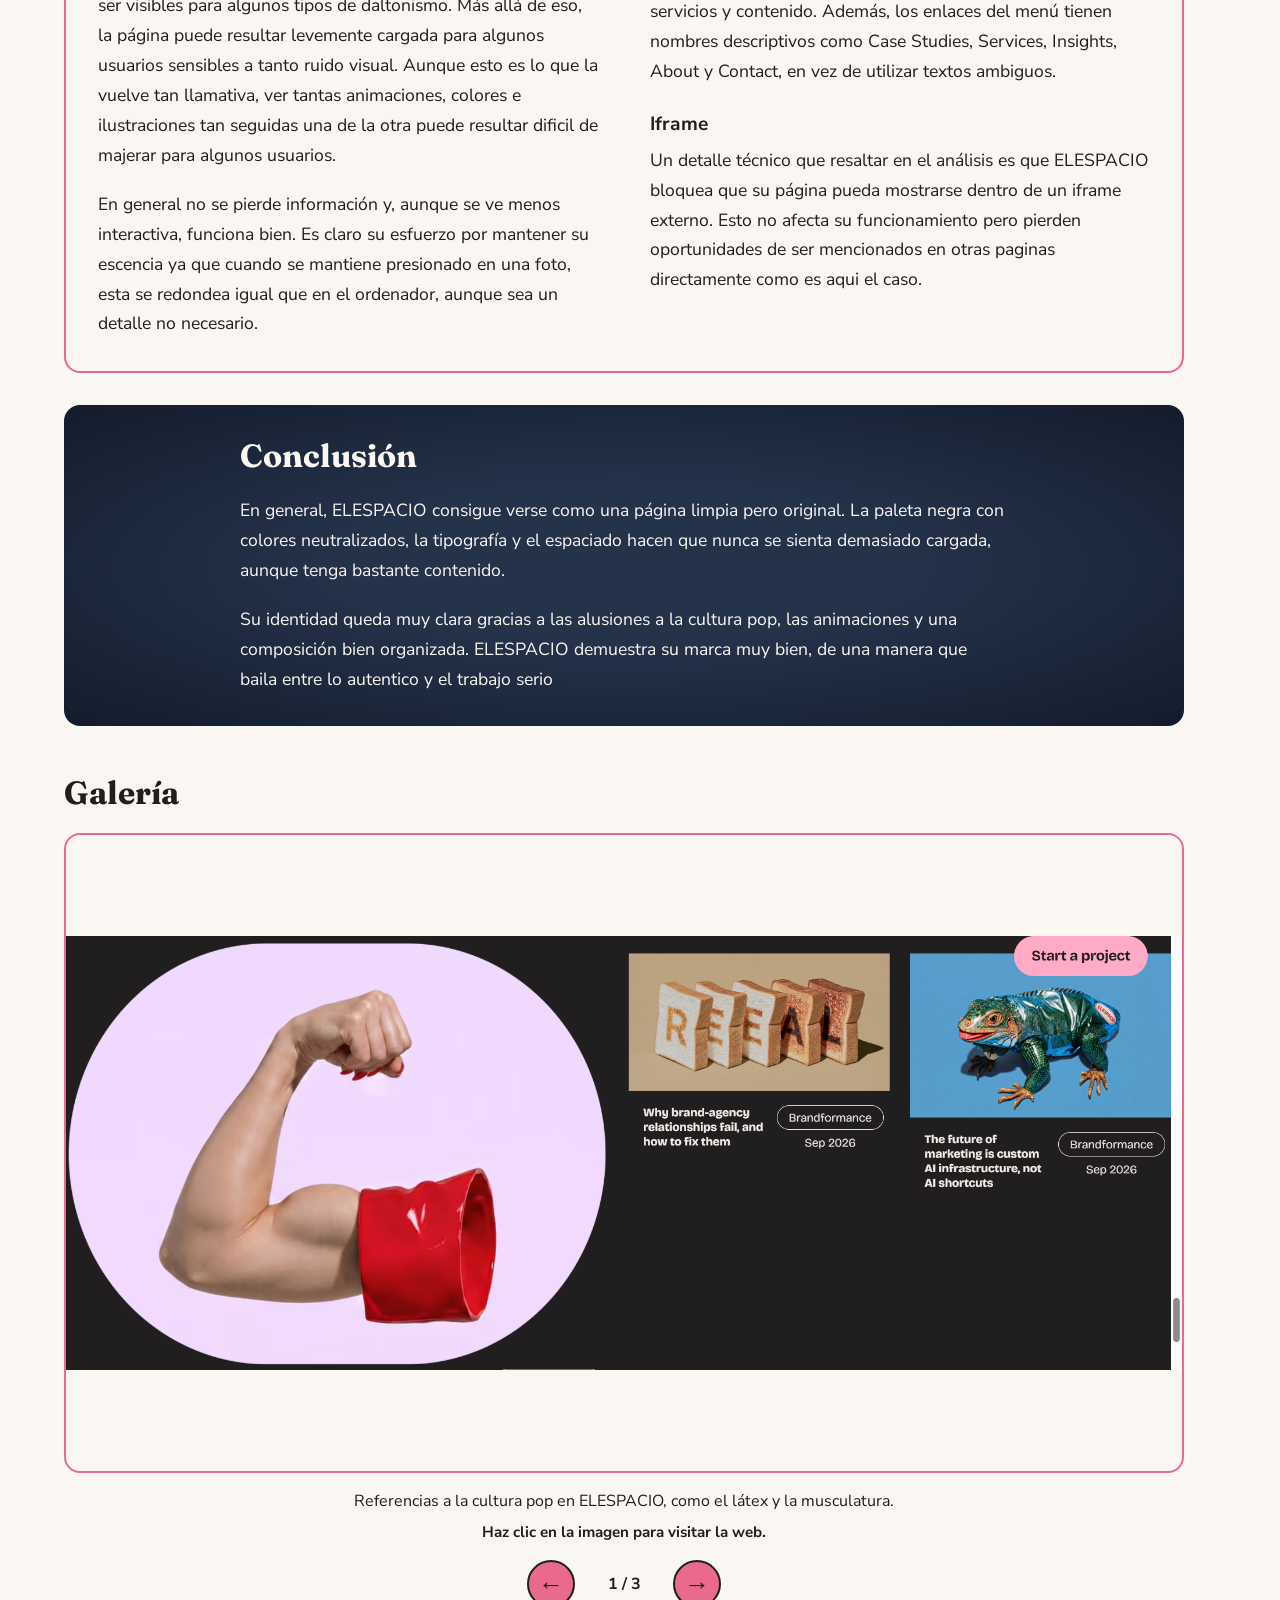
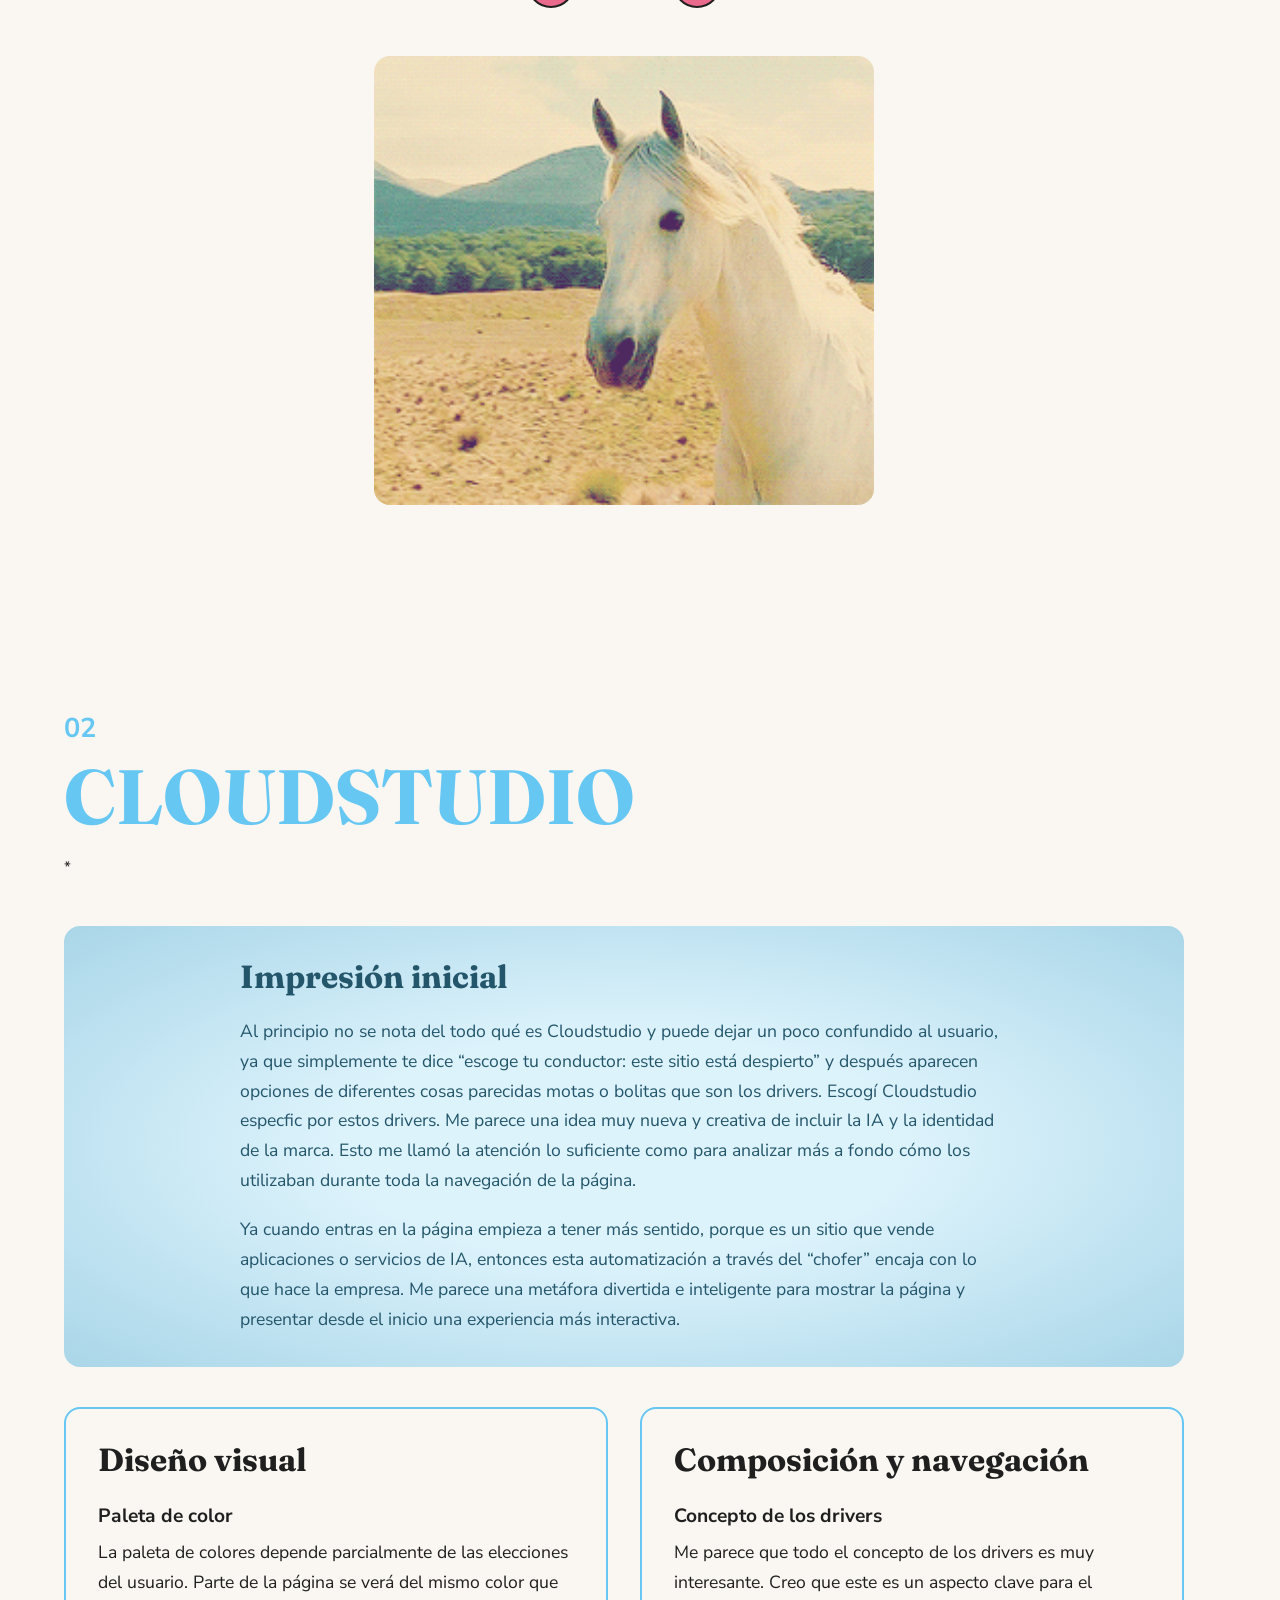
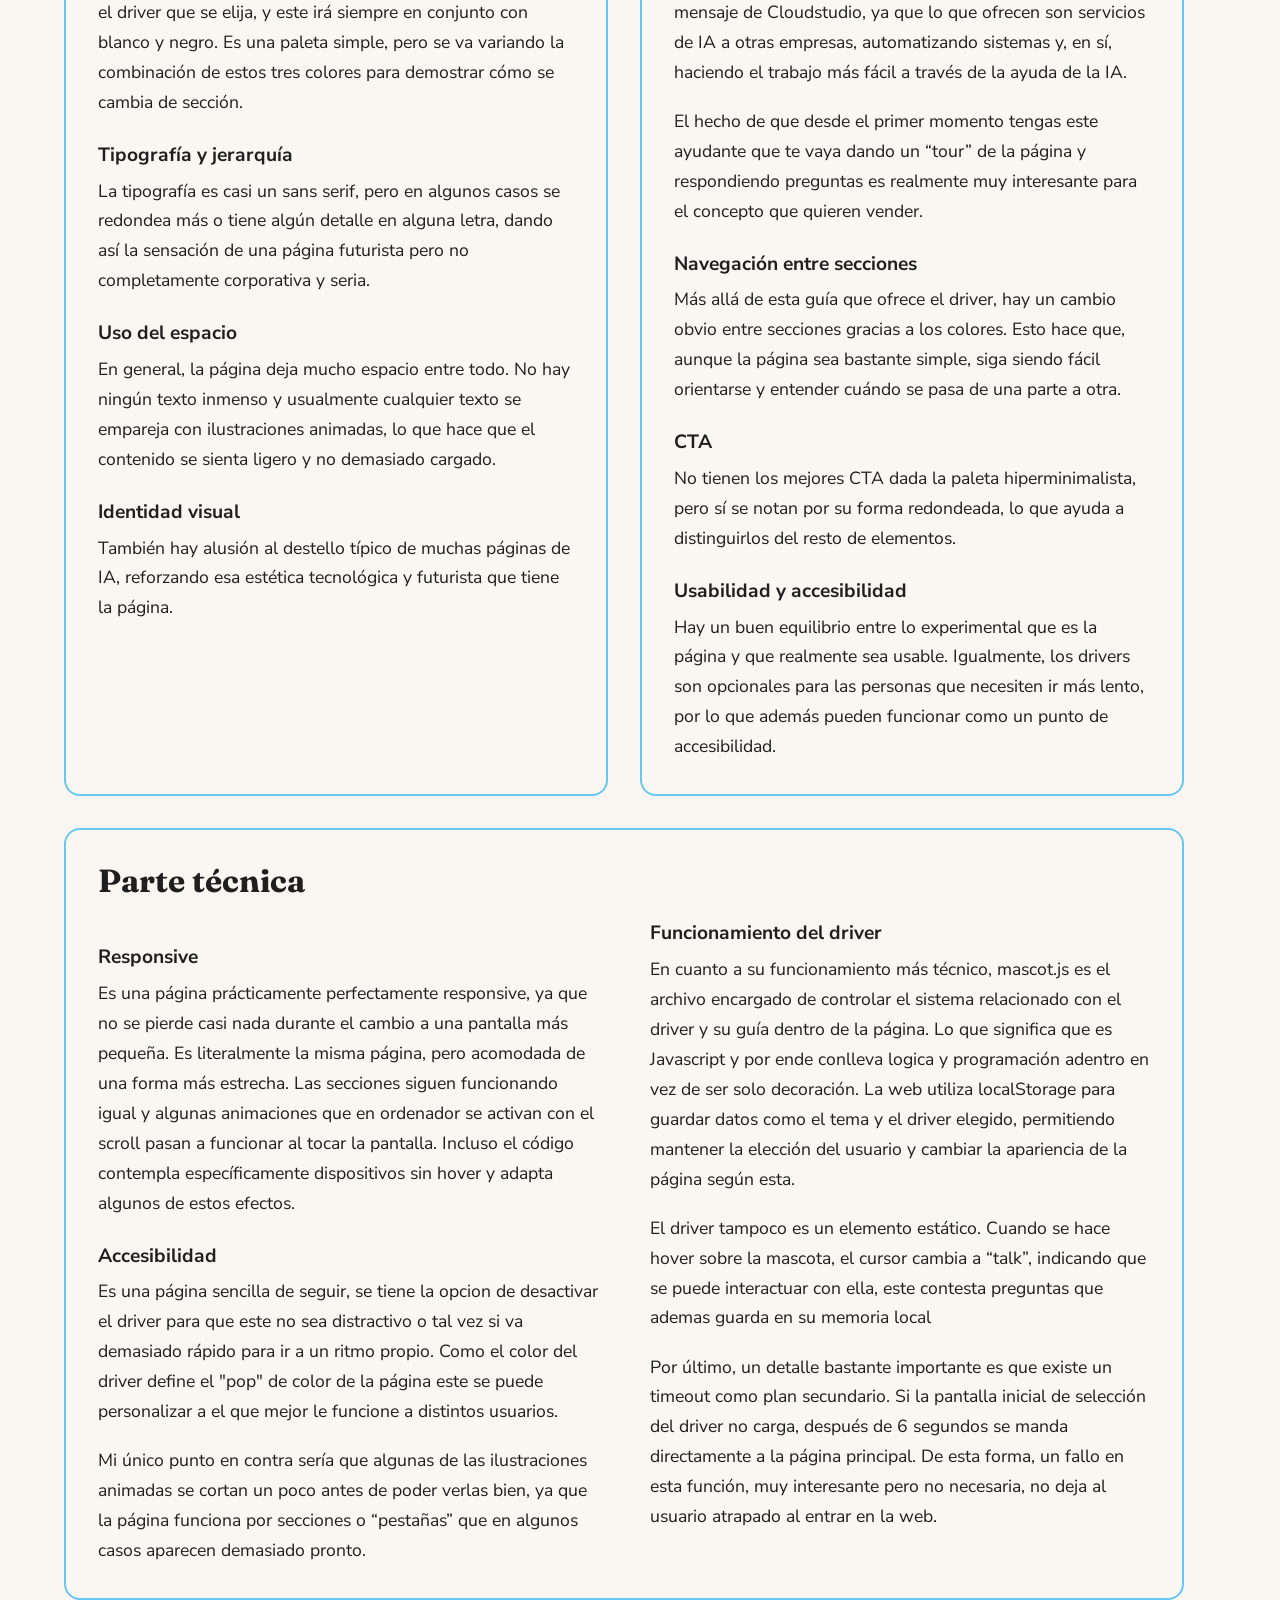
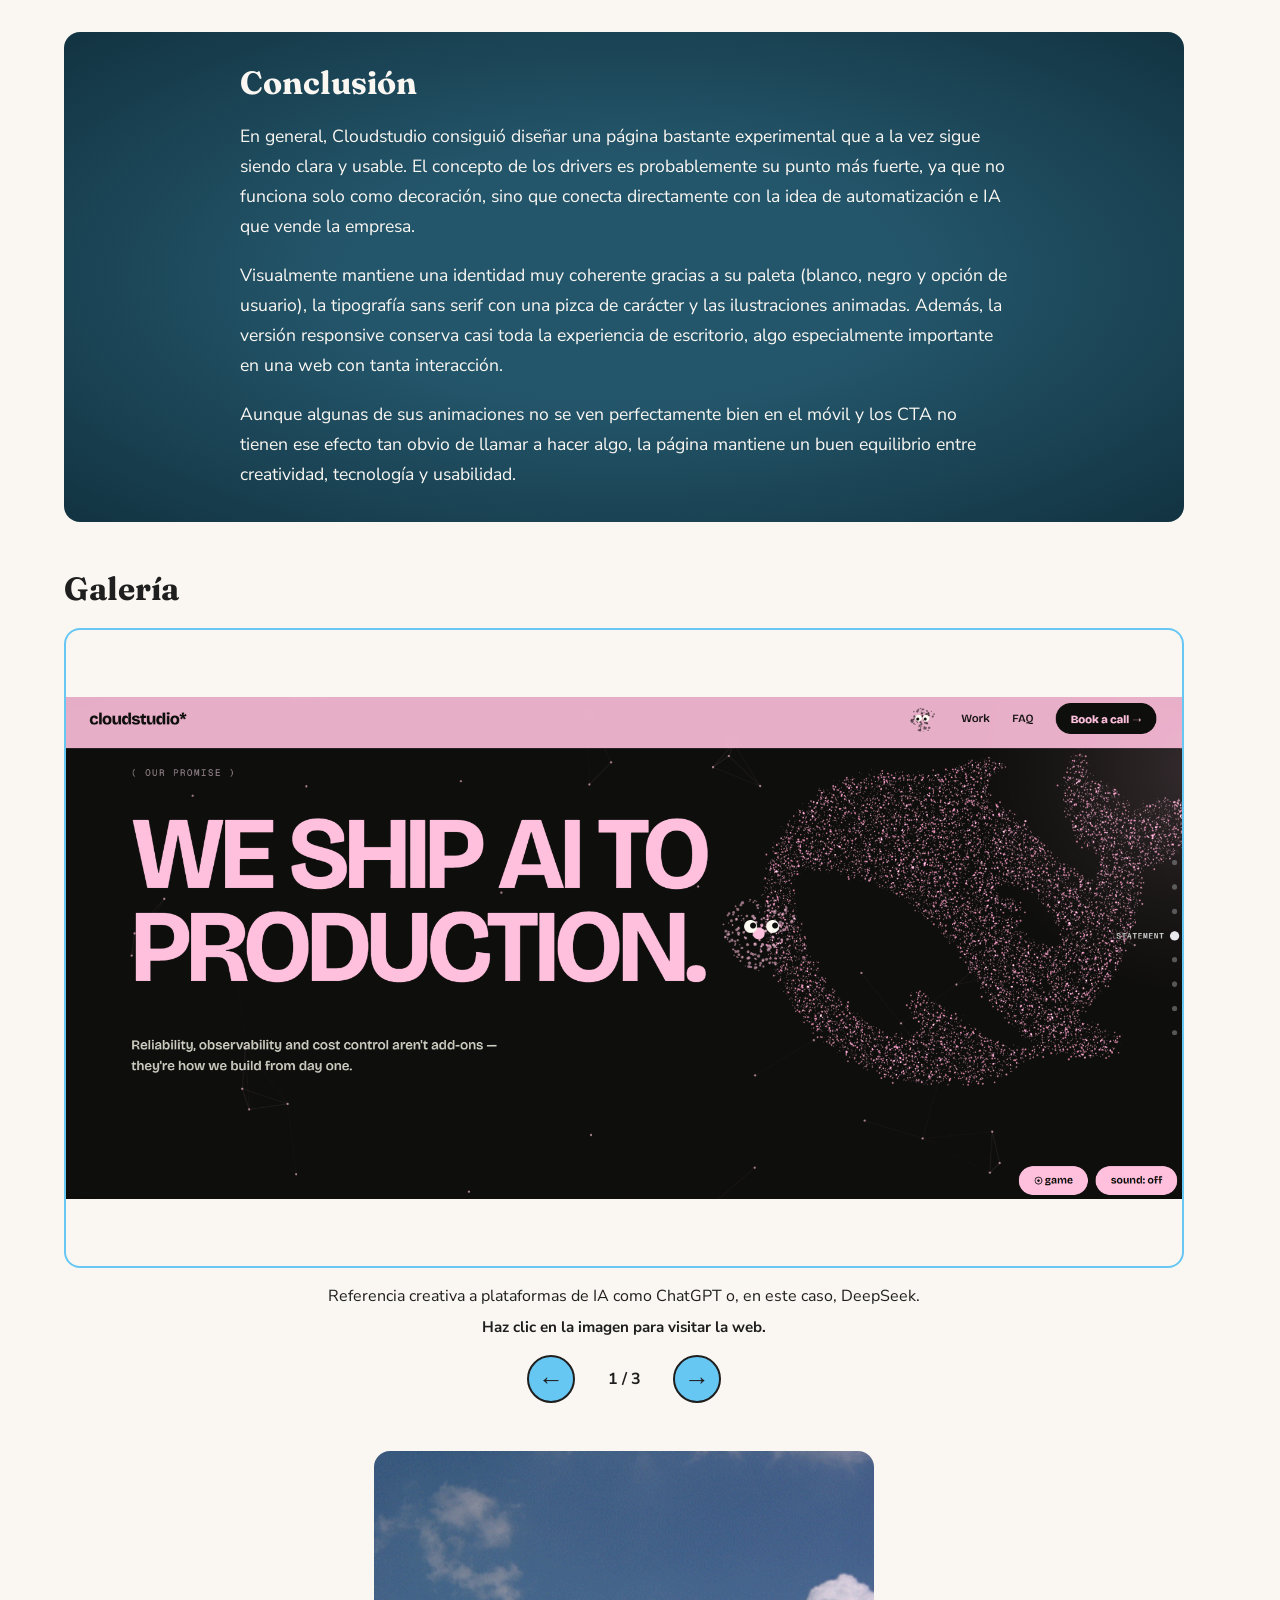
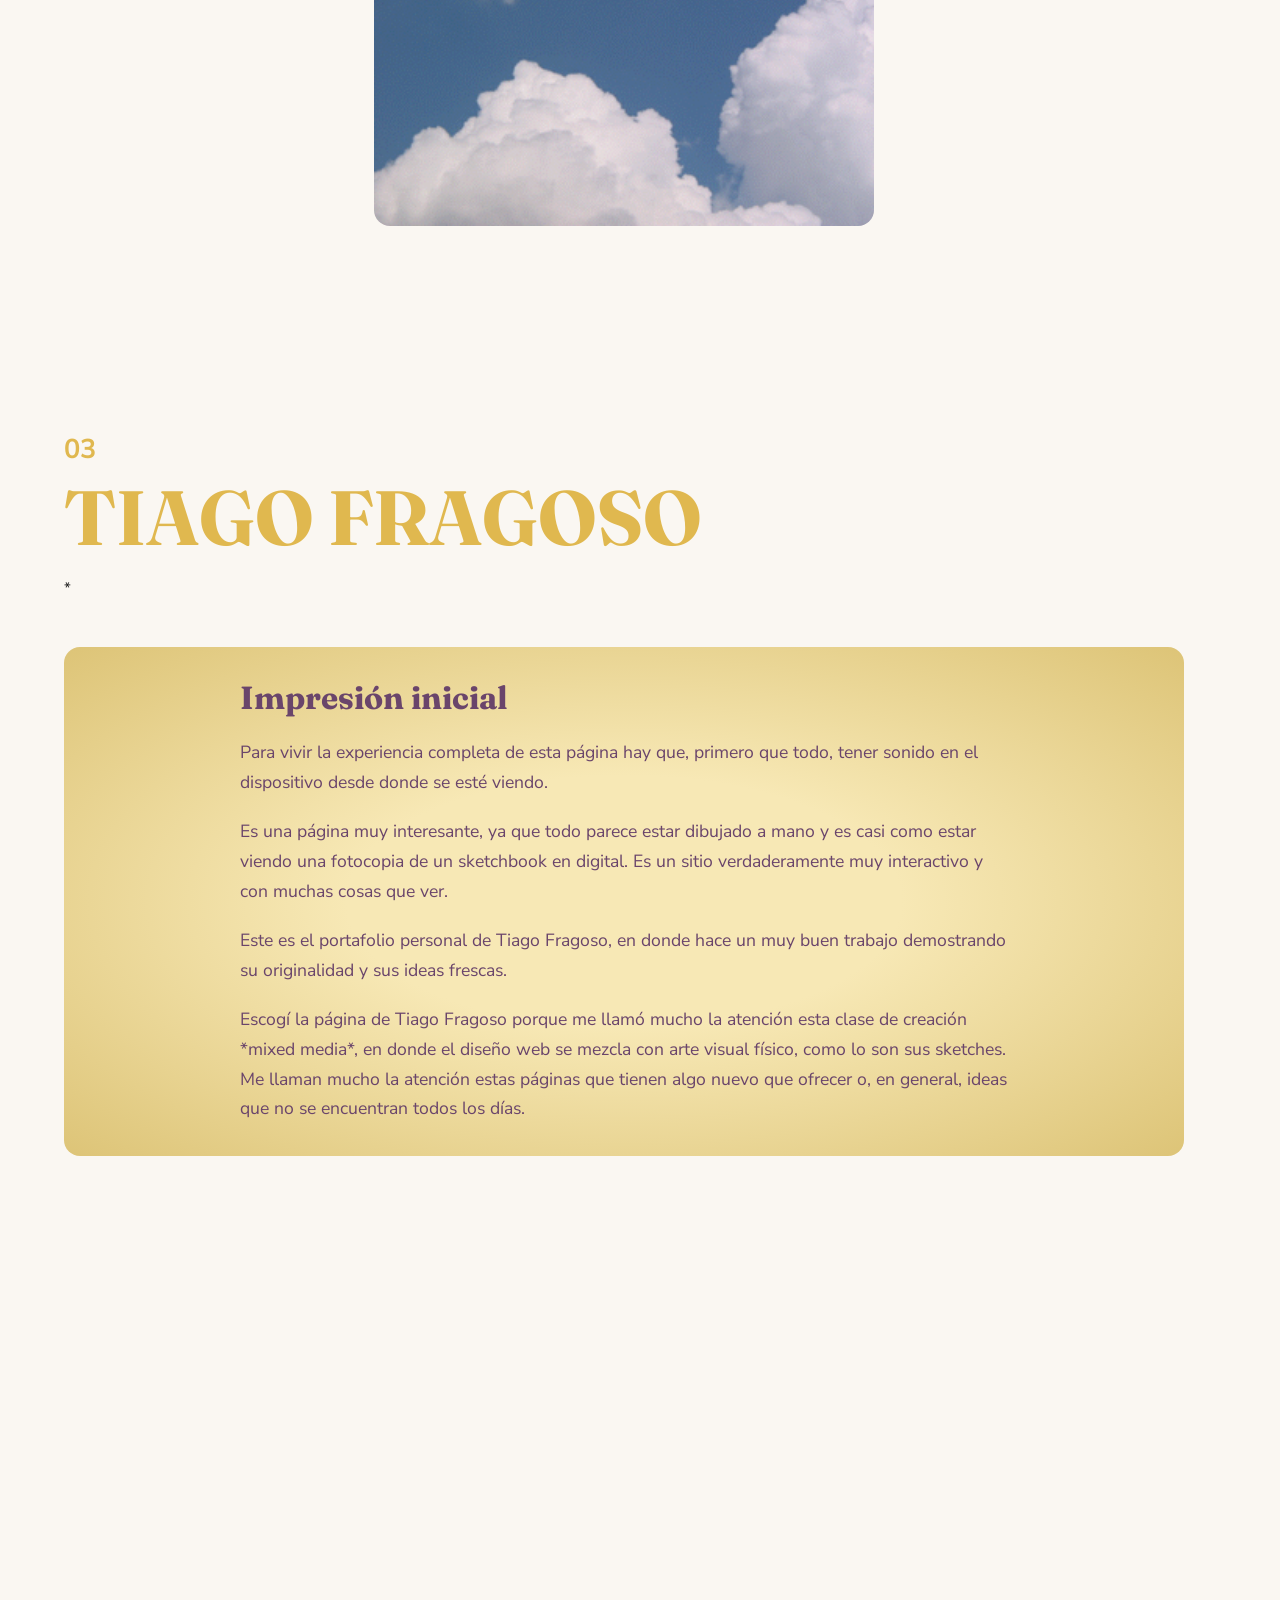
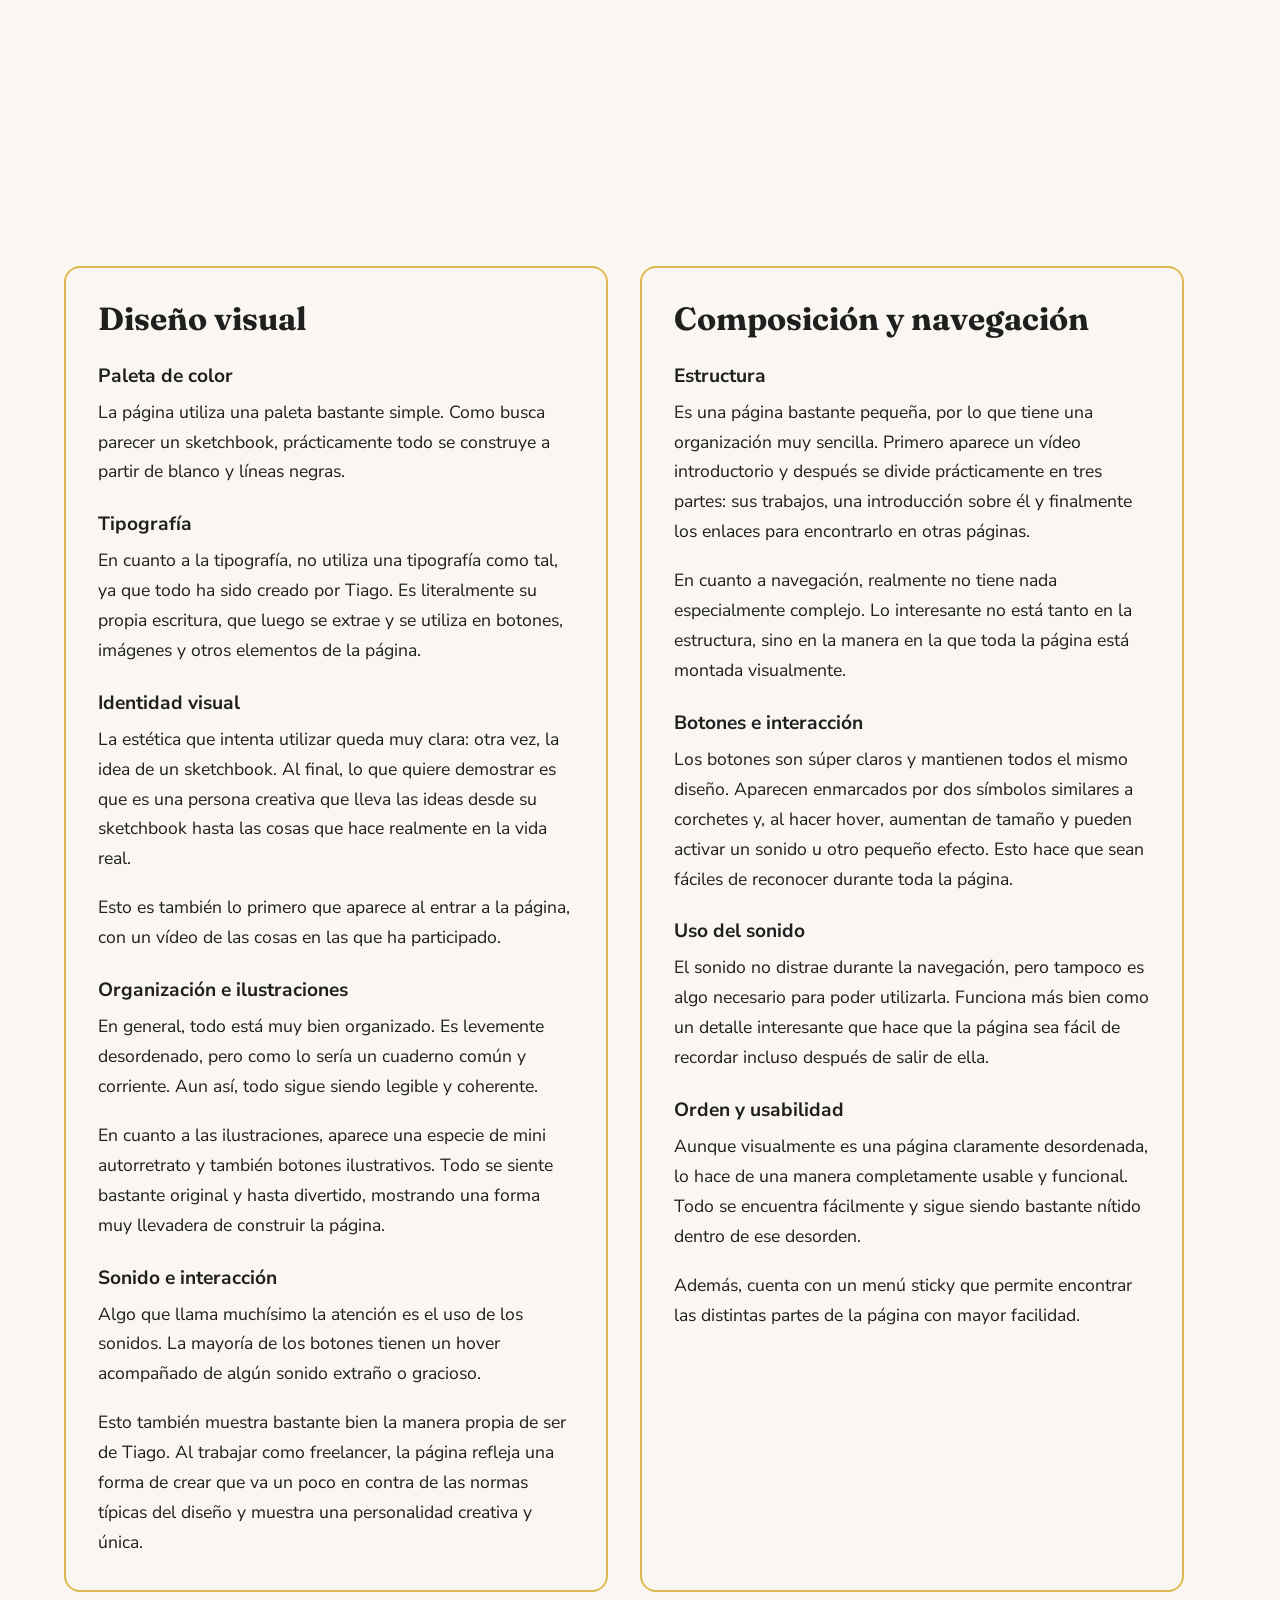
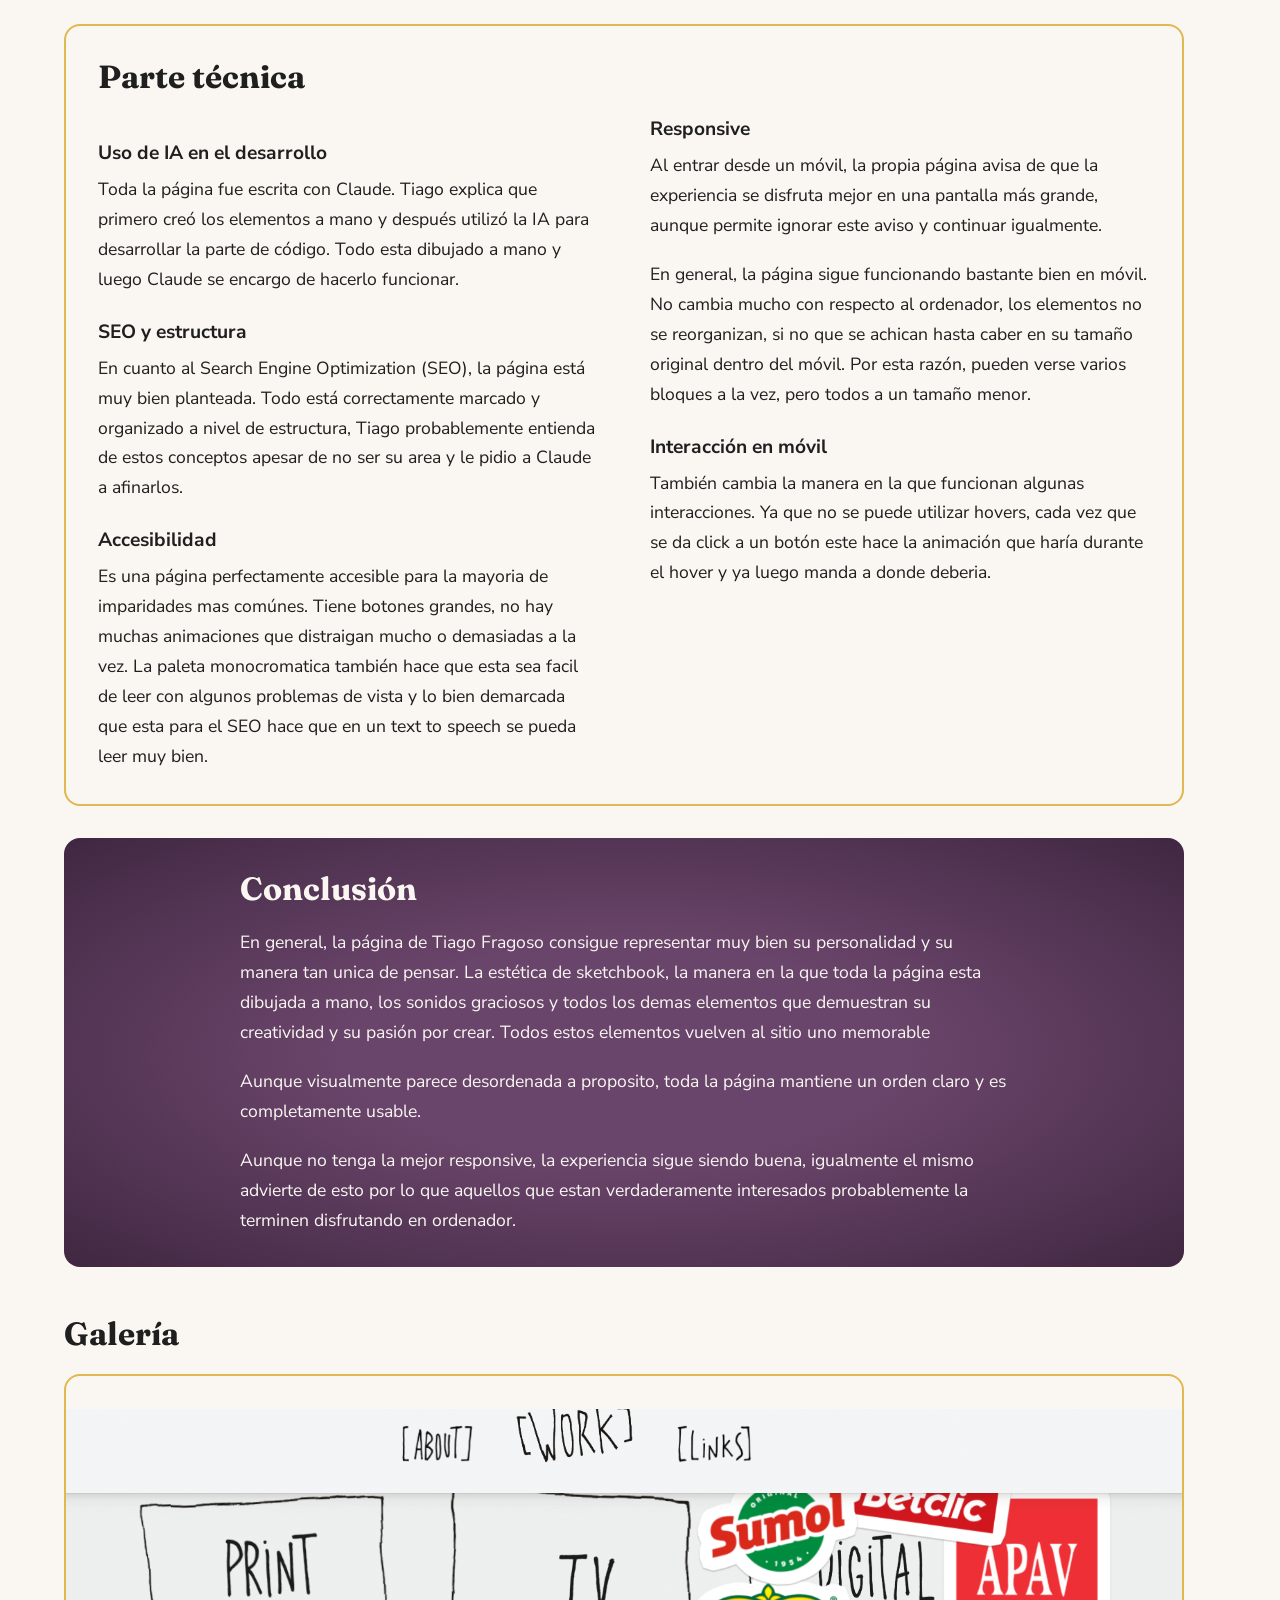
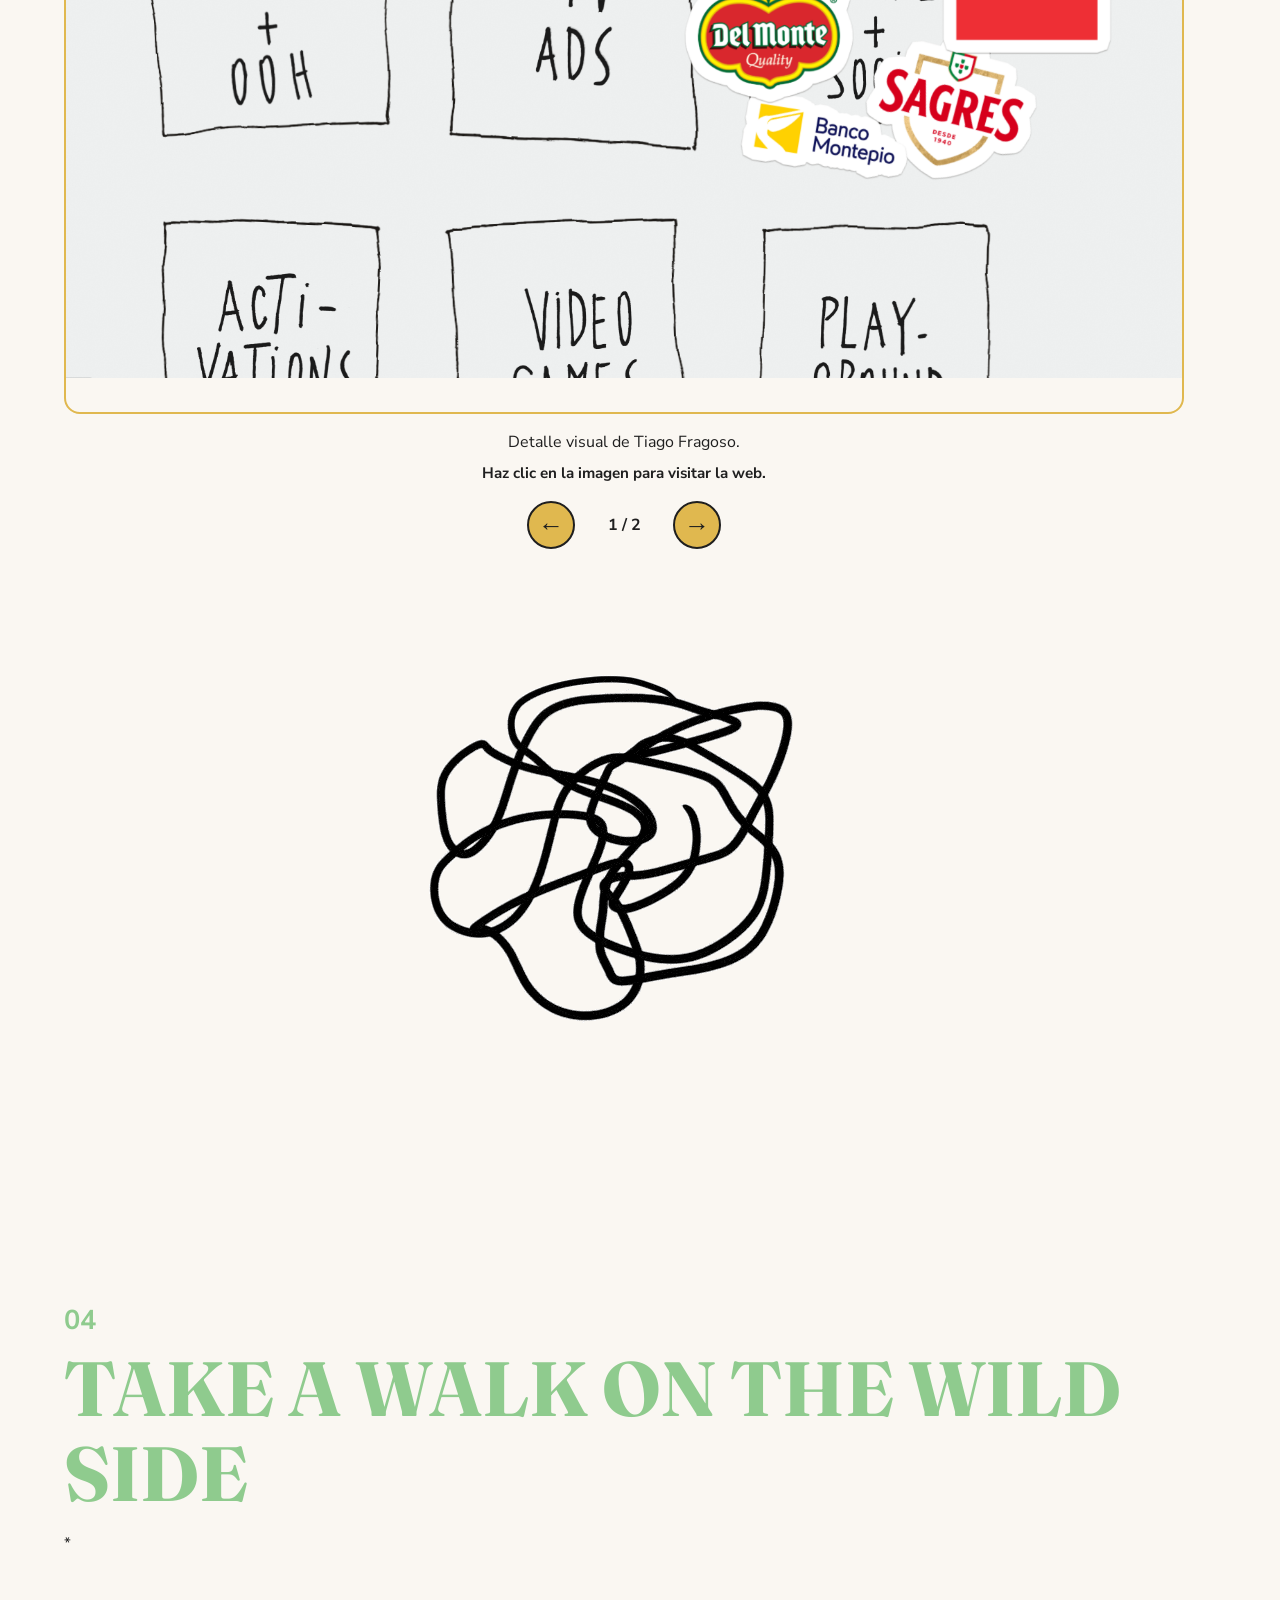
==== commit a851c44c: "arreglo de instrucciones" ====
--- a/SOW/index.html
+++ b/SOW/index.html
@@ -326,7 +326,7 @@
                     </a>
                 </h2>
 
-                <p class="aviso-enlace">Haz clic en el título para visitar la web.</p>
+                <p class="aviso-enlace">*</p>
             </div>
 
             <div class="impresion-seccion impresion-cloud">
@@ -583,7 +583,7 @@
                     </a>
                 </h2>
 
-                <p class="aviso-enlace">Haz clic en el título para visitar la web.</p>
+                <p class="aviso-enlace">*</p>
             </div>
 
             <div class="impresion-seccion impresion-tiago">
@@ -856,7 +856,7 @@
                     </a>
                 </h2>
 
-                <p class="aviso-enlace">Haz clic en el título para visitar la web.</p>
+                <p class="aviso-enlace">*</p>
             </div>
 
             <div class="impresion-seccion impresion-wild">
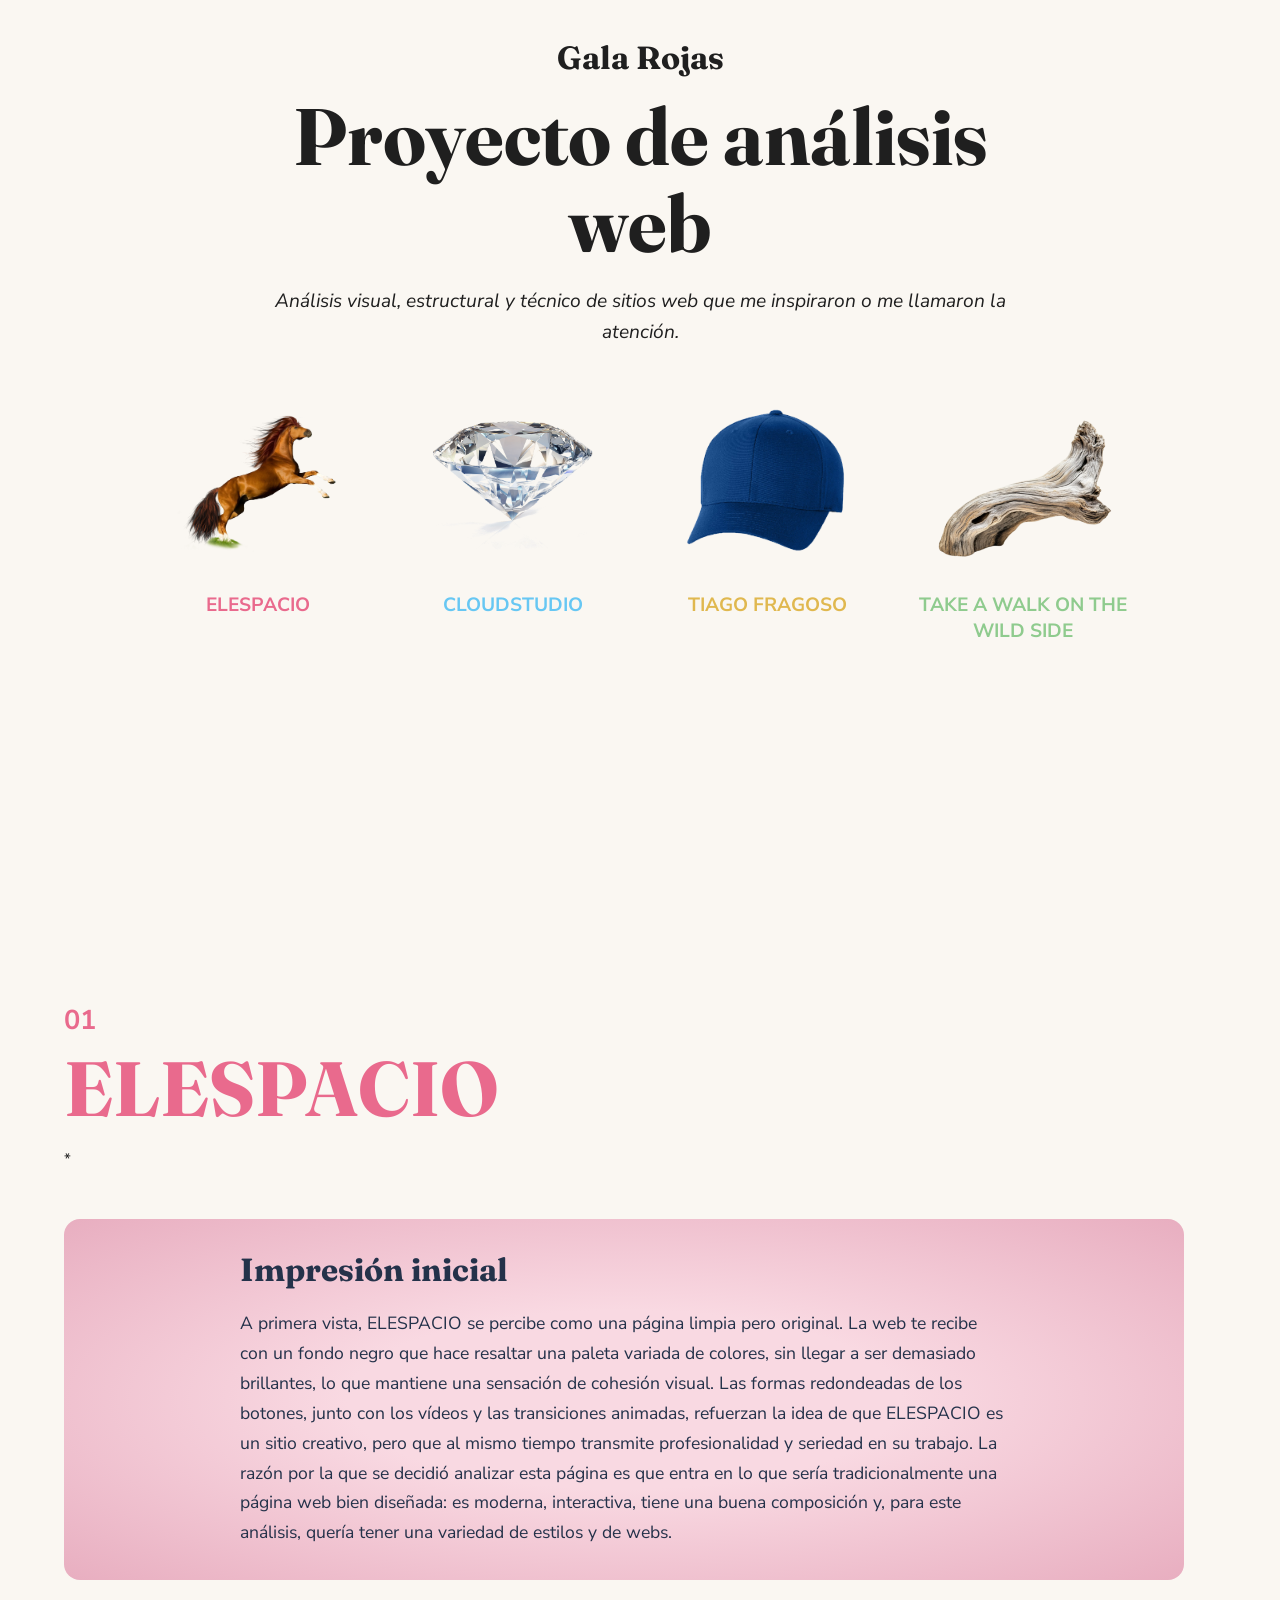
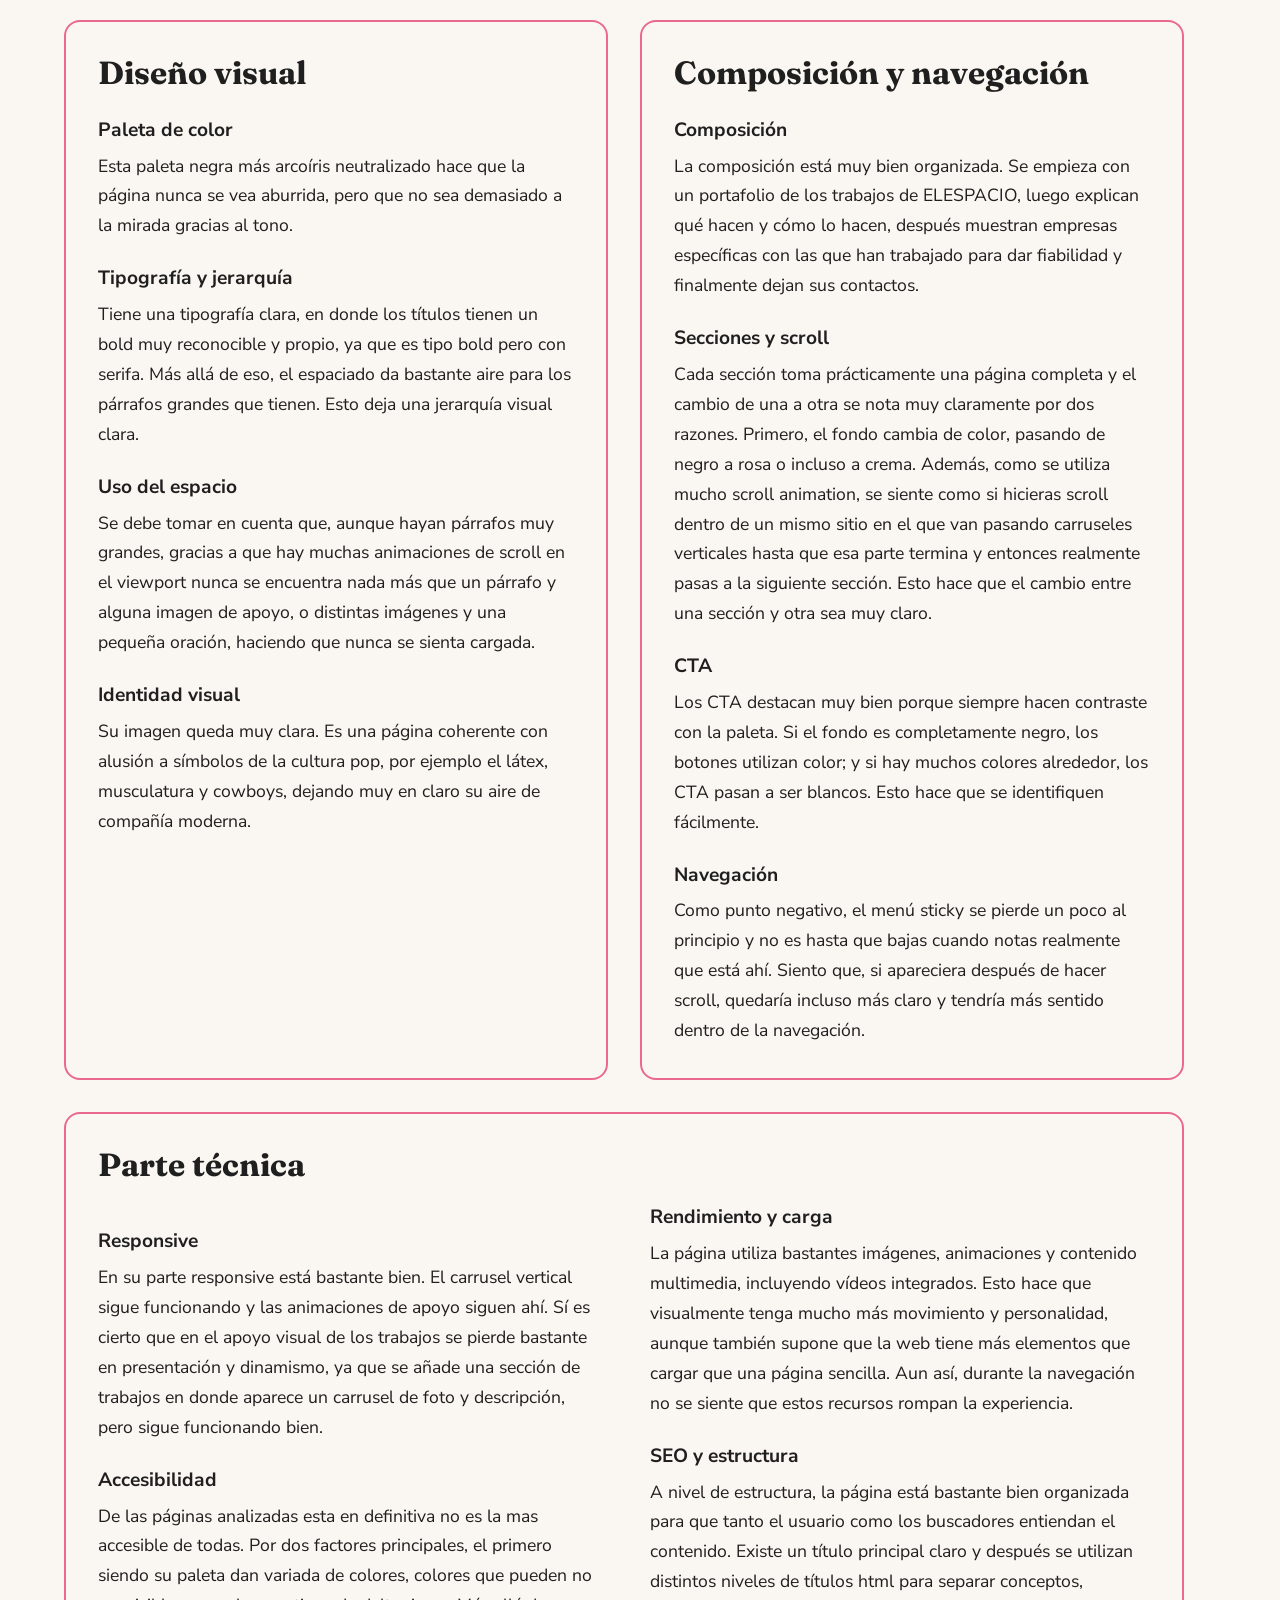
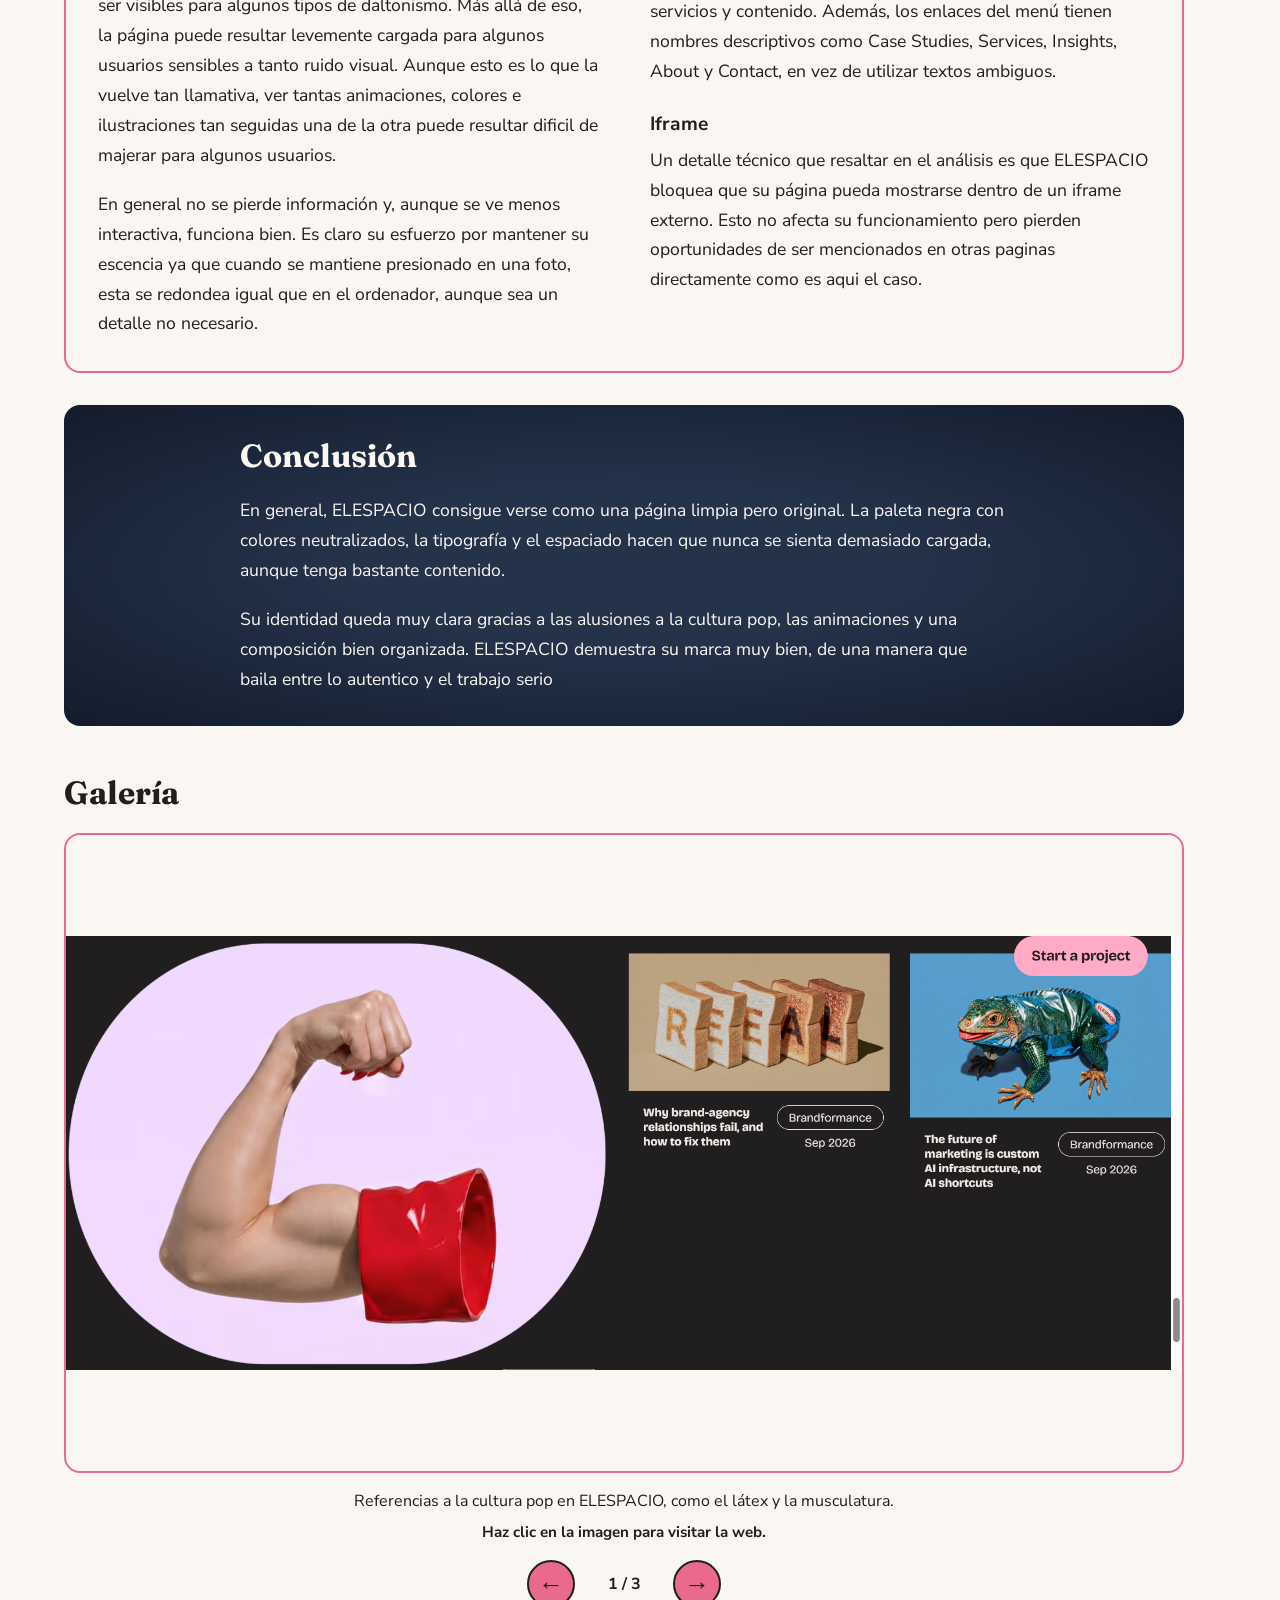
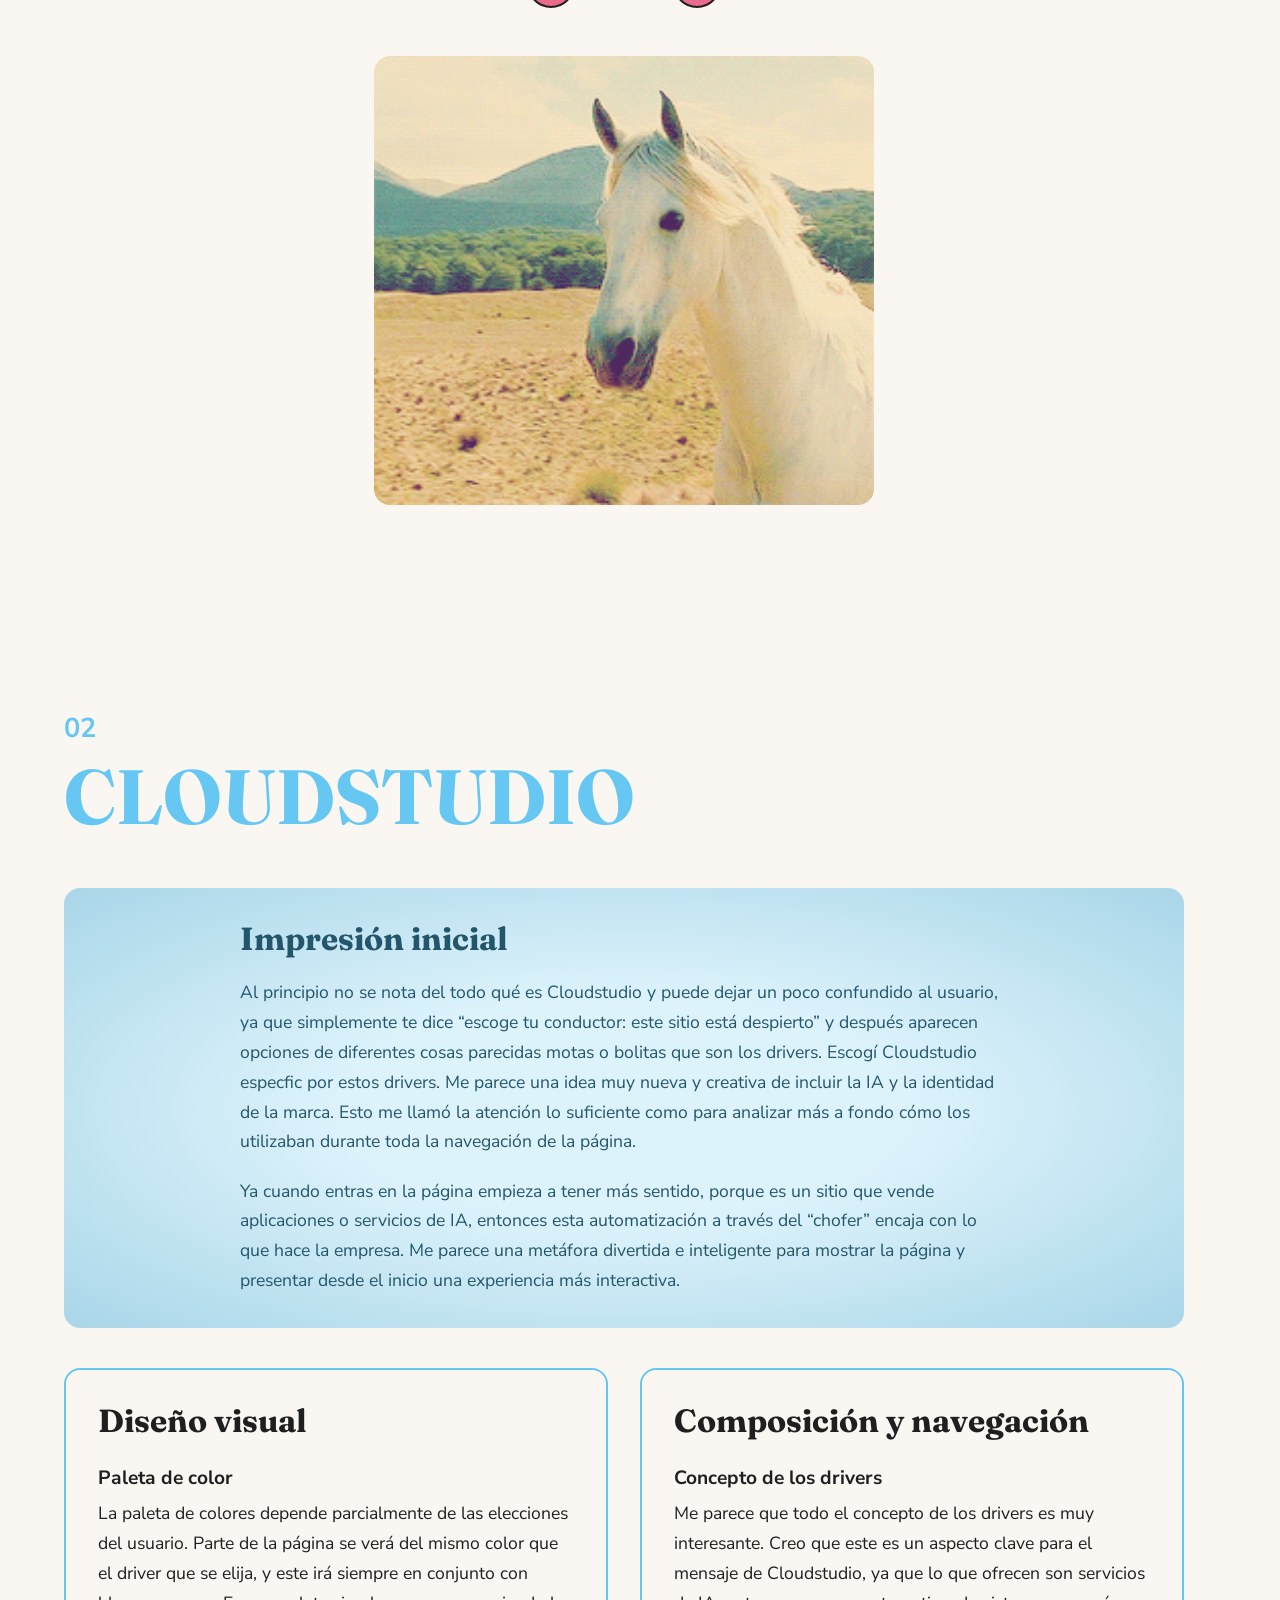
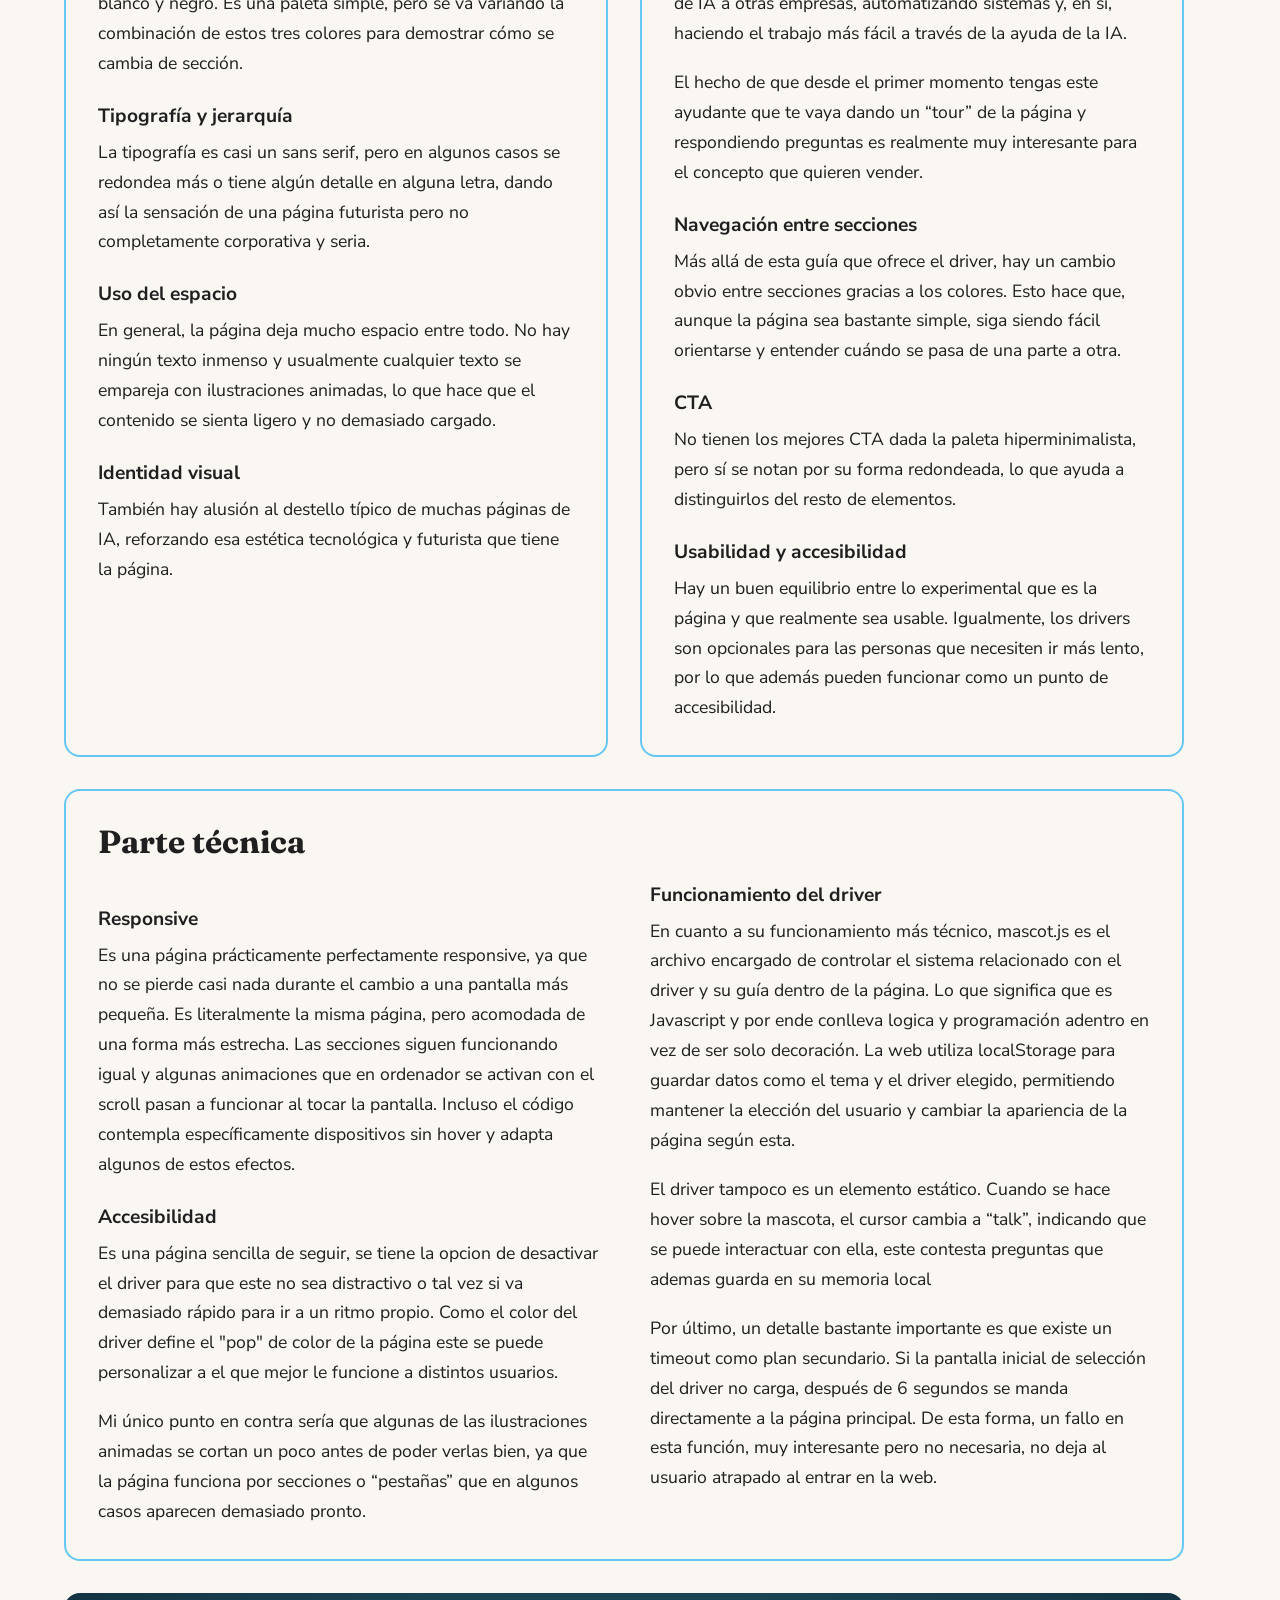
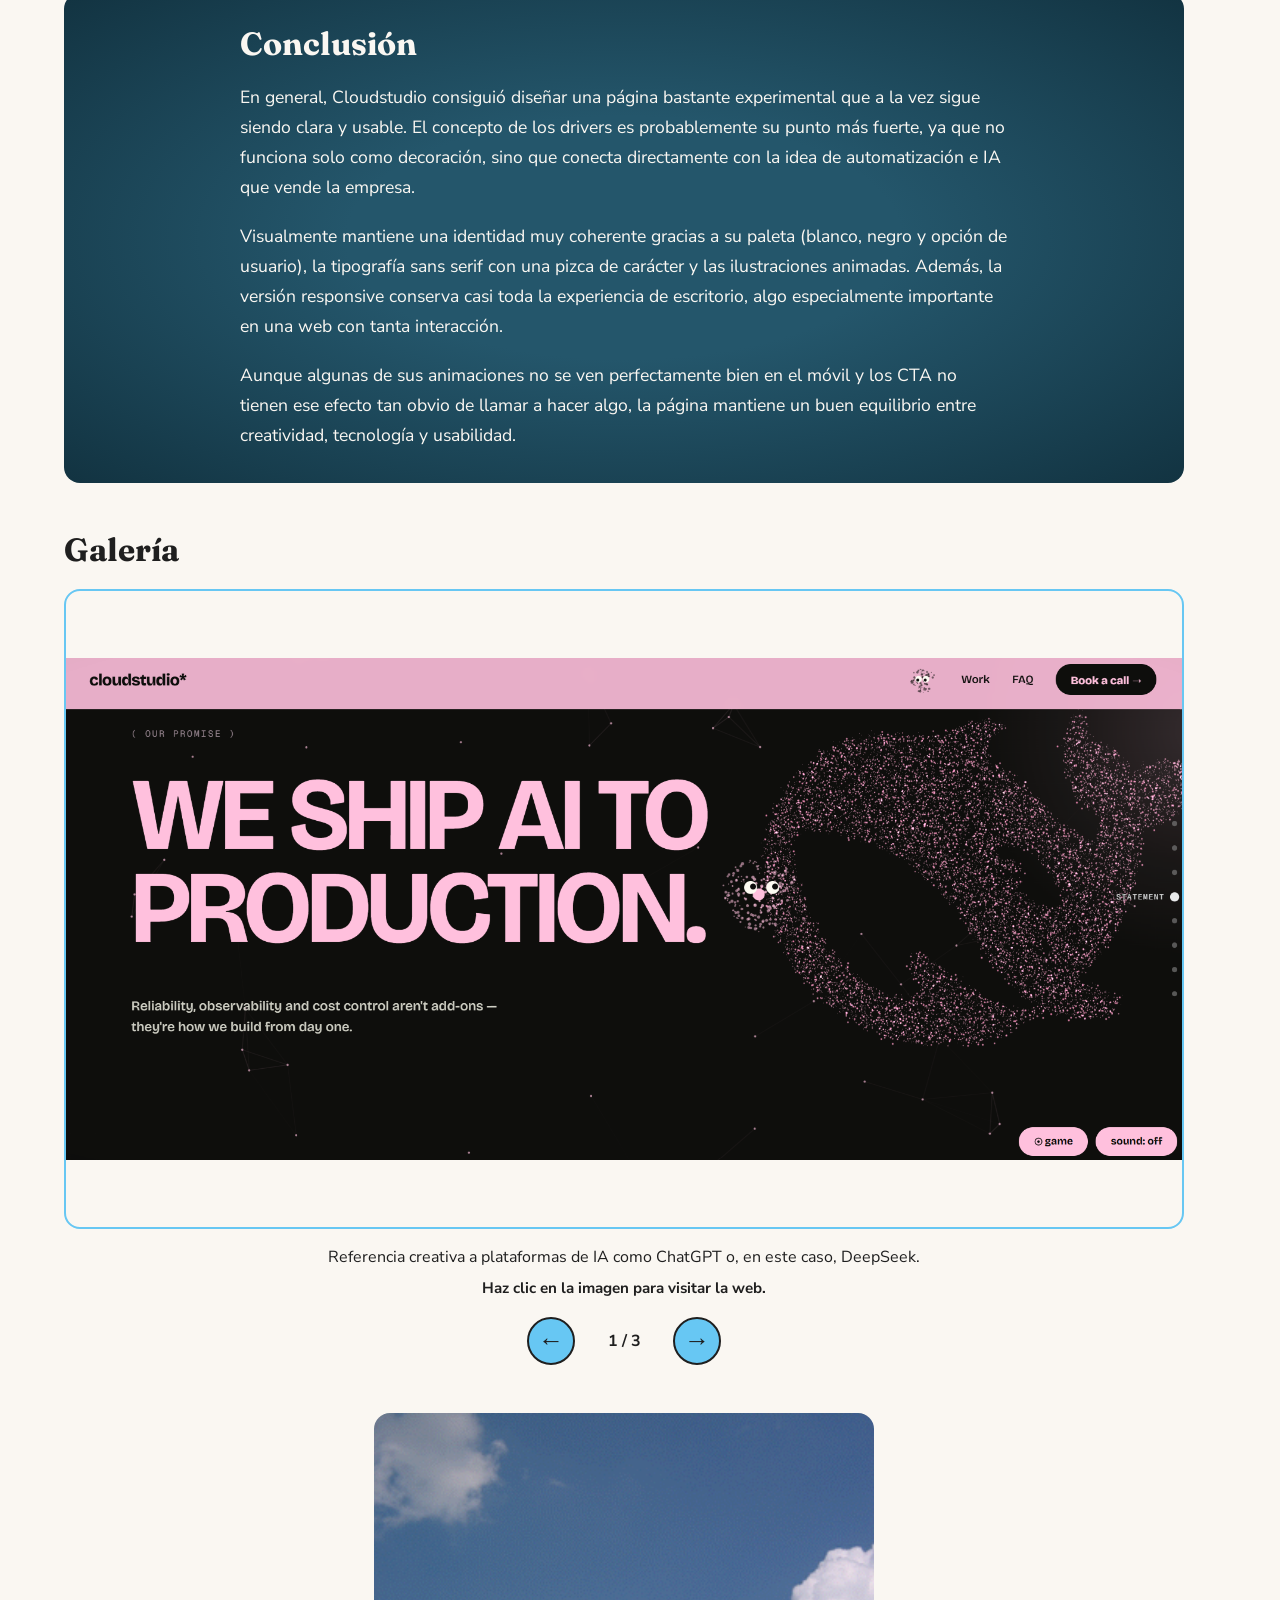
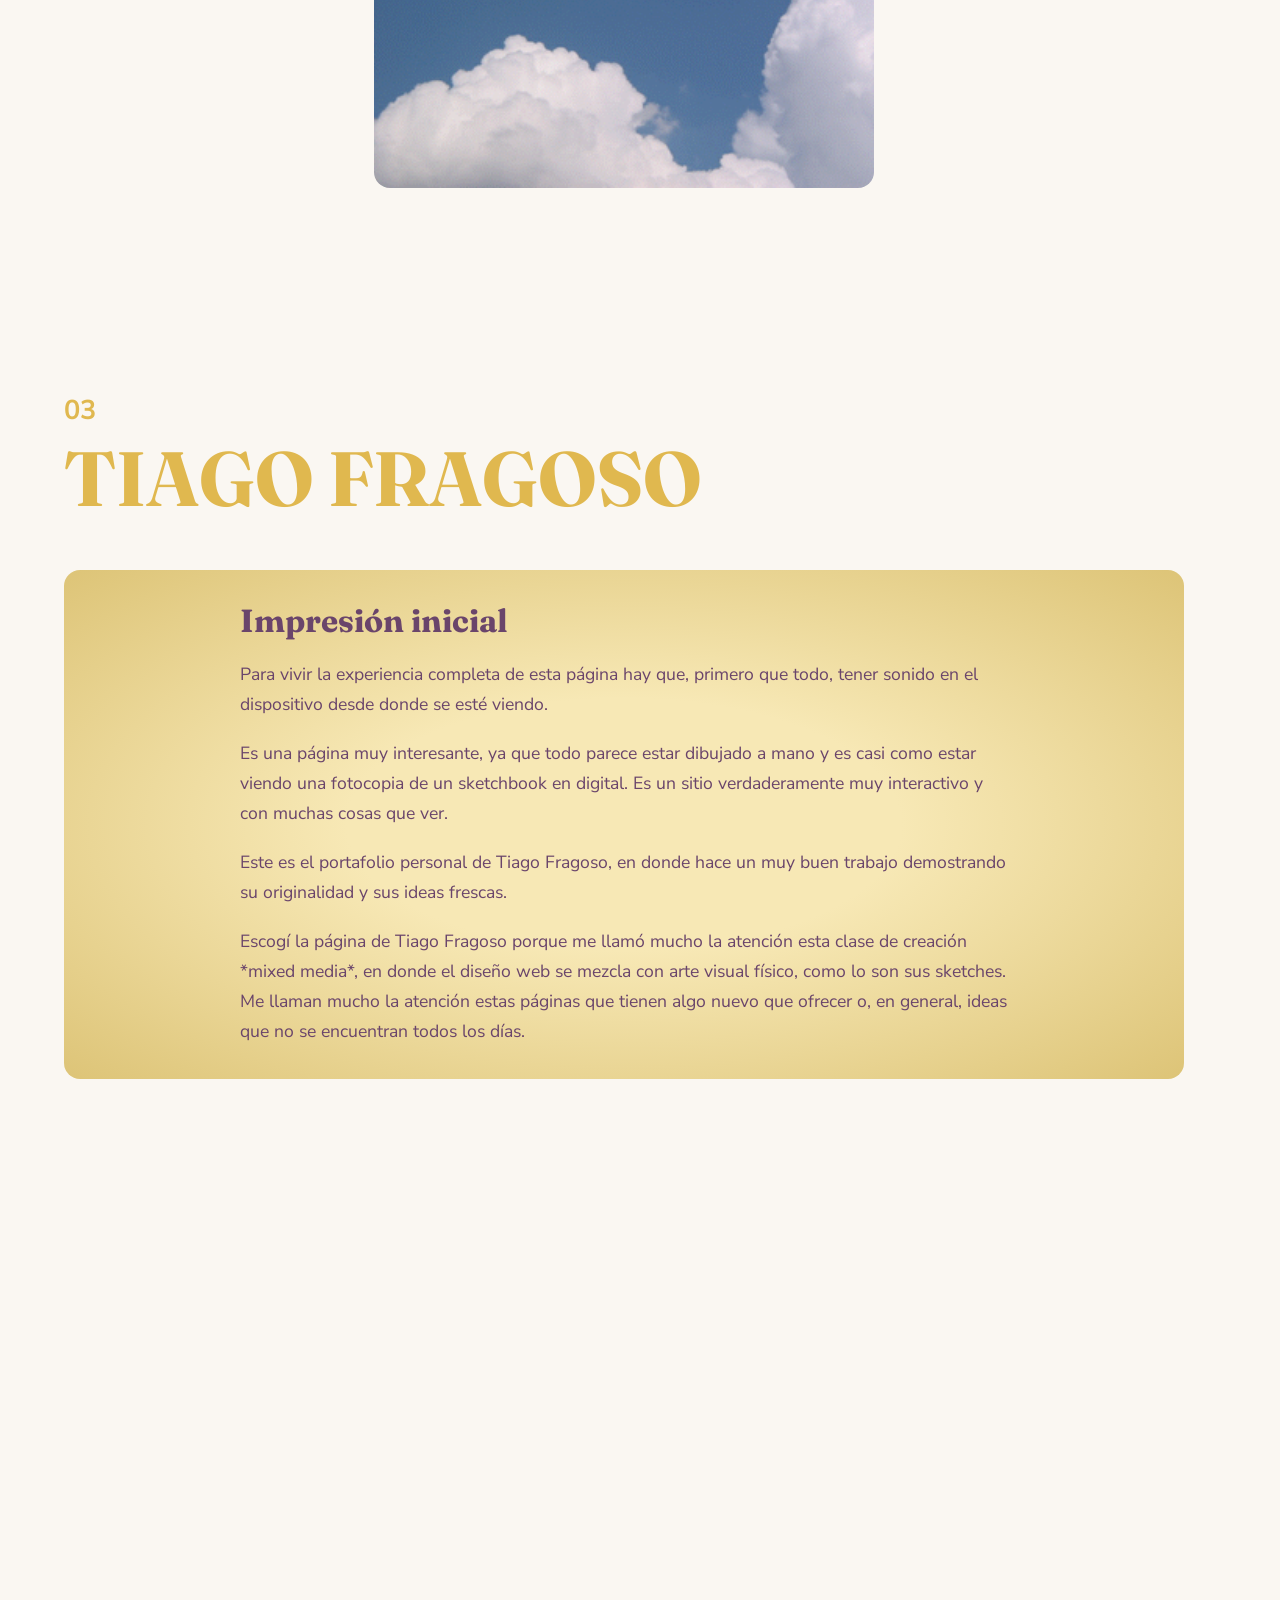
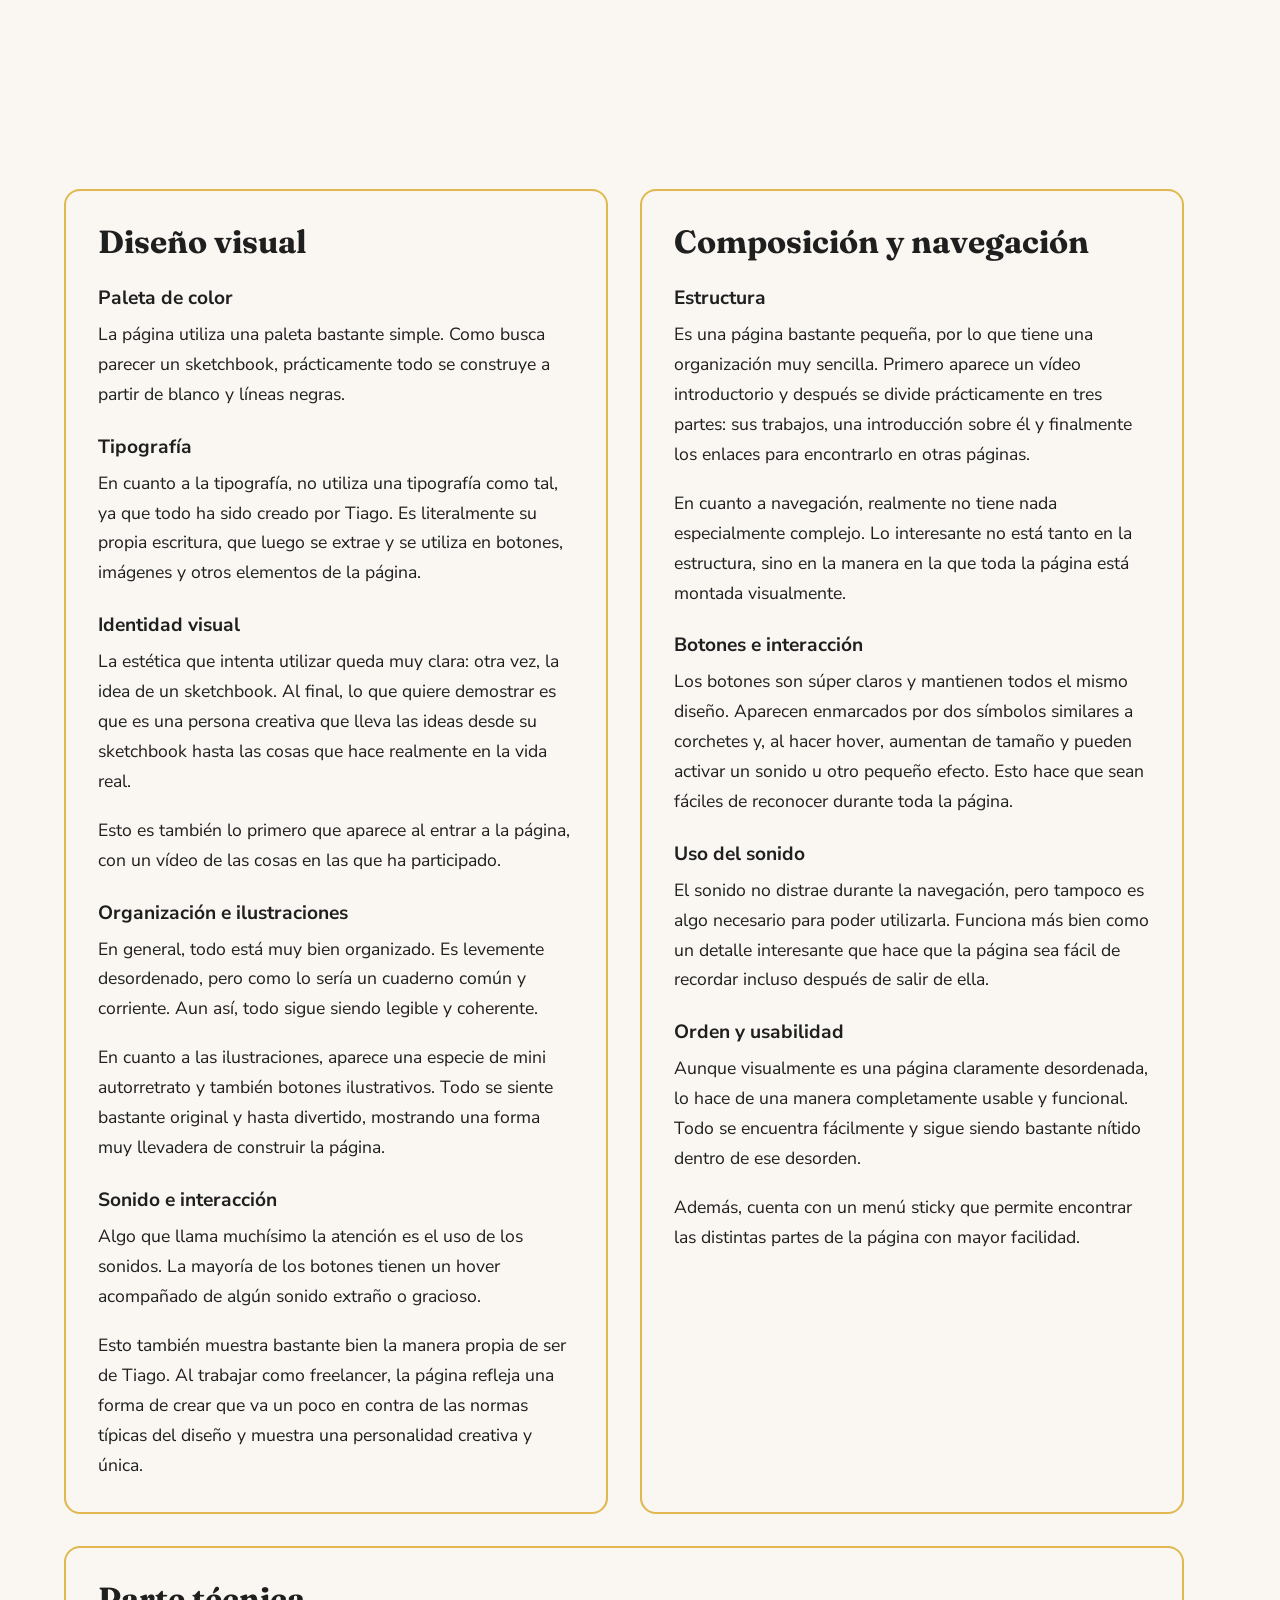
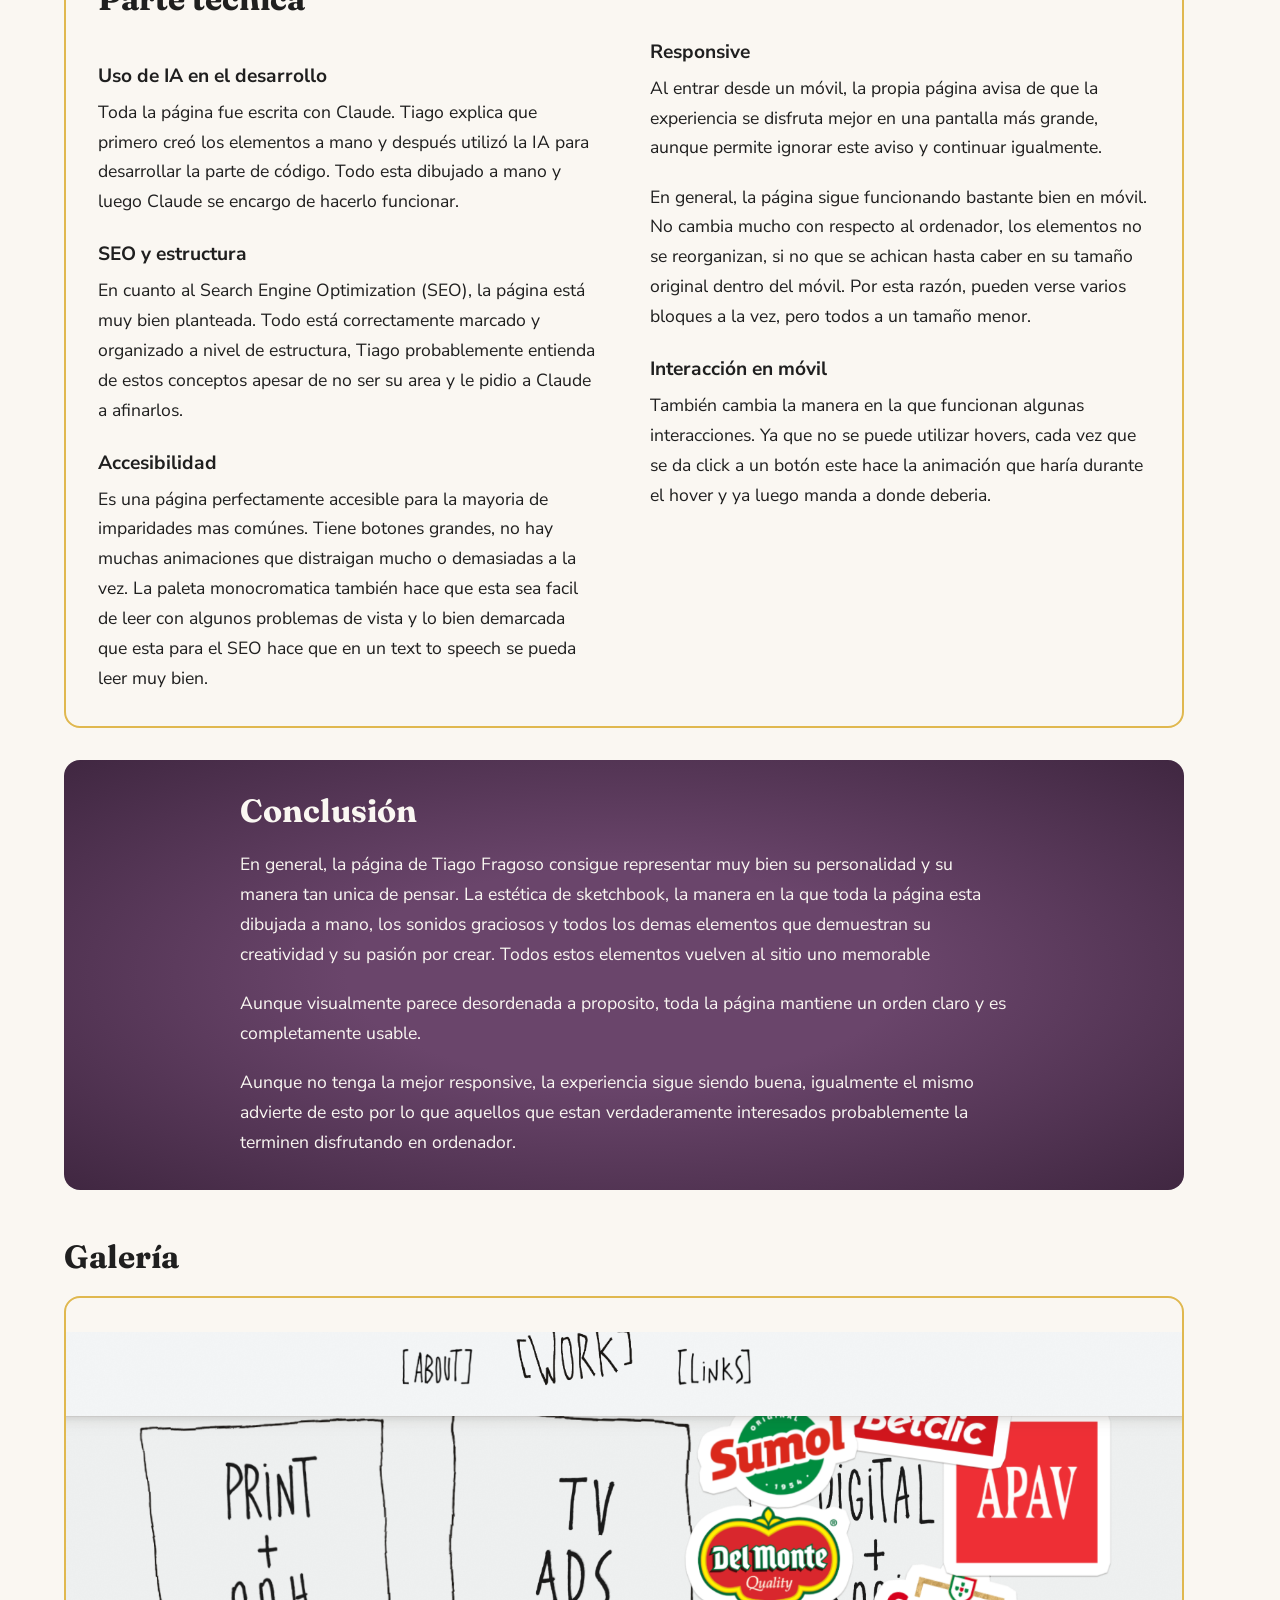
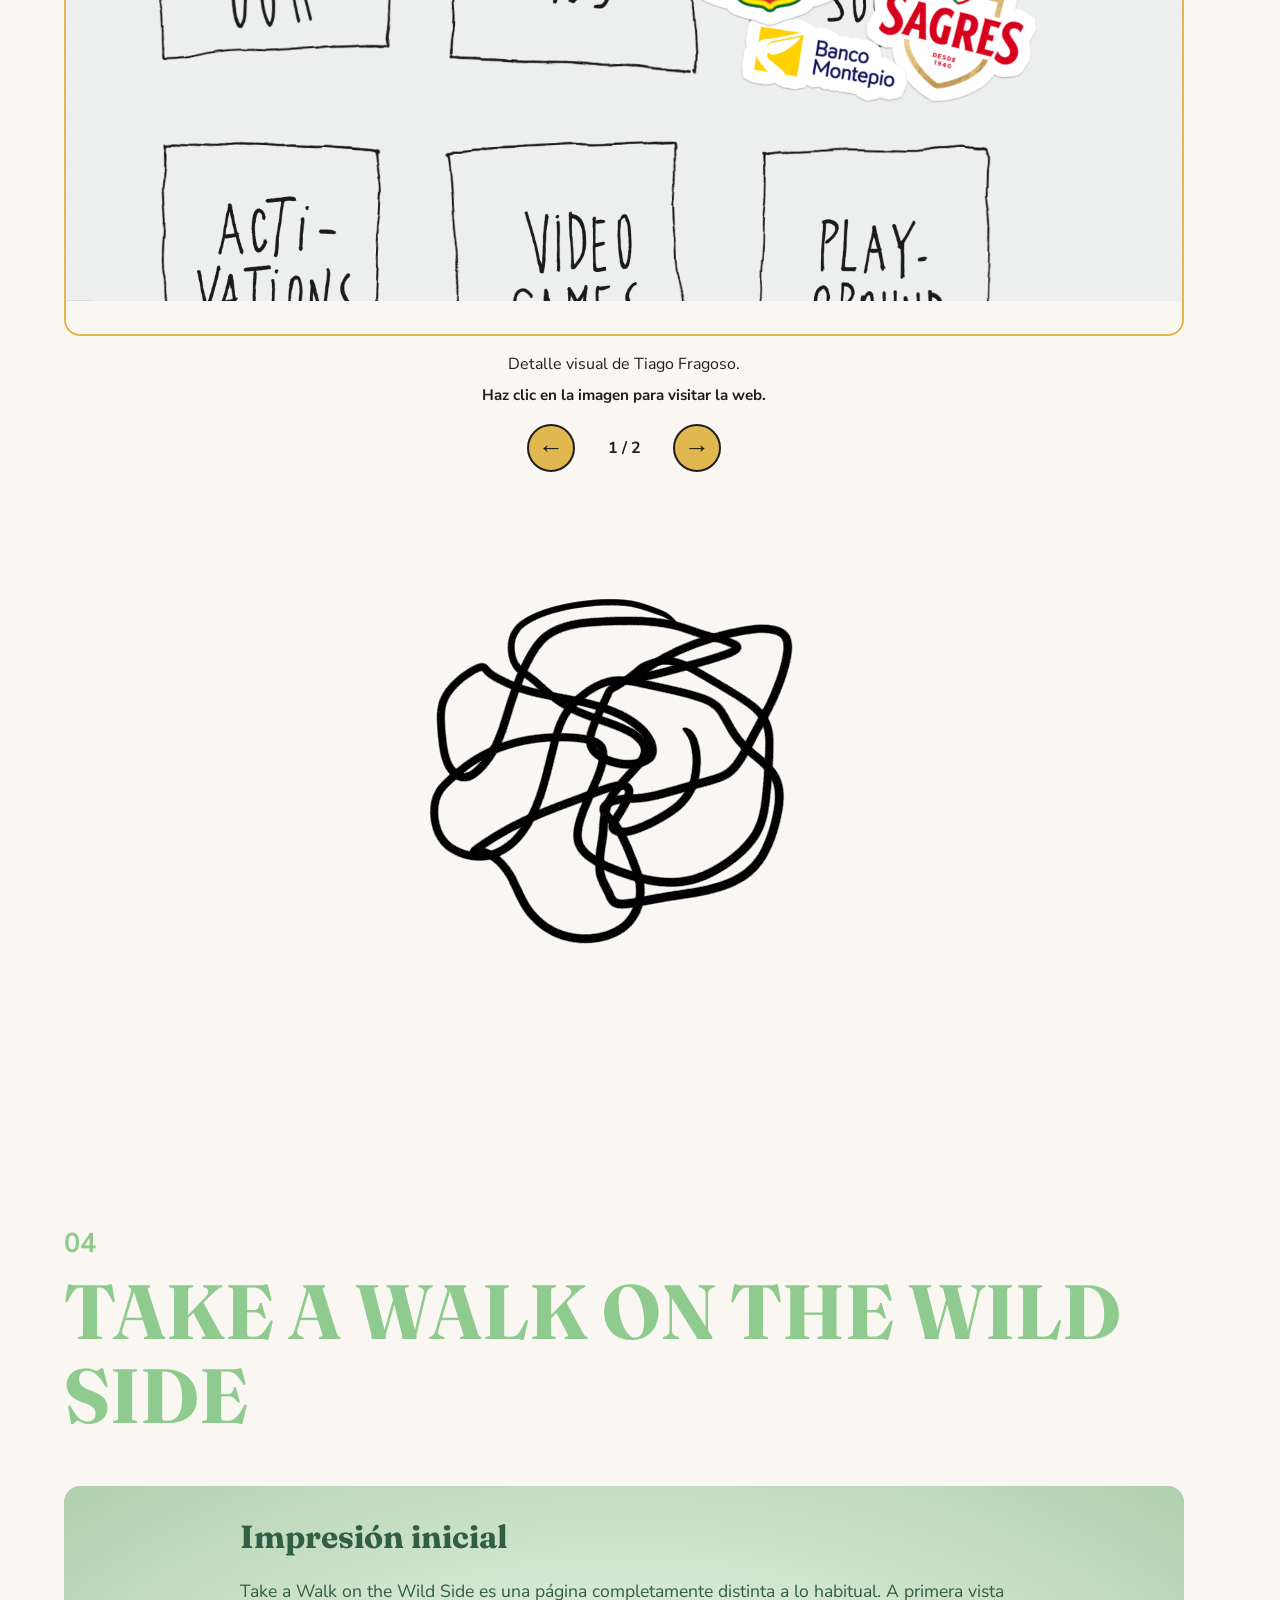
==== commit 0f96b90f: "modificar aviso de titulos" ====
--- a/SOW/index.html
+++ b/SOW/index.html
@@ -82,7 +82,7 @@
                     </a>
                 </h2>
 
-                <p class="aviso-enlace">Haz clic en el título para visitar la web.</p>
+                <p class="aviso-enlace">*</p>
             </div>
 
             <div class="impresion-seccion impresion-espacio">
@@ -326,7 +326,7 @@
                     </a>
                 </h2>
 
-                <p class="aviso-enlace">*</p>
+                
             </div>
 
             <div class="impresion-seccion impresion-cloud">
@@ -583,7 +583,7 @@
                     </a>
                 </h2>
 
-                <p class="aviso-enlace">*</p>
+                
             </div>
 
             <div class="impresion-seccion impresion-tiago">
@@ -856,7 +856,7 @@
                     </a>
                 </h2>
 
-                <p class="aviso-enlace">*</p>
+                
             </div>
 
             <div class="impresion-seccion impresion-wild">
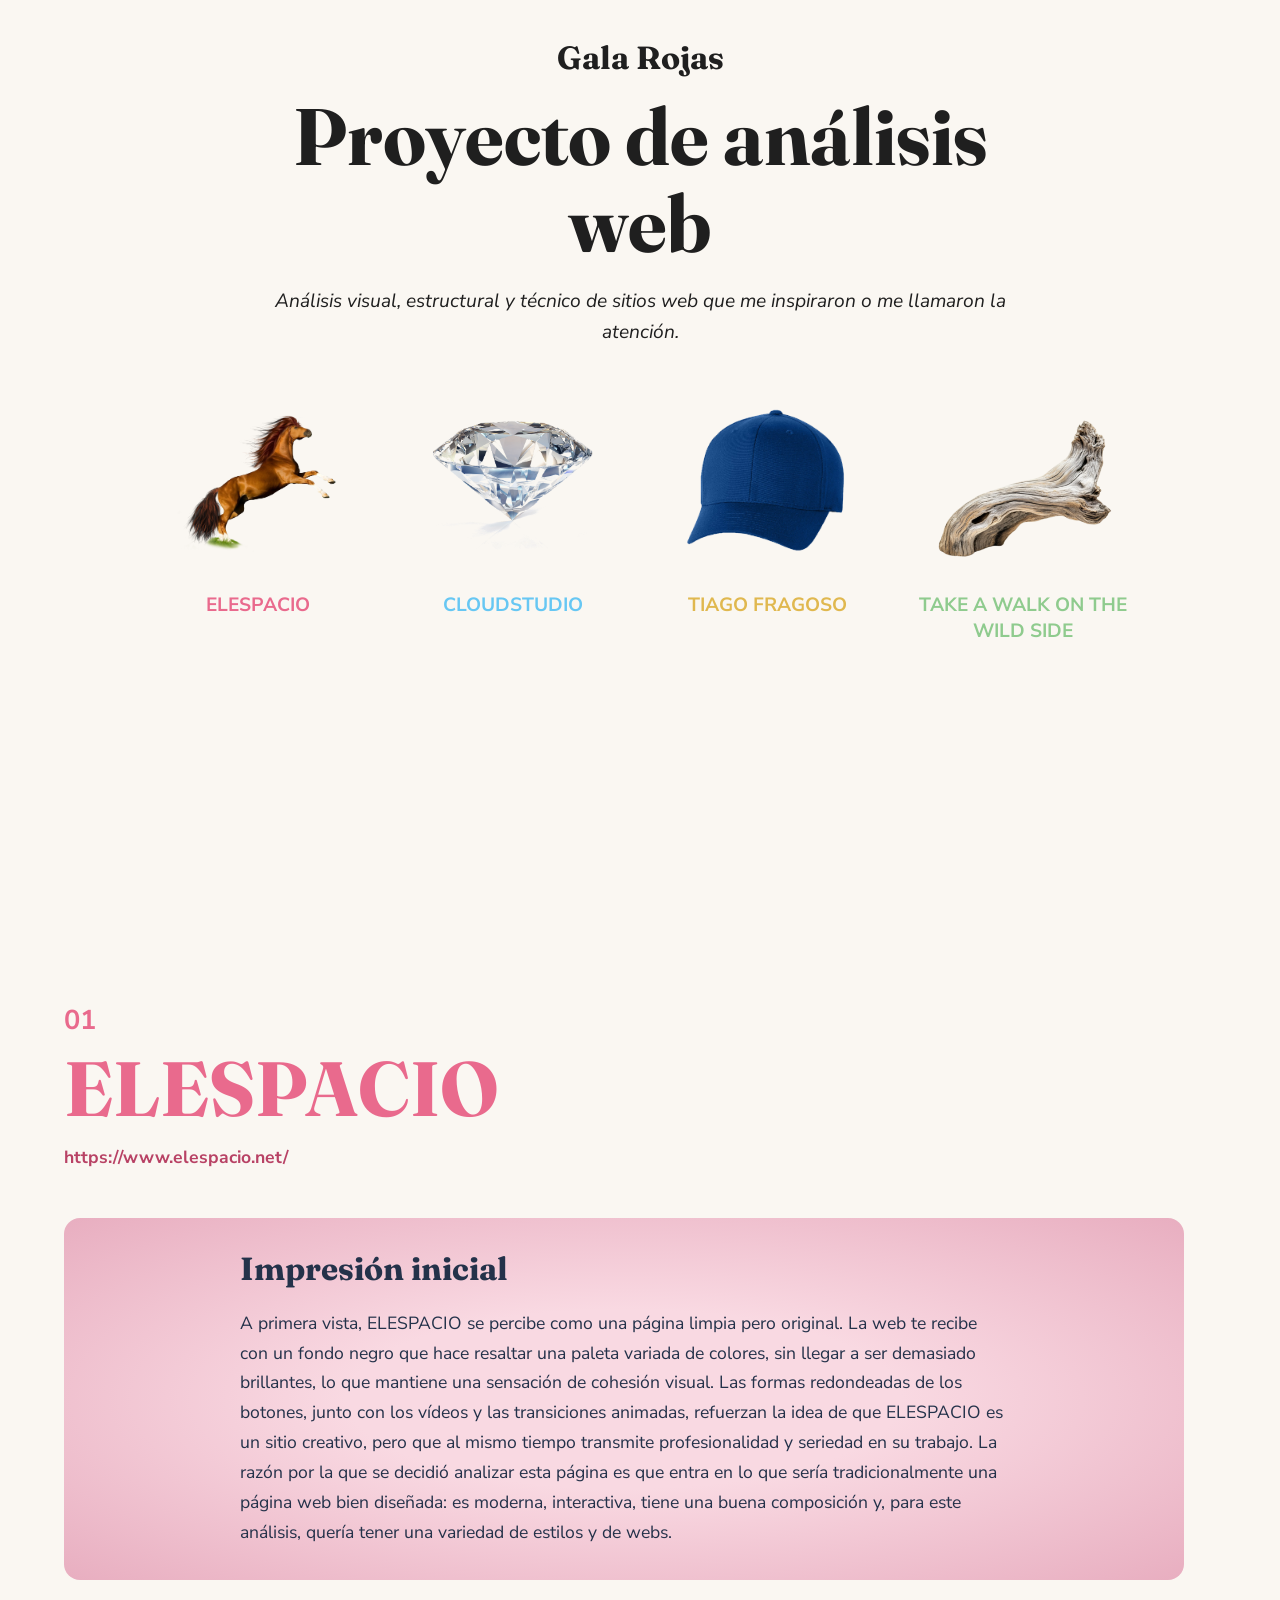
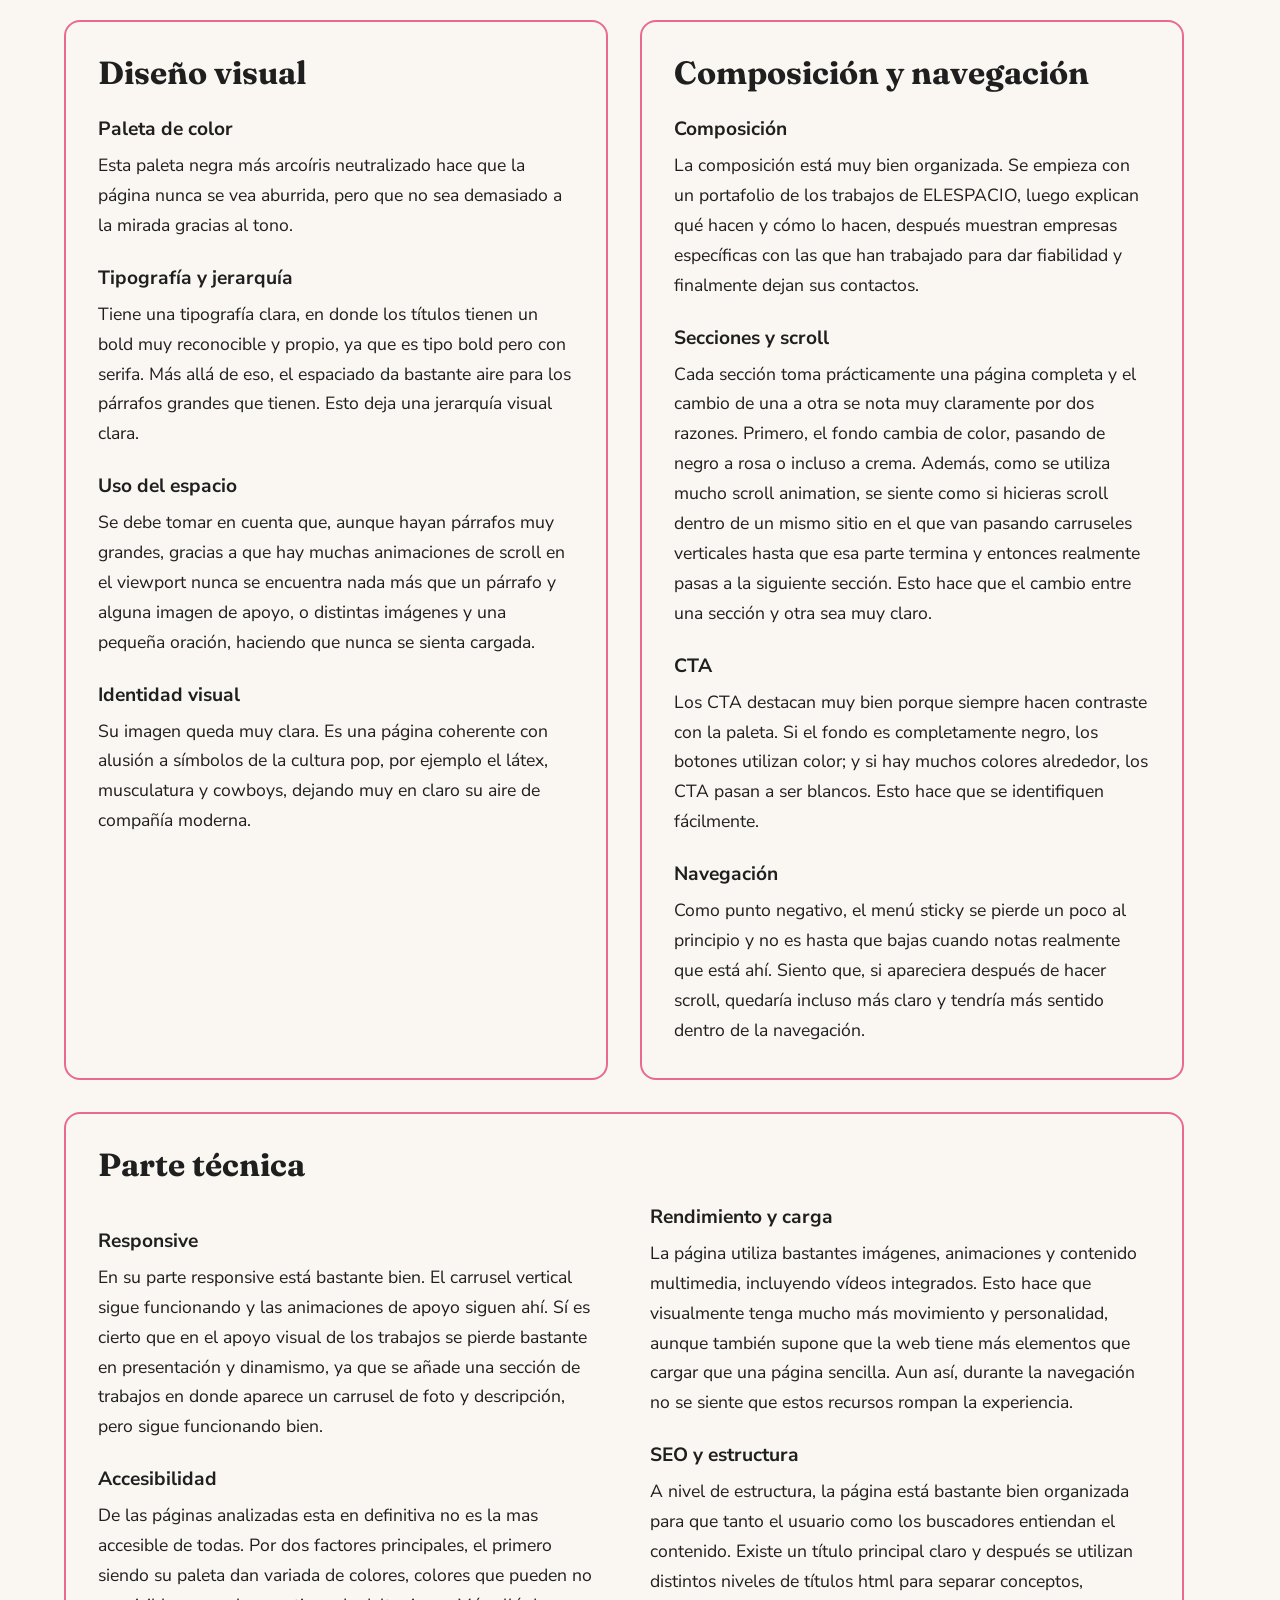
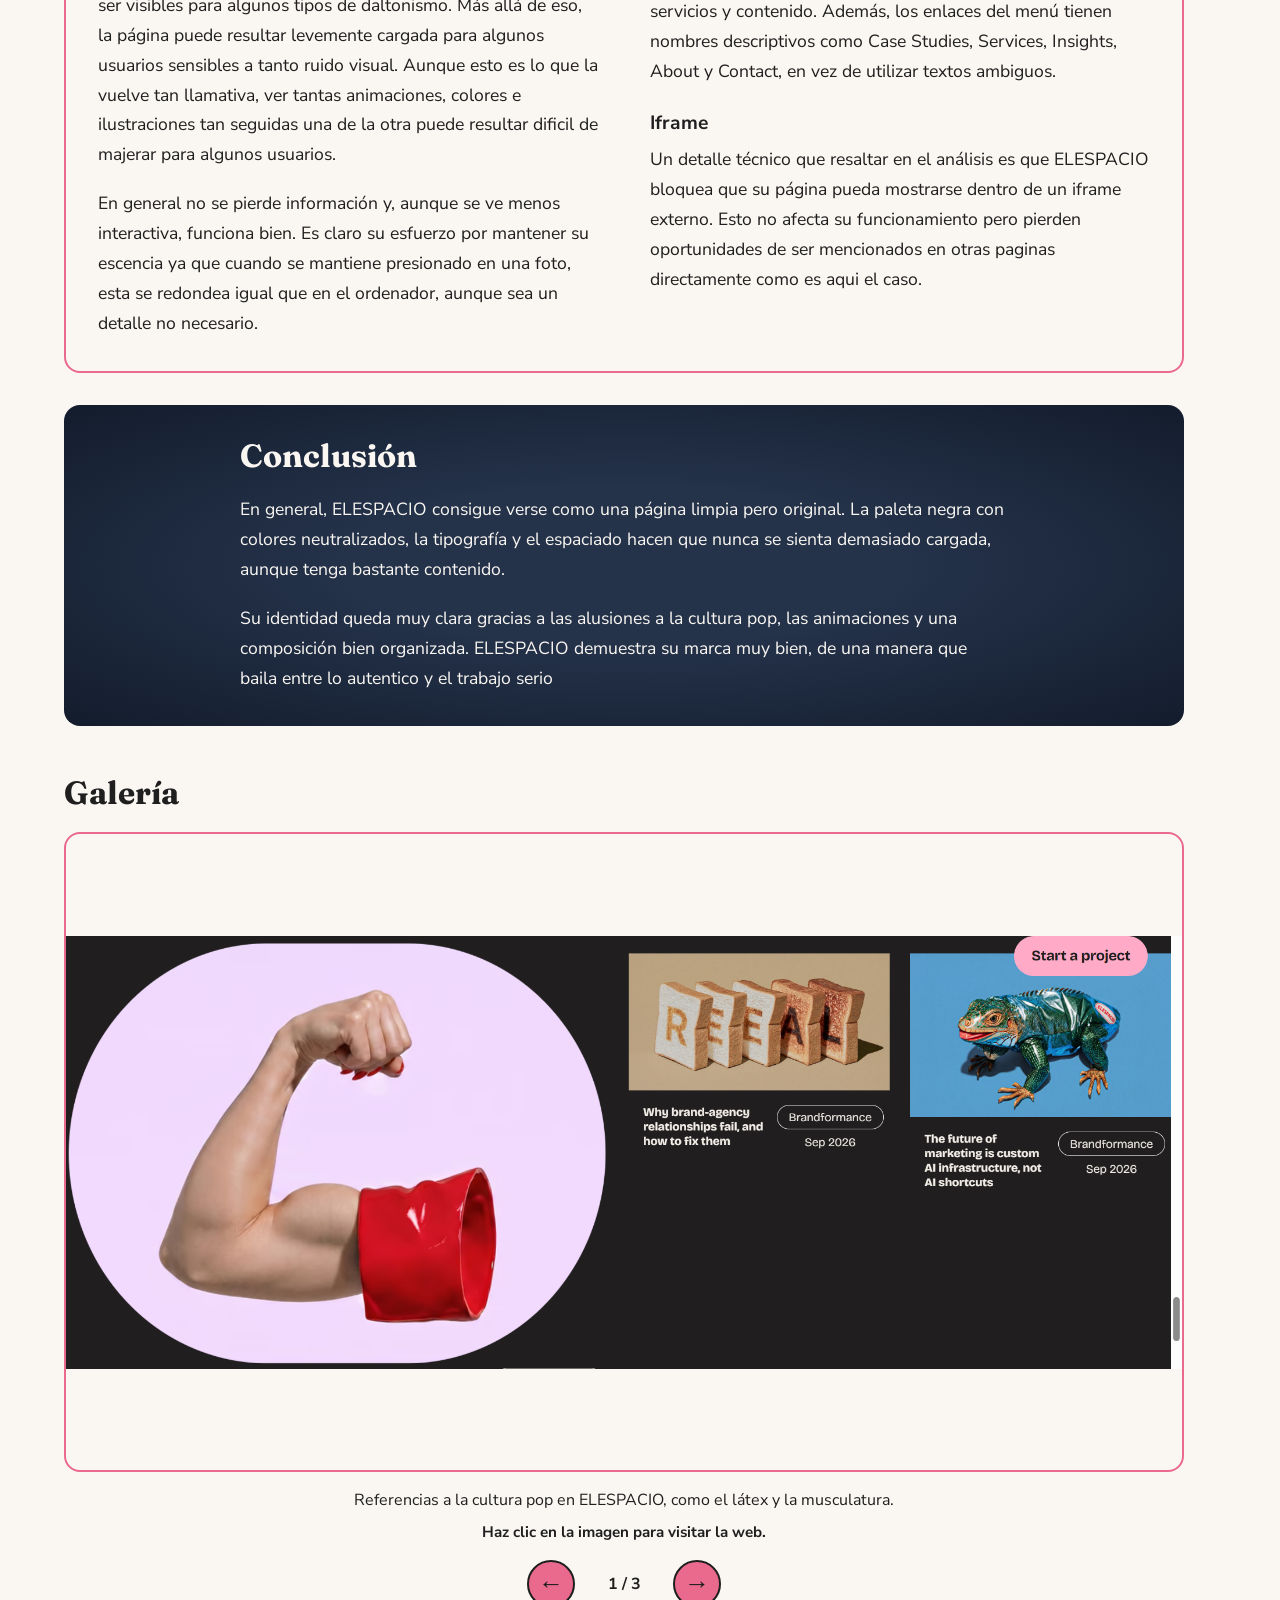
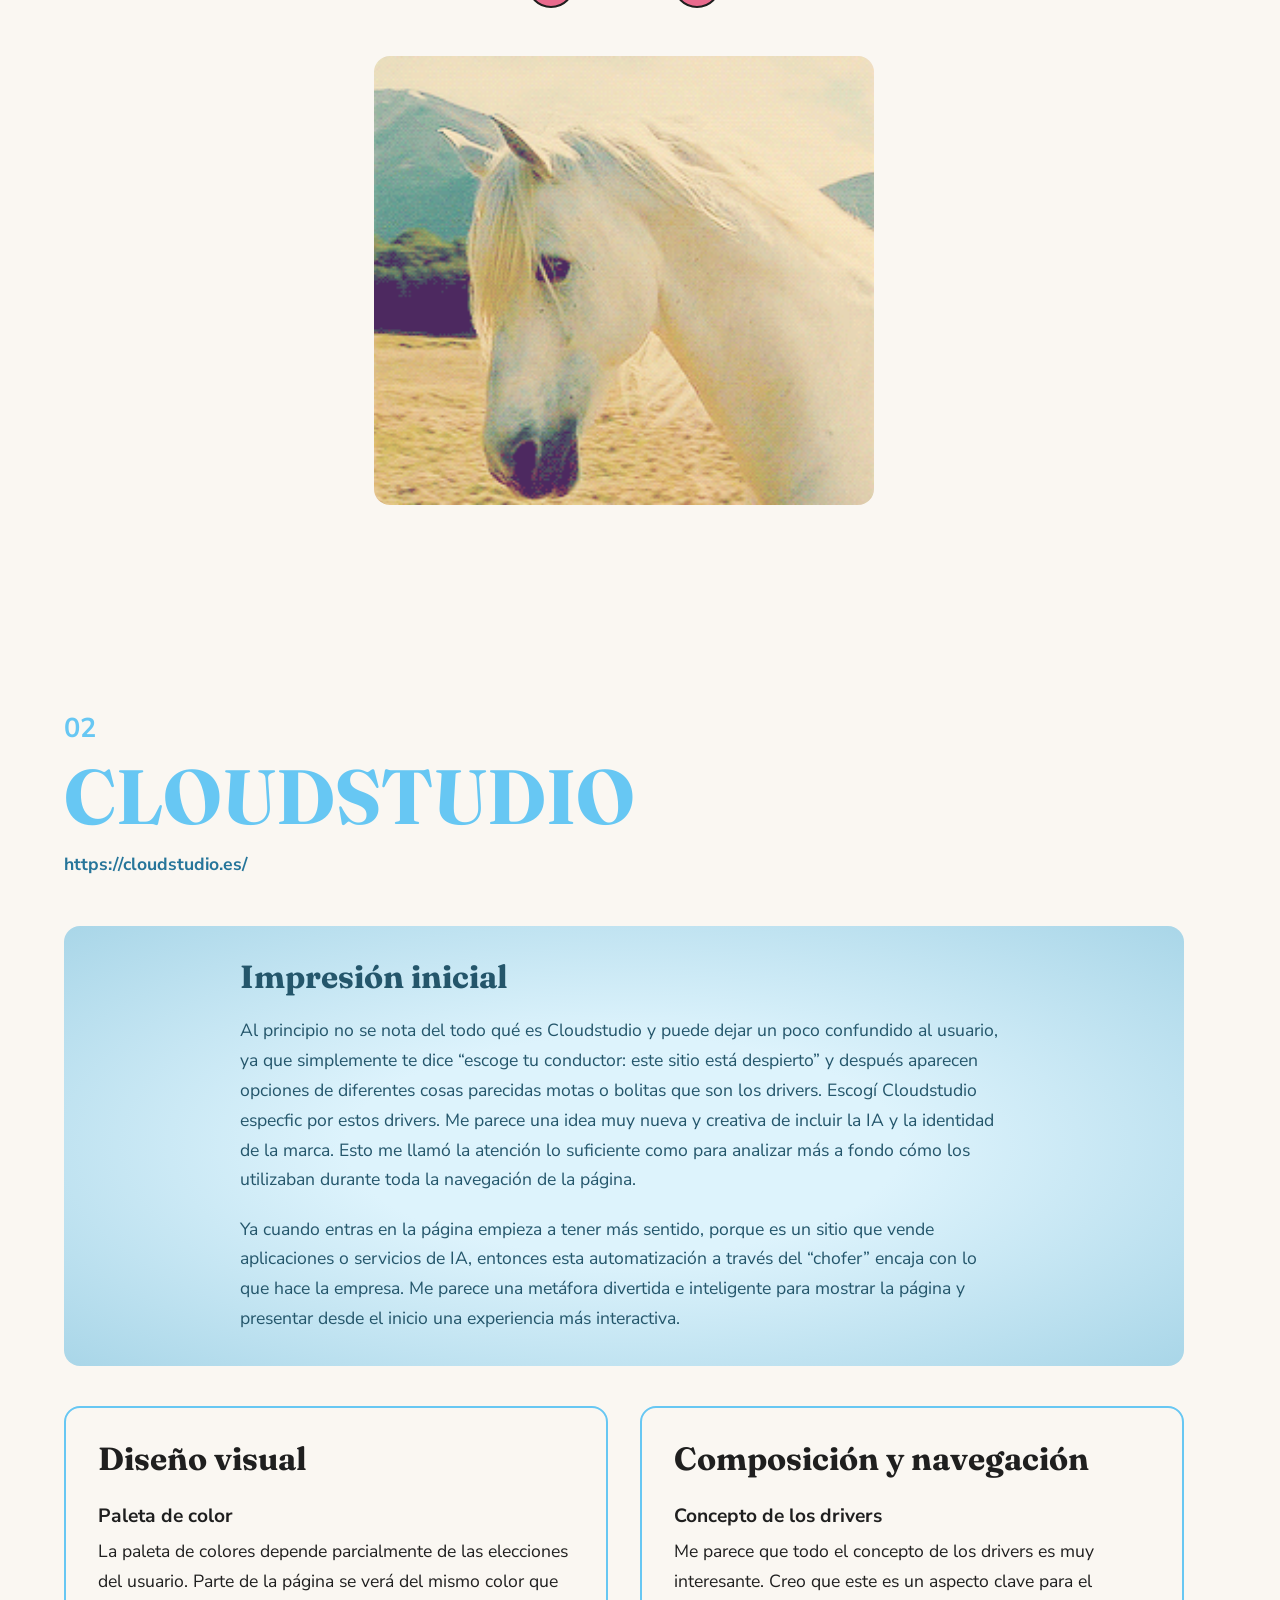
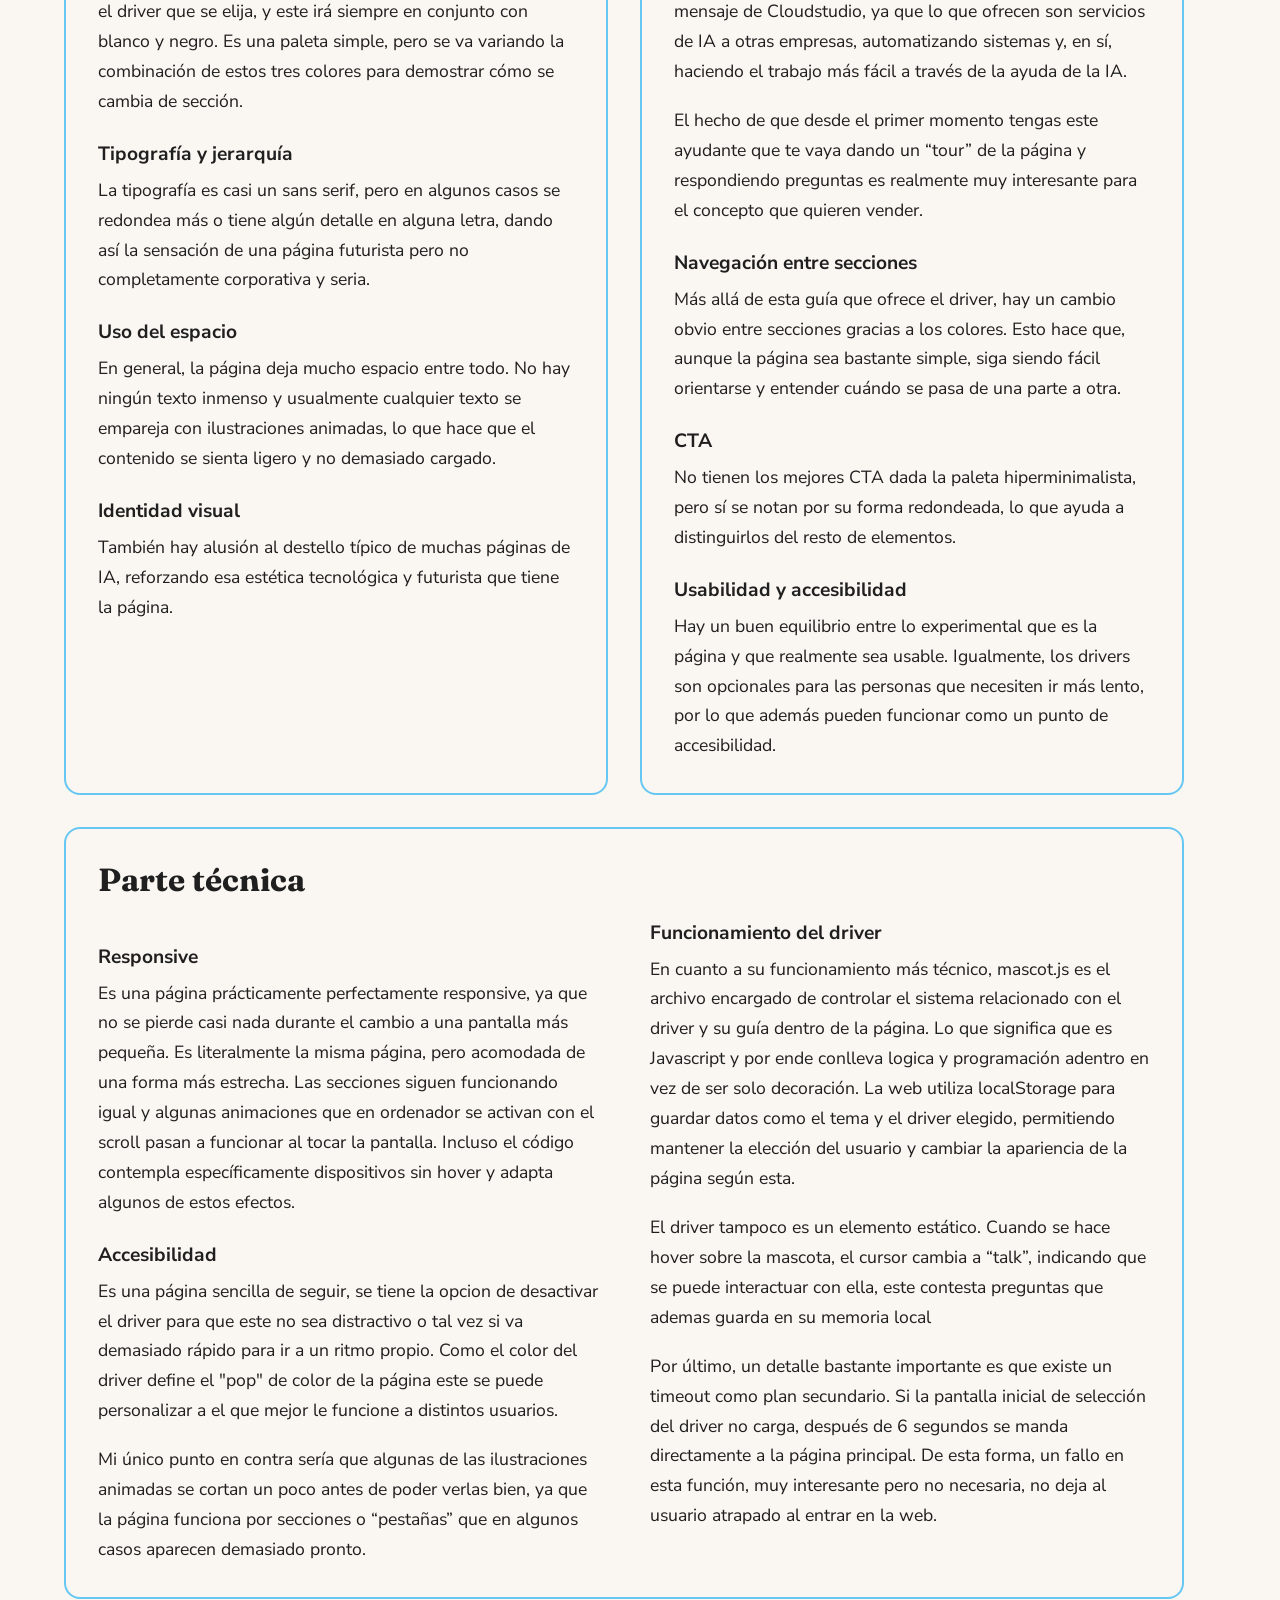
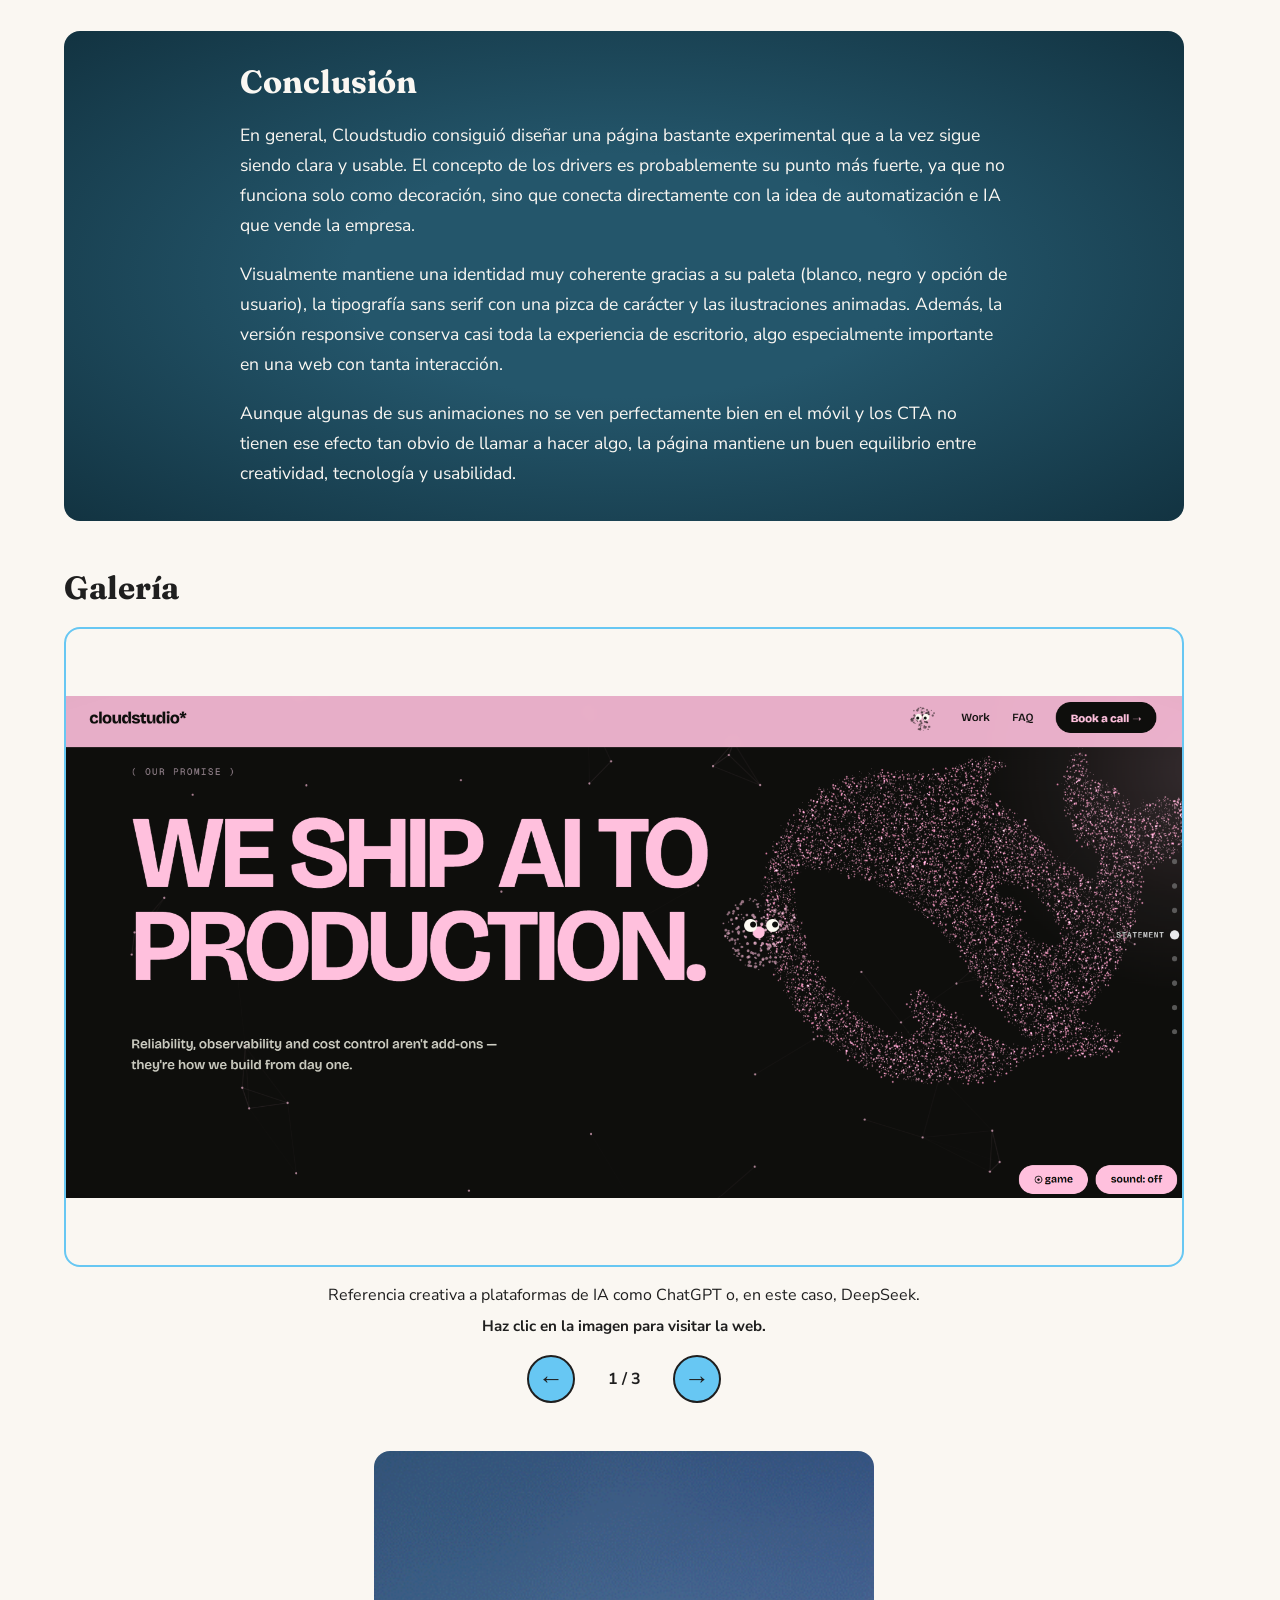
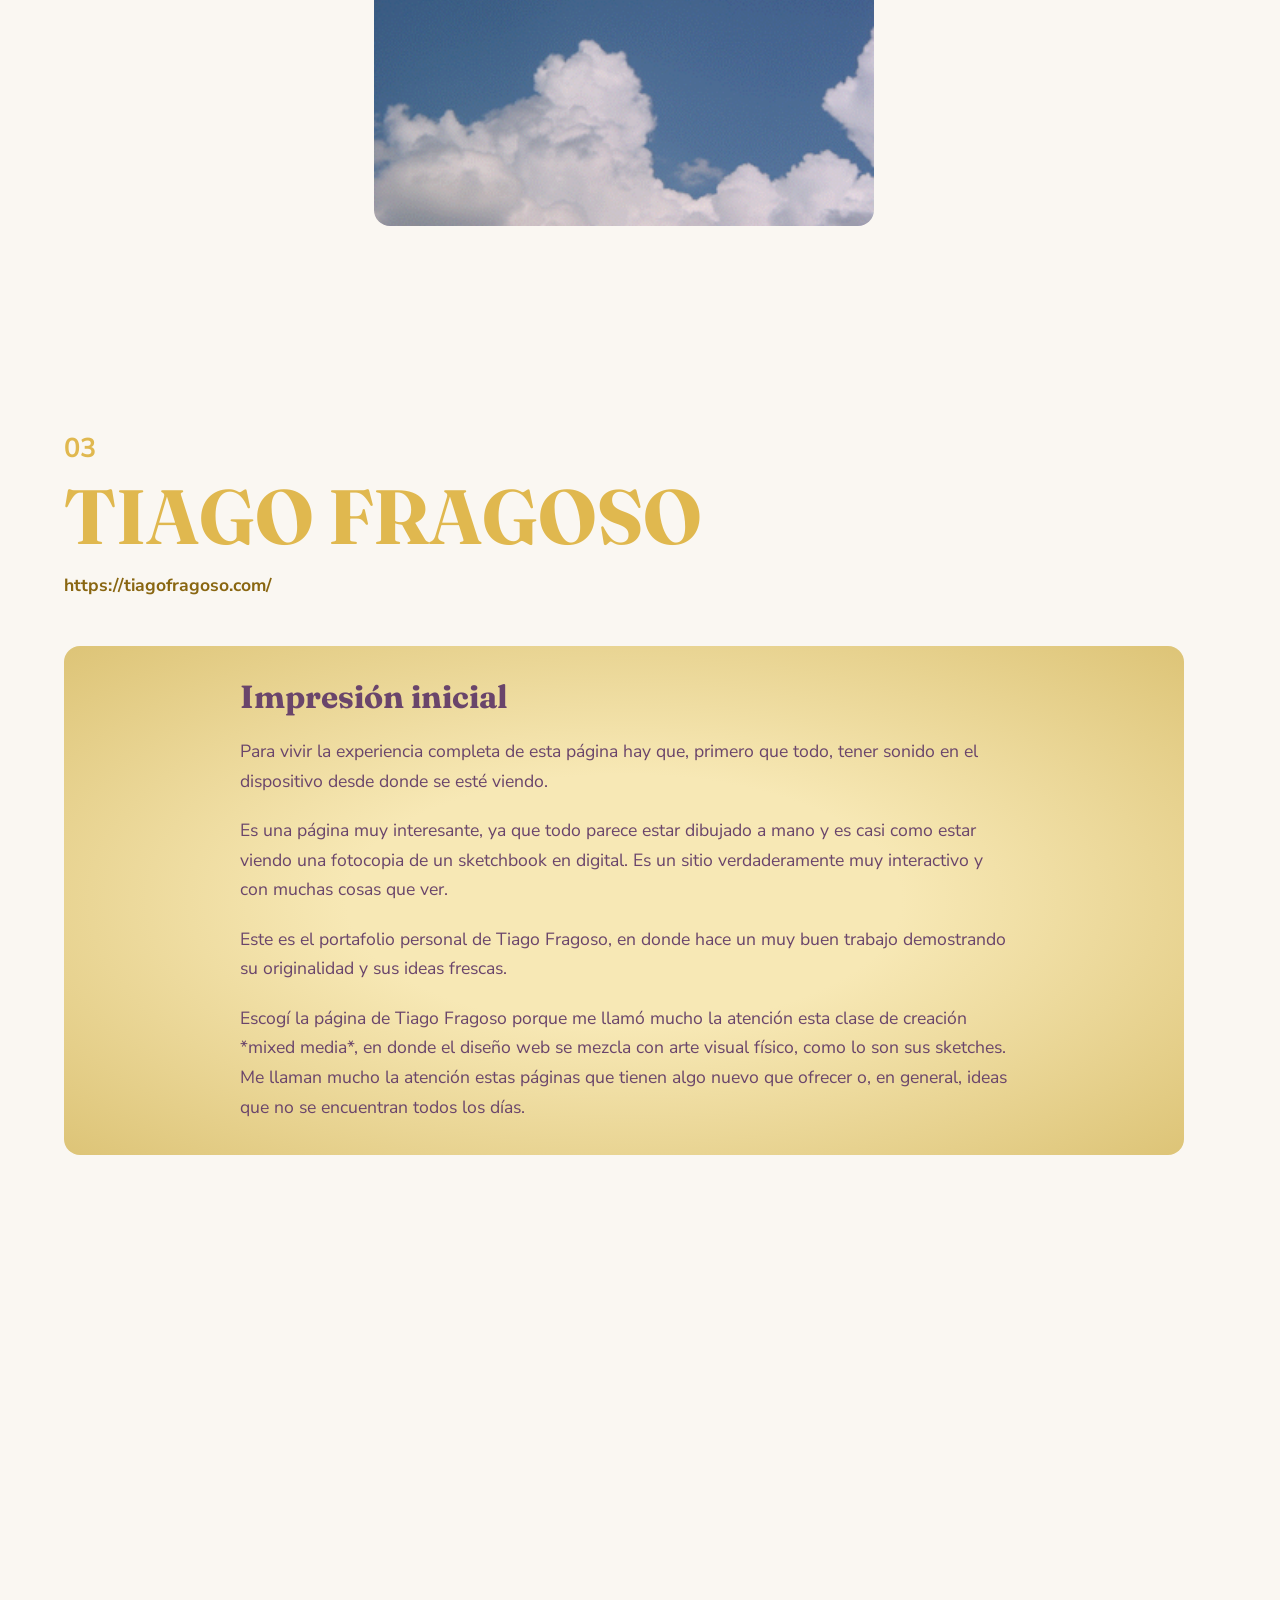
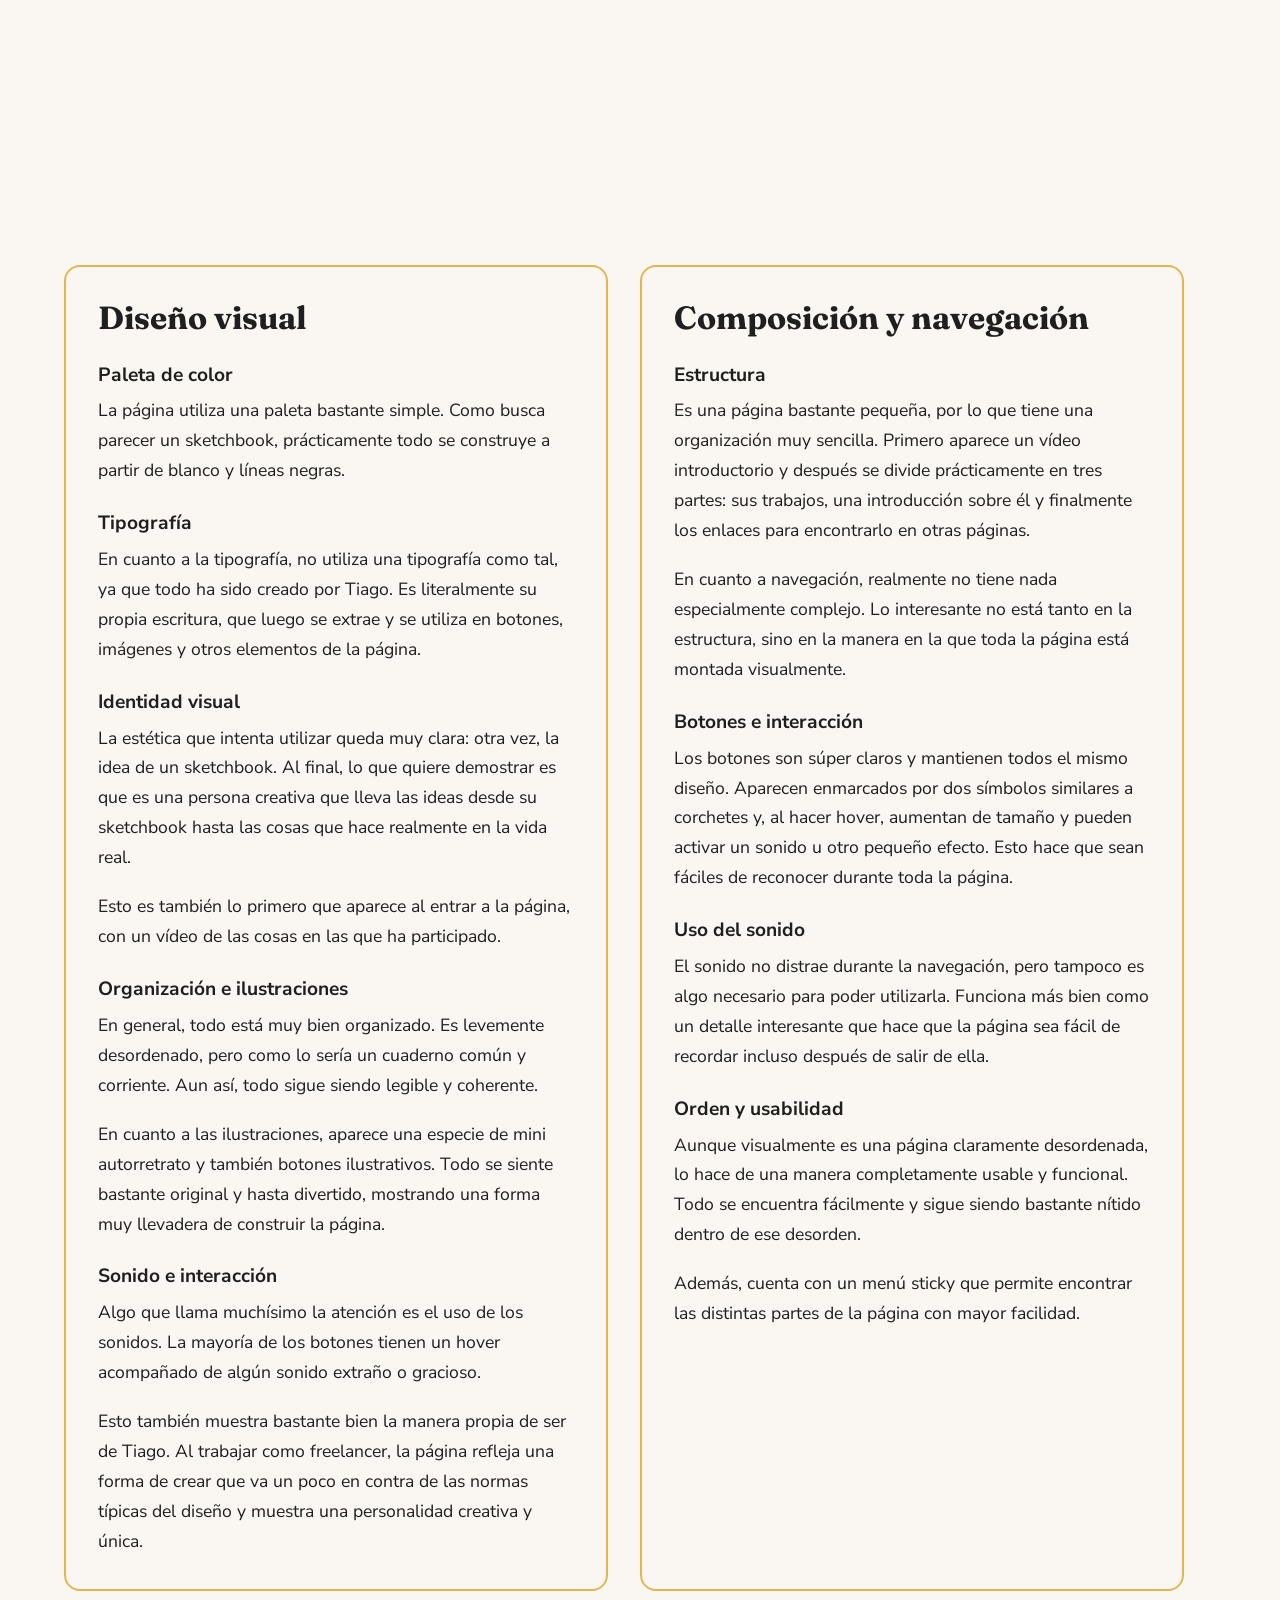
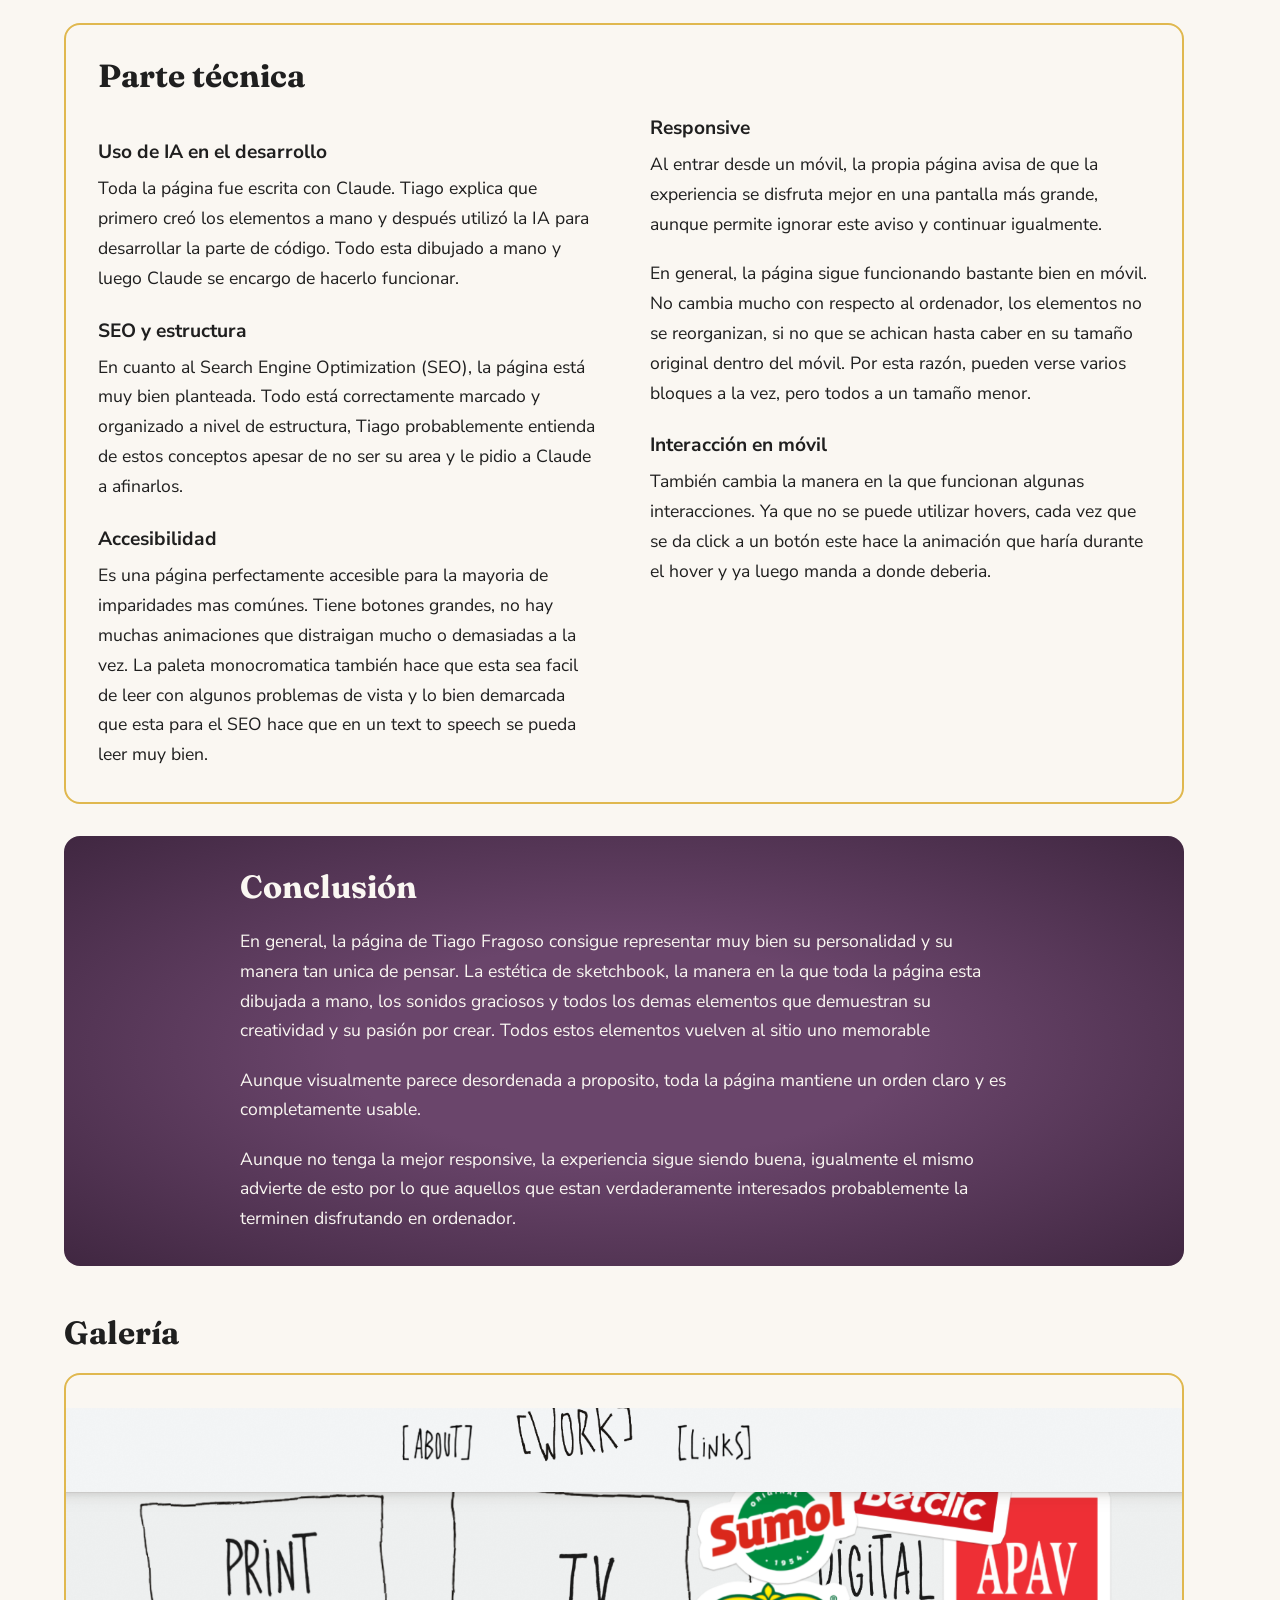
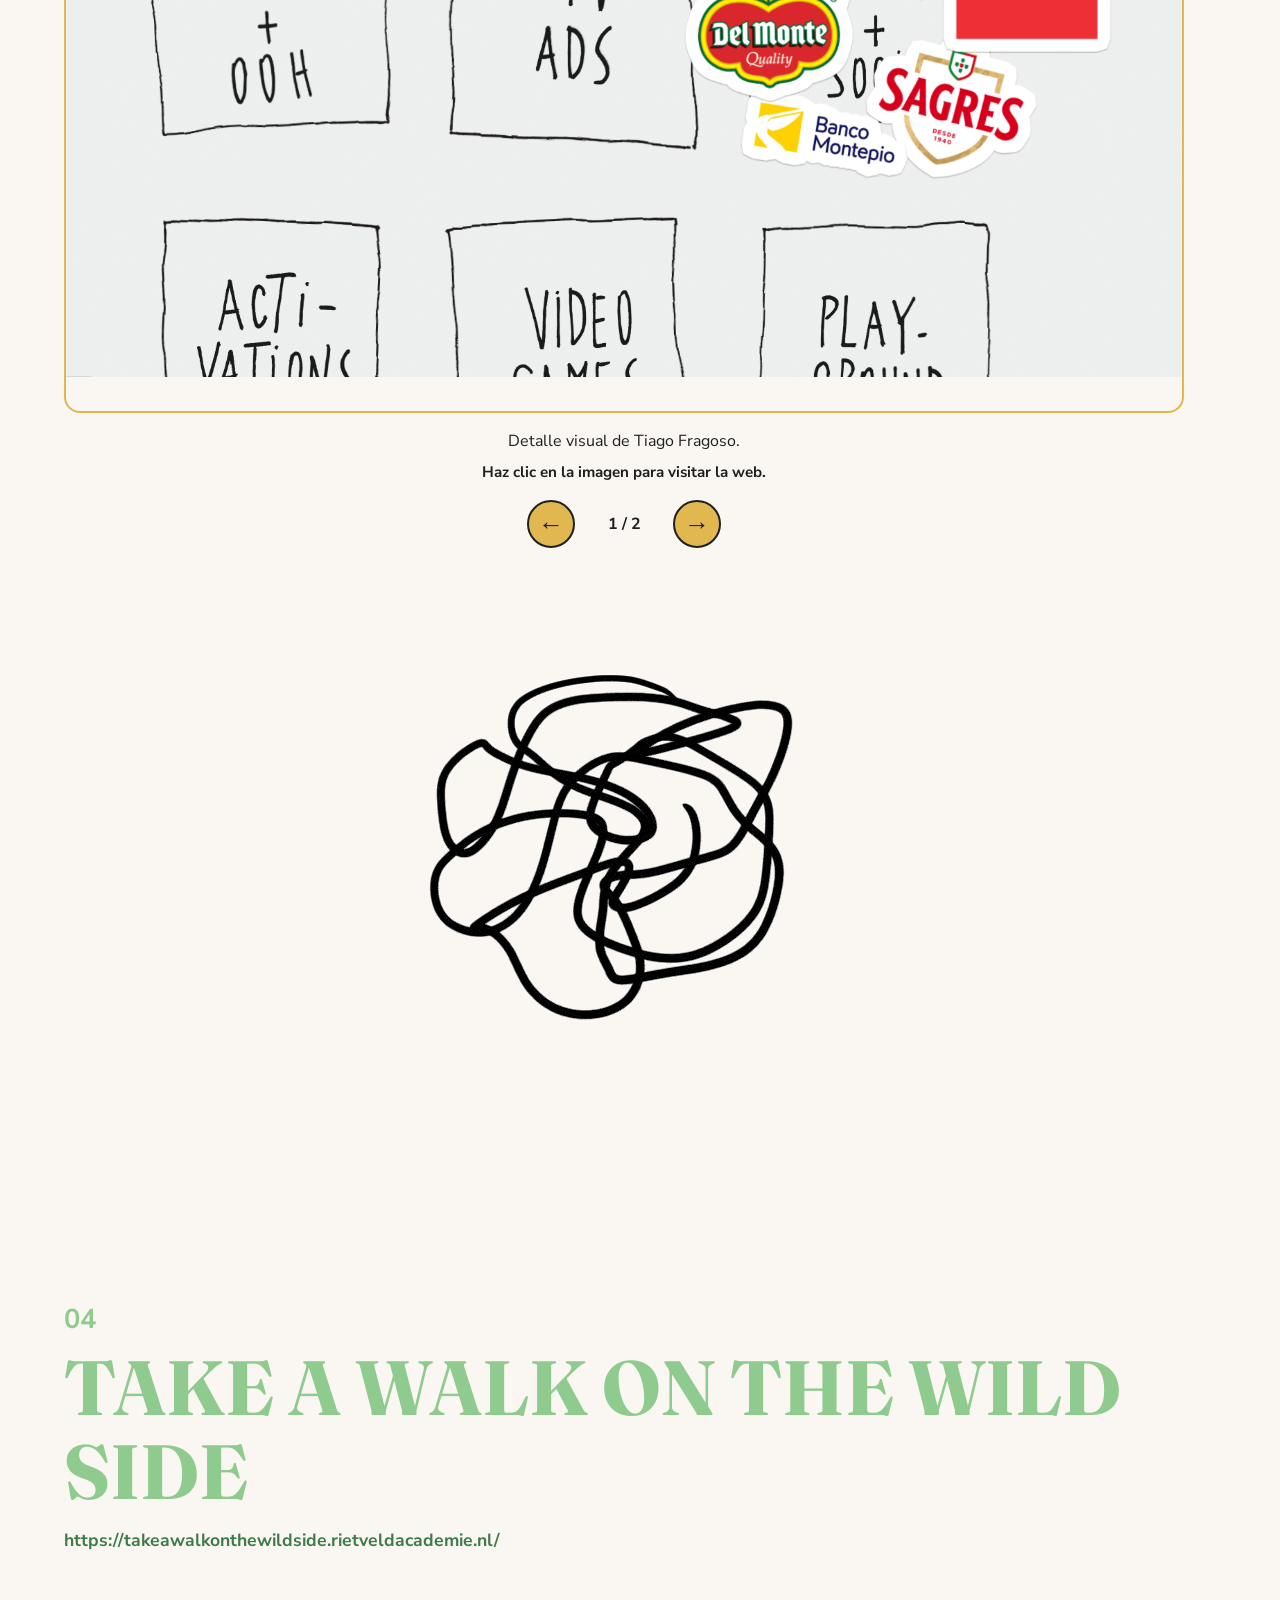
==== commit b7f8704f: "añadir enlaces" ====
--- a/SOW/index.html
+++ b/SOW/index.html
@@ -1,3 +1,4 @@
+
 <!DOCTYPE html>
 <html lang="es">
 
@@ -6,15 +7,15 @@
     <meta name="viewport" content="width=device-width, initial-scale=1.0">
 
     <title>Proyecto de análisis web</title>
-
-    <link rel="stylesheet" href="../Estilos/index.css">
-    <link rel="stylesheet" href="../Estilos/sow.css">
 
     <!-- Tipografías -->
     <link rel="preconnect" href="https://fonts.googleapis.com">
     <link rel="preconnect" href="https://fonts.gstatic.com" crossorigin="anonymous">
     <link rel="stylesheet"
           href="https://fonts.googleapis.com/css2?family=Fraunces:wght@600;700&amp;family=Nunito+Sans:ital,wght@0,400;0,600;0,700;1,400&amp;display=swap">
+
+    <link rel="stylesheet" href="../Estilos/index.css">
+    <link rel="stylesheet" href="../Estilos/sow.css">
 </head>
 
 <body>
@@ -75,14 +76,11 @@
             <div class="cabecera-seccion">
                 <p class="numero-seccion">01</p>
 
-                <h2>
-                    <a href="https://www.elespacio.net/" class="enlace-titulo"
-                       target="_blank" rel="noopener noreferrer">
-                        ELESPACIO
-                    </a>
-                </h2>
-
-                <p class="aviso-enlace">*</p>
+                <h2>ELESPACIO</h2>
+                <a href="https://www.elespacio.net/" class="enlace-web"
+                   target="_blank" rel="noopener noreferrer">
+                    https://www.elespacio.net/
+                </a>
             </div>
 
             <div class="impresion-seccion impresion-espacio">
@@ -254,7 +252,7 @@
             <div class="galeria" role="region" aria-label="Galería de ELESPACIO">
                 <h3>Galería</h3>
 
-                <div class="diapositivas" id="galeria-elespacio">
+                <div id="galeria-elespacio">
 
                     <figure class="diapositiva">
                         <a href="https://www.elespacio.net/" class="enlace-imagen"
@@ -305,7 +303,7 @@
             </div>
 
             <div class="gif-seccion">
-                <img src="caballo.gif" alt="Animación de Elespacio">
+                <img src="caballo.gif" alt="Animación de Elespacio" loading="lazy">
             </div>
 
         </section>
@@ -319,14 +317,11 @@
             <div class="cabecera-seccion">
                 <p class="numero-seccion">02</p>
 
-                <h2>
-                    <a href="https://cloudstudio.es/" class="enlace-titulo"
-                       target="_blank" rel="noopener noreferrer">
-                        CLOUDSTUDIO
-                    </a>
-                </h2>
-
-                
+                <h2>CLOUDSTUDIO</h2>
+                <a href="https://cloudstudio.es/" class="enlace-web"
+                   target="_blank" rel="noopener noreferrer">
+                    https://cloudstudio.es/
+                </a>
             </div>
 
             <div class="impresion-seccion impresion-cloud">
@@ -511,7 +506,7 @@
             <div class="galeria" role="region" aria-label="Galería de CLOUDSTUDIO">
                 <h3>Galería</h3>
 
-                <div class="diapositivas" id="galeria-cloudstudio">
+                <div id="galeria-cloudstudio">
 
                     <figure class="diapositiva">
                         <a href="https://cloudstudio.es/" class="enlace-imagen"
@@ -562,7 +557,7 @@
             </div>
 
             <div class="gif-seccion">
-                <img src="cloud.gif" alt="Animación de Cloudstudio">
+                <img src="cloud.gif" alt="Animación de Cloudstudio" loading="lazy">
             </div>
 
         </section>
@@ -576,14 +571,11 @@
             <div class="cabecera-seccion">
                 <p class="numero-seccion">03</p>
 
-                <h2>
-                    <a href="https://tiagofragoso.com/" class="enlace-titulo"
-                       target="_blank" rel="noopener noreferrer">
-                        TIAGO FRAGOSO
-                    </a>
-                </h2>
-
-                
+                <h2>TIAGO FRAGOSO</h2>
+                <a href="https://tiagofragoso.com/" class="enlace-web"
+                   target="_blank" rel="noopener noreferrer">
+                    https://tiagofragoso.com/
+                </a>
             </div>
 
             <div class="impresion-seccion impresion-tiago">
@@ -794,7 +786,7 @@
             <div class="galeria" role="region" aria-label="Galería de TIAGO FRAGOSO">
                 <h3>Galería</h3>
 
-                <div class="diapositivas" id="galeria-tiago">
+                <div id="galeria-tiago">
 
                     <figure class="diapositiva">
                         <a href="https://tiagofragoso.com/" class="enlace-imagen"
@@ -835,7 +827,7 @@
             </div>
 
             <div class="gif-seccion">
-                <img src="tiago.gif" alt="Animación de Tiago Fragoso">
+                <img src="tiago.gif" alt="Animación de Tiago Fragoso" loading="lazy">
             </div>
 
         </section>
@@ -849,14 +841,11 @@
             <div class="cabecera-seccion">
                 <p class="numero-seccion">04</p>
 
-                <h2>
-                    <a href="https://takeawalkonthewildside.rietveldacademie.nl/" class="enlace-titulo"
-                       target="_blank" rel="noopener noreferrer">
-                        TAKE A WALK ON THE WILD SIDE
-                    </a>
-                </h2>
-
-                
+                <h2>TAKE A WALK ON THE WILD SIDE</h2>
+                <a href="https://takeawalkonthewildside.rietveldacademie.nl/" class="enlace-web"
+                   target="_blank" rel="noopener noreferrer">
+                    https://takeawalkonthewildside.rietveldacademie.nl/
+                </a>
             </div>
 
             <div class="impresion-seccion impresion-wild">
@@ -1026,7 +1015,7 @@
             <div class="galeria" role="region" aria-label="Galería de TAKE A WALK ON THE WILD SIDE">
                 <h3>Galería</h3>
 
-                <div class="diapositivas" id="galeria-wildside">
+                <div id="galeria-wildside">
 
                     <figure class="diapositiva">
                         <a href="https://takeawalkonthewildside.rietveldacademie.nl/" class="enlace-imagen"
@@ -1066,7 +1055,7 @@
             </div>
 
             <div class="gif-seccion">
-                <img src="wild.gif" alt="Animación de Take a Walk on the Wild Side">
+                <img src="wild.gif" alt="Animación de Take a Walk on the Wild Side" loading="lazy">
             </div>
 
         </section>
@@ -1203,4 +1192,4 @@
     </script>
 
 </body>
-</html>+</html>
--- a/Estilos/index.css
+++ b/Estilos/index.css
@@ -1,15 +1,16 @@
+
 /* Colores generales */
 :root {
     --background: #FAF7F2;
     --text: #1F1F1F;
 }
 
-/* El padding y los bordes se incluyen en el tama�o de los elementos */
+/* El padding y los bordes se incluyen en el tamaño de los elementos */
 * {
     box-sizing: border-box;
 }
 
-/* Estilo general y tipograf�a para textos largos */
+/* Estilo general y tipografía para textos largos */
 body {
     margin: 0;
     background-color: var(--background);
@@ -17,7 +18,7 @@
     font-family: "Nunito Sans", Arial, sans-serif;
 }
 
-/* Tipograf�a para t�tulos */
+/* Tipografía para títulos */
 h1,
 h2,
 h3 {
@@ -32,19 +33,18 @@
     text-decoration: none;
 }
 
-/* Im�genes adaptadas al ancho de su contenedor */
+/* Imágenes adaptadas al ancho de su contenedor */
 img {
     max-width: 100%;
     display: block;
 }
 
-/* Los botones utilizan la tipograf�a del resto de la p�gina */
+/* Los botones utilizan la tipografía del resto de la página */
 button {
     font: inherit;
 }
 
-/* Permite ocultar el men� y las im�genes desde JavaScript.
-   Evita que display: flex anule el atributo hidden. */
+/* Permite ocultar el menú y las imágenes desde JavaScript */
 [hidden] {
     display: none !important;
 }
--- a/Estilos/sow.css
+++ b/Estilos/sow.css
@@ -1,3 +1,4 @@
+
 /* =========================
    PORTADA
    ========================= */
@@ -56,16 +57,16 @@
     font-weight: 700;
 }
 
-    .boton-web img {
-        width: clamp(120px, 18vw, 200px);
-        height: clamp(120px, 18vw, 200px);
-        object-fit: contain;
-    }
-
-    .boton-web p {
-        margin: 0;
-        font-size: 1.2rem;
-    }
+.boton-web img {
+    width: clamp(120px, 18vw, 200px);
+    height: clamp(120px, 18vw, 200px);
+    object-fit: contain;
+}
+
+.boton-web p {
+    margin: 0;
+    font-size: 1.2rem;
+}
 
 
 /* =========================
@@ -107,27 +108,28 @@
 
 
 /* =========================
-   TÍTULOS CON ENLACE
-   ========================= */
-
-.enlace-titulo {
+   ENLACES BAJO LOS TÍTULOS
+   ========================= */
+
+.enlace-web {
+    display: inline-block;
+    max-width: 100%;
+    margin-top: .75rem;
+    color: var(--color-enlace);
+    font-size: clamp(.95rem, 1.4vw, 1.1rem);
+    font-weight: 700;
+    line-height: 1.5;
+    overflow-wrap: anywhere;
     text-decoration: underline;
     text-decoration-color: transparent;
-    text-decoration-thickness: 3px;
-    text-underline-offset: .12em;
-    transition: color .2s ease, text-decoration-color .2s ease;
-}
-
-    .enlace-titulo:hover,
-    .enlace-titulo:focus-visible {
-        color: var(--text);
-        text-decoration-color: var(--acento);
-    }
-
-.aviso-enlace {
-    margin: 1rem 0 0;
-    font-size: .95rem;
-    line-height: 1.5;
+    text-decoration-thickness: 2px;
+    text-underline-offset: .25em;
+    transition: text-decoration-color .2s ease;
+}
+
+.enlace-web:hover,
+.enlace-web:focus-visible {
+    text-decoration-color: currentColor;
 }
 
 
@@ -142,20 +144,20 @@
     align-items: stretch;
 }
 
-    .grid-analisis > div {
-        min-width: 0;
-    }
-
-    /* Dos cajas separadas con la misma altura */
-    .grid-analisis > .bloque-pareja {
-        flex: 0 0 calc(50% - 1rem);
-    }
-
-    /* Cada uno ocupa una fila completa */
-    .grid-analisis > .bloque-tecnico,
-    .grid-analisis > .conclusion-seccion {
-        flex: 0 0 100%;
-    }
+.grid-analisis > div {
+    min-width: 0;
+}
+
+/* Dos cajas separadas con la misma altura */
+.grid-analisis > .bloque-pareja {
+    flex: 0 0 calc(50% - 1rem);
+}
+
+/* Cada uno ocupa una fila completa */
+.grid-analisis > .bloque-tecnico,
+.grid-analisis > .conclusion-seccion {
+    flex: 0 0 100%;
+}
 
 .bloque,
 .impresion-seccion,
@@ -168,14 +170,14 @@
     border: 2px solid var(--acento);
 }
 
-    .bloque h3,
-    .impresion-seccion h3,
-    .conclusion-seccion h3,
-    .galeria h3 {
-        margin: 0 0 1.25rem;
-        font-size: clamp(1.7rem, 2.5vw, 2.3rem);
-        line-height: 1.2;
-    }
+.bloque h3,
+.impresion-seccion h3,
+.conclusion-seccion h3,
+.galeria h3 {
+    margin: 0 0 1.25rem;
+    font-size: clamp(1.7rem, 2.5vw, 2.3rem);
+    line-height: 1.2;
+}
 
 .contenido-texto h4 {
     margin: 1.5rem 0 .5rem;
@@ -191,16 +193,15 @@
     line-height: 1.7;
 }
 
-    .bloque p:last-child,
-    .impresion-seccion p:last-child,
-    .conclusion-seccion p:last-child {
-        margin-bottom: 0;
-    }
+.bloque p:last-child,
+.impresion-seccion p:last-child,
+.conclusion-seccion p:last-child {
+    margin-bottom: 0;
+}
 
 .bloque-pareja .contenido-texto {
     max-width: 75ch;
     margin: 0 auto;
-    font-size: 1.1rem;
 }
 
 
@@ -211,7 +212,6 @@
 /* Una caja con dos columnas de lectura */
 .bloque-tecnico > .contenido-texto {
     width: 100%;
-    font-size: 1.1rem;
     column-count: 2;
     column-gap: clamp(2rem, 4vw, 4rem);
 }
@@ -235,22 +235,21 @@
 
 .impresion-seccion {
     margin-bottom: 2.5rem;
-    font-size: 1.1rem;
 }
 
 .conclusion-seccion {
     color: #FAF7F2;
 }
 
-    .impresion-seccion > h3,
-    .impresion-seccion > p,
-    .conclusion-seccion > h3,
-    .conclusion-seccion > p {
-        width: 100%;
-        max-width: 48rem;
-        margin-left: auto;
-        margin-right: auto;
-    }
+.impresion-seccion > h3,
+.impresion-seccion > p,
+.conclusion-seccion > h3,
+.conclusion-seccion > p {
+    width: 100%;
+    max-width: 48rem;
+    margin-left: auto;
+    margin-right: auto;
+}
 
 
 /* =========================
@@ -259,18 +258,22 @@
 
 .espacio-seccion {
     --acento: #E96A8D;
+    --color-enlace: #B84265;
 }
 
 .cloud-seccion {
     --acento: #67C7F3;
+    --color-enlace: #26759A;
 }
 
 .tiago-seccion {
     --acento: #E0B84F;
+    --color-enlace: #896611;
 }
 
 .wild-seccion {
     --acento: #8FCB8E;
+    --color-enlace: #3F7B49;
 }
 
 /* Colores compartidos por portada y menú */
@@ -297,39 +300,71 @@
 /* Introducciones: centro claro y bordes más oscuros */
 .impresion-espacio {
     color: #24324A;
-    background: radial-gradient(ellipse at center, #F9D9E2 35%, #E8AEC0 100%);
+    background: radial-gradient(
+        ellipse at center,
+        #F9D9E2 35%,
+        #E8AEC0 100%
+    );
 }
 
 .impresion-cloud {
     color: #24566B;
-    background: radial-gradient(ellipse at center, #DDF3FC 35%, #A9D6E8 100%);
+    background: radial-gradient(
+        ellipse at center,
+        #DDF3FC 35%,
+        #A9D6E8 100%
+    );
 }
 
 .impresion-tiago {
     color: #6A456B;
-    background: radial-gradient(ellipse at center, #F7E8B5 35%, #DDC477 100%);
+    background: radial-gradient(
+        ellipse at center,
+        #F7E8B5 35%,
+        #DDC477 100%
+    );
 }
 
 .impresion-wild {
     color: #315E45;
-    background: radial-gradient(ellipse at center, #DDEEDC 35%, #AFD0AC 100%);
+    background: radial-gradient(
+        ellipse at center,
+        #DDEEDC 35%,
+        #AFD0AC 100%
+    );
 }
 
 /* Conclusiones: color original y bordes más oscuros */
 .conclusion-espacio {
-    background: radial-gradient(ellipse at center, #24324A 35%, #131C2C 100%);
+    background: radial-gradient(
+        ellipse at center,
+        #24324A 35%,
+        #131C2C 100%
+    );
 }
 
 .conclusion-cloud {
-    background: radial-gradient(ellipse at center, #24566B 35%, #123341 100%);
+    background: radial-gradient(
+        ellipse at center,
+        #24566B 35%,
+        #123341 100%
+    );
 }
 
 .conclusion-tiago {
-    background: radial-gradient(ellipse at center, #6A456B 35%, #402741 100%);
+    background: radial-gradient(
+        ellipse at center,
+        #6A456B 35%,
+        #402741 100%
+    );
 }
 
 .conclusion-wild {
-    background: radial-gradient(ellipse at center, #315E45 35%, #1B3828 100%);
+    background: radial-gradient(
+        ellipse at center,
+        #315E45 35%,
+        #1B3828 100%
+    );
 }
 
 
@@ -345,11 +380,11 @@
     overflow: hidden;
 }
 
-    .iframe-web iframe {
-        width: 100%;
-        height: 100%;
-        border: 0;
-    }
+.iframe-web iframe {
+    width: 100%;
+    height: 100%;
+    border: 0;
+}
 
 
 /* =========================
@@ -384,10 +419,10 @@
     box-shadow: 0 0 0 3px var(--acento);
 }
 
-    .enlace-imagen:hover img,
-    .enlace-imagen:focus-visible img {
-        border-color: var(--text);
-    }
+.enlace-imagen:hover img,
+.enlace-imagen:focus-visible img {
+    border-color: var(--text);
+}
 
 .diapositiva figcaption {
     max-width: 75ch;
@@ -413,17 +448,17 @@
     margin-top: 1rem;
 }
 
-    .controles-galeria button {
-        width: 48px;
-        height: 48px;
-        padding: 0;
-        border: 2px solid var(--text);
-        border-radius: 50%;
-        background-color: var(--acento);
-        color: var(--text);
-        font-size: 1.6rem;
-        cursor: pointer;
-    }
+.controles-galeria button {
+    width: 48px;
+    height: 48px;
+    padding: 0;
+    border: 2px solid var(--text);
+    border-radius: 50%;
+    background-color: var(--acento);
+    color: var(--text);
+    font-size: 1.6rem;
+    cursor: pointer;
+}
 
 .contador {
     min-width: 5ch;
@@ -442,10 +477,10 @@
     justify-content: center;
 }
 
-    .gif-seccion img {
-        width: min(100%, 500px);
-        border-radius: 1rem;
-    }
+.gif-seccion img {
+    width: min(100%, 500px);
+    border-radius: 1rem;
+}
 
 
 /* =========================
@@ -467,16 +502,16 @@
     z-index: 1000;
 }
 
-    .sticky-nav a {
-        display: flex;
-        align-items: center;
-        justify-content: center;
-        min-width: 44px;
-        min-height: 44px;
-        font-size: 1.5rem;
-        font-weight: 700;
-        border-radius: 50%;
-    }
+.sticky-nav a {
+    display: flex;
+    align-items: center;
+    justify-content: center;
+    min-width: 44px;
+    min-height: 44px;
+    font-size: 1.5rem;
+    font-weight: 700;
+    border-radius: 50%;
+}
 
 .nav-inicio {
     color: #FAF7F2;
@@ -520,30 +555,30 @@
     border-radius: 1.5rem;
 }
 
-    .bloque-referencias h3 {
-        margin: 0 0 1.5rem;
-        font-size: clamp(1.5rem, 3vw, 2rem);
-    }
-
-        .bloque-referencias h3:not(:first-child) {
-            margin-top: 3rem;
-        }
-
-    .bloque-referencias p {
-        max-width: 75ch;
-        margin: 0 0 1.5rem;
-        padding-left: 1.5rem;
-        text-indent: -1.5rem;
-        font-size: 1.1rem;
-        line-height: 1.7;
-    }
-
-    .bloque-referencias a {
-        color: #6B4939;
-        text-decoration: underline;
-        text-underline-offset: .2rem;
-        overflow-wrap: anywhere;
-    }
+.bloque-referencias h3 {
+    margin: 0 0 1.5rem;
+    font-size: clamp(1.5rem, 3vw, 2rem);
+}
+
+.bloque-referencias h3:not(:first-child) {
+    margin-top: 3rem;
+}
+
+.bloque-referencias p {
+    max-width: 75ch;
+    margin: 0 0 1.5rem;
+    padding-left: 1.5rem;
+    text-indent: -1.5rem;
+    font-size: 1.1rem;
+    line-height: 1.7;
+}
+
+.bloque-referencias a {
+    color: #6B4939;
+    text-decoration: underline;
+    text-underline-offset: .2rem;
+    overflow-wrap: anywhere;
+}
 
 
 /* =========================
@@ -578,15 +613,15 @@
         min-width: 0;
     }
 
-        .boton-web img {
-            width: 120px;
-            height: 120px;
-        }
-
-        .boton-web p {
-            font-size: 1rem;
-            overflow-wrap: anywhere;
-        }
+    .boton-web img {
+        width: 120px;
+        height: 120px;
+    }
+
+    .boton-web p {
+        font-size: 1rem;
+        overflow-wrap: anywhere;
+    }
 
     .seccion-web,
     .referencias {
@@ -611,9 +646,9 @@
         padding: .35rem;
     }
 
-        .sticky-nav a {
-            font-size: 1.2rem;
-        }
+    .sticky-nav a {
+        font-size: 1.2rem;
+    }
 
     .referencias {
         padding-bottom: 7rem;
@@ -625,15 +660,3 @@
 }
 
 
-/* =========================
-   MOVIMIENTO REDUCIDO
-   ========================= */
-
-@media (prefers-reduced-motion: reduce) {
-
-    .enlace-titulo,
-    .enlace-imagen,
-    .diapositiva img {
-        transition: none;
-    }
-}
